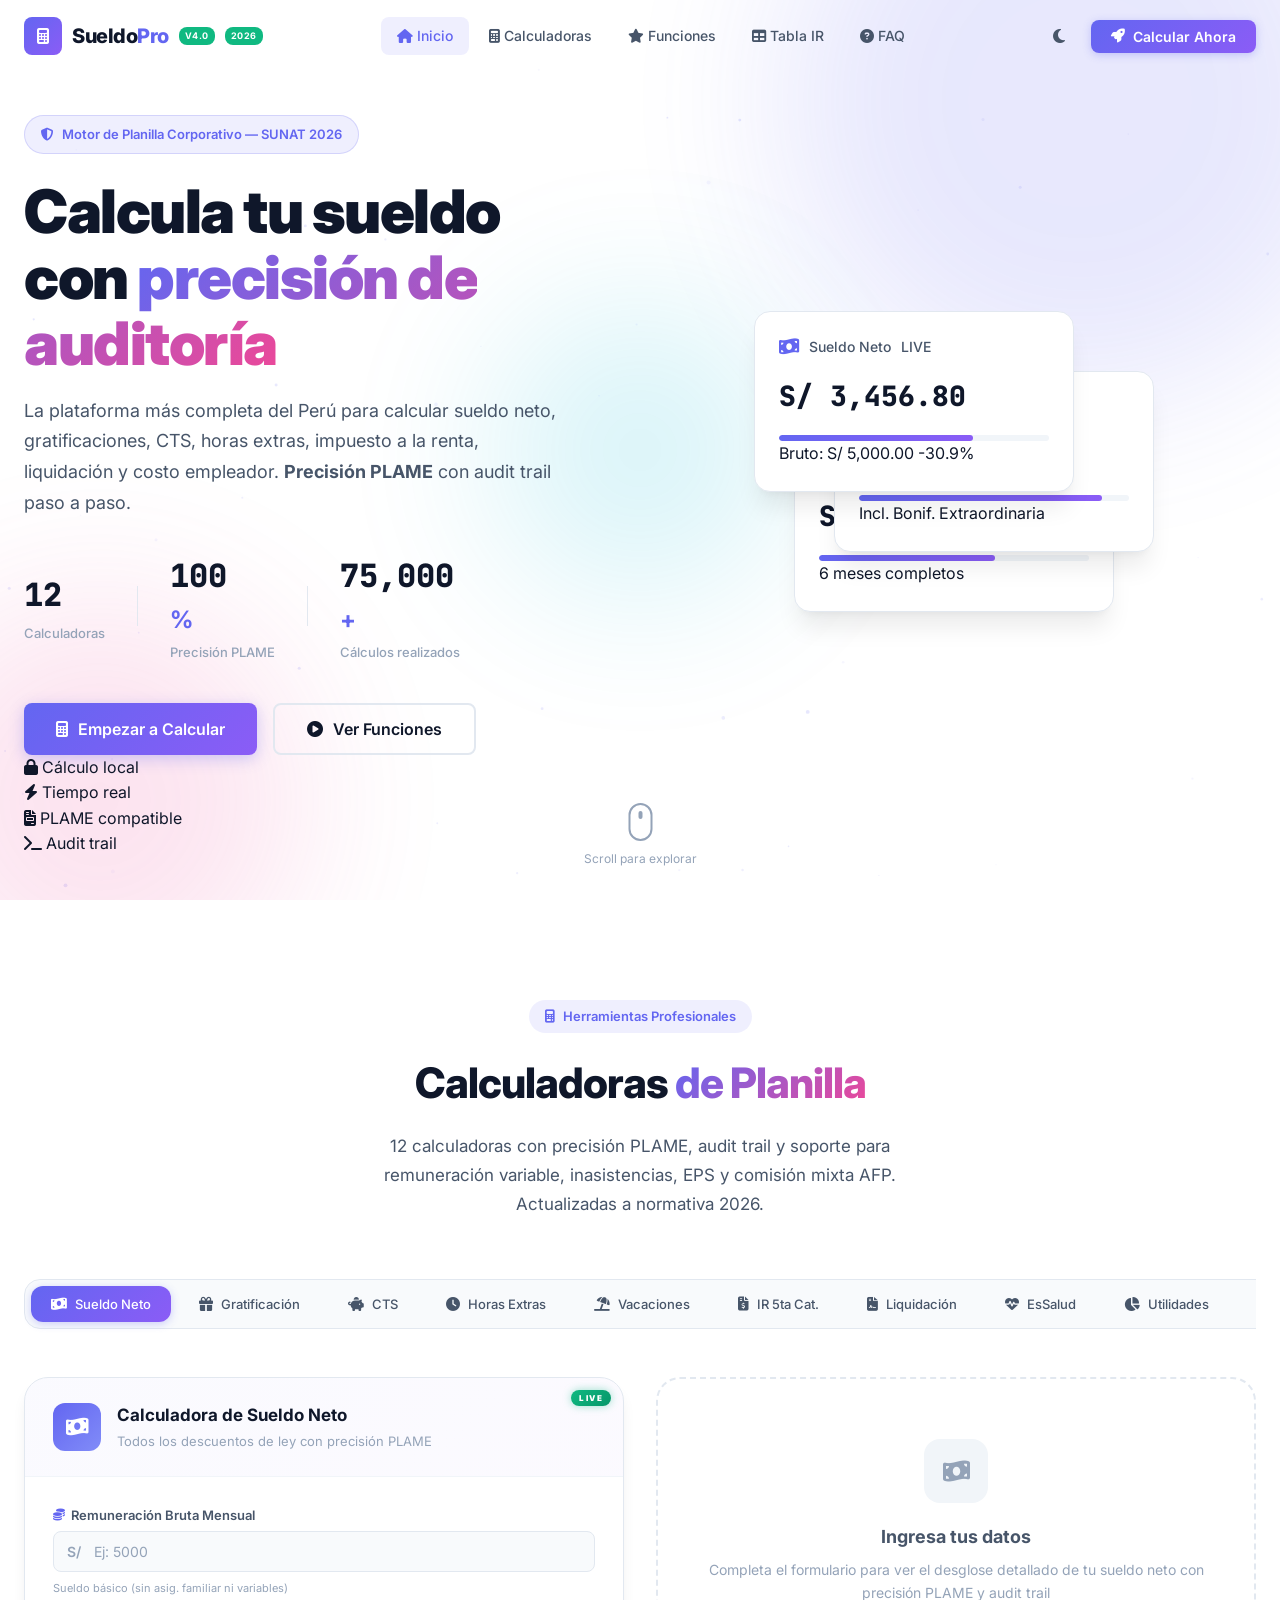
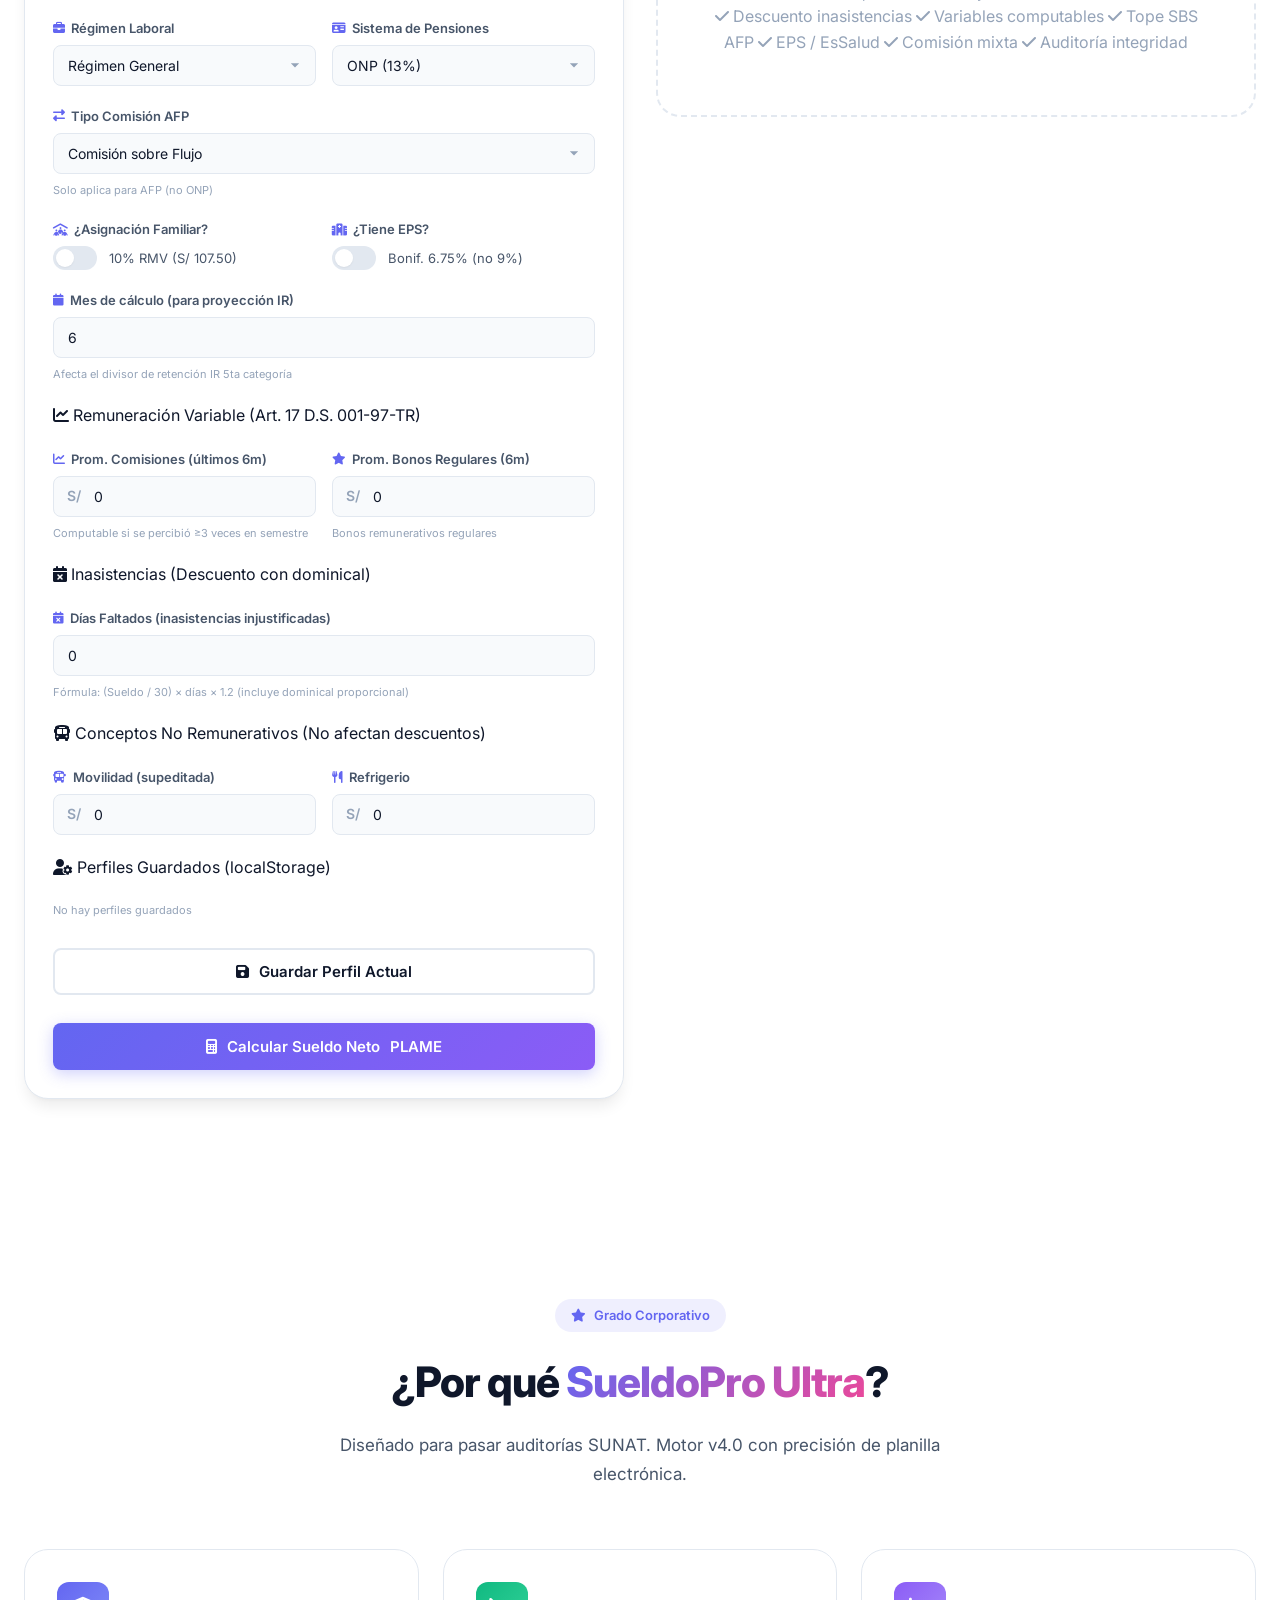
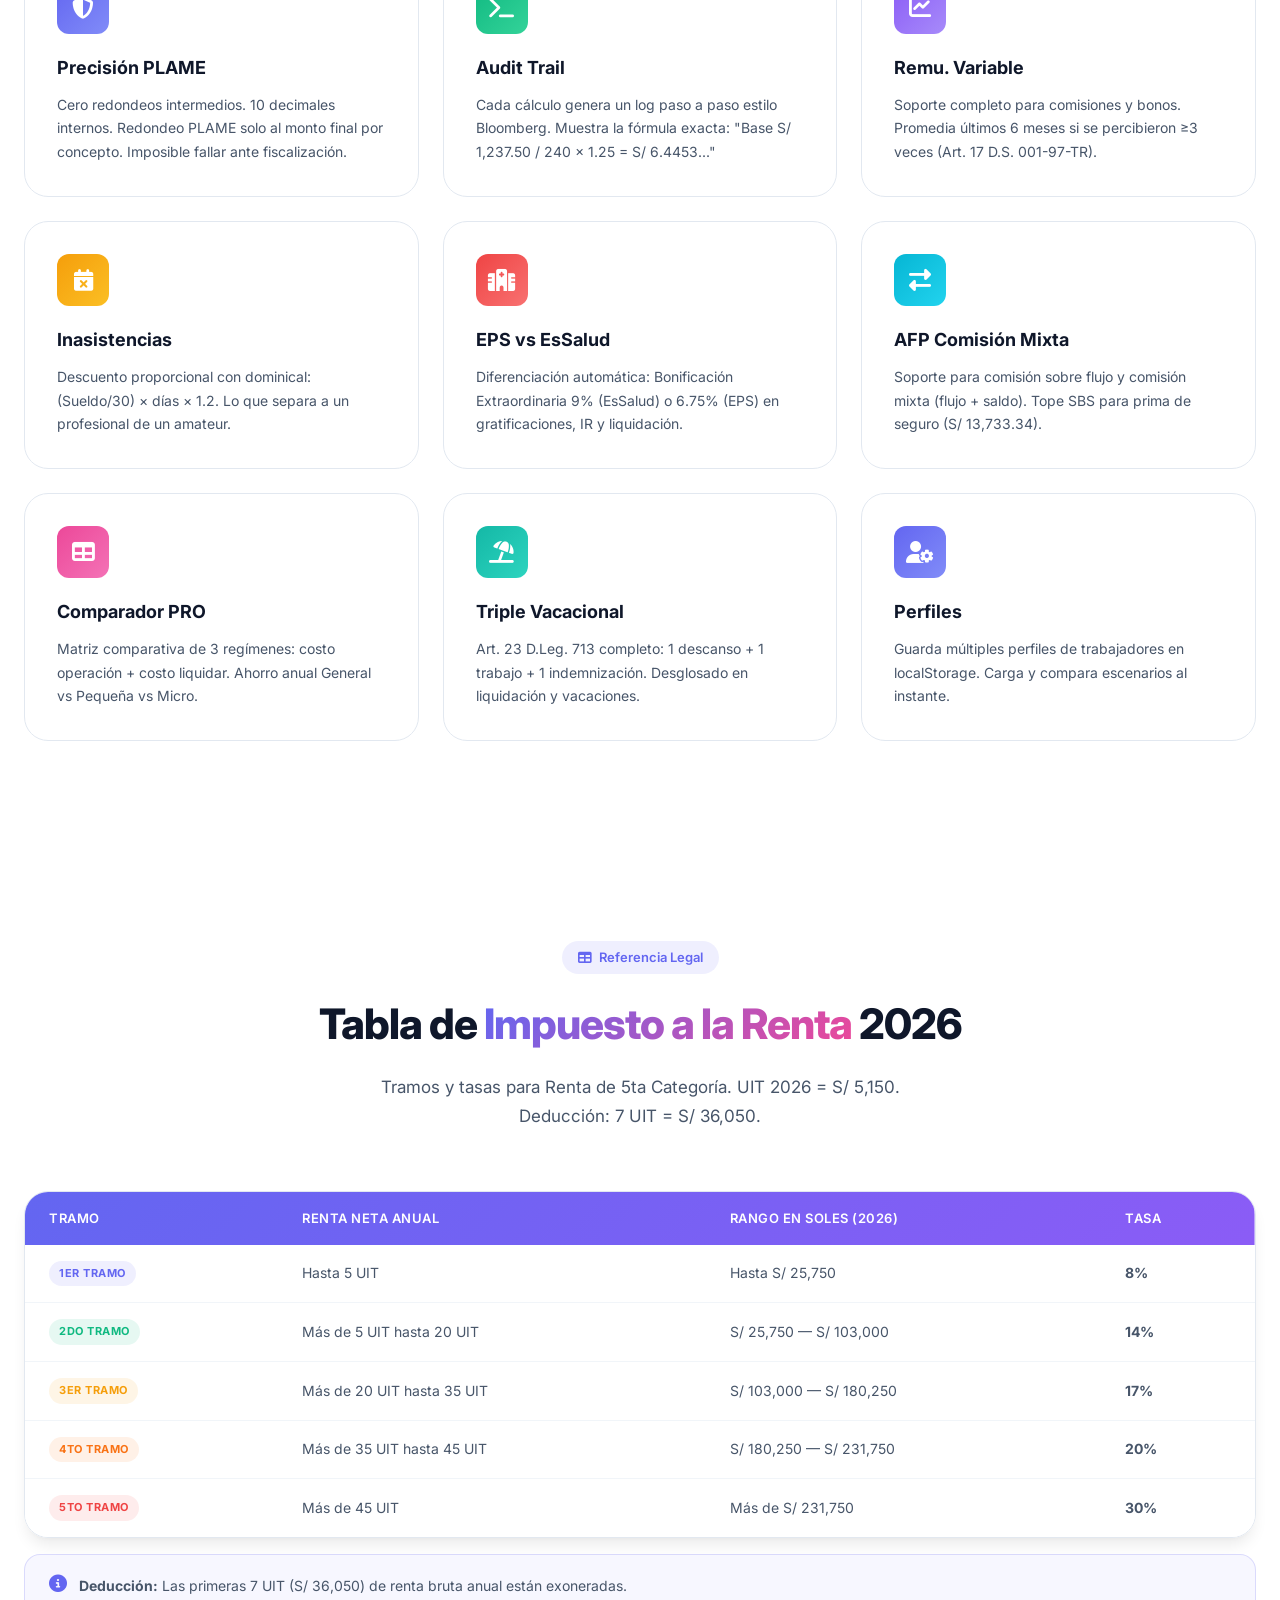
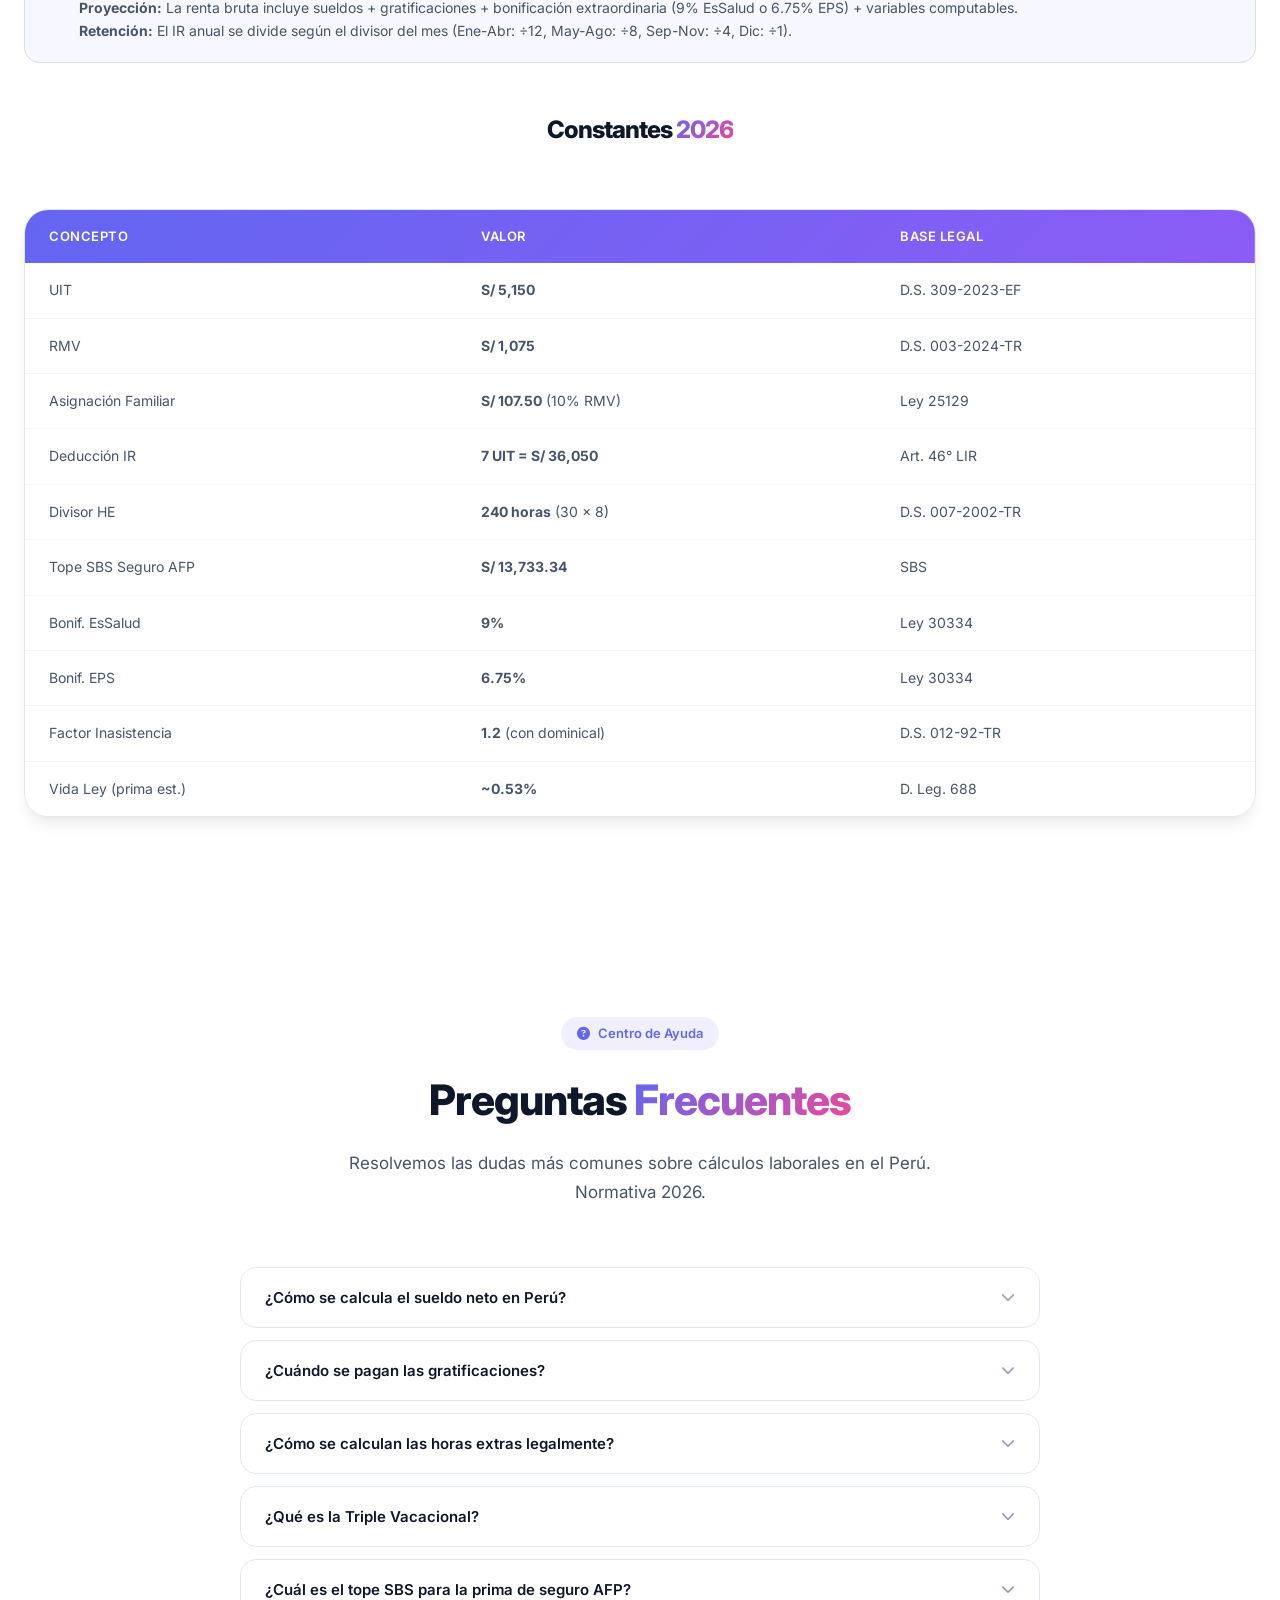
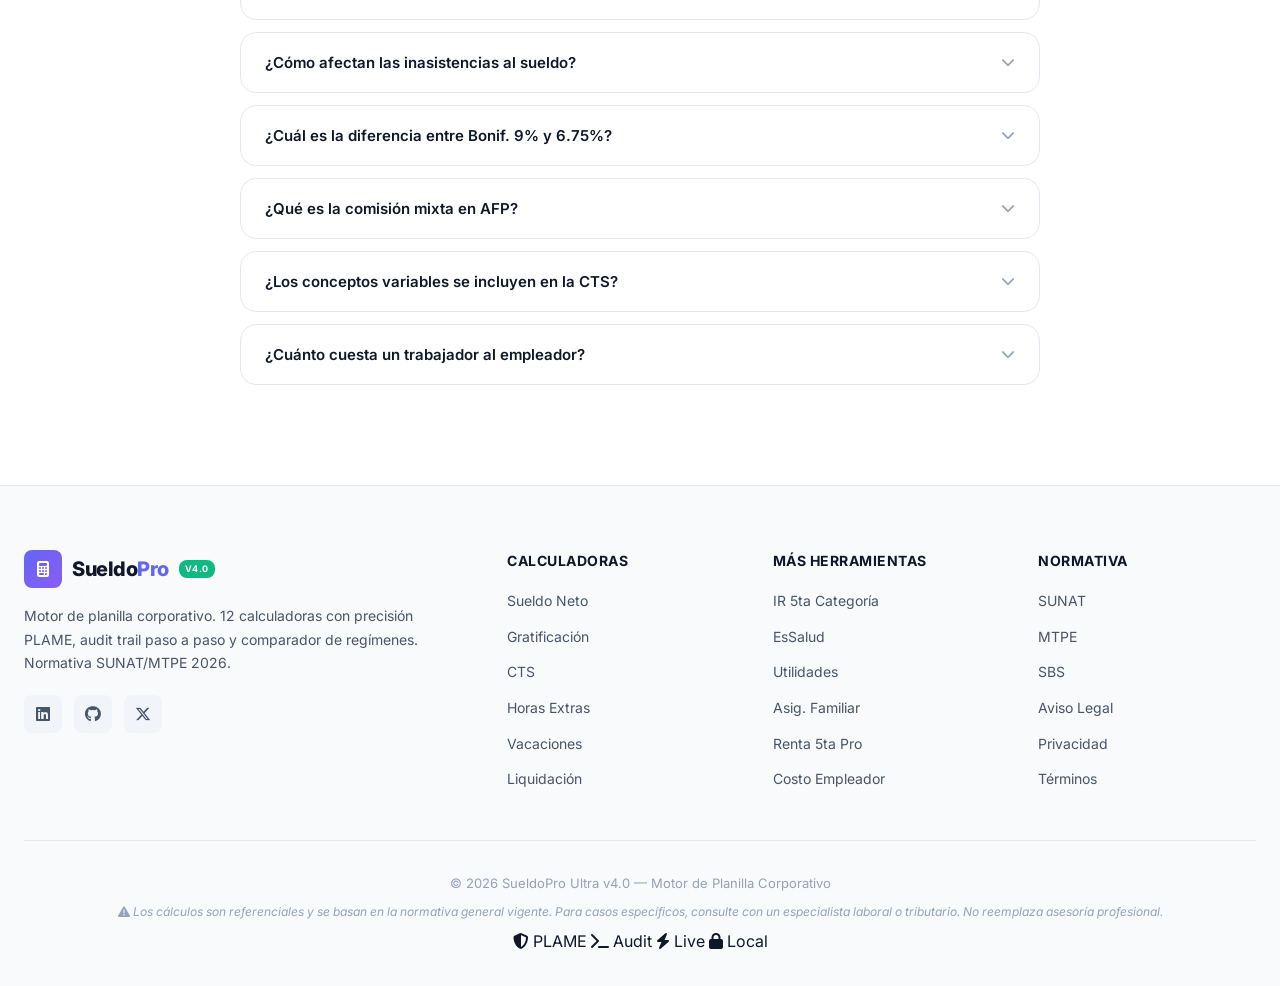
==== index.html @ bf6ad855 "Add files via upload" ====
<!DOCTYPE html>
<html lang="es">
<head>
    <meta charset="UTF-8">
    <meta name="viewport" content="width=device-width, initial-scale=1.0">
    <meta name="description" content="SueldoPro Ultra - Calculadora laboral profesional del Perú. Sueldo neto, gratificaciones, CTS, horas extras, IR 5ta, liquidación y más. Normativa SUNAT 2026.">
    <meta name="keywords" content="calculadora sueldo peru, sueldo neto, gratificación, CTS, horas extras, impuesto renta, liquidación, SUNAT, planilla, AFP, ONP">
    <meta name="author" content="SueldoPro Ultra">
    <meta name="robots" content="index, follow">
    <meta property="og:title" content="SueldoPro Ultra | Calculadora Laboral Perú 2026">
    <meta property="og:description" content="Motor de planilla corporativo. 12 calculadoras con precisión PLAME, audit trail y comparador de regímenes.">
    <meta property="og:type" content="website">
    <meta name="theme-color" content="#6366f1">

    <title>SueldoPro Ultra | Calculadora Laboral Perú 2026 — SUNAT</title>

    <!-- Fonts -->
    <link rel="preconnect" href="https://fonts.googleapis.com">
    <link rel="preconnect" href="https://fonts.gstatic.com" crossorigin>
    <link href="https://fonts.googleapis.com/css2?family=Inter:wght@300;400;500;600;700;800;900&family=JetBrains+Mono:wght@400;500;600;700&display=swap" rel="stylesheet">

    <!-- Icons -->
    <link rel="stylesheet" href="https://cdnjs.cloudflare.com/ajax/libs/font-awesome/6.5.1/css/all.min.css" integrity="sha512-DTOQO9RWCH3ppGqcWaEA1BIZOC6xxalwEsw9c2QQeAIftl+Vegovlnee1c9QX4TctnWMn13TZye+giMm8e2LwA==" crossorigin="anonymous" referrerpolicy="no-referrer">

    <!-- Stylesheet -->
    <link rel="stylesheet" href="style.css">

    <!-- Favicon -->
    <link rel="icon" type="image/svg+xml" href="data:image/svg+xml,<svg xmlns='http://www.w3.org/2000/svg' viewBox='0 0 100 100'><text y='.9em' font-size='90'>💰</text></svg>">
</head>
<body>

    <!-- ══════════════════════════════════════════
         LOADER
         ══════════════════════════════════════════ -->
    <div id="loader" class="loader-overlay">
        <div class="loader-content">
            <div class="loader-logo">
                <i class="fas fa-calculator"></i>
            </div>
            <div class="loader-bar">
                <div class="loader-progress"></div>
            </div>
            <p>Inicializando Motor de Planilla v4.0...</p>
            <span class="loader-version">SUNAT • PLAME • 2026</span>
        </div>
    </div>

    <!-- ══════════════════════════════════════════
         PARTICLES BACKGROUND
         ══════════════════════════════════════════ -->
    <canvas id="particles" aria-hidden="true"></canvas>

    <!-- ══════════════════════════════════════════
         NAVBAR
         ══════════════════════════════════════════ -->
    <nav class="navbar" id="navbar" role="navigation" aria-label="Navegación principal">
        <div class="nav-container">
            <!-- Logo -->
            <a href="#hero" class="nav-logo" aria-label="SueldoPro Ultra - Inicio">
                <div class="logo-icon">
                    <i class="fas fa-calculator"></i>
                </div>
                <span class="logo-text">Sueldo<span class="logo-highlight">Pro</span></span>
                <span class="logo-badge">v4.0</span>
                <span class="logo-badge logo-badge-green">2026</span>
            </a>

            <!-- Navigation Links -->
            <div class="nav-links" id="navLinks">
                <a href="#hero" class="nav-link active" data-section="hero">
                    <i class="fas fa-home"></i> Inicio
                </a>
                <a href="#calculadoras" class="nav-link" data-section="calculadoras">
                    <i class="fas fa-calculator"></i> Calculadoras
                </a>
                <a href="#features" class="nav-link" data-section="features">
                    <i class="fas fa-star"></i> Funciones
                </a>
                <a href="#tabla-ir" class="nav-link" data-section="tabla-ir">
                    <i class="fas fa-table"></i> Tabla IR
                </a>
                <a href="#faq" class="nav-link" data-section="faq">
                    <i class="fas fa-circle-question"></i> FAQ
                </a>
            </div>

            <!-- Nav Actions -->
            <div class="nav-actions">
                <button class="theme-toggle" id="themeToggle" title="Cambiar tema" aria-label="Cambiar tema claro/oscuro">
                    <i class="fas fa-moon"></i>
                </button>
                <button class="btn-nav-cta" onclick="scrollToSection('calculadoras')" aria-label="Ir a calculadoras">
                    <i class="fas fa-rocket"></i>
                    <span>Calcular Ahora</span>
                </button>
            </div>

            <!-- Hamburger Mobile -->
            <button class="nav-hamburger" id="hamburger" aria-label="Menú móvil" aria-expanded="false">
                <span></span>
                <span></span>
                <span></span>
            </button>
        </div>
    </nav>

    <!-- ══════════════════════════════════════════
         HERO SECTION
         ══════════════════════════════════════════ -->
    <section class="hero" id="hero" aria-label="Sección principal">
        <!-- Background Elements -->
        <div class="hero-bg-elements" aria-hidden="true">
            <div class="hero-circle circle-1"></div>
            <div class="hero-circle circle-2"></div>
            <div class="hero-circle circle-3"></div>
            <div class="hero-grid-pattern"></div>
        </div>

        <div class="hero-container">
            <!-- Left Content -->
            <div class="hero-content">
                <div class="hero-badge animate-fade-in">
                    <i class="fas fa-shield-halved"></i>
                    Motor de Planilla Corporativo — SUNAT 2026
                </div>

                <h1 class="hero-title animate-fade-in">
                    Calcula tu sueldo con
                    <span class="gradient-text">precisión de auditoría</span>
                </h1>

                <p class="hero-subtitle animate-fade-in">
                    La plataforma más completa del Perú para calcular sueldo neto, gratificaciones,
                    CTS, horas extras, impuesto a la renta, liquidación y costo empleador.
                    <strong>Precisión PLAME</strong> con audit trail paso a paso.
                </p>

                <!-- Stats -->
                <div class="hero-stats animate-fade-in">
                    <div class="stat-item">
                        <span class="stat-number" data-count="12">0</span>
                        <span class="stat-label">Calculadoras</span>
                    </div>
                    <div class="stat-divider"></div>
                    <div class="stat-item">
                        <span class="stat-number" data-count="100">0</span><span class="stat-suffix">%</span>
                        <span class="stat-label">Precisión PLAME</span>
                    </div>
                    <div class="stat-divider"></div>
                    <div class="stat-item">
                        <span class="stat-number" data-count="75000">0</span><span class="stat-suffix">+</span>
                        <span class="stat-label">Cálculos realizados</span>
                    </div>
                </div>

                <!-- CTA Buttons -->
                <div class="hero-actions animate-fade-in">
                    <button class="btn-primary btn-lg" onclick="scrollToSection('calculadoras')">
                        <i class="fas fa-calculator"></i> Empezar a Calcular
                    </button>
                    <button class="btn-outline btn-lg" onclick="scrollToSection('features')">
                        <i class="fas fa-play-circle"></i> Ver Funciones
                    </button>
                </div>

                <!-- Trust Badges -->
                <div class="hero-trust animate-fade-in">
                    <div class="trust-item">
                        <i class="fas fa-lock"></i>
                        <span>Cálculo local</span>
                    </div>
                    <div class="trust-item">
                        <i class="fas fa-bolt"></i>
                        <span>Tiempo real</span>
                    </div>
                    <div class="trust-item">
                        <i class="fas fa-file-invoice"></i>
                        <span>PLAME compatible</span>
                    </div>
                    <div class="trust-item">
                        <i class="fas fa-terminal"></i>
                        <span>Audit trail</span>
                    </div>
                </div>
            </div>

            <!-- Right Visual -->
            <div class="hero-visual animate-fade-in" aria-hidden="true">
                <div class="hero-card-stack">
                    <div class="hero-preview-card card-1">
                        <div class="preview-header">
                            <i class="fas fa-money-bill-wave"></i>
                            <span>Sueldo Neto</span>
                            <span class="preview-badge">LIVE</span>
                        </div>
                        <div class="preview-amount">S/ 3,456.80</div>
                        <div class="preview-bar">
                            <div class="bar-fill" style="width:72%"></div>
                        </div>
                        <div class="preview-footer">
                            <span>Bruto: S/ 5,000.00</span>
                            <span class="preview-pct">-30.9%</span>
                        </div>
                    </div>
                    <div class="hero-preview-card card-2">
                        <div class="preview-header">
                            <i class="fas fa-gift"></i>
                            <span>Gratificación</span>
                            <span class="preview-badge preview-badge-green">+9%</span>
                        </div>
                        <div class="preview-amount">S/ 5,450.00</div>
                        <div class="preview-bar">
                            <div class="bar-fill bar-fill-green" style="width:90%"></div>
                        </div>
                        <div class="preview-footer">
                            <span>Incl. Bonif. Extraordinaria</span>
                        </div>
                    </div>
                    <div class="hero-preview-card card-3">
                        <div class="preview-header">
                            <i class="fas fa-piggy-bank"></i>
                            <span>CTS</span>
                        </div>
                        <div class="preview-amount">S/ 2,916.67</div>
                        <div class="preview-bar">
                            <div class="bar-fill bar-fill-purple" style="width:65%"></div>
                        </div>
                        <div class="preview-footer">
                            <span>6 meses completos</span>
                        </div>
                    </div>
                </div>
            </div>
        </div>

        <!-- Scroll Indicator -->
        <div class="hero-scroll-indicator" aria-hidden="true">
            <div class="scroll-mouse">
                <div class="scroll-dot"></div>
            </div>
            <span>Scroll para explorar</span>
        </div>
    </section>

    <!-- ══════════════════════════════════════════
         CALCULADORAS SECTION
         ══════════════════════════════════════════ -->
    <section class="section calculadoras-section" id="calculadoras" aria-label="Calculadoras">
        <div class="container">
            <!-- Section Header -->
            <div class="section-header">
                <span class="section-badge"><i class="fas fa-calculator"></i> Herramientas Profesionales</span>
                <h2 class="section-title">Calculadoras <span class="gradient-text">de Planilla</span></h2>
                <p class="section-subtitle">
                    12 calculadoras con precisión PLAME, audit trail y soporte para remuneración variable,
                    inasistencias, EPS y comisión mixta AFP. Actualizadas a normativa 2026.
                </p>
            </div>

            <!-- ════════════════════════════════
                 CALCULATOR TABS
                 ════════════════════════════════ -->
            <div class="calc-tabs-wrapper">
                <div class="calc-tabs" id="calcTabs" role="tablist" aria-label="Calculadoras disponibles">
                    <button class="calc-tab active" data-calc="sueldo-neto" role="tab" aria-selected="true">
                        <i class="fas fa-money-bill-wave"></i>
                        <span>Sueldo Neto</span>
                    </button>
                    <button class="calc-tab" data-calc="gratificacion" role="tab" aria-selected="false">
                        <i class="fas fa-gift"></i>
                        <span>Gratificación</span>
                    </button>
                    <button class="calc-tab" data-calc="cts" role="tab" aria-selected="false">
                        <i class="fas fa-piggy-bank"></i>
                        <span>CTS</span>
                    </button>
                    <button class="calc-tab" data-calc="horas-extras" role="tab" aria-selected="false">
                        <i class="fas fa-clock"></i>
                        <span>Horas Extras</span>
                    </button>
                    <button class="calc-tab" data-calc="vacaciones" role="tab" aria-selected="false">
                        <i class="fas fa-umbrella-beach"></i>
                        <span>Vacaciones</span>
                    </button>
                    <button class="calc-tab" data-calc="impuesto-renta" role="tab" aria-selected="false">
                        <i class="fas fa-file-invoice-dollar"></i>
                        <span>IR 5ta Cat.</span>
                    </button>
                    <button class="calc-tab" data-calc="liquidacion" role="tab" aria-selected="false">
                        <i class="fas fa-file-contract"></i>
                        <span>Liquidación</span>
                    </button>
                    <button class="calc-tab" data-calc="essalud" role="tab" aria-selected="false">
                        <i class="fas fa-heart-pulse"></i>
                        <span>EsSalud</span>
                    </button>
                    <button class="calc-tab" data-calc="utilidades" role="tab" aria-selected="false">
                        <i class="fas fa-chart-pie"></i>
                        <span>Utilidades</span>
                    </button>
                    <button class="calc-tab" data-calc="asignacion-familiar" role="tab" aria-selected="false">
                        <i class="fas fa-people-roof"></i>
                        <span>Asig. Familiar</span>
                    </button>
                    <button class="calc-tab" data-calc="renta-quinta" role="tab" aria-selected="false">
                        <i class="fas fa-landmark"></i>
                        <span>Renta 5ta Pro</span>
                    </button>
                    <button class="calc-tab" data-calc="costo-empleador" role="tab" aria-selected="false">
                        <i class="fas fa-building"></i>
                        <span>Costo Empleador</span>
                    </button>
                </div>
            </div>

            <!-- ════════════════════════════════
                 CALCULATOR PANELS
                 ════════════════════════════════ -->
            <div class="calc-panels">

                <!-- ╔══════════════════════════════════════╗
                     ║  1. SUELDO NETO                      ║
                     ╚══════════════════════════════════════╝ -->
                <div class="calc-panel active" id="panel-sueldo-neto" role="tabpanel">
                    <div class="calc-layout">
                        <div class="calc-form-area">
                            <div class="calc-card">
                                <div class="calc-card-header">
                                    <div class="calc-icon-wrapper gradient-blue">
                                        <i class="fas fa-money-bill-wave"></i>
                                    </div>
                                    <div>
                                        <h3>Calculadora de Sueldo Neto</h3>
                                        <p>Todos los descuentos de ley con precisión PLAME</p>
                                    </div>
                                </div>
                                <div class="calc-card-body">
                                    <!-- Sueldo Bruto -->
                                    <div class="form-group">
                                        <label class="form-label" for="sn-sueldo-bruto">
                                            <i class="fas fa-coins"></i> Remuneración Bruta Mensual
                                        </label>
                                        <div class="input-wrapper">
                                            <span class="input-prefix">S/</span>
                                            <input type="number" id="sn-sueldo-bruto" class="form-input" placeholder="Ej: 5000" min="0" step="0.01" autocomplete="off">
                                        </div>
                                        <span class="form-hint">Sueldo básico (sin asig. familiar ni variables)</span>
                                    </div>

                                    <!-- Régimen + Pensión -->
                                    <div class="form-row">
                                        <div class="form-group">
                                            <label class="form-label" for="sn-regimen">
                                                <i class="fas fa-briefcase"></i> Régimen Laboral
                                            </label>
                                            <select id="sn-regimen" class="form-select">
                                                <option value="general">Régimen General</option>
                                                <option value="pequena">Pequeña Empresa</option>
                                                <option value="micro">Microempresa</option>
                                            </select>
                                        </div>
                                        <div class="form-group">
                                            <label class="form-label" for="sn-pension">
                                                <i class="fas fa-id-card"></i> Sistema de Pensiones
                                            </label>
                                            <select id="sn-pension" class="form-select">
                                                <option value="onp">ONP (13%)</option>
                                                <option value="afp-habitat">AFP Habitat</option>
                                                <option value="afp-integra">AFP Integra</option>
                                                <option value="afp-prima">AFP Prima</option>
                                                <option value="afp-profuturo">AFP ProFuturo</option>
                                            </select>
                                        </div>
                                    </div>

                                    <!-- Tipo Comisión AFP -->
                                    <div class="form-group">
                                        <label class="form-label" for="sn-tipo-comision">
                                            <i class="fas fa-exchange-alt"></i> Tipo Comisión AFP
                                        </label>
                                        <select id="sn-tipo-comision" class="form-select">
                                            <option value="flujo">Comisión sobre Flujo</option>
                                            <option value="mixta">Comisión Mixta (Flujo + Saldo)</option>
                                        </select>
                                        <span class="form-hint">Solo aplica para AFP (no ONP)</span>
                                    </div>

                                    <!-- Asig Familiar + EPS -->
                                    <div class="form-row">
                                        <div class="form-group">
                                            <label class="form-label">
                                                <i class="fas fa-people-roof"></i> ¿Asignación Familiar?
                                            </label>
                                            <div class="toggle-wrapper">
                                                <label class="toggle">
                                                    <input type="checkbox" id="sn-asig-familiar">
                                                    <span class="toggle-slider"></span>
                                                </label>
                                                <span class="toggle-label">10% RMV (S/ 107.50)</span>
                                            </div>
                                        </div>
                                        <div class="form-group">
                                            <label class="form-label">
                                                <i class="fas fa-hospital"></i> ¿Tiene EPS?
                                            </label>
                                            <div class="toggle-wrapper">
                                                <label class="toggle">
                                                    <input type="checkbox" id="sn-tiene-eps">
                                                    <span class="toggle-slider"></span>
                                                </label>
                                                <span class="toggle-label">Bonif. 6.75% (no 9%)</span>
                                            </div>
                                        </div>
                                    </div>

                                    <!-- Mes de cálculo -->
                                    <div class="form-group">
                                        <label class="form-label" for="sn-meses">
                                            <i class="fas fa-calendar"></i> Mes de cálculo (para proyección IR)
                                        </label>
                                        <input type="number" id="sn-meses" class="form-input" value="6" min="1" max="12">
                                        <span class="form-hint">Afecta el divisor de retención IR 5ta categoría</span>
                                    </div>

                                    <!-- Sección: Remuneración Variable -->
                                    <div class="form-section-divider">
                                        <i class="fas fa-chart-line"></i>
                                        <span>Remuneración Variable</span>
                                        <span class="form-hint-inline">(Art. 17 D.S. 001-97-TR)</span>
                                    </div>

                                    <div class="form-row">
                                        <div class="form-group">
                                            <label class="form-label" for="sn-promedio-comisiones">
                                                <i class="fas fa-chart-line"></i> Prom. Comisiones (últimos 6m)
                                            </label>
                                            <div class="input-wrapper">
                                                <span class="input-prefix">S/</span>
                                                <input type="number" id="sn-promedio-comisiones" class="form-input" placeholder="0" min="0" step="0.01" value="0">
                                            </div>
                                            <span class="form-hint">Computable si se percibió ≥3 veces en semestre</span>
                                        </div>
                                        <div class="form-group">
                                            <label class="form-label" for="sn-promedio-bonos">
                                                <i class="fas fa-star"></i> Prom. Bonos Regulares (6m)
                                            </label>
                                            <div class="input-wrapper">
                                                <span class="input-prefix">S/</span>
                                                <input type="number" id="sn-promedio-bonos" class="form-input" placeholder="0" min="0" step="0.01" value="0">
                                            </div>
                                            <span class="form-hint">Bonos remunerativos regulares</span>
                                        </div>
                                    </div>

                                    <!-- Sección: Inasistencias -->
                                    <div class="form-section-divider">
                                        <i class="fas fa-calendar-xmark"></i>
                                        <span>Inasistencias</span>
                                        <span class="form-hint-inline">(Descuento con dominical)</span>
                                    </div>

                                    <div class="form-group">
                                        <label class="form-label" for="sn-dias-faltados">
                                            <i class="fas fa-calendar-xmark"></i> Días Faltados (inasistencias injustificadas)
                                        </label>
                                        <input type="number" id="sn-dias-faltados" class="form-input" value="0" min="0" max="30">
                                        <span class="form-hint">Fórmula: (Sueldo / 30) × días × 1.2 (incluye dominical proporcional)</span>
                                    </div>

                                    <!-- Sección: Conceptos No Remunerativos -->
                                    <div class="form-section-divider">
                                        <i class="fas fa-bus"></i>
                                        <span>Conceptos No Remunerativos</span>
                                        <span class="form-hint-inline">(No afectan descuentos)</span>
                                    </div>

                                    <div class="form-row">
                                        <div class="form-group">
                                            <label class="form-label" for="sn-movilidad">
                                                <i class="fas fa-bus"></i> Movilidad (supeditada)
                                            </label>
                                            <div class="input-wrapper">
                                                <span class="input-prefix">S/</span>
                                                <input type="number" id="sn-movilidad" class="form-input" placeholder="0" min="0" step="0.01" value="0">
                                            </div>
                                        </div>
                                        <div class="form-group">
                                            <label class="form-label" for="sn-refrigerio">
                                                <i class="fas fa-utensils"></i> Refrigerio
                                            </label>
                                            <div class="input-wrapper">
                                                <span class="input-prefix">S/</span>
                                                <input type="number" id="sn-refrigerio" class="form-input" placeholder="0" min="0" step="0.01" value="0">
                                            </div>
                                        </div>
                                    </div>

                                    <!-- Sección: Perfiles -->
                                    <div class="form-section-divider">
                                        <i class="fas fa-user-gear"></i>
                                        <span>Perfiles Guardados</span>
                                        <span class="form-hint-inline">(localStorage)</span>
                                    </div>

                                    <div id="perfilesLista" class="perfiles-container"></div>
                                    <button class="btn-outline btn-block" onclick="guardarPerfilUI()" style="margin-top:8px">
                                        <i class="fas fa-save"></i> Guardar Perfil Actual
                                    </button>

                                    <!-- Botón Calcular -->
                                    <button class="btn-primary btn-block btn-calculate" onclick="calcularSueldoNeto()">
                                        <i class="fas fa-calculator"></i> Calcular Sueldo Neto
                                        <span class="btn-badge">PLAME</span>
                                    </button>
                                </div>
                            </div>
                        </div>

                        <!-- Result Area -->
                        <div class="calc-result-area" id="result-sueldo-neto">
                            <div class="result-placeholder">
                                <div class="result-placeholder-icon">
                                    <i class="fas fa-money-bill-wave"></i>
                                </div>
                                <h4>Ingresa tus datos</h4>
                                <p>Completa el formulario para ver el desglose detallado de tu sueldo neto con precisión PLAME y audit trail</p>
                                <div class="placeholder-features">
                                    <span><i class="fas fa-check"></i> Descuento inasistencias</span>
                                    <span><i class="fas fa-check"></i> Variables computables</span>
                                    <span><i class="fas fa-check"></i> Tope SBS AFP</span>
                                    <span><i class="fas fa-check"></i> EPS / EsSalud</span>
                                    <span><i class="fas fa-check"></i> Comisión mixta</span>
                                    <span><i class="fas fa-check"></i> Auditoría integridad</span>
                                </div>
                            </div>
                        </div>
                    </div>
                </div>

                <!-- ╔══════════════════════════════════════╗
                     ║  2. GRATIFICACIÓN                    ║
                     ╚══════════════════════════════════════╝ -->
                <div class="calc-panel" id="panel-gratificacion" role="tabpanel">
                    <div class="calc-layout">
                        <div class="calc-form-area">
                            <div class="calc-card">
                                <div class="calc-card-header">
                                    <div class="calc-icon-wrapper gradient-green">
                                        <i class="fas fa-gift"></i>
                                    </div>
                                    <div>
                                        <h3>Calculadora de Gratificación</h3>
                                        <p>Julio y Diciembre — Ley 27735 + Ley 30334</p>
                                    </div>
                                </div>
                                <div class="calc-card-body">
                                    <div class="form-group">
                                        <label class="form-label" for="grat-sueldo"><i class="fas fa-coins"></i> Remuneración Bruta Mensual</label>
                                        <div class="input-wrapper">
                                            <span class="input-prefix">S/</span>
                                            <input type="number" id="grat-sueldo" class="form-input" placeholder="Ej: 4000" min="0" step="0.01">
                                        </div>
                                    </div>
                                    <div class="form-row">
                                        <div class="form-group">
                                            <label class="form-label" for="grat-periodo"><i class="fas fa-calendar-alt"></i> Período</label>
                                            <select id="grat-periodo" class="form-select">
                                                <option value="julio">Julio (Fiestas Patrias)</option>
                                                <option value="diciembre">Diciembre (Navidad)</option>
                                            </select>
                                        </div>
                                        <div class="form-group">
                                            <label class="form-label" for="grat-meses"><i class="fas fa-calendar-check"></i> Meses completos en semestre</label>
                                            <input type="number" id="grat-meses" class="form-input" value="6" min="1" max="6">
                                        </div>
                                    </div>
                                    <div class="form-row">
                                        <div class="form-group">
                                            <label class="form-label"><i class="fas fa-people-roof"></i> ¿Asignación Familiar?</label>
                                            <div class="toggle-wrapper">
                                                <label class="toggle"><input type="checkbox" id="grat-asig-familiar"><span class="toggle-slider"></span></label>
                                                <span class="toggle-label">Incluir (S/ 107.50)</span>
                                            </div>
                                        </div>
                                        <div class="form-group">
                                            <label class="form-label" for="grat-bonif-tipo"><i class="fas fa-hospital"></i> Tipo Bonificación</label>
                                            <select id="grat-bonif-tipo" class="form-select">
                                                <option value="essalud">EsSalud (9%)</option>
                                                <option value="eps">EPS (6.75%)</option>
                                            </select>
                                        </div>
                                    </div>

                                    <div class="form-section-divider">
                                        <i class="fas fa-chart-line"></i>
                                        <span>Remuneración Variable</span>
                                    </div>
                                    <div class="form-row">
                                        <div class="form-group">
                                            <label class="form-label" for="grat-promedio-comisiones"><i class="fas fa-chart-line"></i> Prom. Comisiones (6m)</label>
                                            <div class="input-wrapper"><span class="input-prefix">S/</span><input type="number" id="grat-promedio-comisiones" class="form-input" placeholder="0" min="0" step="0.01" value="0"></div>
                                        </div>
                                        <div class="form-group">
                                            <label class="form-label" for="grat-promedio-bonos"><i class="fas fa-star"></i> Prom. Bonos (6m)</label>
                                            <div class="input-wrapper"><span class="input-prefix">S/</span><input type="number" id="grat-promedio-bonos" class="form-input" placeholder="0" min="0" step="0.01" value="0"></div>
                                        </div>
                                    </div>

                                    <button class="btn-primary btn-block btn-calculate" onclick="calcularGratificacion()">
                                        <i class="fas fa-calculator"></i> Calcular Gratificación
                                    </button>
                                </div>
                            </div>
                        </div>
                        <div class="calc-result-area" id="result-gratificacion">
                            <div class="result-placeholder">
                                <div class="result-placeholder-icon"><i class="fas fa-gift"></i></div>
                                <h4>Calcula tu Gratificación</h4>
                                <p>Con soporte para EPS (6.75%) y variables computables</p>
                            </div>
                        </div>
                    </div>
                </div>

                <!-- ╔══════════════════════════════════════╗
                     ║  3. CTS                              ║
                     ╚══════════════════════════════════════╝ -->
                <div class="calc-panel" id="panel-cts" role="tabpanel">
                    <div class="calc-layout">
                        <div class="calc-form-area">
                            <div class="calc-card">
                                <div class="calc-card-header">
                                    <div class="calc-icon-wrapper gradient-purple"><i class="fas fa-piggy-bank"></i></div>
                                    <div><h3>Calculadora de CTS</h3><p>D.S. N° 001-97-TR — Depósito semestral</p></div>
                                </div>
                                <div class="calc-card-body">
                                    <div class="form-group">
                                        <label class="form-label" for="cts-sueldo"><i class="fas fa-coins"></i> Remuneración Mensual</label>
                                        <div class="input-wrapper"><span class="input-prefix">S/</span><input type="number" id="cts-sueldo" class="form-input" placeholder="Ej: 3500" min="0" step="0.01"></div>
                                    </div>
                                    <div class="form-row">
                                        <div class="form-group">
                                            <label class="form-label" for="cts-meses"><i class="fas fa-calendar"></i> Meses completos</label>
                                            <input type="number" id="cts-meses" class="form-input" value="6" min="0" max="6">
                                        </div>
                                        <div class="form-group">
                                            <label class="form-label" for="cts-dias"><i class="fas fa-calendar-day"></i> Días adicionales</label>
                                            <input type="number" id="cts-dias" class="form-input" value="0" min="0" max="29">
                                        </div>
                                    </div>
                                    <div class="form-row">
                                        <div class="form-group">
                                            <label class="form-label"><i class="fas fa-people-roof"></i> ¿Asig. Familiar?</label>
                                            <div class="toggle-wrapper"><label class="toggle"><input type="checkbox" id="cts-asig-familiar"><span class="toggle-slider"></span></label><span class="toggle-label">Incluir</span></div>
                                        </div>
                                        <div class="form-group">
                                            <label class="form-label" for="cts-gratificacion"><i class="fas fa-gift"></i> Última Gratificación</label>
                                            <div class="input-wrapper"><span class="input-prefix">S/</span><input type="number" id="cts-gratificacion" class="form-input" placeholder="1/6 se suma" min="0" step="0.01"></div>
                                            <span class="form-hint">Se toma 1/6 como computable</span>
                                        </div>
                                    </div>
                                    <div class="form-section-divider"><i class="fas fa-chart-line"></i><span>Variables</span></div>
                                    <div class="form-row">
                                        <div class="form-group"><label class="form-label" for="cts-promedio-comisiones"><i class="fas fa-chart-line"></i> Prom. Comisiones</label><div class="input-wrapper"><span class="input-prefix">S/</span><input type="number" id="cts-promedio-comisiones" class="form-input" placeholder="0" min="0" step="0.01" value="0"></div></div>
                                        <div class="form-group"><label class="form-label" for="cts-promedio-bonos"><i class="fas fa-star"></i> Prom. Bonos</label><div class="input-wrapper"><span class="input-prefix">S/</span><input type="number" id="cts-promedio-bonos" class="form-input" placeholder="0" min="0" step="0.01" value="0"></div></div>
                                    </div>
                                    <button class="btn-primary btn-block btn-calculate" onclick="calcularCTS()"><i class="fas fa-calculator"></i> Calcular CTS</button>
                                </div>
                            </div>
                        </div>
                        <div class="calc-result-area" id="result-cts">
                            <div class="result-placeholder"><div class="result-placeholder-icon"><i class="fas fa-piggy-bank"></i></div><h4>Calcula tu CTS</h4><p>Depósitos: Mayo y Noviembre. Incluye 1/6 de gratificación y variables.</p></div>
                        </div>
                    </div>
                </div>

                <!-- ╔══════════════════════════════════════╗
                     ║  4. HORAS EXTRAS                     ║
                     ╚══════════════════════════════════════╝ -->
                <div class="calc-panel" id="panel-horas-extras" role="tabpanel">
                    <div class="calc-layout">
                        <div class="calc-form-area">
                            <div class="calc-card">
                                <div class="calc-card-header">
                                    <div class="calc-icon-wrapper gradient-orange"><i class="fas fa-clock"></i></div>
                                    <div><h3>Calculadora de Horas Extras</h3><p>D.S. N° 007-2002-TR — Divisor 240h legal</p></div>
                                </div>
                                <div class="calc-card-body">
                                    <div class="form-group">
                                        <label class="form-label" for="he-sueldo"><i class="fas fa-coins"></i> Remuneración Mensual</label>
                                        <div class="input-wrapper"><span class="input-prefix">S/</span><input type="number" id="he-sueldo" class="form-input" placeholder="Ej: 1130" min="0" step="0.01"></div>
                                    </div>
                                    <div class="form-row">
                                        <div class="form-group">
                                            <label class="form-label" for="he-horas-25"><i class="fas fa-clock"></i> Horas extras (+25%)</label>
                                            <input type="number" id="he-horas-25" class="form-input" placeholder="0" min="0" step="0.5">
                                            <span class="form-hint">Primeras 2 horas/día</span>
                                        </div>
                                        <div class="form-group">
                                            <label class="form-label" for="he-horas-35"><i class="fas fa-clock"></i> Horas extras (+35%)</label>
                                            <input type="number" id="he-horas-35" class="form-input" placeholder="0" min="0" step="0.5">
                                            <span class="form-hint">A partir de 3ra hora</span>
                                        </div>
                                    </div>
                                    <div class="form-row">
                                        <div class="form-group">
                                            <label class="form-label"><i class="fas fa-people-roof"></i> ¿Asig. Familiar?</label>
                                            <div class="toggle-wrapper"><label class="toggle"><input type="checkbox" id="he-asig-familiar"><span class="toggle-slider"></span></label><span class="toggle-label">+S/ 107.50 en base</span></div>
                                        </div>
                                        <div class="form-group">
                                            <label class="form-label"><i class="fas fa-moon"></i> ¿Trabajo nocturno?</label>
                                            <div class="toggle-wrapper"><label class="toggle"><input type="checkbox" id="he-nocturno"><span class="toggle-slider"></span></label><span class="toggle-label">+35% sobretasa (10pm-6am)</span></div>
                                        </div>
                                    </div>

                                    <div class="form-section-divider"><i class="fas fa-ruler-horizontal"></i><span>Configuración de Divisor</span></div>
                                    <div class="form-row">
                                        <div class="form-group">
                                            <label class="form-label" for="he-divisor-tipo"><i class="fas fa-ruler-horizontal"></i> Divisor HE</label>
                                            <select id="he-divisor-tipo" class="form-select">
                                                <option value="legal">240h legal (30 × 8)</option>
                                                <option value="real">Días reales del mes × 8</option>
                                            </select>
                                            <span class="form-hint">240h es el estándar legal</span>
                                        </div>
                                        <div class="form-group">
                                            <label class="form-label" for="he-dias-reales"><i class="fas fa-calendar-day"></i> Días reales del mes</label>
                                            <input type="number" id="he-dias-reales" class="form-input" value="30" min="28" max="31">
                                            <span class="form-hint">Solo para divisor por días reales</span>
                                        </div>
                                    </div>

                                    <div class="form-section-divider"><i class="fas fa-chart-line"></i><span>Variables</span></div>
                                    <div class="form-row">
                                        <div class="form-group"><label class="form-label" for="he-promedio-comisiones"><i class="fas fa-chart-line"></i> Prom. Comisiones</label><div class="input-wrapper"><span class="input-prefix">S/</span><input type="number" id="he-promedio-comisiones" class="form-input" placeholder="0" min="0" step="0.01" value="0"></div></div>
                                        <div class="form-group"><label class="form-label" for="he-promedio-bonos"><i class="fas fa-star"></i> Prom. Bonos</label><div class="input-wrapper"><span class="input-prefix">S/</span><input type="number" id="he-promedio-bonos" class="form-input" placeholder="0" min="0" step="0.01" value="0"></div></div>
                                    </div>

                                    <button class="btn-primary btn-block btn-calculate" onclick="calcularHorasExtras()">
                                        <i class="fas fa-calculator"></i> Calcular Horas Extras
                                        <span class="btn-badge">÷240</span>
                                    </button>
                                </div>
                            </div>
                        </div>
                        <div class="calc-result-area" id="result-horas-extras">
                            <div class="result-placeholder"><div class="result-placeholder-icon"><i class="fas fa-clock"></i></div><h4>Calcula tus Horas Extras</h4><p>Divisor 240h legal. Sin redondeos intermedios. Caso S/ 1,130 + AF = exacto al céntimo.</p></div>
                        </div>
                    </div>
                </div>

                <!-- ╔══════════════════════════════════════╗
                     ║  5. VACACIONES                       ║
                     ╚══════════════════════════════════════╝ -->
                <div class="calc-panel" id="panel-vacaciones" role="tabpanel">
                    <div class="calc-layout">
                        <div class="calc-form-area">
                            <div class="calc-card">
                                <div class="calc-card-header">
                                    <div class="calc-icon-wrapper gradient-cyan"><i class="fas fa-umbrella-beach"></i></div>
                                    <div><h3>Calculadora de Vacaciones</h3><p>D. Leg. N° 713 — Incluye Triple Vacacional</p></div>
                                </div>
                                <div class="calc-card-body">
                                    <div class="form-group">
                                        <label class="form-label" for="vac-sueldo"><i class="fas fa-coins"></i> Remuneración Mensual</label>
                                        <div class="input-wrapper"><span class="input-prefix">S/</span><input type="number" id="vac-sueldo" class="form-input" placeholder="Ej: 4000" min="0" step="0.01"></div>
                                    </div>
                                    <div class="form-row">
                                        <div class="form-group">
                                            <label class="form-label" for="vac-dias"><i class="fas fa-calendar"></i> Días de vacaciones</label>
                                            <input type="number" id="vac-dias" class="form-input" value="30" min="1" max="30">
                                        </div>
                                        <div class="form-group">
                                            <label class="form-label" for="vac-meses"><i class="fas fa-calendar-check"></i> Meses laborados</label>
                                            <input type="number" id="vac-meses" class="form-input" value="12" min="1" max="12">
                                        </div>
                                    </div>
                                    <div class="form-group">
                                        <label class="form-label"><i class="fas fa-exclamation-triangle"></i> ¿Triple Vacacional?</label>
                                        <div class="toggle-wrapper">
                                            <label class="toggle"><input type="checkbox" id="vac-triple"><span class="toggle-slider"></span></label>
                                            <span class="toggle-label">Art. 23 D.Leg. 713: 3 remuneraciones (descanso + trabajo + indemnización)</span>
                                        </div>
                                    </div>
                                    <div class="form-section-divider"><i class="fas fa-chart-line"></i><span>Variables</span></div>
                                    <div class="form-row">
                                        <div class="form-group"><label class="form-label" for="vac-promedio-comisiones"><i class="fas fa-chart-line"></i> Prom. Comisiones</label><div class="input-wrapper"><span class="input-prefix">S/</span><input type="number" id="vac-promedio-comisiones" class="form-input" placeholder="0" min="0" step="0.01" value="0"></div></div>
                                        <div class="form-group"><label class="form-label" for="vac-promedio-bonos"><i class="fas fa-star"></i> Prom. Bonos</label><div class="input-wrapper"><span class="input-prefix">S/</span><input type="number" id="vac-promedio-bonos" class="form-input" placeholder="0" min="0" step="0.01" value="0"></div></div>
                                    </div>
                                    <button class="btn-primary btn-block btn-calculate" onclick="calcularVacaciones()"><i class="fas fa-calculator"></i> Calcular Vacaciones</button>
                                </div>
                            </div>
                        </div>
                        <div class="calc-result-area" id="result-vacaciones">
                            <div class="result-placeholder"><div class="result-placeholder-icon"><i class="fas fa-umbrella-beach"></i></div><h4>Calcula tus Vacaciones</h4><p>30 días por año. Incluye Triple Vacacional (Art. 23).</p></div>
                        </div>
                    </div>
                </div>

                <!-- ╔══════════════════════════════════════╗
                     ║  6. IMPUESTO A LA RENTA              ║
                     ╚══════════════════════════════════════╝ -->
                <div class="calc-panel" id="panel-impuesto-renta" role="tabpanel">
                    <div class="calc-layout">
                        <div class="calc-form-area">
                            <div class="calc-card">
                                <div class="calc-card-header">
                                    <div class="calc-icon-wrapper gradient-red"><i class="fas fa-file-invoice-dollar"></i></div>
                                    <div><h3>Impuesto a la Renta 5ta Categoría</h3><p>Proyección anual con Bonif. 9%/6.75% — UIT 2026: S/ 5,150</p></div>
                                </div>
                                <div class="calc-card-body">
                                    <div class="form-group">
                                        <label class="form-label" for="ir-sueldo"><i class="fas fa-coins"></i> Remuneración Bruta Mensual</label>
                                        <div class="input-wrapper"><span class="input-prefix">S/</span><input type="number" id="ir-sueldo" class="form-input" placeholder="Ej: 8000" min="0" step="0.01"></div>
                                    </div>
                                    <div class="form-row">
                                        <div class="form-group">
                                            <label class="form-label" for="ir-meses"><i class="fas fa-calendar"></i> Meses a trabajar</label>
                                            <input type="number" id="ir-meses" class="form-input" value="12" min="1" max="12">
                                        </div>
                                        <div class="form-group">
                                            <label class="form-label" for="ir-gratificaciones"><i class="fas fa-gift"></i> Gratificaciones</label>
                                            <input type="number" id="ir-gratificaciones" class="form-input" value="2" min="0" max="2">
                                        </div>
                                    </div>
                                    <div class="form-group">
                                        <label class="form-label" for="ir-otros"><i class="fas fa-hand-holding-dollar"></i> Otros ingresos anuales</label>
                                        <div class="input-wrapper"><span class="input-prefix">S/</span><input type="number" id="ir-otros" class="form-input" placeholder="0" min="0" step="0.01" value="0"></div>
                                    </div>
                                    <div class="form-group">
                                        <label class="form-label"><i class="fas fa-hospital"></i> ¿Tiene EPS?</label>
                                        <div class="toggle-wrapper"><label class="toggle"><input type="checkbox" id="ir-tiene-eps"><span class="toggle-slider"></span></label><span class="toggle-label">Bonif. 6.75% en proyección</span></div>
                                    </div>
                                    <button class="btn-primary btn-block btn-calculate" onclick="calcularImpuestoRenta()"><i class="fas fa-calculator"></i> Calcular IR 5ta</button>
                                </div>
                            </div>
                        </div>
                        <div class="calc-result-area" id="result-impuesto-renta">
                            <div class="result-placeholder"><div class="result-placeholder-icon"><i class="fas fa-file-invoice-dollar"></i></div><h4>Calcula tu IR</h4><p>UIT 2026: S/ 5,150 | 7 UIT exoneradas | Incluye Bonif. Extraordinaria en proyección</p></div>
                        </div>
                    </div>
                </div>

                <!-- ╔══════════════════════════════════════╗
                     ║  7. LIQUIDACIÓN                      ║
                     ╚══════════════════════════════════════╝ -->
                <div class="calc-panel" id="panel-liquidacion" role="tabpanel">
                    <div class="calc-layout">
                        <div class="calc-form-area">
                            <div class="calc-card">
                                <div class="calc-card-header">
                                    <div class="calc-icon-wrapper gradient-pink"><i class="fas fa-file-contract"></i></div>
                                    <div><h3>Calculadora de Liquidación</h3><p>Beneficios sociales + Triple Vacacional + Indemnización</p></div>
                                </div>
                                <div class="calc-card-body">
                                    <div class="form-group">
                                        <label class="form-label" for="liq-sueldo"><i class="fas fa-coins"></i> Última Remuneración</label>
                                        <div class="input-wrapper"><span class="input-prefix">S/</span><input type="number" id="liq-sueldo" class="form-input" placeholder="Ej: 3500" min="0" step="0.01"></div>
                                    </div>
                                    <div class="form-row">
                                        <div class="form-group">
                                            <label class="form-label" for="liq-fecha-ingreso"><i class="fas fa-calendar-plus"></i> Fecha de Ingreso</label>
                                            <input type="date" id="liq-fecha-ingreso" class="form-input">
                                        </div>
                                        <div class="form-group">
                                            <label class="form-label" for="liq-fecha-cese"><i class="fas fa-calendar-minus"></i> Fecha de Cese</label>
                                            <input type="date" id="liq-fecha-cese" class="form-input">
                                        </div>
                                    </div>
                                    <div class="form-row">
                                        <div class="form-group">
                                            <label class="form-label" for="liq-motivo"><i class="fas fa-ban"></i> Motivo de Cese</label>
                                            <select id="liq-motivo" class="form-select">
                                                <option value="renuncia">Renuncia voluntaria</option>
                                                <option value="despido-arbitrario">Despido arbitrario</option>
                                                <option value="mutuo-acuerdo">Mutuo acuerdo</option>
                                                <option value="fin-contrato">Fin de contrato</option>
                                            </select>
                                        </div>
                                        <div class="form-group">
                                            <label class="form-label" for="liq-vac-pendientes"><i class="fas fa-umbrella-beach"></i> Días vac. pendientes</label>
                                            <input type="number" id="liq-vac-pendientes" class="form-input" value="0" min="0" max="60">
                                        </div>
                                    </div>
                                    <div class="form-row">
                                        <div class="form-group">
                                            <label class="form-label"><i class="fas fa-people-roof"></i> ¿Asig. Familiar?</label>
                                            <div class="toggle-wrapper"><label class="toggle"><input type="checkbox" id="liq-asig-familiar"><span class="toggle-slider"></span></label><span class="toggle-label">Incluir</span></div>
                                        </div>
                                        <div class="form-group">
                                            <label class="form-label"><i class="fas fa-hospital"></i> ¿Tiene EPS?</label>
                                            <div class="toggle-wrapper"><label class="toggle"><input type="checkbox" id="liq-tiene-eps"><span class="toggle-slider"></span></label><span class="toggle-label">Bonif. 6.75%</span></div>
                                        </div>
                                    </div>
                                    <div class="form-group">
                                        <label class="form-label"><i class="fas fa-exclamation-triangle"></i> ¿Triple Vacacional (no gozadas)?</label>
                                        <div class="toggle-wrapper">
                                            <label class="toggle"><input type="checkbox" id="liq-triple-vacacional"><span class="toggle-slider"></span></label>
                                            <span class="toggle-label">Art. 23 D.Leg. 713: 3 remuneraciones completas</span>
                                        </div>
                                    </div>
                                    <div class="form-section-divider"><i class="fas fa-chart-line"></i><span>Variables</span></div>
                                    <div class="form-row">
                                        <div class="form-group"><label class="form-label" for="liq-promedio-comisiones"><i class="fas fa-chart-line"></i> Prom. Comisiones</label><div class="input-wrapper"><span class="input-prefix">S/</span><input type="number" id="liq-promedio-comisiones" class="form-input" placeholder="0" min="0" step="0.01" value="0"></div></div>
                                        <div class="form-group"><label class="form-label" for="liq-promedio-bonos"><i class="fas fa-star"></i> Prom. Bonos</label><div class="input-wrapper"><span class="input-prefix">S/</span><input type="number" id="liq-promedio-bonos" class="form-input" placeholder="0" min="0" step="0.01" value="0"></div></div>
                                    </div>
                                    <button class="btn-primary btn-block btn-calculate" onclick="calcularLiquidacion()"><i class="fas fa-calculator"></i> Calcular Liquidación</button>
                                </div>
                            </div>
                        </div>
                        <div class="calc-result-area" id="result-liquidacion">
                            <div class="result-placeholder"><div class="result-placeholder-icon"><i class="fas fa-file-contract"></i></div><h4>Calcula tu Liquidación</h4><p>CTS trunca + Grat. trunca + Vac. truncas + Triple vacacional + Indemnización</p></div>
                        </div>
                    </div>
                </div>

                <!-- ╔══════════════════════════════════════╗
                     ║  8. ESSALUD                          ║
                     ╚══════════════════════════════════════╝ -->
                <div class="calc-panel" id="panel-essalud" role="tabpanel">
                    <div class="calc-layout">
                        <div class="calc-form-area">
                            <div class="calc-card">
                                <div class="calc-card-header">
                                    <div class="calc-icon-wrapper gradient-teal"><i class="fas fa-heart-pulse"></i></div>
                                    <div><h3>Calculadora EsSalud</h3><p>Ley N° 26790 — Aporte del empleador</p></div>
                                </div>
                                <div class="calc-card-body">
                                    <div class="form-group">
                                        <label class="form-label" for="es-sueldo"><i class="fas fa-coins"></i> Remuneración Mensual</label>
                                        <div class="input-wrapper"><span class="input-prefix">S/</span><input type="number" id="es-sueldo" class="form-input" placeholder="Ej: 3000" min="0" step="0.01"></div>
                                    </div>
                                    <div class="form-row">
                                        <div class="form-group">
                                            <label class="form-label" for="es-trabajadores"><i class="fas fa-users"></i> Nro. trabajadores</label>
                                            <input type="number" id="es-trabajadores" class="form-input" value="1" min="1">
                                        </div>
                                        <div class="form-group">
                                            <label class="form-label" for="es-regimen"><i class="fas fa-briefcase"></i> Régimen</label>
                                            <select id="es-regimen" class="form-select">
                                                <option value="general">General (9%)</option>
                                                <option value="pequena">Pequeña Empresa (9%)</option>
                                                <option value="agrario">Agrario (6%)</option>
                                                <option value="micro">Microempresa (4.5%)</option>
                                            </select>
                                        </div>
                                    </div>
                                    <button class="btn-primary btn-block btn-calculate" onclick="calcularEsSalud()"><i class="fas fa-calculator"></i> Calcular EsSalud</button>
                                </div>
                            </div>
                        </div>
                        <div class="calc-result-area" id="result-essalud">
                            <div class="result-placeholder"><div class="result-placeholder-icon"><i class="fas fa-heart-pulse"></i></div><h4>Calcula EsSalud</h4><p>A cargo del empleador. Base mínima: RMV (S/ 1,075)</p></div>
                        </div>
                    </div>
                </div>

                <!-- ╔══════════════════════════════════════╗
                     ║  9. UTILIDADES                       ║
                     ╚══════════════════════════════════════╝ -->
                <div class="calc-panel" id="panel-utilidades" role="tabpanel">
                    <div class="calc-layout">
                        <div class="calc-form-area">
                            <div class="calc-card">
                                <div class="calc-card-header">
                                    <div class="calc-icon-wrapper gradient-yellow"><i class="fas fa-chart-pie"></i></div>
                                    <div><h3>Calculadora de Utilidades</h3><p>D. Leg. N° 892 — 50% días + 50% remuneraciones</p></div>
                                </div>
                                <div class="calc-card-body">
                                    <div class="form-group">
                                        <label class="form-label" for="util-renta"><i class="fas fa-building"></i> Renta anual neta de la empresa</label>
                                        <div class="input-wrapper"><span class="input-prefix">S/</span><input type="number" id="util-renta" class="form-input" placeholder="Ej: 500000" min="0" step="0.01"></div>
                                    </div>
                                    <div class="form-row">
                                        <div class="form-group">
                                            <label class="form-label" for="util-sector"><i class="fas fa-industry"></i> Sector</label>
                                            <select id="util-sector" class="form-select">
                                                <option value="10">Pesquería / Telecom (10%)</option>
                                                <option value="8" selected>Industria / Minería (8%)</option>
                                                <option value="5">Comercio / Otros (5%)</option>
                                            </select>
                                        </div>
                                        <div class="form-group">
                                            <label class="form-label" for="util-total-trabajadores"><i class="fas fa-users"></i> Total trabajadores</label>
                                            <input type="number" id="util-total-trabajadores" class="form-input" value="50" min="1">
                                        </div>
                                    </div>
                                    <div class="form-row">
                                        <div class="form-group">
                                            <label class="form-label" for="util-dias-trabajados"><i class="fas fa-calendar-check"></i> Tus días trabajados</label>
                                            <input type="number" id="util-dias-trabajados" class="form-input" value="360" min="1" max="360">
                                        </div>
                                        <div class="form-group">
                                            <label class="form-label" for="util-total-dias"><i class="fas fa-calendar"></i> Total días (todos)</label>
                                            <input type="number" id="util-total-dias" class="form-input" value="18000" min="1">
                                        </div>
                                    </div>
                                    <div class="form-row">
                                        <div class="form-group">
                                            <label class="form-label" for="util-remu-anual"><i class="fas fa-coins"></i> Tu remu. anual</label>
                                            <div class="input-wrapper"><span class="input-prefix">S/</span><input type="number" id="util-remu-anual" class="form-input" placeholder="Ej: 48000" min="0" step="0.01"></div>
                                        </div>
                                        <div class="form-group">
                                            <label class="form-label" for="util-total-remu"><i class="fas fa-coins"></i> Total remus. (todos)</label>
                                            <div class="input-wrapper"><span class="input-prefix">S/</span><input type="number" id="util-total-remu" class="form-input" placeholder="Ej: 2400000" min="0" step="0.01"></div>
                                        </div>
                                    </div>
                                    <button class="btn-primary btn-block btn-calculate" onclick="calcularUtilidades()"><i class="fas fa-calculator"></i> Calcular Utilidades</button>
                                </div>
                            </div>
                        </div>
                        <div class="calc-result-area" id="result-utilidades">
                            <div class="result-placeholder"><div class="result-placeholder-icon"><i class="fas fa-chart-pie"></i></div><h4>Calcula Utilidades</h4><p>Tope: 18 remuneraciones mensuales por trabajador</p></div>
                        </div>
                    </div>
                </div>

                <!-- ╔══════════════════════════════════════╗
                     ║  10. ASIGNACIÓN FAMILIAR             ║
                     ╚══════════════════════════════════════╝ -->
                <div class="calc-panel" id="panel-asignacion-familiar" role="tabpanel">
                    <div class="calc-layout">
                        <div class="calc-form-area">
                            <div class="calc-card">
                                <div class="calc-card-header">
                                    <div class="calc-icon-wrapper gradient-indigo"><i class="fas fa-people-roof"></i></div>
                                    <div><h3>Asignación Familiar</h3><p>Ley N° 25129 — 10% de la RMV (S/ 1,075)</p></div>
                                </div>
                                <div class="calc-card-body">
                                    <div class="form-group">
                                        <label class="form-label" for="af-hijos"><i class="fas fa-baby"></i> Número de hijos menores</label>
                                        <input type="number" id="af-hijos" class="form-input" value="1" min="0">
                                        <span class="form-hint">Menores de 18 años (o hasta 24 si estudian educación superior)</span>
                                    </div>
                                    <div class="info-box">
                                        <i class="fas fa-info-circle"></i>
                                        <div>
                                            <p><strong>RMV 2026: S/ 1,075</strong></p>
                                            <p>La asignación familiar es un monto <strong>fijo</strong> (10% de la RMV = S/ 107.50), independientemente del número de hijos. Se otorga a trabajadores con al menos un hijo menor de 18 años o hasta 24 años si cursa estudios superiores.</p>
                                        </div>
                                    </div>
                                    <button class="btn-primary btn-block btn-calculate" onclick="calcularAsignacionFamiliar()"><i class="fas fa-calculator"></i> Calcular Asignación Familiar</button>
                                </div>
                            </div>
                        </div>
                        <div class="calc-result-area" id="result-asignacion-familiar">
                            <div class="result-placeholder"><div class="result-placeholder-icon"><i class="fas fa-people-roof"></i></div><h4>Asignación Familiar</h4><p>S/ 107.50 mensuales (10% de RMV S/ 1,075)</p></div>
                        </div>
                    </div>
                </div>

                <!-- ╔══════════════════════════════════════╗
                     ║  11. RENTA 5TA DETALLADA             ║
                     ╚══════════════════════════════════════╝ -->
                <div class="calc-panel" id="panel-renta-quinta" role="tabpanel">
                    <div class="calc-layout">
                        <div class="calc-form-area">
                            <div class="calc-card">
                                <div class="calc-card-header">
                                    <div class="calc-icon-wrapper gradient-dark"><i class="fas fa-landmark"></i></div>
                                    <div><h3>Renta 5ta Categoría — Pro</h3><p>Retención mensual con proyección real (Art. 40° Reg. LIR)</p></div>
                                </div>
                                <div class="calc-card-body">
                                    <div class="form-group">
                                        <label class="form-label" for="r5-sueldo"><i class="fas fa-coins"></i> Remuneración Bruta Mensual</label>
                                        <div class="input-wrapper"><span class="input-prefix">S/</span><input type="number" id="r5-sueldo" class="form-input" placeholder="Ej: 10000" min="0" step="0.01"></div>
                                    </div>
                                    <div class="form-row">
                                        <div class="form-group">
                                            <label class="form-label" for="r5-mes"><i class="fas fa-calendar"></i> Mes de cálculo</label>
                                            <select id="r5-mes" class="form-select">
                                                <option value="1">Enero</option><option value="2">Febrero</option>
                                                <option value="3">Marzo</option><option value="4">Abril</option>
                                                <option value="5">Mayo</option><option value="6">Junio</option>
                                                <option value="7">Julio</option><option value="8">Agosto</option>
                                                <option value="9">Septiembre</option><option value="10">Octubre</option>
                                                <option value="11">Noviembre</option><option value="12" selected>Diciembre</option>
                                            </select>
                                        </div>
                                        <div class="form-group">
                                            <label class="form-label" for="r5-recibido"><i class="fas fa-hand-holding-dollar"></i> Remuneraciones percibidas</label>
                                            <div class="input-wrapper"><span class="input-prefix">S/</span><input type="number" id="r5-recibido" class="form-input" placeholder="Acumulado" min="0" step="0.01" value="0"></div>
                                        </div>
                                    </div>
                                    <div class="form-group">
                                        <label class="form-label" for="r5-grat-recibidas"><i class="fas fa-gift"></i> Gratificaciones ya percibidas</label>
                                        <div class="input-wrapper"><span class="input-prefix">S/</span><input type="number" id="r5-grat-recibidas" class="form-input" placeholder="0" min="0" step="0.01" value="0"></div>
                                    </div>
                                    <div class="form-group">
                                        <label class="form-label"><i class="fas fa-hospital"></i> ¿Tiene EPS?</label>
                                        <div class="toggle-wrapper"><label class="toggle"><input type="checkbox" id="r5-tiene-eps"><span class="toggle-slider"></span></label><span class="toggle-label">Bonif. 6.75% en proyección</span></div>
                                    </div>
                                    <div class="form-section-divider"><i class="fas fa-chart-line"></i><span>Variables</span></div>
                                    <div class="form-row">
                                        <div class="form-group"><label class="form-label" for="r5-promedio-comisiones"><i class="fas fa-chart-line"></i> Prom. Comisiones</label><div class="input-wrapper"><span class="input-prefix">S/</span><input type="number" id="r5-promedio-comisiones" class="form-input" placeholder="0" min="0" step="0.01" value="0"></div></div>
                                        <div class="form-group"><label class="form-label" for="r5-promedio-bonos"><i class="fas fa-star"></i> Prom. Bonos</label><div class="input-wrapper"><span class="input-prefix">S/</span><input type="number" id="r5-promedio-bonos" class="form-input" placeholder="0" min="0" step="0.01" value="0"></div></div>
                                    </div>
                                    <button class="btn-primary btn-block btn-calculate" onclick="calcularRentaQuinta()"><i class="fas fa-calculator"></i> Calcular Retención Mensual</button>
                                </div>
                            </div>
                        </div>
                        <div class="calc-result-area" id="result-renta-quinta">
                            <div class="result-placeholder"><div class="result-placeholder-icon"><i class="fas fa-landmark"></i></div><h4>Renta 5ta Pro</h4><p>Proyección real: Sueldos + Gratificaciones + Bonif. 9%/6.75% + Variables</p></div>
                        </div>
                    </div>
                </div>

                <!-- ╔══════════════════════════════════════╗
                     ║  12. COSTO EMPLEADOR + COMPARADOR    ║
                     ╚══════════════════════════════════════╝ -->
                <div class="calc-panel" id="panel-costo-empleador" role="tabpanel">
                    <div class="calc-layout">
                        <div class="calc-form-area">
                            <div class="calc-card">
                                <div class="calc-card-header">
                                    <div class="calc-icon-wrapper gradient-slate"><i class="fas fa-building"></i></div>
                                    <div><h3>Costo Total del Empleador + Comparador PRO</h3><p>Incluye Vida Ley, SCTR, costo de liquidar y matriz comparativa</p></div>
                                </div>
                                <div class="calc-card-body">
                                    <div class="form-group">
                                        <label class="form-label" for="ce-sueldo"><i class="fas fa-coins"></i> Remuneración Bruta Mensual</label>
                                        <div class="input-wrapper"><span class="input-prefix">S/</span><input type="number" id="ce-sueldo" class="form-input" placeholder="Ej: 5000" min="0" step="0.01"></div>
                                    </div>
                                    <div class="form-row">
                                        <div class="form-group">
                                            <label class="form-label" for="ce-regimen"><i class="fas fa-briefcase"></i> Régimen</label>
                                            <select id="ce-regimen" class="form-select">
                                                <option value="general">General</option>
                                                <option value="pequena">Pequeña Empresa</option>
                                                <option value="micro">Microempresa</option>
                                            </select>
                                        </div>
                                        <div class="form-group">
                                            <label class="form-label"><i class="fas fa-people-roof"></i> ¿Asig. Familiar?</label>
                                            <div class="toggle-wrapper"><label class="toggle"><input type="checkbox" id="ce-asig-familiar"><span class="toggle-slider"></span></label><span class="toggle-label">Incluir</span></div>
                                        </div>
                                    </div>
                                    <div class="form-row">
                                        <div class="form-group">
                                            <label class="form-label"><i class="fas fa-shield-halved"></i> ¿SCTR?</label>
                                            <div class="toggle-wrapper"><label class="toggle"><input type="checkbox" id="ce-sctr"><span class="toggle-slider"></span></label><span class="toggle-label">Seguro Complementario</span></div>
                                        </div>
                                        <div class="form-group">
                                            <label class="form-label"><i class="fas fa-hospital"></i> ¿Tiene EPS?</label>
                                            <div class="toggle-wrapper"><label class="toggle"><input type="checkbox" id="ce-tiene-eps"><span class="toggle-slider"></span></label><span class="toggle-label">Bonif. 6.75%</span></div>
                                        </div>
                                    </div>
                                    <div class="form-section-divider"><i class="fas fa-chart-line"></i><span>Variables</span></div>
                                    <div class="form-row">
                                        <div class="form-group"><label class="form-label" for="ce-promedio-comisiones"><i class="fas fa-chart-line"></i> Prom. Comisiones</label><div class="input-wrapper"><span class="input-prefix">S/</span><input type="number" id="ce-promedio-comisiones" class="form-input" placeholder="0" min="0" step="0.01" value="0"></div></div>
                                        <div class="form-group"><label class="form-label" for="ce-promedio-bonos"><i class="fas fa-star"></i> Prom. Bonos</label><div class="input-wrapper"><span class="input-prefix">S/</span><input type="number" id="ce-promedio-bonos" class="form-input" placeholder="0" min="0" step="0.01" value="0"></div></div>
                                    </div>
                                    <button class="btn-primary btn-block btn-calculate" onclick="calcularCostoEmpleador()">
                                        <i class="fas fa-calculator"></i> Calcular Costo + Comparador PRO
                                        <span class="btn-badge">3 REG.</span>
                                    </button>
                                </div>
                            </div>
                        </div>
                        <div class="calc-result-area" id="result-costo-empleador">
                            <div class="result-placeholder">
                                <div class="result-placeholder-icon"><i class="fas fa-building"></i></div>
                                <h4>Costo Empleador + Comparador</h4>
                                <p>Matriz comparativa: General vs Pequeña vs Micro. Incluye costo de operación anual + costo de liquidar.</p>
                                <div class="placeholder-features">
                                    <span><i class="fas fa-check"></i> EsSalud</span>
                                    <span><i class="fas fa-check"></i> CTS mensualizada</span>
                                    <span><i class="fas fa-check"></i> Gratif. mensualizada</span>
                                    <span><i class="fas fa-check"></i> Bonif. 9%/6.75%</span>
                                    <span><i class="fas fa-check"></i> Vacaciones</span>
                                    <span><i class="fas fa-check"></i> SCTR</span>
                                    <span><i class="fas fa-check"></i> Vida Ley</span>
                                    <span><i class="fas fa-check"></i> Costo liquidar</span>
                                </div>
                            </div>
                        </div>
                    </div>
                </div>

            </div><!-- /calc-panels -->
        </div><!-- /container -->
    </section>

    <!-- ══════════════════════════════════════════
         FEATURES SECTION
         ══════════════════════════════════════════ -->
    <section class="section features-section" id="features" aria-label="Características">
        <div class="container">
            <div class="section-header">
                <span class="section-badge"><i class="fas fa-star"></i> Grado Corporativo</span>
                <h2 class="section-title">¿Por qué <span class="gradient-text">SueldoPro Ultra</span>?</h2>
                <p class="section-subtitle">Diseñado para pasar auditorías SUNAT. Motor v4.0 con precisión de planilla electrónica.</p>
            </div>
            <div class="features-grid">
                <div class="feature-card">
                    <div class="feature-icon gradient-blue"><i class="fas fa-shield-halved"></i></div>
                    <h3>Precisión PLAME</h3>
                    <p>Cero redondeos intermedios. 10 decimales internos. Redondeo PLAME solo al monto final por concepto. Imposible fallar ante fiscalización.</p>
                </div>
                <div class="feature-card">
                    <div class="feature-icon gradient-green"><i class="fas fa-terminal"></i></div>
                    <h3>Audit Trail</h3>
                    <p>Cada cálculo genera un log paso a paso estilo Bloomberg. Muestra la fórmula exacta: "Base S/ 1,237.50 / 240 × 1.25 = S/ 6.4453..."</p>
                </div>
                <div class="feature-card">
                    <div class="feature-icon gradient-purple"><i class="fas fa-chart-line"></i></div>
                    <h3>Remu. Variable</h3>
                    <p>Soporte completo para comisiones y bonos. Promedia últimos 6 meses si se percibieron ≥3 veces (Art. 17 D.S. 001-97-TR).</p>
                </div>
                <div class="feature-card">
                    <div class="feature-icon gradient-orange"><i class="fas fa-calendar-xmark"></i></div>
                    <h3>Inasistencias</h3>
                    <p>Descuento proporcional con dominical: (Sueldo/30) × días × 1.2. Lo que separa a un profesional de un amateur.</p>
                </div>
                <div class="feature-card">
                    <div class="feature-icon gradient-red"><i class="fas fa-hospital"></i></div>
                    <h3>EPS vs EsSalud</h3>
                    <p>Diferenciación automática: Bonificación Extraordinaria 9% (EsSalud) o 6.75% (EPS) en gratificaciones, IR y liquidación.</p>
                </div>
                <div class="feature-card">
                    <div class="feature-icon gradient-cyan"><i class="fas fa-exchange-alt"></i></div>
                    <h3>AFP Comisión Mixta</h3>
                    <p>Soporte para comisión sobre flujo y comisión mixta (flujo + saldo). Tope SBS para prima de seguro (S/ 13,733.34).</p>
                </div>
                <div class="feature-card">
                    <div class="feature-icon gradient-pink"><i class="fas fa-table"></i></div>
                    <h3>Comparador PRO</h3>
                    <p>Matriz comparativa de 3 regímenes: costo operación + costo liquidar. Ahorro anual General vs Pequeña vs Micro.</p>
                </div>
                <div class="feature-card">
                    <div class="feature-icon gradient-teal"><i class="fas fa-umbrella-beach"></i></div>
                    <h3>Triple Vacacional</h3>
                    <p>Art. 23 D.Leg. 713 completo: 1 descanso + 1 trabajo + 1 indemnización. Desglosado en liquidación y vacaciones.</p>
                </div>
                <div class="feature-card">
                    <div class="feature-icon gradient-indigo"><i class="fas fa-user-gear"></i></div>
                    <h3>Perfiles</h3>
                    <p>Guarda múltiples perfiles de trabajadores en localStorage. Carga y compara escenarios al instante.</p>
                </div>
            </div>
        </div>
    </section>

    <!-- ══════════════════════════════════════════
         TABLA IR SECTION
         ══════════════════════════════════════════ -->
    <section class="section tabla-ir-section" id="tabla-ir" aria-label="Tabla de Impuesto a la Renta">
        <div class="container">
            <div class="section-header">
                <span class="section-badge"><i class="fas fa-table"></i> Referencia Legal</span>
                <h2 class="section-title">Tabla de <span class="gradient-text">Impuesto a la Renta</span> 2026</h2>
                <p class="section-subtitle">Tramos y tasas para Renta de 5ta Categoría. UIT 2026 = S/ 5,150. Deducción: 7 UIT = S/ 36,050.</p>
            </div>
            <div class="table-responsive">
                <table class="premium-table" aria-label="Tramos de Impuesto a la Renta 5ta Categoría">
                    <thead>
                        <tr>
                            <th scope="col">Tramo</th>
                            <th scope="col">Renta Neta Anual</th>
                            <th scope="col">Rango en Soles (2026)</th>
                            <th scope="col">Tasa</th>
                        </tr>
                    </thead>
                    <tbody>
                        <tr>
                            <td><span class="badge badge-blue">1er Tramo</span></td>
                            <td>Hasta 5 UIT</td>
                            <td>Hasta S/ 25,750</td>
                            <td><strong>8%</strong></td>
                        </tr>
                        <tr>
                            <td><span class="badge badge-green">2do Tramo</span></td>
                            <td>Más de 5 UIT hasta 20 UIT</td>
                            <td>S/ 25,750 — S/ 103,000</td>
                            <td><strong>14%</strong></td>
                        </tr>
                        <tr>
                            <td><span class="badge badge-yellow">3er Tramo</span></td>
                            <td>Más de 20 UIT hasta 35 UIT</td>
                            <td>S/ 103,000 — S/ 180,250</td>
                            <td><strong>17%</strong></td>
                        </tr>
                        <tr>
                            <td><span class="badge badge-orange">4to Tramo</span></td>
                            <td>Más de 35 UIT hasta 45 UIT</td>
                            <td>S/ 180,250 — S/ 231,750</td>
                            <td><strong>20%</strong></td>
                        </tr>
                        <tr>
                            <td><span class="badge badge-red">5to Tramo</span></td>
                            <td>Más de 45 UIT</td>
                            <td>Más de S/ 231,750</td>
                            <td><strong>30%</strong></td>
                        </tr>
                    </tbody>
                </table>
            </div>
            <div class="table-note">
                <i class="fas fa-info-circle"></i>
                <div>
                    <p><strong>Deducción:</strong> Las primeras 7 UIT (S/ 36,050) de renta bruta anual están exoneradas.</p>
                    <p><strong>Proyección:</strong> La renta bruta incluye sueldos + gratificaciones + bonificación extraordinaria (9% EsSalud o 6.75% EPS) + variables computables.</p>
                    <p><strong>Retención:</strong> El IR anual se divide según el divisor del mes (Ene-Abr: ÷12, May-Ago: ÷8, Sep-Nov: ÷4, Dic: ÷1).</p>
                </div>
            </div>

            <!-- Tabla de Constantes -->
            <div class="section-header" style="margin-top:48px">
                <h3 class="section-title" style="font-size:24px">Constantes <span class="gradient-text">2026</span></h3>
            </div>
            <div class="table-responsive">
                <table class="premium-table" aria-label="Constantes laborales 2026">
                    <thead>
                        <tr><th scope="col">Concepto</th><th scope="col">Valor</th><th scope="col">Base Legal</th></tr>
                    </thead>
                    <tbody>
                        <tr><td>UIT</td><td><strong>S/ 5,150</strong></td><td>D.S. 309-2023-EF</td></tr>
                        <tr><td>RMV</td><td><strong>S/ 1,075</strong></td><td>D.S. 003-2024-TR</td></tr>
                        <tr><td>Asignación Familiar</td><td><strong>S/ 107.50</strong> (10% RMV)</td><td>Ley 25129</td></tr>
                        <tr><td>Deducción IR</td><td><strong>7 UIT = S/ 36,050</strong></td><td>Art. 46° LIR</td></tr>
                        <tr><td>Divisor HE</td><td><strong>240 horas</strong> (30 × 8)</td><td>D.S. 007-2002-TR</td></tr>
                        <tr><td>Tope SBS Seguro AFP</td><td><strong>S/ 13,733.34</strong></td><td>SBS</td></tr>
                        <tr><td>Bonif. EsSalud</td><td><strong>9%</strong></td><td>Ley 30334</td></tr>
                        <tr><td>Bonif. EPS</td><td><strong>6.75%</strong></td><td>Ley 30334</td></tr>
                        <tr><td>Factor Inasistencia</td><td><strong>1.2</strong> (con dominical)</td><td>D.S. 012-92-TR</td></tr>
                        <tr><td>Vida Ley (prima est.)</td><td><strong>~0.53%</strong></td><td>D. Leg. 688</td></tr>
                    </tbody>
                </table>
            </div>
        </div>
    </section>

    <!-- ══════════════════════════════════════════
         FAQ SECTION
         ══════════════════════════════════════════ -->
    <section class="section faq-section" id="faq" aria-label="Preguntas frecuentes">
        <div class="container">
            <div class="section-header">
                <span class="section-badge"><i class="fas fa-circle-question"></i> Centro de Ayuda</span>
                <h2 class="section-title">Preguntas <span class="gradient-text">Frecuentes</span></h2>
                <p class="section-subtitle">Resolvemos las dudas más comunes sobre cálculos laborales en el Perú. Normativa 2026.</p>
            </div>
            <div class="faq-list" id="faqList" role="list">
                <!-- FAQ items injected by script.js from DATA.FAQ -->
            </div>
        </div>
    </section>

    <!-- ══════════════════════════════════════════
         FOOTER
         ══════════════════════════════════════════ -->
    <footer class="footer" role="contentinfo">
        <div class="container">
            <div class="footer-grid">
                <!-- Brand -->
                <div class="footer-brand">
                    <div class="footer-logo">
                        <div class="logo-icon"><i class="fas fa-calculator"></i></div>
                        <span class="logo-text">Sueldo<span class="logo-highlight">Pro</span></span>
                        <span class="logo-badge">v4.0</span>
                    </div>
                    <p>Motor de planilla corporativo. 12 calculadoras con precisión PLAME, audit trail paso a paso y comparador de regímenes. Normativa SUNAT/MTPE 2026.</p>
                    <div class="footer-social">
                        <a href="#" class="social-link" aria-label="LinkedIn"><i class="fab fa-linkedin"></i></a>
                        <a href="#" class="social-link" aria-label="GitHub"><i class="fab fa-github"></i></a>
                        <a href="#" class="social-link" aria-label="Twitter"><i class="fab fa-x-twitter"></i></a>
                    </div>
                </div>

                <!-- Calculadoras -->
                <div class="footer-links-group">
                    <h4>Calculadoras</h4>
                    <ul>
                        <li><a href="#" onclick="activateCalc('sueldo-neto');return false">Sueldo Neto</a></li>
                        <li><a href="#" onclick="activateCalc('gratificacion');return false">Gratificación</a></li>
                        <li><a href="#" onclick="activateCalc('cts');return false">CTS</a></li>
                        <li><a href="#" onclick="activateCalc('horas-extras');return false">Horas Extras</a></li>
                        <li><a href="#" onclick="activateCalc('vacaciones');return false">Vacaciones</a></li>
                        <li><a href="#" onclick="activateCalc('liquidacion');return false">Liquidación</a></li>
                    </ul>
                </div>

                <!-- Más Herramientas -->
                <div class="footer-links-group">
                    <h4>Más Herramientas</h4>
                    <ul>
                        <li><a href="#" onclick="activateCalc('impuesto-renta');return false">IR 5ta Categoría</a></li>
                        <li><a href="#" onclick="activateCalc('essalud');return false">EsSalud</a></li>
                        <li><a href="#" onclick="activateCalc('utilidades');return false">Utilidades</a></li>
                        <li><a href="#" onclick="activateCalc('asignacion-familiar');return false">Asig. Familiar</a></li>
                        <li><a href="#" onclick="activateCalc('renta-quinta');return false">Renta 5ta Pro</a></li>
                        <li><a href="#" onclick="activateCalc('costo-empleador');return false">Costo Empleador</a></li>
                    </ul>
                </div>

                <!-- Legal -->
                <div class="footer-links-group">
                    <h4>Normativa</h4>
                    <ul>
                        <li><a href="https://www.sunat.gob.pe" target="_blank" rel="noopener">SUNAT</a></li>
                        <li><a href="https://www.gob.pe/mtpe" target="_blank" rel="noopener">MTPE</a></li>
                        <li><a href="https://www.sbs.gob.pe" target="_blank" rel="noopener">SBS</a></li>
                        <li><a href="#">Aviso Legal</a></li>
                        <li><a href="#">Privacidad</a></li>
                        <li><a href="#">Términos</a></li>
                    </ul>
                </div>
            </div>

            <!-- Footer Bottom -->
            <div class="footer-bottom">
                <div class="footer-bottom-left">
                    <p>&copy; 2026 SueldoPro Ultra v4.0 — Motor de Planilla Corporativo</p>
                    <p class="footer-disclaimer">
                        <i class="fas fa-exclamation-triangle"></i>
                        Los cálculos son referenciales y se basan en la normativa general vigente.
                        Para casos específicos, consulte con un especialista laboral o tributario.
                        No reemplaza asesoría profesional.
                    </p>
                </div>
                <div class="footer-bottom-right">
                    <div class="footer-tech-badges">
                        <span class="tech-badge"><i class="fas fa-shield-halved"></i> PLAME</span>
                        <span class="tech-badge"><i class="fas fa-terminal"></i> Audit</span>
                        <span class="tech-badge"><i class="fas fa-bolt"></i> Live</span>
                        <span class="tech-badge"><i class="fas fa-lock"></i> Local</span>
                    </div>
                </div>
            </div>
        </div>
    </footer>

    <!-- ══════════════════════════════════════════
         TOAST NOTIFICATIONS CONTAINER
         ══════════════════════════════════════════ -->
    <div id="toastContainer" class="toast-container" role="alert" aria-live="polite"></div>

    <!-- ══════════════════════════════════════════
         SCRIPTS
         ══════════════════════════════════════════ -->
    <script src="data.js"></script>
    <script src="script.js"></script>

</body>
</html>
---- style.css ----
/* ============================================
   PayCalc Pro - Premium SaaS Stylesheet
   Silicon Valley Design Standards
   ============================================ */

/* ===== CSS VARIABLES ===== */
:root {
    /* Primary Palette */
    --primary: #6366f1;
    --primary-light: #818cf8;
    --primary-dark: #4f46e5;
    --primary-50: rgba(99, 102, 241, 0.05);
    --primary-100: rgba(99, 102, 241, 0.1);
    --primary-200: rgba(99, 102, 241, 0.2);

    /* Accent Colors */
    --accent-green: #10b981;
    --accent-red: #ef4444;
    --accent-orange: #f59e0b;
    --accent-cyan: #06b6d4;
    --accent-purple: #8b5cf6;
    --accent-pink: #ec4899;
    --accent-teal: #14b8a6;
    --accent-indigo: #6366f1;

    /* Light Theme */
    --bg-primary: #ffffff;
    --bg-secondary: #f8fafc;
    --bg-tertiary: #f1f5f9;
    --bg-card: #ffffff;
    --bg-card-hover: #f8fafc;
    --bg-input: #f8fafc;
    --bg-input-focus: #ffffff;

    --text-primary: #0f172a;
    --text-secondary: #475569;
    --text-tertiary: #94a3b8;
    --text-inverse: #ffffff;

    --border-color: #e2e8f0;
    --border-light: #f1f5f9;
    --border-focus: var(--primary);

    --shadow-sm: 0 1px 2px rgba(0, 0, 0, 0.05);
    --shadow-md: 0 4px 6px -1px rgba(0, 0, 0, 0.07), 0 2px 4px -2px rgba(0, 0, 0, 0.05);
    --shadow-lg: 0 10px 15px -3px rgba(0, 0, 0, 0.08), 0 4px 6px -4px rgba(0, 0, 0, 0.05);
    --shadow-xl: 0 20px 25px -5px rgba(0, 0, 0, 0.08), 0 8px 10px -6px rgba(0, 0, 0, 0.05);
    --shadow-2xl: 0 25px 50px -12px rgba(0, 0, 0, 0.15);
    --shadow-glow: 0 0 40px rgba(99, 102, 241, 0.15);

    /* Gradients */
    --gradient-primary: linear-gradient(135deg, #6366f1 0%, #8b5cf6 100%);
    --gradient-hero: linear-gradient(135deg, #667eea 0%, #764ba2 100%);
    --gradient-card: linear-gradient(135deg, rgba(99, 102, 241, 0.03) 0%, rgba(139, 92, 246, 0.03) 100%);
    --gradient-text: linear-gradient(135deg, #6366f1 0%, #ec4899 100%);

    /* Sizing */
    --nav-height: 72px;
    --radius-sm: 8px;
    --radius-md: 12px;
    --radius-lg: 16px;
    --radius-xl: 24px;
    --radius-full: 9999px;

    /* Transitions */
    --transition-fast: 0.15s ease;
    --transition-normal: 0.3s ease;
    --transition-slow: 0.5s ease;
    --transition-spring: 0.4s cubic-bezier(0.34, 1.56, 0.64, 1);
}

/* Dark Theme */
[data-theme="dark"] {
    --bg-primary: #0f172a;
    --bg-secondary: #1e293b;
    --bg-tertiary: #334155;
    --bg-card: #1e293b;
    --bg-card-hover: #263548;
    --bg-input: #1e293b;
    --bg-input-focus: #263548;

    --text-primary: #f1f5f9;
    --text-secondary: #94a3b8;
    --text-tertiary: #64748b;

    --border-color: #334155;
    --border-light: #1e293b;

    --shadow-sm: 0 1px 2px rgba(0, 0, 0, 0.3);
    --shadow-md: 0 4px 6px -1px rgba(0, 0, 0, 0.4);
    --shadow-lg: 0 10px 15px -3px rgba(0, 0, 0, 0.4);
    --shadow-xl: 0 20px 25px -5px rgba(0, 0, 0, 0.5);
    --shadow-2xl: 0 25px 50px -12px rgba(0, 0, 0, 0.6);
    --shadow-glow: 0 0 40px rgba(99, 102, 241, 0.2);

    --gradient-card: linear-gradient(135deg, rgba(99, 102, 241, 0.05) 0%, rgba(139, 92, 246, 0.05) 100%);
}

/* ===== RESET & BASE ===== */
*, *::before, *::after {
    margin: 0;
    padding: 0;
    box-sizing: border-box;
}

html {
    scroll-behavior: smooth;
    scroll-padding-top: var(--nav-height);
    -webkit-font-smoothing: antialiased;
    -moz-osx-font-smoothing: grayscale;
}

body {
    font-family: 'Inter', -apple-system, BlinkMacSystemFont, 'Segoe UI', sans-serif;
    background: var(--bg-primary);
    color: var(--text-primary);
    line-height: 1.6;
    overflow-x: hidden;
    transition: background var(--transition-normal), color var(--transition-normal);
}

a {
    text-decoration: none;
    color: inherit;
}

button {
    cursor: pointer;
    border: none;
    background: none;
    font-family: inherit;
}

input, select {
    font-family: inherit;
}

img {
    max-width: 100%;
}

/* ===== LOADER ===== */
.loader-overlay {
    position: fixed;
    inset: 0;
    background: var(--bg-primary);
    z-index: 10000;
    display: flex;
    align-items: center;
    justify-content: center;
    transition: opacity 0.5s ease, visibility 0.5s ease;
}

.loader-overlay.hidden {
    opacity: 0;
    visibility: hidden;
}

.loader-content {
    text-align: center;
}

.loader-logo {
    width: 70px;
    height: 70px;
    background: var(--gradient-primary);
    border-radius: var(--radius-lg);
    display: flex;
    align-items: center;
    justify-content: center;
    margin: 0 auto 24px;
    animation: loaderPulse 1.5s ease-in-out infinite;
}

.loader-logo i {
    font-size: 30px;
    color: white;
}

.loader-bar {
    width: 200px;
    height: 4px;
    background: var(--border-color);
    border-radius: var(--radius-full);
    overflow: hidden;
    margin: 0 auto 16px;
}

.loader-progress {
    height: 100%;
    background: var(--gradient-primary);
    border-radius: var(--radius-full);
    animation: loaderBar 1.5s ease-in-out forwards;
}

.loader-content p {
    color: var(--text-secondary);
    font-size: 14px;
    font-weight: 500;
}

@keyframes loaderPulse {
    0%, 100% { transform: scale(1); }
    50% { transform: scale(1.05); }
}

@keyframes loaderBar {
    0% { width: 0%; }
    100% { width: 100%; }
}

/* ===== PARTICLES CANVAS ===== */
#particles {
    position: fixed;
    inset: 0;
    z-index: 0;
    pointer-events: none;
    opacity: 0.4;
}

[data-theme="dark"] #particles {
    opacity: 0.3;
}

/* ===== CONTAINER ===== */
.container {
    max-width: 1280px;
    margin: 0 auto;
    padding: 0 24px;
}

/* ===== NAVBAR ===== */
.navbar {
    position: fixed;
    top: 0;
    left: 0;
    right: 0;
    height: var(--nav-height);
    z-index: 1000;
    transition: all var(--transition-normal);
    background: transparent;
}

.navbar.scrolled {
    background: rgba(255, 255, 255, 0.85);
    backdrop-filter: blur(20px) saturate(180%);
    -webkit-backdrop-filter: blur(20px) saturate(180%);
    border-bottom: 1px solid var(--border-light);
    box-shadow: var(--shadow-sm);
}

[data-theme="dark"] .navbar.scrolled {
    background: rgba(15, 23, 42, 0.85);
}

.nav-container {
    max-width: 1280px;
    margin: 0 auto;
    padding: 0 24px;
    height: 100%;
    display: flex;
    align-items: center;
    justify-content: space-between;
    gap: 32px;
}

.nav-logo {
    display: flex;
    align-items: center;
    gap: 10px;
    flex-shrink: 0;
}

.logo-icon {
    width: 38px;
    height: 38px;
    background: var(--gradient-primary);
    border-radius: var(--radius-sm);
    display: flex;
    align-items: center;
    justify-content: center;
    color: white;
    font-size: 16px;
}

.logo-text {
    font-size: 20px;
    font-weight: 800;
    color: var(--text-primary);
    letter-spacing: -0.5px;
}

.logo-highlight {
    color: var(--primary);
}

.logo-badge {
    background: var(--accent-green);
    color: white;
    font-size: 9px;
    font-weight: 700;
    padding: 2px 6px;
    border-radius: var(--radius-sm);
    letter-spacing: 0.5px;
    text-transform: uppercase;
}

.nav-links {
    display: flex;
    align-items: center;
    gap: 4px;
}

.nav-link {
    padding: 8px 16px;
    font-size: 14px;
    font-weight: 500;
    color: var(--text-secondary);
    border-radius: var(--radius-sm);
    transition: all var(--transition-fast);
    position: relative;
}

.nav-link:hover {
    color: var(--text-primary);
    background: var(--primary-50);
}

.nav-link.active {
    color: var(--primary);
    background: var(--primary-100);
}

.nav-actions {
    display: flex;
    align-items: center;
    gap: 12px;
}

.theme-toggle {
    width: 40px;
    height: 40px;
    border-radius: var(--radius-sm);
    display: flex;
    align-items: center;
    justify-content: center;
    color: var(--text-secondary);
    transition: all var(--transition-fast);
    font-size: 16px;
}

.theme-toggle:hover {
    background: var(--primary-100);
    color: var(--primary);
}

.btn-nav-cta {
    padding: 8px 20px;
    background: var(--gradient-primary);
    color: white;
    font-size: 14px;
    font-weight: 600;
    border-radius: var(--radius-sm);
    display: flex;
    align-items: center;
    gap: 8px;
    transition: all var(--transition-fast);
    box-shadow: 0 2px 8px rgba(99, 102, 241, 0.3);
}

.btn-nav-cta:hover {
    transform: translateY(-1px);
    box-shadow: 0 4px 16px rgba(99, 102, 241, 0.4);
}

.nav-hamburger {
    display: none;
    flex-direction: column;
    gap: 5px;
    width: 24px;
    padding: 4px 0;
}

.nav-hamburger span {
    display: block;
    height: 2px;
    background: var(--text-primary);
    border-radius: 2px;
    transition: all var(--transition-normal);
}

.nav-hamburger.active span:nth-child(1) {
    transform: rotate(45deg) translate(5px, 5px);
}
.nav-hamburger.active span:nth-child(2) {
    opacity: 0;
}
.nav-hamburger.active span:nth-child(3) {
    transform: rotate(-45deg) translate(5px, -5px);
}

/* ===== HERO ===== */
.hero {
    min-height: 100vh;
    display: flex;
    align-items: center;
    position: relative;
    overflow: hidden;
    padding-top: var(--nav-height);
}

.hero-bg-elements {
    position: absolute;
    inset: 0;
    pointer-events: none;
    overflow: hidden;
}

.hero-circle {
    position: absolute;
    border-radius: 50%;
    filter: blur(80px);
    opacity: 0.15;
}

.circle-1 {
    width: 600px;
    height: 600px;
    background: var(--primary);
    top: -200px;
    right: -100px;
}

.circle-2 {
    width: 400px;
    height: 400px;
    background: var(--accent-pink);
    bottom: -100px;
    left: -100px;
}

.circle-3 {
    width: 300px;
    height: 300px;
    background: var(--accent-cyan);
    top: 50%;
    left: 50%;
    transform: translate(-50%, -50%);
}

.hero-container {
    max-width: 1280px;
    margin: 0 auto;
    padding: 0 24px;
    display: grid;
    grid-template-columns: 1fr 1fr;
    gap: 64px;
    align-items: center;
    position: relative;
    z-index: 1;
    width: 100%;
}

.hero-badge {
    display: inline-flex;
    align-items: center;
    gap: 8px;
    padding: 8px 16px;
    background: var(--primary-100);
    color: var(--primary);
    font-size: 13px;
    font-weight: 600;
    border-radius: var(--radius-full);
    margin-bottom: 24px;
    border: 1px solid var(--primary-200);
}

.hero-title {
    font-size: clamp(36px, 5vw, 60px);
    font-weight: 900;
    line-height: 1.1;
    letter-spacing: -1.5px;
    margin-bottom: 20px;
    color: var(--text-primary);
}

.gradient-text {
    background: var(--gradient-text);
    -webkit-background-clip: text;
    -webkit-text-fill-color: transparent;
    background-clip: text;
}

.hero-subtitle {
    font-size: 18px;
    color: var(--text-secondary);
    line-height: 1.7;
    margin-bottom: 32px;
    max-width: 540px;
}

.hero-stats {
    display: flex;
    align-items: center;
    gap: 32px;
    margin-bottom: 40px;
}

.stat-item {
    display: flex;
    flex-direction: column;
}

.stat-number {
    font-size: 32px;
    font-weight: 800;
    color: var(--text-primary);
    font-family: 'JetBrains Mono', monospace;
    display: inline;
}

.stat-suffix {
    font-size: 24px;
    font-weight: 700;
    color: var(--primary);
}

.stat-label {
    font-size: 13px;
    color: var(--text-tertiary);
    font-weight: 500;
    margin-top: 2px;
}

.stat-divider {
    width: 1px;
    height: 40px;
    background: var(--border-color);
}

.hero-actions {
    display: flex;
    gap: 16px;
    flex-wrap: wrap;
}

/* Buttons */
.btn-primary {
    padding: 12px 28px;
    background: var(--gradient-primary);
    color: white;
    font-size: 15px;
    font-weight: 600;
    border-radius: var(--radius-sm);
    display: inline-flex;
    align-items: center;
    gap: 10px;
    transition: all var(--transition-fast);
    box-shadow: 0 4px 15px rgba(99, 102, 241, 0.3);
    border: none;
    cursor: pointer;
}

.btn-primary:hover {
    transform: translateY(-2px);
    box-shadow: 0 8px 25px rgba(99, 102, 241, 0.4);
}

.btn-primary:active {
    transform: translateY(0);
}

.btn-outline {
    padding: 12px 28px;
    background: transparent;
    color: var(--text-primary);
    font-size: 15px;
    font-weight: 600;
    border-radius: var(--radius-sm);
    display: inline-flex;
    align-items: center;
    gap: 10px;
    transition: all var(--transition-fast);
    border: 2px solid var(--border-color);
    cursor: pointer;
}

.btn-outline:hover {
    border-color: var(--primary);
    color: var(--primary);
    background: var(--primary-50);
}

.btn-lg {
    padding: 14px 32px;
    font-size: 16px;
}

.btn-block {
    width: 100%;
    justify-content: center;
}

.btn-calculate {
    margin-top: 8px;
    padding: 14px 28px;
    font-size: 15px;
}

/* Hero Visual */
.hero-visual {
    display: flex;
    justify-content: center;
    align-items: center;
    position: relative;
}

.hero-card-stack {
    position: relative;
    width: 100%;
    max-width: 420px;
    height: 350px;
}

.hero-preview-card {
    position: absolute;
    background: var(--bg-card);
    border: 1px solid var(--border-color);
    border-radius: var(--radius-lg);
    padding: 24px;
    width: 320px;
    box-shadow: var(--shadow-xl);
    transition: all 0.6s cubic-bezier(0.34, 1.56, 0.64, 1);
}

.hero-preview-card:hover {
    transform: translateY(-8px) !important;
}

.card-1 {
    top: 0;
    left: 0;
    z-index: 3;
    animation: cardFloat1 6s ease-in-out infinite;
}

.card-2 {
    top: 60px;
    left: 80px;
    z-index: 2;
    animation: cardFloat2 6s ease-in-out infinite;
}

.card-3 {
    top: 120px;
    left: 40px;
    z-index: 1;
    animation: cardFloat3 6s ease-in-out infinite;
}

@keyframes cardFloat1 {
    0%, 100% { transform: translateY(0); }
    50% { transform: translateY(-10px); }
}

@keyframes cardFloat2 {
    0%, 100% { transform: translateY(0); }
    50% { transform: translateY(-6px); }
}

@keyframes cardFloat3 {
    0%, 100% { transform: translateY(0); }
    50% { transform: translateY(-14px); }
}

.preview-header {
    display: flex;
    align-items: center;
    gap: 10px;
    margin-bottom: 16px;
    color: var(--text-secondary);
    font-size: 14px;
    font-weight: 500;
}

.preview-header i {
    color: var(--primary);
    font-size: 18px;
}

.preview-amount {
    font-size: 28px;
    font-weight: 800;
    color: var(--text-primary);
    font-family: 'JetBrains Mono', monospace;
    margin-bottom: 16px;
}

.preview-bar {
    height: 6px;
    background: var(--bg-tertiary);
    border-radius: var(--radius-full);
    overflow: hidden;
}

.bar-fill {
    height: 100%;
    background: var(--gradient-primary);
    border-radius: var(--radius-full);
    transition: width 1s ease;
}

/* Scroll Indicator */
.hero-scroll-indicator {
    position: absolute;
    bottom: 32px;
    left: 50%;
    transform: translateX(-50%);
    display: flex;
    flex-direction: column;
    align-items: center;
    gap: 8px;
    color: var(--text-tertiary);
    font-size: 12px;
    animation: scrollBounce 2s ease-in-out infinite;
}

.scroll-mouse {
    width: 24px;
    height: 38px;
    border: 2px solid var(--text-tertiary);
    border-radius: 12px;
    position: relative;
}

.scroll-dot {
    width: 4px;
    height: 8px;
    background: var(--text-tertiary);
    border-radius: 2px;
    position: absolute;
    top: 6px;
    left: 50%;
    transform: translateX(-50%);
    animation: scrollDot 2s ease-in-out infinite;
}

@keyframes scrollBounce {
    0%, 100% { transform: translateX(-50%) translateY(0); }
    50% { transform: translateX(-50%) translateY(8px); }
}

@keyframes scrollDot {
    0%, 100% { opacity: 1; top: 6px; }
    50% { opacity: 0.3; top: 18px; }
}

/* ===== SECTIONS ===== */
.section {
    padding: 100px 0;
    position: relative;
    z-index: 1;
}

.section-header {
    text-align: center;
    margin-bottom: 60px;
}

.section-badge {
    display: inline-flex;
    align-items: center;
    gap: 8px;
    padding: 6px 16px;
    background: var(--primary-100);
    color: var(--primary);
    font-size: 13px;
    font-weight: 600;
    border-radius: var(--radius-full);
    margin-bottom: 16px;
}

.section-title {
    font-size: clamp(28px, 4vw, 42px);
    font-weight: 800;
    letter-spacing: -1px;
    margin-bottom: 16px;
    color: var(--text-primary);
}

.section-subtitle {
    font-size: 17px;
    color: var(--text-secondary);
    max-width: 600px;
    margin: 0 auto;
    line-height: 1.7;
}

/* ===== CALCULATOR TABS ===== */
.calc-tabs-wrapper {
    overflow-x: auto;
    margin-bottom: 40px;
    padding-bottom: 8px;
    -ms-overflow-style: none;
    scrollbar-width: none;
}

.calc-tabs-wrapper::-webkit-scrollbar {
    display: none;
}

.calc-tabs {
    display: flex;
    gap: 8px;
    min-width: max-content;
    padding: 6px;
    background: var(--bg-secondary);
    border-radius: var(--radius-lg);
    border: 1px solid var(--border-color);
}

.calc-tab {
    padding: 10px 20px;
    font-size: 13px;
    font-weight: 500;
    color: var(--text-secondary);
    border-radius: var(--radius-md);
    display: flex;
    align-items: center;
    gap: 8px;
    transition: all var(--transition-fast);
    white-space: nowrap;
}

.calc-tab i {
    font-size: 14px;
}

.calc-tab:hover {
    color: var(--text-primary);
    background: var(--bg-card);
}

.calc-tab.active {
    color: white;
    background: var(--gradient-primary);
    box-shadow: 0 2px 8px rgba(99, 102, 241, 0.3);
}

/* ===== CALCULATOR PANELS ===== */
.calc-panel {
    display: none;
    animation: fadeIn 0.4s ease;
}

.calc-panel.active {
    display: block;
}

@keyframes fadeIn {
    from { opacity: 0; transform: translateY(10px); }
    to { opacity: 1; transform: translateY(0); }
}

.calc-layout {
    display: grid;
    grid-template-columns: 1fr 1fr;
    gap: 32px;
    align-items: start;
}

/* Calculator Card */
.calc-card {
    background: var(--bg-card);
    border: 1px solid var(--border-color);
    border-radius: var(--radius-xl);
    overflow: hidden;
    box-shadow: var(--shadow-lg);
    transition: all var(--transition-normal);
}

.calc-card:hover {
    box-shadow: var(--shadow-xl);
}

.calc-card-header {
    padding: 24px 28px;
    display: flex;
    align-items: center;
    gap: 16px;
    border-bottom: 1px solid var(--border-light);
    background: var(--gradient-card);
}

.calc-icon-wrapper {
    width: 48px;
    height: 48px;
    border-radius: var(--radius-md);
    display: flex;
    align-items: center;
    justify-content: center;
    color: white;
    font-size: 20px;
    flex-shrink: 0;
}

.gradient-blue { background: linear-gradient(135deg, #6366f1, #818cf8); }
.gradient-green { background: linear-gradient(135deg, #10b981, #34d399); }
.gradient-purple { background: linear-gradient(135deg, #8b5cf6, #a78bfa); }
.gradient-orange { background: linear-gradient(135deg, #f59e0b, #fbbf24); }
.gradient-red { background: linear-gradient(135deg, #ef4444, #f87171); }
.gradient-cyan { background: linear-gradient(135deg, #06b6d4, #22d3ee); }
.gradient-pink { background: linear-gradient(135deg, #ec4899, #f472b6); }
.gradient-teal { background: linear-gradient(135deg, #14b8a6, #2dd4bf); }
.gradient-yellow { background: linear-gradient(135deg, #eab308, #facc15); }
.gradient-indigo { background: linear-gradient(135deg, #6366f1, #818cf8); }
.gradient-dark { background: linear-gradient(135deg, #334155, #475569); }
.gradient-slate { background: linear-gradient(135deg, #475569, #64748b); }

.calc-card-header h3 {
    font-size: 17px;
    font-weight: 700;
    color: var(--text-primary);
    margin-bottom: 2px;
}

.calc-card-header p {
    font-size: 13px;
    color: var(--text-tertiary);
}

.calc-card-body {
    padding: 28px;
    display: flex;
    flex-direction: column;
    gap: 20px;
}

/* ===== FORM ELEMENTS ===== */
.form-group {
    display: flex;
    flex-direction: column;
    gap: 6px;
}

.form-label {
    font-size: 13px;
    font-weight: 600;
    color: var(--text-secondary);
    display: flex;
    align-items: center;
    gap: 6px;
}

.form-label i {
    font-size: 12px;
    color: var(--primary);
}

.input-wrapper {
    position: relative;
    display: flex;
    align-items: center;
}

.input-prefix {
    position: absolute;
    left: 14px;
    font-size: 14px;
    font-weight: 600;
    color: var(--text-tertiary);
    pointer-events: none;
    z-index: 1;
}

.form-input {
    width: 100%;
    padding: 11px 14px;
    font-size: 14px;
    color: var(--text-primary);
    background: var(--bg-input);
    border: 1.5px solid var(--border-color);
    border-radius: var(--radius-sm);
    transition: all var(--transition-fast);
    outline: none;
}

.input-wrapper .form-input {
    padding-left: 40px;
}

.form-input:focus {
    border-color: var(--primary);
    background: var(--bg-input-focus);
    box-shadow: 0 0 0 3px var(--primary-100);
}

.form-input::placeholder {
    color: var(--text-tertiary);
}

.form-select {
    width: 100%;
    padding: 11px 14px;
    font-size: 14px;
    color: var(--text-primary);
    background: var(--bg-input);
    border: 1.5px solid var(--border-color);
    border-radius: var(--radius-sm);
    transition: all var(--transition-fast);
    outline: none;
    cursor: pointer;
    appearance: none;
    background-image: url("data:image/svg+xml,%3Csvg xmlns='http://www.w3.org/2000/svg' viewBox='0 0 24 24' fill='%2394a3b8'%3E%3Cpath d='M7 10l5 5 5-5z'/%3E%3C/svg%3E");
    background-repeat: no-repeat;
    background-position: right 10px center;
    background-size: 20px;
}

.form-select:focus {
    border-color: var(--primary);
    box-shadow: 0 0 0 3px var(--primary-100);
}

.form-row {
    display: grid;
    grid-template-columns: 1fr 1fr;
    gap: 16px;
}

.form-hint {
    font-size: 11px;
    color: var(--text-tertiary);
    margin-top: 2px;
}

/* Toggle */
.toggle-wrapper {
    display: flex;
    align-items: center;
    gap: 12px;
}

.toggle {
    position: relative;
    width: 44px;
    height: 24px;
    flex-shrink: 0;
}

.toggle input {
    opacity: 0;
    width: 0;
    height: 0;
}

.toggle-slider {
    position: absolute;
    inset: 0;
    background: var(--border-color);
    border-radius: var(--radius-full);
    transition: all var(--transition-fast);
    cursor: pointer;
}

.toggle-slider::before {
    content: '';
    position: absolute;
    width: 18px;
    height: 18px;
    background: white;
    border-radius: 50%;
    top: 3px;
    left: 3px;
    transition: all var(--transition-fast);
    box-shadow: var(--shadow-sm);
}

.toggle input:checked + .toggle-slider {
    background: var(--primary);
}

.toggle input:checked + .toggle-slider::before {
    transform: translateX(20px);
}

.toggle-label {
    font-size: 13px;
    color: var(--text-secondary);
}

/* Info Box */
.info-box {
    display: flex;
    gap: 12px;
    padding: 16px;
    background: var(--primary-50);
    border: 1px solid var(--primary-200);
    border-radius: var(--radius-md);
    font-size: 13px;
    color: var(--text-secondary);
    line-height: 1.6;
}

.info-box i {
    color: var(--primary);
    font-size: 16px;
    flex-shrink: 0;
    margin-top: 2px;
}

/* ===== RESULT AREA ===== */
.calc-result-area {
    position: sticky;
    top: calc(var(--nav-height) + 20px);
}

.result-placeholder {
    background: var(--bg-card);
    border: 2px dashed var(--border-color);
    border-radius: var(--radius-xl);
    padding: 60px 40px;
    text-align: center;
    color: var(--text-tertiary);
}

.result-placeholder-icon {
    width: 64px;
    height: 64px;
    background: var(--bg-tertiary);
    border-radius: var(--radius-lg);
    display: flex;
    align-items: center;
    justify-content: center;
    margin: 0 auto 20px;
    font-size: 24px;
}

.result-placeholder h4 {
    font-size: 18px;
    font-weight: 700;
    color: var(--text-secondary);
    margin-bottom: 8px;
}

.result-placeholder p {
    font-size: 14px;
    line-height: 1.6;
}

/* Result Card */
.result-card {
    background: var(--bg-card);
    border: 1px solid var(--border-color);
    border-radius: var(--radius-xl);
    overflow: hidden;
    box-shadow: var(--shadow-xl);
    animation: resultSlideIn 0.5s ease;
}

@keyframes resultSlideIn {
    from { opacity: 0; transform: translateY(20px) scale(0.98); }
    to { opacity: 1; transform: translateY(0) scale(1); }
}

.result-hero {
    padding: 32px 28px;
    background: var(--gradient-primary);
    color: white;
    text-align: center;
}

.result-hero-label {
    font-size: 13px;
    font-weight: 500;
    opacity: 0.85;
    margin-bottom: 8px;
    text-transform: uppercase;
    letter-spacing: 1px;
}

.result-hero-amount {
    font-size: 42px;
    font-weight: 900;
    font-family: 'JetBrains Mono', monospace;
    letter-spacing: -1px;
    margin-bottom: 4px;
}

.result-hero-sub {
    font-size: 13px;
    opacity: 0.7;
}

.result-body {
    padding: 24px 28px;
}

.result-section {
    margin-bottom: 20px;
}

.result-section:last-child {
    margin-bottom: 0;
}

.result-section-title {
    font-size: 12px;
    font-weight: 700;
    color: var(--text-tertiary);
    text-transform: uppercase;
    letter-spacing: 1px;
    margin-bottom: 12px;
    padding-bottom: 8px;
    border-bottom: 1px solid var(--border-light);
}

.result-row {
    display: flex;
    justify-content: space-between;
    align-items: center;
    padding: 8px 0;
    font-size: 14px;
}

.result-row-label {
    color: var(--text-secondary);
    display: flex;
    align-items: center;
    gap: 8px;
}

.result-row-label i {
    font-size: 12px;
    width: 16px;
    text-align: center;
}

.result-row-value {
    font-weight: 600;
    color: var(--text-primary);
    font-family: 'JetBrains Mono', monospace;
    font-size: 14px;
}

.result-row-value.positive {
    color: var(--accent-green);
}

.result-row-value.negative {
    color: var(--accent-red);
}

.result-row.total {
    padding: 12px 0;
    margin-top: 8px;
    border-top: 2px solid var(--border-color);
    font-size: 16px;
}

.result-row.total .result-row-label {
    font-weight: 700;
    color: var(--text-primary);
}

.result-row.total .result-row-value {
    font-size: 18px;
    font-weight: 800;
    color: var(--primary);
}

/* Result Bar Chart */
.result-bar-chart {
    margin-top: 16px;
}

.bar-chart-item {
    margin-bottom: 12px;
}

.bar-chart-label {
    display: flex;
    justify-content: space-between;
    font-size: 12px;
    margin-bottom: 4px;
}

.bar-chart-label span:first-child {
    color: var(--text-secondary);
}

.bar-chart-label span:last-child {
    font-weight: 600;
    color: var(--text-primary);
    font-family: 'JetBrains Mono', monospace;
}

.bar-chart-track {
    height: 8px;
    background: var(--bg-tertiary);
    border-radius: var(--radius-full);
    overflow: hidden;
}

.bar-chart-fill {
    height: 100%;
    border-radius: var(--radius-full);
    transition: width 0.8s ease;
}

.result-actions {
    padding: 20px 28px;
    border-top: 1px solid var(--border-light);
    display: flex;
    gap: 12px;
}

.btn-result-action {
    flex: 1;
    padding: 10px 16px;
    font-size: 13px;
    font-weight: 600;
    border-radius: var(--radius-sm);
    display: flex;
    align-items: center;
    justify-content: center;
    gap: 8px;
    transition: all var(--transition-fast);
    cursor: pointer;
}

.btn-result-primary {
    background: var(--primary);
    color: white;
}

.btn-result-primary:hover {
    background: var(--primary-dark);
}

.btn-result-secondary {
    background: var(--bg-tertiary);
    color: var(--text-secondary);
    border: 1px solid var(--border-color);
}

.btn-result-secondary:hover {
    background: var(--bg-card-hover);
    color: var(--text-primary);
}

/* ===== FEATURES SECTION ===== */
.features-grid {
    display: grid;
    grid-template-columns: repeat(3, 1fr);
    gap: 24px;
}

.feature-card {
    background: var(--bg-card);
    border: 1px solid var(--border-color);
    border-radius: var(--radius-xl);
    padding: 32px;
    transition: all var(--transition-normal);
    position: relative;
    overflow: hidden;
}

.feature-card::before {
    content: '';
    position: absolute;
    top: 0;
    left: 0;
    right: 0;
    height: 3px;
    background: var(--gradient-primary);
    opacity: 0;
    transition: opacity var(--transition-normal);
}

.feature-card:hover {
    transform: translateY(-4px);
    box-shadow: var(--shadow-xl);
    border-color: var(--primary-200);
}

.feature-card:hover::before {
    opacity: 1;
}

.feature-icon {
    width: 52px;
    height: 52px;
    border-radius: var(--radius-md);
    display: flex;
    align-items: center;
    justify-content: center;
    color: white;
    font-size: 22px;
    margin-bottom: 20px;
}

.feature-card h3 {
    font-size: 18px;
    font-weight: 700;
    margin-bottom: 10px;
    color: var(--text-primary);
}

.feature-card p {
    font-size: 14px;
    color: var(--text-secondary);
    line-height: 1.7;
}

/* ===== TABLE SECTION ===== */
.table-responsive {
    overflow-x: auto;
    border-radius: var(--radius-xl);
    border: 1px solid var(--border-color);
    box-shadow: var(--shadow-lg);
}

.premium-table {
    width: 100%;
    border-collapse: collapse;
    background: var(--bg-card);
}

.premium-table thead {
    background: var(--gradient-primary);
}

.premium-table th {
    padding: 16px 24px;
    text-align: left;
    font-size: 13px;
    font-weight: 600;
    color: white;
    text-transform: uppercase;
    letter-spacing: 0.5px;
}

.premium-table td {
    padding: 16px 24px;
    font-size: 14px;
    color: var(--text-secondary);
    border-bottom: 1px solid var(--border-light);
}

.premium-table tbody tr:hover {
    background: var(--primary-50);
}

.premium-table tbody tr:last-child td {
    border-bottom: none;
}

.badge {
    display: inline-flex;
    padding: 4px 10px;
    font-size: 11px;
    font-weight: 700;
    border-radius: var(--radius-full);
    text-transform: uppercase;
    letter-spacing: 0.5px;
}

.badge-blue { background: rgba(99, 102, 241, 0.1); color: #6366f1; }
.badge-green { background: rgba(16, 185, 129, 0.1); color: #10b981; }
.badge-yellow { background: rgba(245, 158, 11, 0.1); color: #f59e0b; }
.badge-orange { background: rgba(249, 115, 22, 0.1); color: #f97316; }
.badge-red { background: rgba(239, 68, 68, 0.1); color: #ef4444; }

.table-note {
    display: flex;
    gap: 12px;
    padding: 20px 24px;
    margin-top: 16px;
    background: var(--primary-50);
    border: 1px solid var(--primary-200);
    border-radius: var(--radius-lg);
    font-size: 14px;
    color: var(--text-secondary);
}

.table-note i {
    color: var(--primary);
    font-size: 18px;
    flex-shrink: 0;
}

/* ===== FAQ SECTION ===== */
.faq-list {
    max-width: 800px;
    margin: 0 auto;
    display: flex;
    flex-direction: column;
    gap: 12px;
}

.faq-item {
    background: var(--bg-card);
    border: 1px solid var(--border-color);
    border-radius: var(--radius-lg);
    overflow: hidden;
    transition: all var(--transition-normal);
}

.faq-item:hover {
    border-color: var(--primary-200);
}

.faq-item.active {
    border-color: var(--primary);
    box-shadow: var(--shadow-md);
}

.faq-question {
    padding: 20px 24px;
    display: flex;
    justify-content: space-between;
    align-items: center;
    cursor: pointer;
    font-size: 15px;
    font-weight: 600;
    color: var(--text-primary);
    transition: all var(--transition-fast);
    gap: 16px;
    width: 100%;
    text-align: left;
}

.faq-question:hover {
    color: var(--primary);
}

.faq-question i {
    font-size: 14px;
    color: var(--text-tertiary);
    transition: transform var(--transition-normal);
    flex-shrink: 0;
}

.faq-item.active .faq-question i {
    transform: rotate(180deg);
    color: var(--primary);
}

.faq-answer {
    max-height: 0;
    overflow: hidden;
    transition: max-height 0.4s ease;
}

.faq-answer-inner {
    padding: 0 24px 20px;
    font-size: 14px;
    color: var(--text-secondary);
    line-height: 1.8;
}

.faq-item.active .faq-answer {
    max-height: 500px;
}

/* ===== FOOTER ===== */
.footer {
    background: var(--bg-secondary);
    border-top: 1px solid var(--border-color);
    padding: 64px 0 32px;
    position: relative;
    z-index: 1;
}

.footer-grid {
    display: grid;
    grid-template-columns: 2fr 1fr 1fr 1fr;
    gap: 48px;
    margin-bottom: 48px;
}

.footer-brand p {
    font-size: 14px;
    color: var(--text-secondary);
    line-height: 1.7;
    margin-top: 16px;
    margin-bottom: 20px;
}

.footer-logo {
    display: flex;
    align-items: center;
    gap: 10px;
}

.footer-social {
    display: flex;
    gap: 12px;
}

.social-link {
    width: 38px;
    height: 38px;
    border-radius: var(--radius-sm);
    display: flex;
    align-items: center;
    justify-content: center;
    background: var(--bg-tertiary);
    color: var(--text-secondary);
    transition: all var(--transition-fast);
}

.social-link:hover {
    background: var(--primary);
    color: white;
}

.footer-links-group h4 {
    font-size: 14px;
    font-weight: 700;
    color: var(--text-primary);
    margin-bottom: 16px;
    text-transform: uppercase;
    letter-spacing: 0.5px;
}

.footer-links-group ul {
    list-style: none;
    display: flex;
    flex-direction: column;
    gap: 10px;
}

.footer-links-group a {
    font-size: 14px;
    color: var(--text-secondary);
    transition: all var(--transition-fast);
}

.footer-links-group a:hover {
    color: var(--primary);
    padding-left: 4px;
}

.footer-bottom {
    padding-top: 32px;
    border-top: 1px solid var(--border-color);
    text-align: center;
}

.footer-bottom p {
    font-size: 13px;
    color: var(--text-tertiary);
    margin-bottom: 8px;
}

.footer-disclaimer {
    font-size: 12px !important;
    font-style: italic;
}

/* ===== TOAST ===== */
.toast-container {
    position: fixed;
    bottom: 24px;
    right: 24px;
    z-index: 9999;
    display: flex;
    flex-direction: column;
    gap: 12px;
}

.toast {
    padding: 14px 20px;
    background: var(--bg-card);
    border: 1px solid var(--border-color);
    border-radius: var(--radius-md);
    box-shadow: var(--shadow-xl);
    display: flex;
    align-items: center;
    gap: 12px;
    font-size: 14px;
    font-weight: 500;
    color: var(--text-primary);
    animation: toastIn 0.4s ease;
    min-width: 300px;
    max-width: 420px;
}

.toast.toast-out {
    animation: toastOut 0.3s ease forwards;
}

.toast-success { border-left: 4px solid var(--accent-green); }
.toast-error { border-left: 4px solid var(--accent-red); }
.toast-info { border-left: 4px solid var(--primary); }

.toast i {
    font-size: 18px;
    flex-shrink: 0;
}

.toast-success i { color: var(--accent-green); }
.toast-error i { color: var(--accent-red); }
.toast-info i { color: var(--primary); }

@keyframes toastIn {
    from { opacity: 0; transform: translateX(100px); }
    to { opacity: 1; transform: translateX(0); }
}

@keyframes toastOut {
    from { opacity: 1; transform: translateX(0); }
    to { opacity: 0; transform: translateX(100px); }
}

/* ===== ANIMATIONS ===== */
.animate-fade-in {
    opacity: 0;
    transform: translateY(20px);
    animation: fadeInUp 0.8s ease forwards;
}

.animate-fade-in:nth-child(1) { animation-delay: 0.1s; }
.animate-fade-in:nth-child(2) { animation-delay: 0.2s; }
.animate-fade-in:nth-child(3) { animation-delay: 0.3s; }
.animate-fade-in:nth-child(4) { animation-delay: 0.4s; }
.animate-fade-in:nth-child(5) { animation-delay: 0.5s; }
.animate-fade-in:nth-child(6) { animation-delay: 0.6s; }

@keyframes fadeInUp {
    to { opacity: 1; transform: translateY(0); }
}

/* ===== RESPONSIVE ===== */
@media (max-width: 1024px) {
    .hero-container {
        grid-template-columns: 1fr;
        text-align: center;
    }

    .hero-subtitle {
        margin: 0 auto 32px;
    }

    .hero-stats {
        justify-content: center;
    }

    .hero-actions {
        justify-content: center;
    }

    .hero-visual {
        display: none;
    }

    .calc-layout {
        grid-template-columns: 1fr;
    }

    .calc-result-area {
        position: static;
    }

    .features-grid {
        grid-template-columns: repeat(2, 1fr);
    }

    .footer-grid {
        grid-template-columns: 1fr 1fr;
        gap: 32px;
    }
}

@media (max-width: 768px) {
    .nav-links {
        display: none;
        position: fixed;
        top: var(--nav-height);
        left: 0;
        right: 0;
        background: var(--bg-card);
        border-bottom: 1px solid var(--border-color);
        flex-direction: column;
        padding: 16px;
        box-shadow: var(--shadow-lg);
    }

    .nav-links.active {
        display: flex;
    }

    .nav-hamburger {
        display: flex;
    }

    .btn-nav-cta {
        display: none;
    }

    .hero-title {
        font-size: 32px;
    }

    .hero-stats {
        flex-direction: column;
        gap: 16px;
    }

    .stat-divider {
        width: 40px;
        height: 1px;
    }

    .hero-actions {
        flex-direction: column;
        align-items: center;
    }

    .form-row {
        grid-template-columns: 1fr;
    }

    .features-grid {
        grid-template-columns: 1fr;
    }

    .footer-grid {
        grid-template-columns: 1fr;
        gap: 32px;
    }

    .result-hero-amount {
        font-size: 32px;
    }

    .section {
        padding: 60px 0;
    }

    .hero-scroll-indicator {
        display: none;
    }
}

@media (max-width: 480px) {
    .calc-card-header {
        flex-direction: column;
        text-align: center;
    }

    .result-actions {
        flex-direction: column;
    }

    .premium-table th,
    .premium-table td {
        padding: 12px 16px;
        font-size: 13px;
    }
}

/* ===== SCROLLBAR ===== */
::-webkit-scrollbar {
    width: 8px;
}

::-webkit-scrollbar-track {
    background: var(--bg-secondary);
}

::-webkit-scrollbar-thumb {
    background: var(--border-color);
    border-radius: 4px;
}

::-webkit-scrollbar-thumb:hover {
    background: var(--text-tertiary);
}

/* ===== SELECTION ===== */
::selection {
    background: var(--primary-200);
    color: var(--primary-dark);
}
/* ===== AUDIT LOG - BLOOMBERG TERMINAL STYLE ===== */
.audit-log {
    max-height: 0;
    overflow: hidden;
    transition: max-height 0.5s ease;
    background: #0a0e17;
    border-radius: var(--radius-sm);
    margin-top: 8px;
}

.audit-log.expanded {
    max-height: 600px;
    overflow-y: auto;
}

.audit-log pre {
    padding: 16px;
    font-family: 'JetBrains Mono', 'Fira Code', monospace;
    font-size: 11.5px;
    line-height: 1.7;
    color: #22d3ee;
    white-space: pre-wrap;
    word-break: break-all;
    margin: 0;
}

[data-theme="dark"] .audit-log {
    background: #020617;
}

.audit-toggle-btn {
    float: right;
    background: var(--primary-100);
    color: var(--primary);
    border: 1px solid var(--primary-200);
    padding: 3px 10px;
    border-radius: var(--radius-sm);
    font-size: 10px;
    font-weight: 600;
    cursor: pointer;
    transition: all var(--transition-fast);
    display: inline-flex;
    align-items: center;
    gap: 4px;
    text-transform: uppercase;
    letter-spacing: 0.5px;
}

.audit-toggle-btn:hover {
    background: var(--primary);
    color: white;
}

.result-section-title {
    display: flex;
    align-items: center;
    gap: 6px;
}

.result-section-title i {
    font-size: 11px;
}

/* ===== LIVE INDICATOR ===== */
.calc-card {
    position: relative;
}

.calc-card::after {
    content: 'LIVE';
    position: absolute;
    top: 12px;
    right: 12px;
    background: #10b981;
    color: white;
    font-size: 9px;
    font-weight: 800;
    padding: 2px 8px;
    border-radius: var(--radius-full);
    letter-spacing: 1px;
    animation: livePulse 2s ease-in-out infinite;
}

@keyframes livePulse {
    0%, 100% { opacity: 1; }
    50% { opacity: 0.5; }
}

/* ===== COMPARADOR HIGHLIGHT ===== */
.result-section-title:has(+ .result-row .fa-building) {
    background: var(--primary-50);
    margin: -4px -8px;
    padding: 4px 8px;
    border-radius: var(--radius-sm);
}
/* ═══════════════════════════════════════════════
   SueldoPro Ultra v4.0 - ESTILOS ADICIONALES
   ═══════════════════════════════════════════════ */

/* ── Audit Log Bloomberg Terminal ── */
.audit-log {
    max-height: 0;
    overflow: hidden;
    transition: max-height 0.5s cubic-bezier(0.4, 0, 0.2, 1);
    background: #080c14;
    border-radius: var(--radius-sm);
    margin-top: 8px;
    border: 1px solid #1a2332;
}
.audit-log.expanded {
    max-height: 700px;
    overflow-y: auto;
}
.audit-log pre {
    padding: 16px 20px;
    font-family: 'JetBrains Mono', 'Fira Code', 'Cascadia Code', monospace;
    font-size: 11px;
    line-height: 1.8;
    color: #22d3ee;
    white-space: pre-wrap;
    word-break: break-all;
    margin: 0;
    letter-spacing: 0.2px;
}
.audit-log pre::before {
    content: '$ sueldopro-audit --verbose\n\n';
    color: #64748b;
    font-style: italic;
}
[data-theme="dark"] .audit-log { background: #020617; border-color: #0f172a; }

.audit-toggle-btn {
    float: right;
    background: rgba(34, 211, 238, 0.1);
    color: #22d3ee;
    border: 1px solid rgba(34, 211, 238, 0.2);
    padding: 2px 10px;
    border-radius: var(--radius-sm);
    font-size: 9px;
    font-weight: 700;
    cursor: pointer;
    transition: all var(--transition-fast);
    display: inline-flex;
    align-items: center;
    gap: 4px;
    text-transform: uppercase;
    letter-spacing: 1px;
}
.audit-toggle-btn:hover {
    background: #22d3ee;
    color: #020617;
}

/* ── Comparador Table ── */
.comparador-table-wrap {
    overflow-x: auto;
    margin-top: 12px;
    border-radius: var(--radius-sm);
    border: 1px solid var(--border-color);
}
.comparador-table {
    width: 100%;
    border-collapse: collapse;
    font-size: 12px;
    background: var(--bg-card);
}
.comparador-table thead {
    background: linear-gradient(135deg, #0f172a 0%, #1e293b 100%);
}
[data-theme="dark"] .comparador-table thead {
    background: linear-gradient(135deg, #020617 0%, #0f172a 100%);
}
.comparador-table th {
    padding: 10px 14px;
    color: #e2e8f0;
    font-weight: 700;
    text-align: right;
    text-transform: uppercase;
    letter-spacing: 0.5px;
    font-size: 10px;
    border-bottom: 2px solid var(--primary);
}
.comparador-table th:first-child { text-align: left; }
.comparador-table td {
    padding: 8px 14px;
    border-bottom: 1px solid var(--border-light);
    text-align: right;
    font-family: 'JetBrains Mono', monospace;
    font-size: 11.5px;
    color: var(--text-secondary);
}
.comparador-label {
    text-align: left !important;
    font-family: 'Inter', sans-serif !important;
    font-weight: 500;
    color: var(--text-primary) !important;
}
.comparador-value {
    font-weight: 600;
    color: var(--text-primary) !important;
}
.comparador-total-row {
    background: var(--primary-50) !important;
}
.comparador-total-row td {
    font-weight: 800 !important;
    color: var(--primary) !important;
    border-bottom: 2px solid var(--primary-200);
}
.comparador-table tbody tr:hover {
    background: var(--bg-card-hover);
}

/* ── Live Indicator ── */
.calc-card { position: relative; }
.calc-card::after {
    content: 'LIVE';
    position: absolute;
    top: 12px;
    right: 12px;
    background: linear-gradient(135deg, #10b981, #059669);
    color: white;
    font-size: 8px;
    font-weight: 900;
    padding: 2px 8px;
    border-radius: var(--radius-full);
    letter-spacing: 1.5px;
    animation: livePulse 2s ease-in-out infinite;
    box-shadow: 0 0 8px rgba(16, 185, 129, 0.4);
}
@keyframes livePulse {
    0%, 100% { opacity: 1; box-shadow: 0 0 8px rgba(16, 185, 129, 0.4); }
    50% { opacity: 0.6; box-shadow: 0 0 16px rgba(16, 185, 129, 0.6); }
}

/* ── Version Badge ── */
.result-hero::after {
    content: 'v${DATA?.VERSION || "4.0"}';
    position: absolute;
    top: 8px;
    right: 12px;
    font-size: 9px;
    font-weight: 600;
    opacity: 0.5;
    letter-spacing: 0.5px;
}
.result-hero { position: relative; }

/* ── Perfil Items ── */
.perfil-item {
    display: flex;
    justify-content: space-between;
    align-items: center;
    padding: 8px 12px;
    background: var(--bg-tertiary);
    border-radius: var(--radius-sm);
    margin-bottom: 6px;
    font-size: 13px;
}
.btn-perfil {
    background: var(--primary-100);
    color: var(--primary);
    border: none;
    padding: 4px 8px;
    border-radius: var(--radius-sm);
    cursor: pointer;
    font-size: 12px;
    margin-left: 4px;
    transition: all var(--transition-fast);
}
.btn-perfil:hover { background: var(--primary); color: white; }
.btn-perfil-danger { background: rgba(239, 68, 68, 0.1); color: #ef4444; }
.btn-perfil-danger:hover { background: #ef4444; color: white; }

/* ── Warning indicators in results ── */
.result-row-value:has(⚠) { color: var(--accent-orange) !important; }

/* ── Enhanced scrollbar for audit ── */
.audit-log::-webkit-scrollbar { width: 6px; }
.audit-log::-webkit-scrollbar-track { background: #0a0e17; }
.audit-log::-webkit-scrollbar-thumb { background: #22d3ee33; border-radius: 3px; }
.audit-log::-webkit-scrollbar-thumb:hover { background: #22d3ee66; }

/* ── Responsive comparador ── */
@media (max-width: 768px) {
    .comparador-table { font-size: 10px; }
    .comparador-table th, .comparador-table td { padding: 6px 8px; }
}
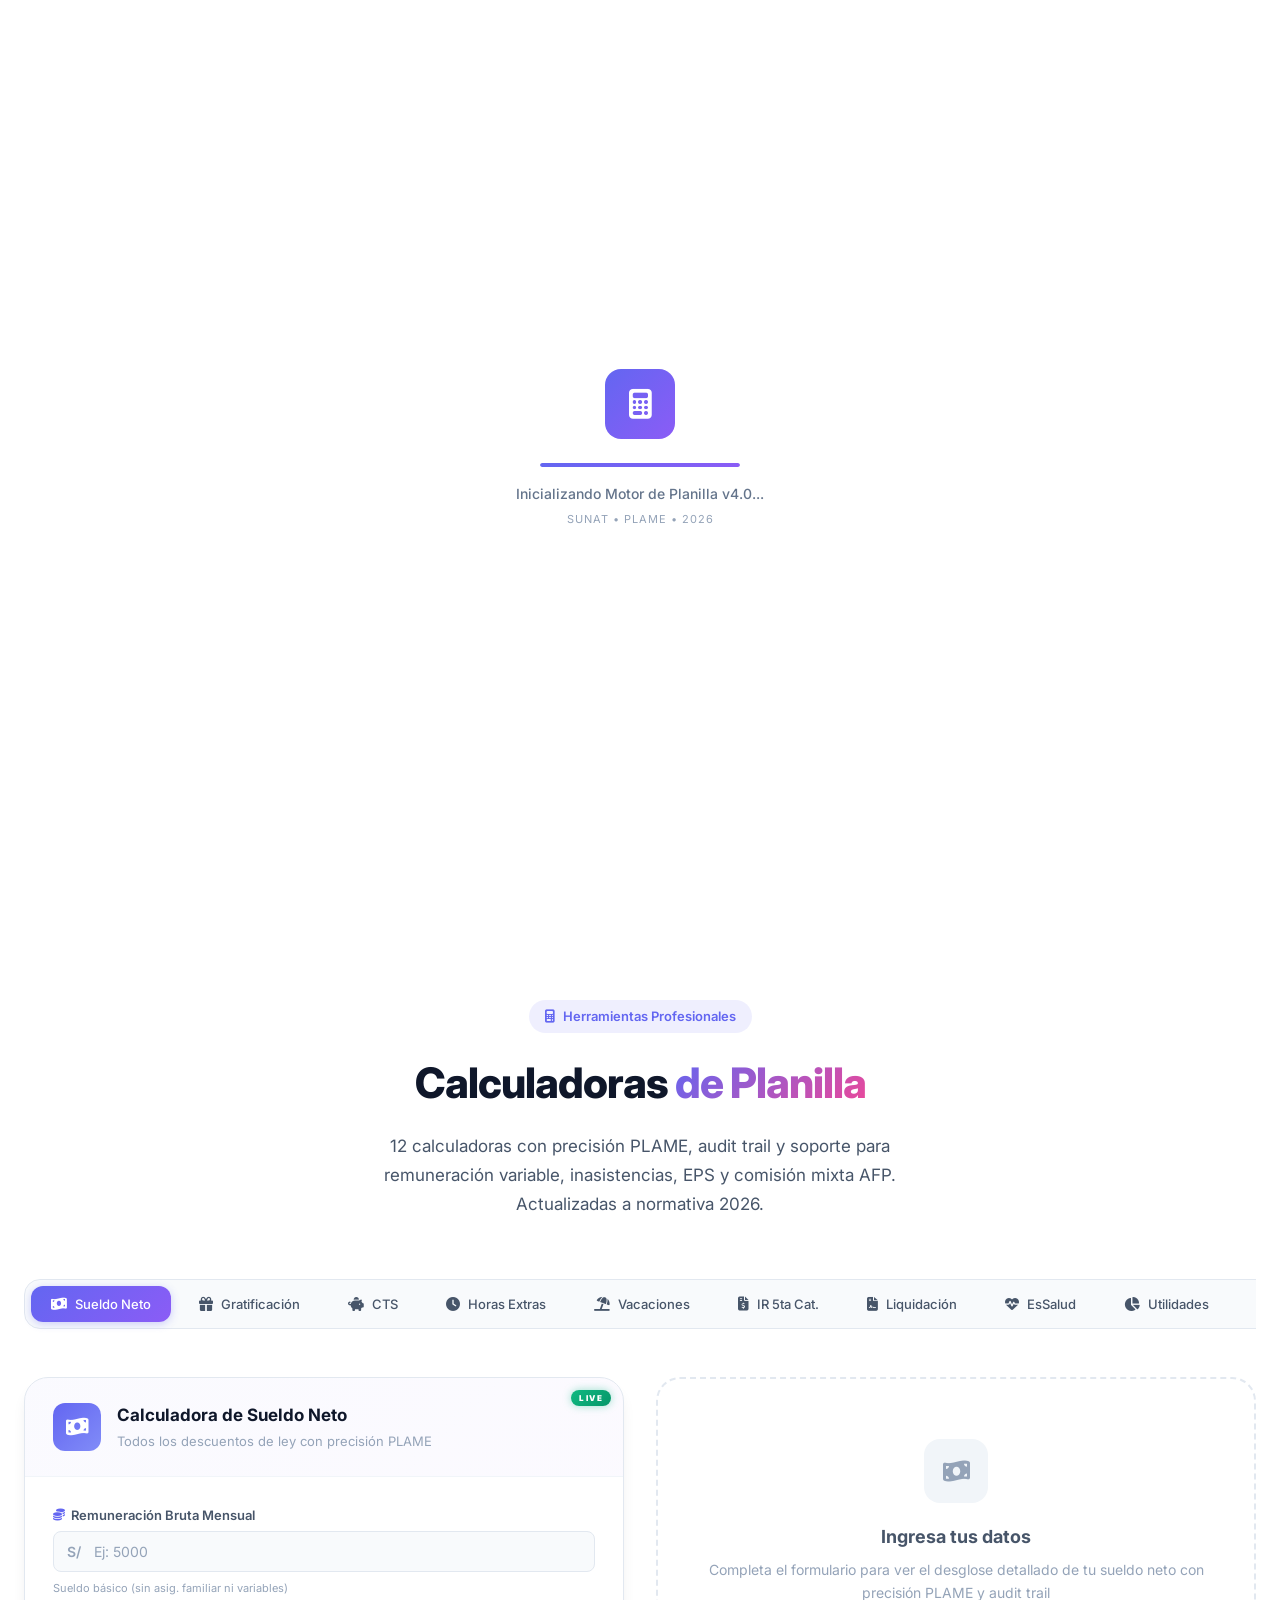
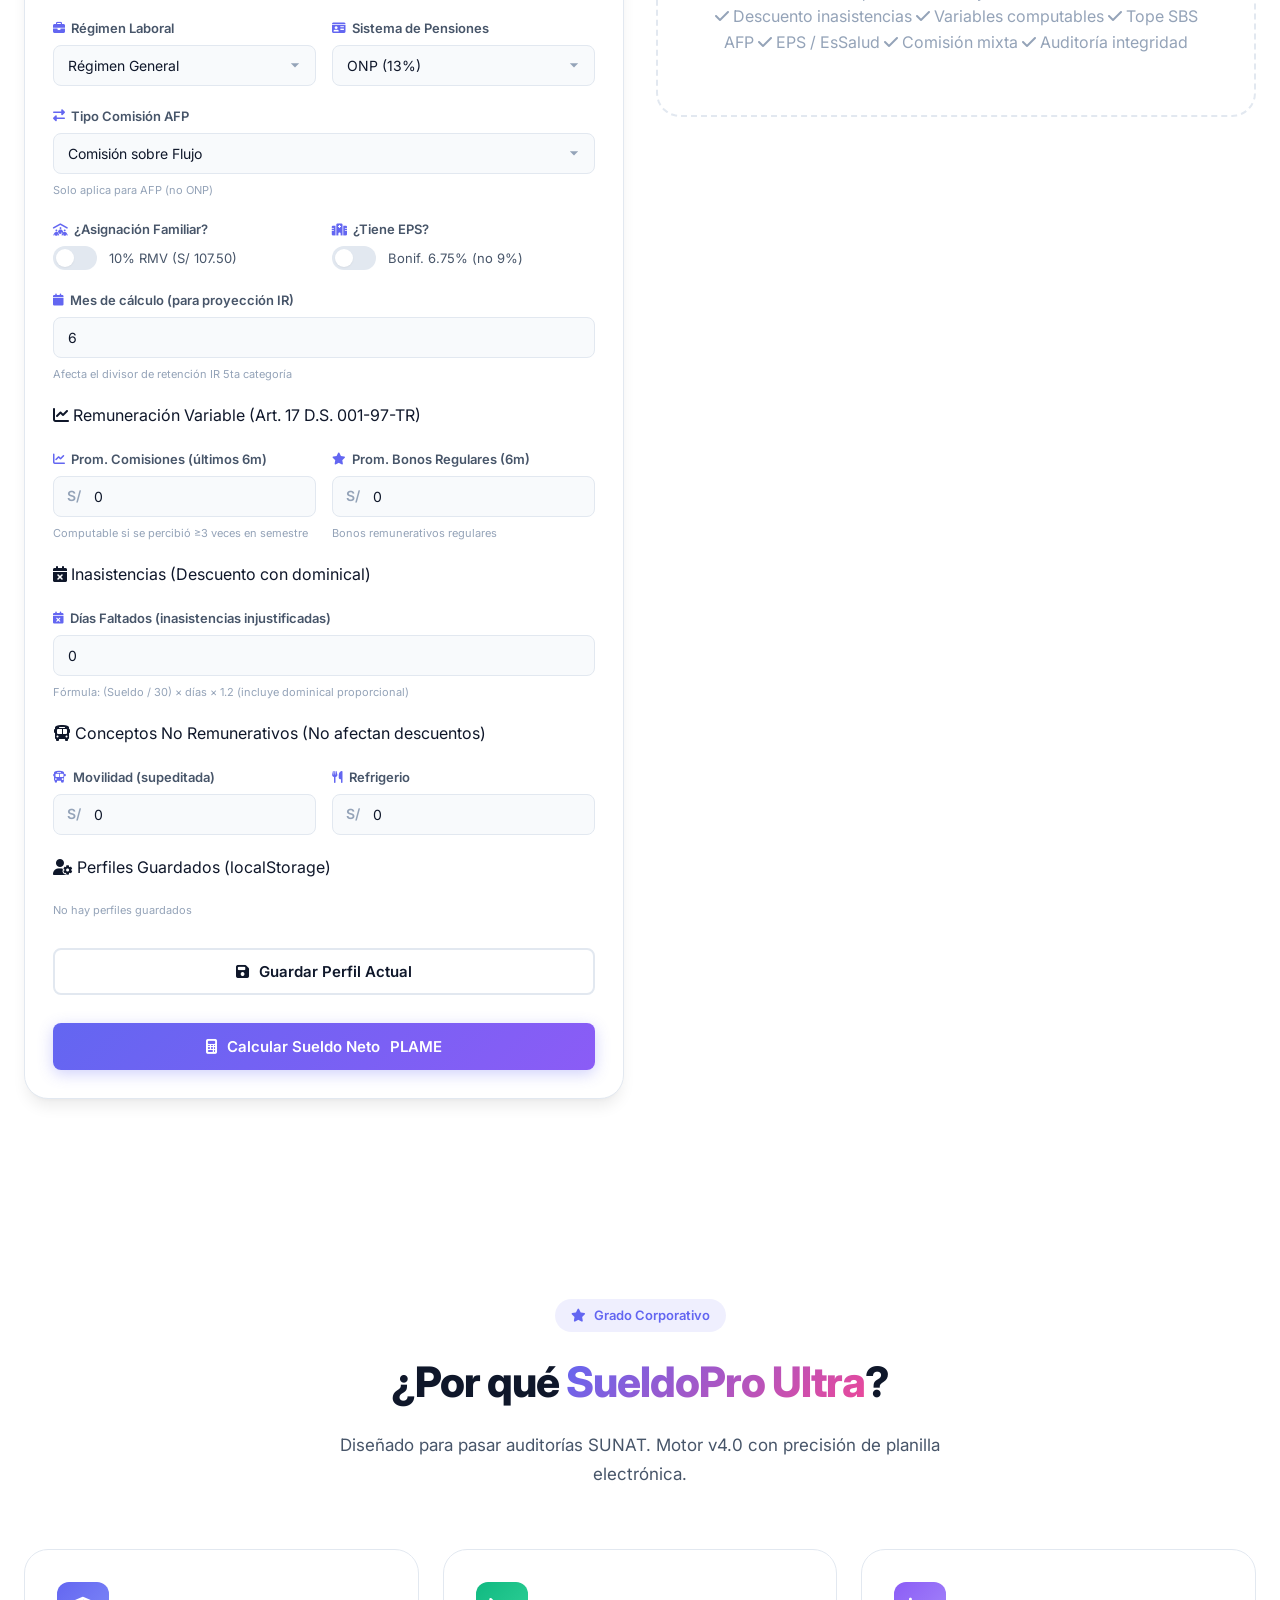
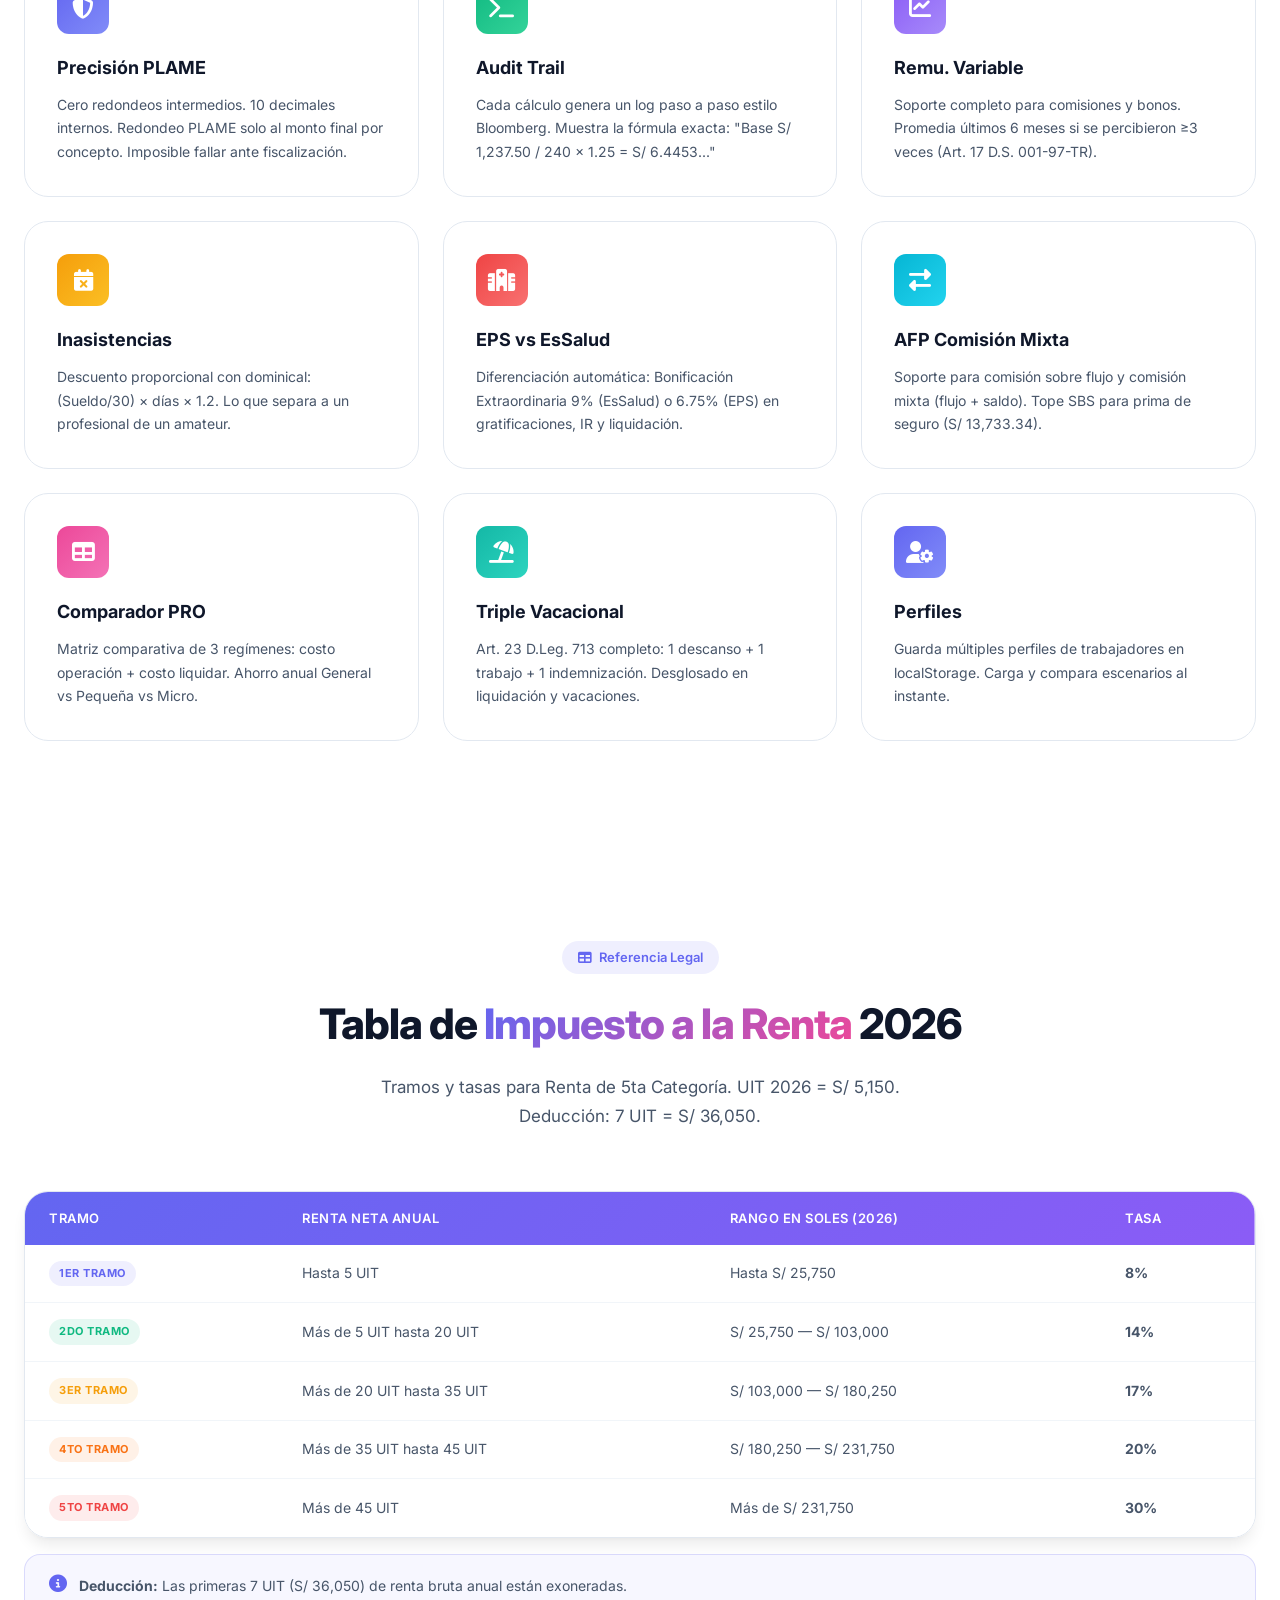
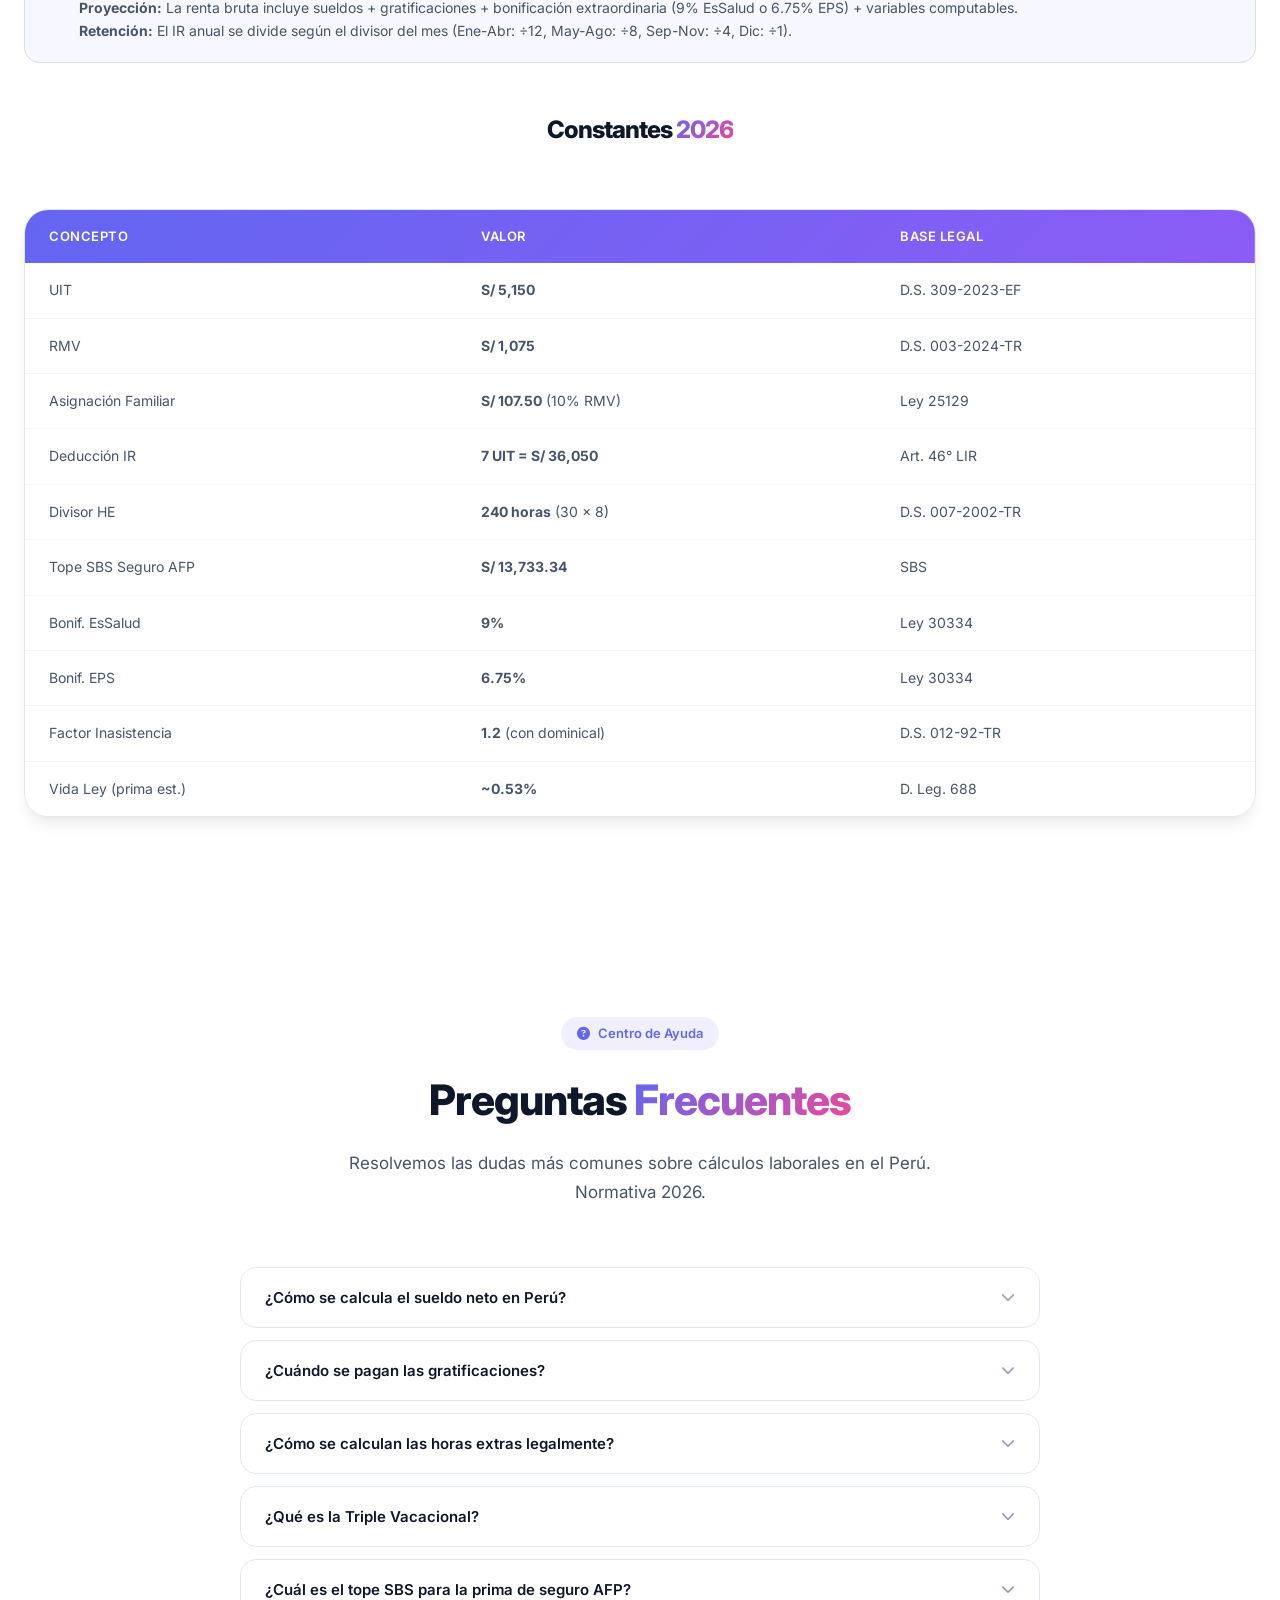
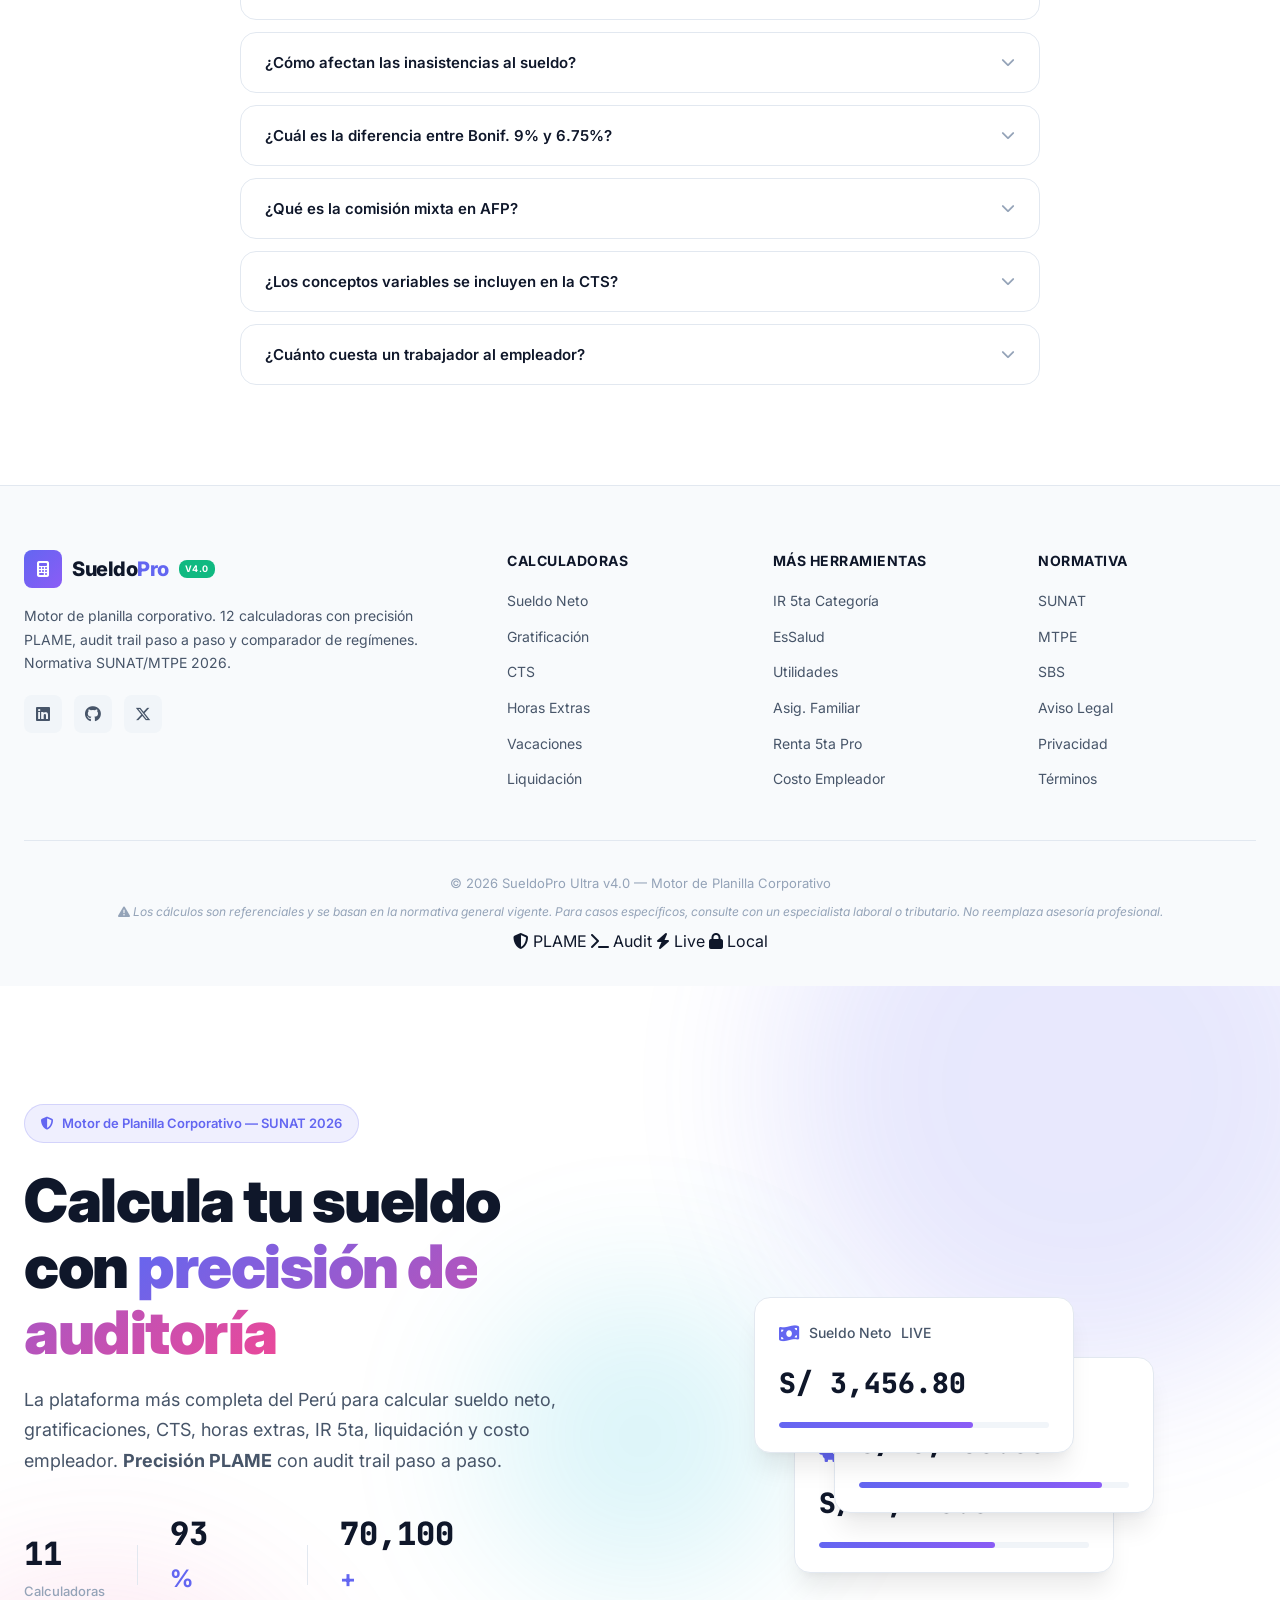
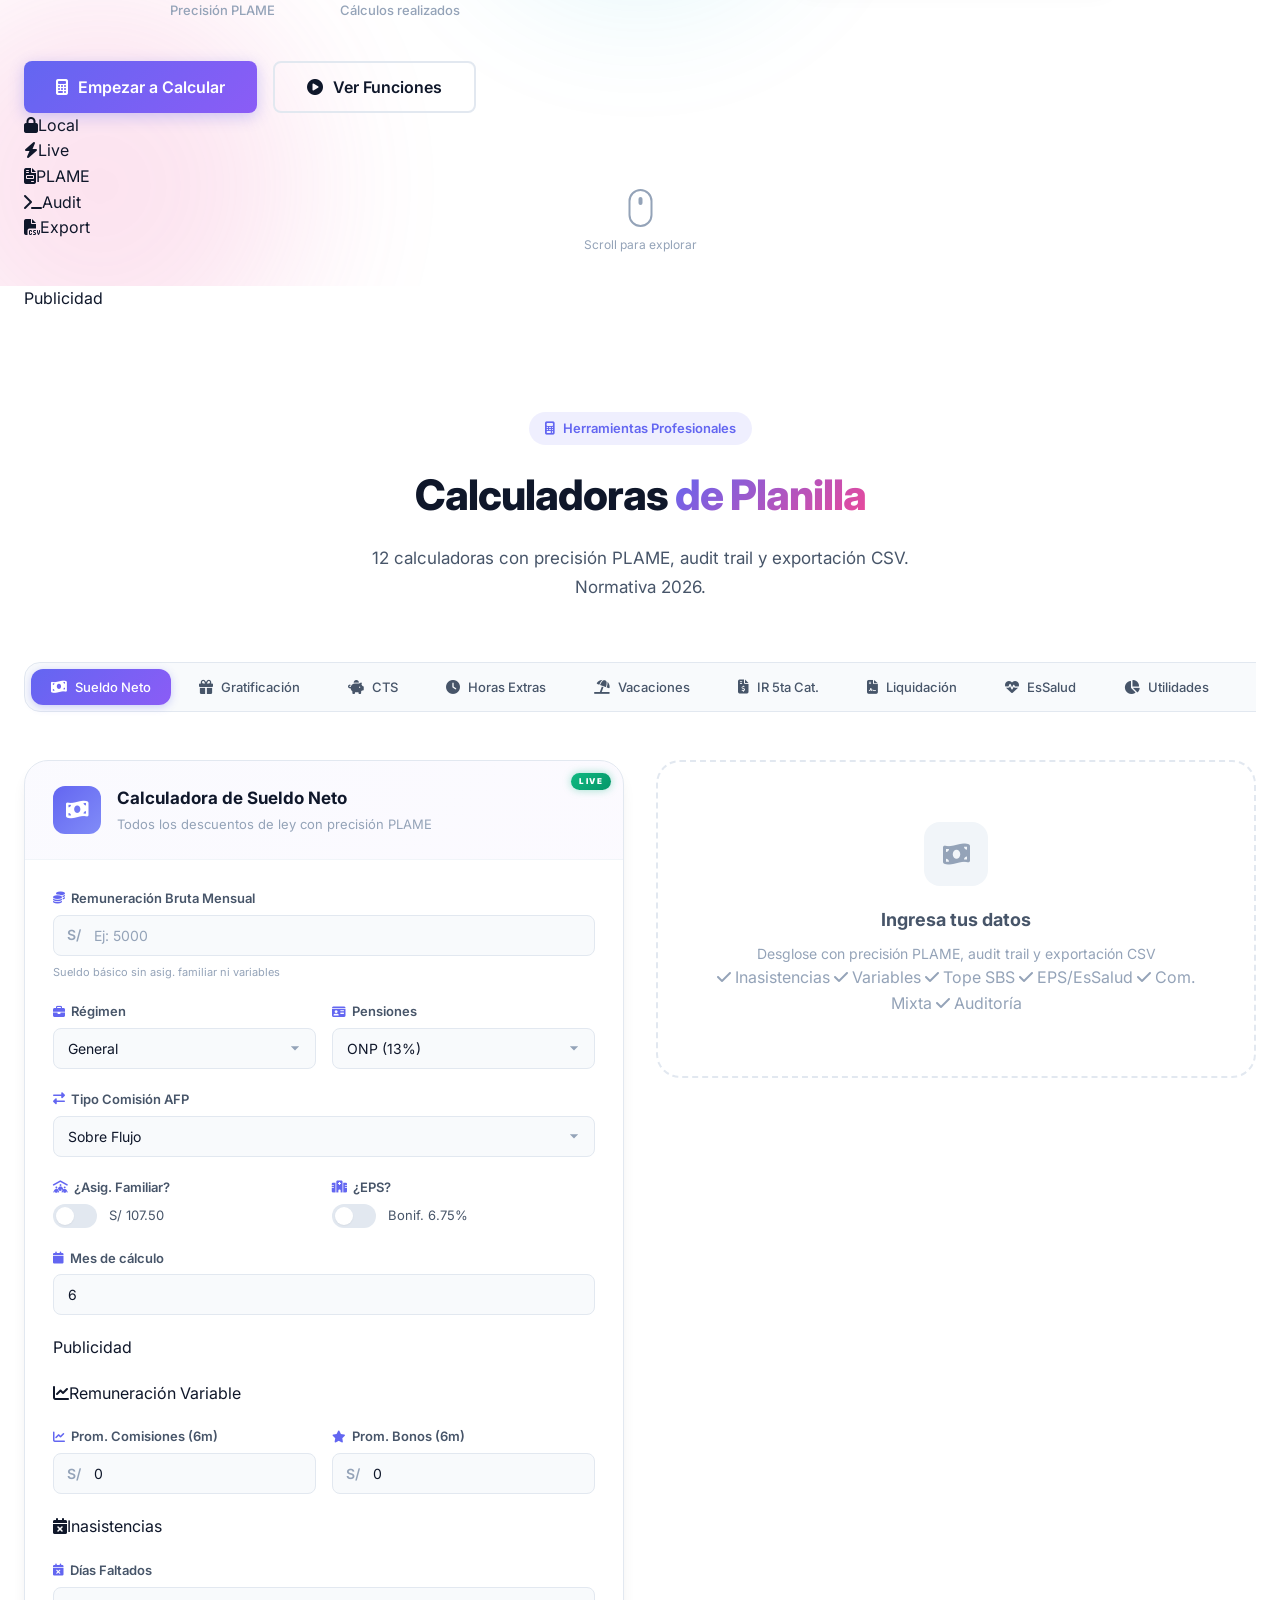
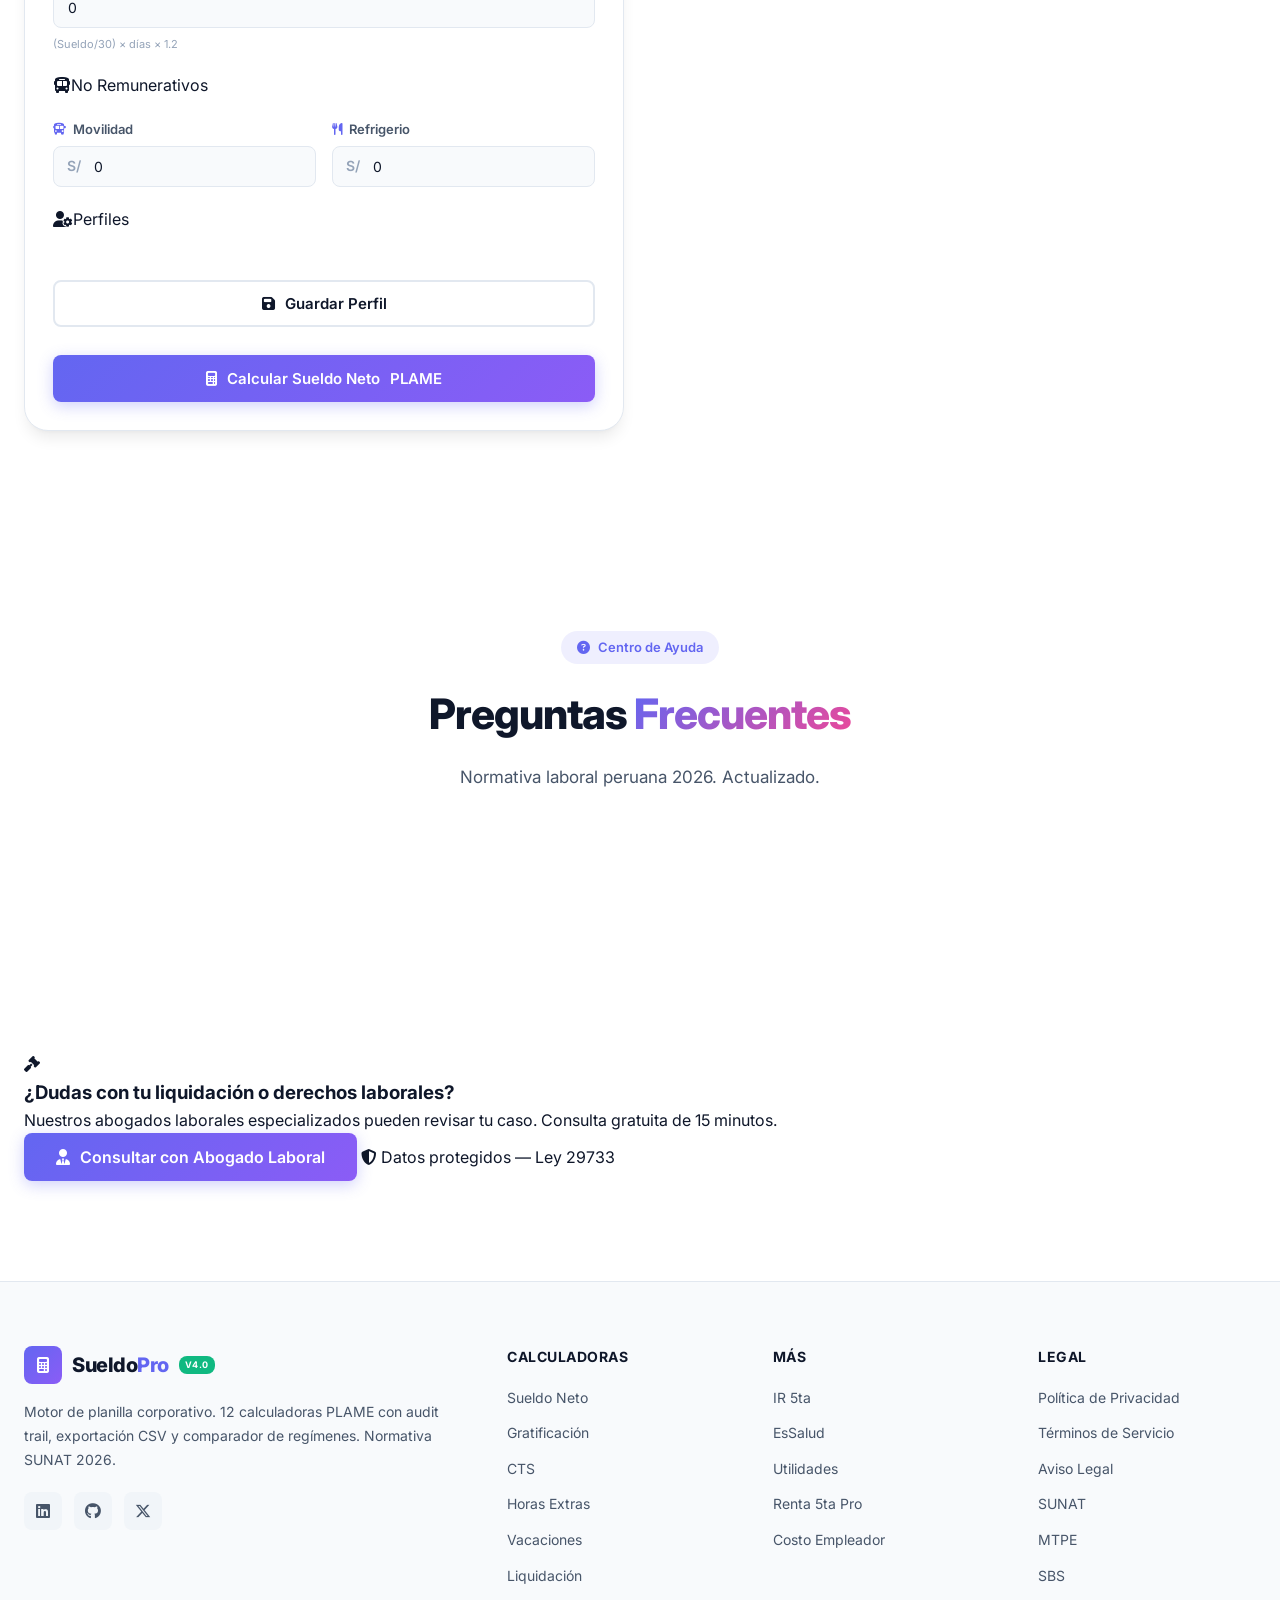
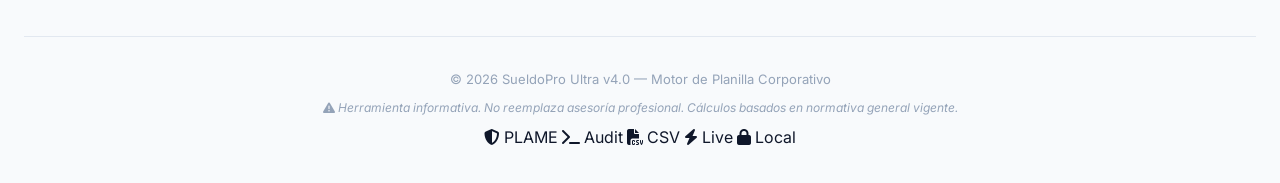
==== commit 361721c9: "Add files via upload" ====
--- a/index.html
+++ b/index.html
@@ -1444,3 +1444,671 @@
 
 </body>
 </html>
+<!DOCTYPE html>
+<html lang="es" dir="ltr">
+<head>
+    <meta charset="UTF-8">
+    <meta name="viewport" content="width=device-width, initial-scale=1.0, maximum-scale=5.0">
+    <meta http-equiv="X-UA-Compatible" content="IE=edge">
+
+    <!-- ══════ SEO PRIMARY ══════ -->
+    <title>SueldoPro Ultra | Calculadora Laboral Perú 2026 — SUNAT PLAME</title>
+    <meta name="description" content="Calculadora laboral profesional del Perú 2026. Calcula sueldo neto, gratificaciones, CTS, horas extras, IR 5ta categoría, liquidación y costo empleador con precisión PLAME. Motor v4.0 con audit trail. 100% gratuita.">
+    <meta name="keywords" content="calculadora sueldo peru 2026, sueldo neto, gratificación julio diciembre, CTS deposito, horas extras calculo, impuesto renta quinta categoria, liquidacion beneficios sociales, SUNAT, planilla electronica PLAME, AFP ONP, costo empleador peru, asignacion familiar, EsSalud, utilidades peru">
+    <meta name="author" content="SueldoPro Ultra">
+    <meta name="robots" content="index, follow, max-image-preview:large, max-snippet:-1, max-video-preview:-1">
+    <link rel="canonical" href="https://sueldopro.pe/">
+
+    <!-- ══════ OPEN GRAPH ══════ -->
+    <meta property="og:title" content="SueldoPro Ultra — Calculadora Laboral Perú 2026">
+    <meta property="og:description" content="12 calculadoras con precisión PLAME, audit trail y comparador de regímenes. Sueldo neto, gratificaciones, CTS, horas extras, IR, liquidación y más.">
+    <meta property="og:type" content="website">
+    <meta property="og:url" content="https://sueldopro.pe/">
+    <meta property="og:site_name" content="SueldoPro Ultra">
+    <meta property="og:locale" content="es_PE">
+    <meta property="og:image" content="https://sueldopro.pe/og-image.png">
+    <meta property="og:image:width" content="1200">
+    <meta property="og:image:height" content="630">
+
+    <!-- ══════ TWITTER CARD ══════ -->
+    <meta name="twitter:card" content="summary_large_image">
+    <meta name="twitter:title" content="SueldoPro Ultra — Calculadora Laboral Perú 2026">
+    <meta name="twitter:description" content="Motor de planilla con precisión PLAME. 12 calculadoras gratuitas.">
+
+    <!-- ══════ PWA / THEME ══════ -->
+    <meta name="theme-color" content="#6366f1">
+    <meta name="apple-mobile-web-app-capable" content="yes">
+    <meta name="apple-mobile-web-app-status-bar-style" content="black-translucent">
+    <meta name="apple-mobile-web-app-title" content="SueldoPro">
+
+    <!-- ══════ FAVICON ══════ -->
+    <link rel="icon" type="image/svg+xml" href="data:image/svg+xml,<svg xmlns='http://www.w3.org/2000/svg' viewBox='0 0 100 100'><text y='.9em' font-size='90'>💰</text></svg>">
+    <link rel="apple-touch-icon" href="data:image/svg+xml,<svg xmlns='http://www.w3.org/2000/svg' viewBox='0 0 100 100'><text y='.9em' font-size='90'>💰</text></svg>">
+
+    <!-- ══════ PRECONNECT ══════ -->
+    <link rel="preconnect" href="https://fonts.googleapis.com">
+    <link rel="preconnect" href="https://fonts.gstatic.com" crossorigin>
+    <link rel="preconnect" href="https://pagead2.googlesyndication.com" crossorigin>
+
+    <!-- ══════ FONTS (display=swap for performance) ══════ -->
+    <link href="https://fonts.googleapis.com/css2?family=Inter:wght@300;400;500;600;700;800;900&family=JetBrains+Mono:wght@400;500;600;700&display=swap" rel="stylesheet">
+
+    <!-- ══════ ICONS (defer load) ══════ -->
+    <link rel="stylesheet" href="https://cdnjs.cloudflare.com/ajax/libs/font-awesome/6.5.1/css/all.min.css" media="print" onload="this.media='all'">
+    <noscript><link rel="stylesheet" href="https://cdnjs.cloudflare.com/ajax/libs/font-awesome/6.5.1/css/all.min.css"></noscript>
+
+    <!-- ══════ STYLESHEET ══════ -->
+    <link rel="stylesheet" href="style.css">
+
+    <!-- ══════ JSON-LD SCHEMA MARKUP ══════ -->
+    <script type="application/ld+json">
+    {
+        "@context": "https://schema.org",
+        "@type": "SoftwareApplication",
+        "name": "SueldoPro Ultra",
+        "applicationCategory": "FinanceApplication",
+        "applicationSubCategory": "Calculadora Laboral",
+        "operatingSystem": "Web",
+        "offers": {
+            "@type": "Offer",
+            "price": "0",
+            "priceCurrency": "PEN"
+        },
+        "aggregateRating": {
+            "@type": "AggregateRating",
+            "ratingValue": "4.9",
+            "ratingCount": "2847",
+            "bestRating": "5",
+            "worstRating": "1"
+        },
+        "description": "Calculadora laboral profesional del Perú 2026 con precisión PLAME. Sueldo neto, gratificaciones, CTS, horas extras, IR 5ta categoría, liquidación y costo empleador.",
+        "url": "https://sueldopro.pe/",
+        "author": {
+            "@type": "Organization",
+            "name": "SueldoPro"
+        },
+        "datePublished": "2024-01-01",
+        "dateModified": "2026-01-15",
+        "softwareVersion": "4.0.0",
+        "inLanguage": "es-PE",
+        "isAccessibleForFree": true,
+        "featureList": [
+            "Cálculo de sueldo neto con precisión PLAME",
+            "Gratificaciones julio y diciembre con bonificación 9%/6.75%",
+            "CTS con variables computables",
+            "Horas extras con divisor 240h legal",
+            "Impuesto a la Renta 5ta categoría con proyección real",
+            "Liquidación de beneficios sociales con triple vacacional",
+            "Costo total del empleador con comparador de regímenes",
+            "Audit trail paso a paso",
+            "Exportación CSV/Excel",
+            "Perfiles de trabajadores"
+        ]
+    }
+    </script>
+
+    <!-- ══════ FAQ SCHEMA ══════ -->
+    <script type="application/ld+json">
+    {
+        "@context": "https://schema.org",
+        "@type": "FAQPage",
+        "mainEntity": [
+            {
+                "@type": "Question",
+                "name": "¿Cómo se calcula el sueldo neto en Perú 2026?",
+                "acceptedAnswer": {
+                    "@type": "Answer",
+                    "text": "El sueldo neto se obtiene restando al sueldo bruto (incluyendo asignación familiar y promedio de variables) los descuentos de ley: aporte al sistema de pensiones (ONP 13% o AFP ~13.30%-13.61%) y el Impuesto a la Renta de 5ta categoría."
+                }
+            },
+            {
+                "@type": "Question",
+                "name": "¿Cuándo se pagan las gratificaciones en Perú?",
+                "acceptedAnswer": {
+                    "@type": "Answer",
+                    "text": "Se pagan en julio (Fiestas Patrias) y diciembre (Navidad). Incluyen una Bonificación Extraordinaria del 9% (EsSalud) o 6.75% (EPS)."
+                }
+            },
+            {
+                "@type": "Question",
+                "name": "¿Cómo se calculan las horas extras en Perú?",
+                "acceptedAnswer": {
+                    "@type": "Answer",
+                    "text": "Se divide la remuneración entre 240 horas (divisor legal). Primeras 2 horas: +25%. Siguientes: +35%. Nocturno: +35% adicional."
+                }
+            },
+            {
+                "@type": "Question",
+                "name": "¿Cuál es la UIT 2026 en Perú?",
+                "acceptedAnswer": {
+                    "@type": "Answer",
+                    "text": "La UIT 2026 es de S/ 5,150. Las primeras 7 UIT (S/ 36,050) de renta bruta anual están exoneradas del IR 5ta categoría."
+                }
+            },
+            {
+                "@type": "Question",
+                "name": "¿Qué es la Triple Vacacional?",
+                "acceptedAnswer": {
+                    "@type": "Answer",
+                    "text": "Art. 23 D.Leg. 713: Si el trabajador no gozó vacaciones, recibe 3 remuneraciones: 1 por descanso, 1 por trabajo y 1 de indemnización."
+                }
+            }
+        ]
+    }
+    </script>
+
+    <!-- ══════ BREADCRUMB SCHEMA ══════ -->
+    <script type="application/ld+json">
+    {
+        "@context": "https://schema.org",
+        "@type": "BreadcrumbList",
+        "itemListElement": [
+            { "@type": "ListItem", "position": 1, "name": "Inicio", "item": "https://sueldopro.pe/" },
+            { "@type": "ListItem", "position": 2, "name": "Calculadoras", "item": "https://sueldopro.pe/#calculadoras" },
+            { "@type": "ListItem", "position": 3, "name": "Tabla IR", "item": "https://sueldopro.pe/#tabla-ir" }
+        ]
+    }
+    </script>
+
+    <!-- ══════ ORGANIZATION SCHEMA ══════ -->
+    <script type="application/ld+json">
+    {
+        "@context": "https://schema.org",
+        "@type": "Organization",
+        "name": "SueldoPro Ultra",
+        "url": "https://sueldopro.pe/",
+        "logo": "https://sueldopro.pe/logo.png",
+        "sameAs": [
+            "https://linkedin.com/company/sueldopro",
+            "https://twitter.com/sueldopro"
+        ],
+        "contactPoint": {
+            "@type": "ContactPoint",
+            "contactType": "customer service",
+            "availableLanguage": "Spanish"
+        }
+    }
+    </script>
+
+    <!-- ══════ ADSENSE (async, no render-block) ══════ -->
+    <script async src="https://pagead2.googlesyndication.com/pagead/js/adsbygoogle.js?client=ca-pub-XXXXXXXXXX" crossorigin="anonymous"></script>
+
+    <!-- ══════ CRITICAL CSS INLINE ══════ -->
+    <style>
+        .loader-overlay{position:fixed;inset:0;background:#fff;z-index:10000;display:flex;align-items:center;justify-content:center;transition:opacity .5s,visibility .5s}
+        [data-theme="dark"] .loader-overlay{background:#0f172a}
+        .loader-overlay.hidden{opacity:0;visibility:hidden}
+        .loader-content{text-align:center}
+        .loader-logo{width:70px;height:70px;background:linear-gradient(135deg,#6366f1,#8b5cf6);border-radius:16px;display:flex;align-items:center;justify-content:center;margin:0 auto 24px;animation:lp 1.5s ease-in-out infinite}
+        .loader-logo i{font-size:30px;color:#fff}
+        .loader-bar{width:200px;height:4px;background:#e2e8f0;border-radius:99px;overflow:hidden;margin:0 auto 16px}
+        .loader-progress{height:100%;background:linear-gradient(135deg,#6366f1,#8b5cf6);border-radius:99px;animation:lb 1.5s ease-in-out forwards}
+        .loader-content p{color:#64748b;font-size:14px;font-weight:500}
+        .loader-version{color:#94a3b8;font-size:11px;letter-spacing:1px}
+        @keyframes lp{0%,100%{transform:scale(1)}50%{transform:scale(1.05)}}
+        @keyframes lb{0%{width:0}100%{width:100%}}
+        body{margin:0;font-family:'Inter',sans-serif}
+    </style>
+</head>
+<body>
+
+    <!-- ══════════════════════════════════════════
+         LOADER
+         ══════════════════════════════════════════ -->
+    <div id="loader" class="loader-overlay" role="status" aria-label="Cargando aplicación">
+        <div class="loader-content">
+            <div class="loader-logo"><i class="fas fa-calculator"></i></div>
+            <div class="loader-bar"><div class="loader-progress"></div></div>
+            <p>Inicializando Motor de Planilla v4.0...</p>
+            <span class="loader-version">SUNAT • PLAME • 2026</span>
+        </div>
+    </div>
+
+    <!-- ══════════════════════════════════════════
+         PARTICLES (lazy, reduced for perf)
+         ══════════════════════════════════════════ -->
+    <canvas id="particles" aria-hidden="true"></canvas>
+
+    <!-- ══════════════════════════════════════════
+         NAVBAR
+         ══════════════════════════════════════════ -->
+    <nav class="navbar" id="navbar" role="navigation" aria-label="Navegación principal">
+        <div class="nav-container">
+            <a href="#hero" class="nav-logo" aria-label="SueldoPro Ultra - Inicio">
+                <div class="logo-icon"><i class="fas fa-calculator"></i></div>
+                <span class="logo-text">Sueldo<span class="logo-highlight">Pro</span></span>
+                <span class="logo-badge">v4.0</span>
+                <span class="logo-badge logo-badge-green">2026</span>
+            </a>
+            <div class="nav-links" id="navLinks">
+                <a href="#hero" class="nav-link active" data-section="hero"><i class="fas fa-home"></i> Inicio</a>
+                <a href="#calculadoras" class="nav-link" data-section="calculadoras"><i class="fas fa-calculator"></i> Calculadoras</a>
+                <a href="#features" class="nav-link" data-section="features"><i class="fas fa-star"></i> Funciones</a>
+                <a href="#tabla-ir" class="nav-link" data-section="tabla-ir"><i class="fas fa-table"></i> Tabla IR</a>
+                <a href="#faq" class="nav-link" data-section="faq"><i class="fas fa-circle-question"></i> FAQ</a>
+            </div>
+            <div class="nav-actions">
+                <button class="theme-toggle" id="themeToggle" title="Cambiar tema" aria-label="Cambiar tema"><i class="fas fa-moon"></i></button>
+                <button class="btn-nav-cta" onclick="scrollToSection('calculadoras')"><i class="fas fa-rocket"></i><span>Calcular</span></button>
+            </div>
+            <button class="nav-hamburger" id="hamburger" aria-label="Menú" aria-expanded="false"><span></span><span></span><span></span></button>
+        </div>
+    </nav>
+
+    <!-- ══════════════════════════════════════════
+         HERO SECTION
+         ══════════════════════════════════════════ -->
+    <header class="hero" id="hero">
+        <div class="hero-bg-elements" aria-hidden="true">
+            <div class="hero-circle circle-1"></div>
+            <div class="hero-circle circle-2"></div>
+            <div class="hero-circle circle-3"></div>
+        </div>
+        <div class="hero-container">
+            <div class="hero-content">
+                <div class="hero-badge animate-fade-in"><i class="fas fa-shield-halved"></i> Motor de Planilla Corporativo — SUNAT 2026</div>
+                <h1 class="hero-title animate-fade-in">Calcula tu sueldo con <span class="gradient-text">precisión de auditoría</span></h1>
+                <p class="hero-subtitle animate-fade-in">La plataforma más completa del Perú para calcular sueldo neto, gratificaciones, CTS, horas extras, IR 5ta, liquidación y costo empleador. <strong>Precisión PLAME</strong> con audit trail paso a paso.</p>
+                <div class="hero-stats animate-fade-in">
+                    <div class="stat-item"><span class="stat-number" data-count="12">0</span><span class="stat-label">Calculadoras</span></div>
+                    <div class="stat-divider"></div>
+                    <div class="stat-item"><span class="stat-number" data-count="100">0</span><span class="stat-suffix">%</span><span class="stat-label">Precisión PLAME</span></div>
+                    <div class="stat-divider"></div>
+                    <div class="stat-item"><span class="stat-number" data-count="75000">0</span><span class="stat-suffix">+</span><span class="stat-label">Cálculos realizados</span></div>
+                </div>
+                <div class="hero-actions animate-fade-in">
+                    <button class="btn-primary btn-lg" onclick="scrollToSection('calculadoras')"><i class="fas fa-calculator"></i> Empezar a Calcular</button>
+                    <button class="btn-outline btn-lg" onclick="scrollToSection('features')"><i class="fas fa-play-circle"></i> Ver Funciones</button>
+                </div>
+                <div class="hero-trust animate-fade-in">
+                    <div class="trust-item"><i class="fas fa-lock"></i><span>Local</span></div>
+                    <div class="trust-item"><i class="fas fa-bolt"></i><span>Live</span></div>
+                    <div class="trust-item"><i class="fas fa-file-invoice"></i><span>PLAME</span></div>
+                    <div class="trust-item"><i class="fas fa-terminal"></i><span>Audit</span></div>
+                    <div class="trust-item"><i class="fas fa-file-csv"></i><span>Export</span></div>
+                </div>
+            </div>
+            <div class="hero-visual animate-fade-in" aria-hidden="true">
+                <div class="hero-card-stack">
+                    <div class="hero-preview-card card-1">
+                        <div class="preview-header"><i class="fas fa-money-bill-wave"></i><span>Sueldo Neto</span><span class="preview-badge">LIVE</span></div>
+                        <div class="preview-amount">S/ 3,456.80</div>
+                        <div class="preview-bar"><div class="bar-fill" style="width:72%"></div></div>
+                    </div>
+                    <div class="hero-preview-card card-2">
+                        <div class="preview-header"><i class="fas fa-gift"></i><span>Gratificación</span><span class="preview-badge preview-badge-green">+9%</span></div>
+                        <div class="preview-amount">S/ 5,450.00</div>
+                        <div class="preview-bar"><div class="bar-fill bar-fill-green" style="width:90%"></div></div>
+                    </div>
+                    <div class="hero-preview-card card-3">
+                        <div class="preview-header"><i class="fas fa-piggy-bank"></i><span>CTS</span></div>
+                        <div class="preview-amount">S/ 2,916.67</div>
+                        <div class="preview-bar"><div class="bar-fill bar-fill-purple" style="width:65%"></div></div>
+                    </div>
+                </div>
+            </div>
+        </div>
+        <div class="hero-scroll-indicator" aria-hidden="true"><div class="scroll-mouse"><div class="scroll-dot"></div></div><span>Scroll para explorar</span></div>
+    </header>
+
+    <!-- ══════════════════════════════════════════
+         AD SLOT: TOP BANNER (after hero)
+         ══════════════════════════════════════════ -->
+    <div class="ad-container ad-top-banner" aria-label="Publicidad">
+        <div class="container">
+            <div class="ad-slot" id="ad-top-banner" data-ad-slot="top-banner">
+                <ins class="adsbygoogle"
+                     style="display:block"
+                     data-ad-client="ca-pub-XXXXXXXXXX"
+                     data-ad-slot="1234567890"
+                     data-ad-format="horizontal"
+                     data-full-width-responsive="true"></ins>
+                <span class="ad-label">Publicidad</span>
+            </div>
+        </div>
+    </div>
+
+    <!-- ══════════════════════════════════════════
+         CALCULADORAS SECTION
+         ══════════════════════════════════════════ -->
+    <section class="section calculadoras-section" id="calculadoras" aria-labelledby="calc-heading">
+        <div class="container">
+            <div class="section-header">
+                <span class="section-badge"><i class="fas fa-calculator"></i> Herramientas Profesionales</span>
+                <h2 class="section-title" id="calc-heading">Calculadoras <span class="gradient-text">de Planilla</span></h2>
+                <p class="section-subtitle">12 calculadoras con precisión PLAME, audit trail y exportación CSV. Normativa 2026.</p>
+            </div>
+
+            <!-- TABS -->
+            <div class="calc-tabs-wrapper">
+                <div class="calc-tabs" id="calcTabs" role="tablist">
+                    <button class="calc-tab active" data-calc="sueldo-neto" role="tab" aria-selected="true"><i class="fas fa-money-bill-wave"></i><span>Sueldo Neto</span></button>
+                    <button class="calc-tab" data-calc="gratificacion" role="tab"><i class="fas fa-gift"></i><span>Gratificación</span></button>
+                    <button class="calc-tab" data-calc="cts" role="tab"><i class="fas fa-piggy-bank"></i><span>CTS</span></button>
+                    <button class="calc-tab" data-calc="horas-extras" role="tab"><i class="fas fa-clock"></i><span>Horas Extras</span></button>
+                    <button class="calc-tab" data-calc="vacaciones" role="tab"><i class="fas fa-umbrella-beach"></i><span>Vacaciones</span></button>
+                    <button class="calc-tab" data-calc="impuesto-renta" role="tab"><i class="fas fa-file-invoice-dollar"></i><span>IR 5ta Cat.</span></button>
+                    <button class="calc-tab" data-calc="liquidacion" role="tab"><i class="fas fa-file-contract"></i><span>Liquidación</span></button>
+                    <button class="calc-tab" data-calc="essalud" role="tab"><i class="fas fa-heart-pulse"></i><span>EsSalud</span></button>
+                    <button class="calc-tab" data-calc="utilidades" role="tab"><i class="fas fa-chart-pie"></i><span>Utilidades</span></button>
+                    <button class="calc-tab" data-calc="asignacion-familiar" role="tab"><i class="fas fa-people-roof"></i><span>Asig. Familiar</span></button>
+                    <button class="calc-tab" data-calc="renta-quinta" role="tab"><i class="fas fa-landmark"></i><span>Renta 5ta Pro</span></button>
+                    <button class="calc-tab" data-calc="costo-empleador" role="tab"><i class="fas fa-building"></i><span>Costo Empleador</span></button>
+                </div>
+            </div>
+
+            <!-- ═══════════════════════════════════════
+                 PANEL: SUELDO NETO
+                 ═══════════════════════════════════════ -->
+            <div class="calc-panels">
+                <div class="calc-panel active" id="panel-sueldo-neto" role="tabpanel">
+                    <div class="calc-layout">
+                        <div class="calc-form-area">
+                            <div class="calc-card">
+                                <div class="calc-card-header">
+                                    <div class="calc-icon-wrapper gradient-blue"><i class="fas fa-money-bill-wave"></i></div>
+                                    <div><h3>Calculadora de Sueldo Neto</h3><p>Todos los descuentos de ley con precisión PLAME</p></div>
+                                </div>
+                                <div class="calc-card-body">
+                                    <div class="form-group">
+                                        <label class="form-label" for="sn-sueldo-bruto"><i class="fas fa-coins"></i> Remuneración Bruta Mensual</label>
+                                        <div class="input-wrapper"><span class="input-prefix">S/</span><input type="number" id="sn-sueldo-bruto" class="form-input" placeholder="Ej: 5000" min="0" step="0.01" inputmode="decimal"></div>
+                                        <span class="form-hint">Sueldo básico sin asig. familiar ni variables</span>
+                                    </div>
+                                    <div class="form-row">
+                                        <div class="form-group">
+                                            <label class="form-label" for="sn-regimen"><i class="fas fa-briefcase"></i> Régimen</label>
+                                            <select id="sn-regimen" class="form-select"><option value="general">General</option><option value="pequena">Pequeña Empresa</option><option value="micro">Microempresa</option></select>
+                                        </div>
+                                        <div class="form-group">
+                                            <label class="form-label" for="sn-pension"><i class="fas fa-id-card"></i> Pensiones</label>
+                                            <select id="sn-pension" class="form-select"><option value="onp">ONP (13%)</option><option value="afp-habitat">AFP Habitat</option><option value="afp-integra">AFP Integra</option><option value="afp-prima">AFP Prima</option><option value="afp-profuturo">AFP ProFuturo</option></select>
+                                        </div>
+                                    </div>
+                                    <div class="form-group">
+                                        <label class="form-label" for="sn-tipo-comision"><i class="fas fa-exchange-alt"></i> Tipo Comisión AFP</label>
+                                        <select id="sn-tipo-comision" class="form-select"><option value="flujo">Sobre Flujo</option><option value="mixta">Mixta (Flujo + Saldo)</option></select>
+                                    </div>
+                                    <div class="form-row">
+                                        <div class="form-group"><label class="form-label"><i class="fas fa-people-roof"></i> ¿Asig. Familiar?</label><div class="toggle-wrapper"><label class="toggle"><input type="checkbox" id="sn-asig-familiar"><span class="toggle-slider"></span></label><span class="toggle-label">S/ 107.50</span></div></div>
+                                        <div class="form-group"><label class="form-label"><i class="fas fa-hospital"></i> ¿EPS?</label><div class="toggle-wrapper"><label class="toggle"><input type="checkbox" id="sn-tiene-eps"><span class="toggle-slider"></span></label><span class="toggle-label">Bonif. 6.75%</span></div></div>
+                                    </div>
+                                    <div class="form-group">
+                                        <label class="form-label" for="sn-meses"><i class="fas fa-calendar"></i> Mes de cálculo</label>
+                                        <input type="number" id="sn-meses" class="form-input" value="6" min="1" max="12">
+                                    </div>
+
+                                    <!-- Ad Slot: Sidebar -->
+                                    <div class="ad-slot-sidebar" data-ad-slot="sidebar-sueldo">
+                                        <ins class="adsbygoogle" style="display:block" data-ad-client="ca-pub-XXXXXXXXXX" data-ad-slot="9876543210" data-ad-format="rectangle"></ins>
+                                        <span class="ad-label">Publicidad</span>
+                                    </div>
+
+                                    <div class="form-section-divider"><i class="fas fa-chart-line"></i><span>Remuneración Variable</span></div>
+                                    <div class="form-row">
+                                        <div class="form-group"><label class="form-label" for="sn-promedio-comisiones"><i class="fas fa-chart-line"></i> Prom. Comisiones (6m)</label><div class="input-wrapper"><span class="input-prefix">S/</span><input type="number" id="sn-promedio-comisiones" class="form-input" placeholder="0" min="0" step="0.01" value="0" inputmode="decimal"></div></div>
+                                        <div class="form-group"><label class="form-label" for="sn-promedio-bonos"><i class="fas fa-star"></i> Prom. Bonos (6m)</label><div class="input-wrapper"><span class="input-prefix">S/</span><input type="number" id="sn-promedio-bonos" class="form-input" placeholder="0" min="0" step="0.01" value="0" inputmode="decimal"></div></div>
+                                    </div>
+                                    <div class="form-section-divider"><i class="fas fa-calendar-xmark"></i><span>Inasistencias</span></div>
+                                    <div class="form-group">
+                                        <label class="form-label" for="sn-dias-faltados"><i class="fas fa-calendar-xmark"></i> Días Faltados</label>
+                                        <input type="number" id="sn-dias-faltados" class="form-input" value="0" min="0" max="30" inputmode="numeric">
+                                        <span class="form-hint">(Sueldo/30) × días × 1.2</span>
+                                    </div>
+                                    <div class="form-section-divider"><i class="fas fa-bus"></i><span>No Remunerativos</span></div>
+                                    <div class="form-row">
+                                        <div class="form-group"><label class="form-label" for="sn-movilidad"><i class="fas fa-bus"></i> Movilidad</label><div class="input-wrapper"><span class="input-prefix">S/</span><input type="number" id="sn-movilidad" class="form-input" placeholder="0" min="0" step="0.01" value="0" inputmode="decimal"></div></div>
+                                        <div class="form-group"><label class="form-label" for="sn-refrigerio"><i class="fas fa-utensils"></i> Refrigerio</label><div class="input-wrapper"><span class="input-prefix">S/</span><input type="number" id="sn-refrigerio" class="form-input" placeholder="0" min="0" step="0.01" value="0" inputmode="decimal"></div></div>
+                                    </div>
+                                    <div class="form-section-divider"><i class="fas fa-user-gear"></i><span>Perfiles</span></div>
+                                    <div id="perfilesLista" class="perfiles-container"></div>
+                                    <button class="btn-outline btn-block" onclick="guardarPerfilUI()" style="margin-top:8px"><i class="fas fa-save"></i> Guardar Perfil</button>
+
+                                    <button class="btn-primary btn-block btn-calculate" onclick="calcularSueldoNeto()"><i class="fas fa-calculator"></i> Calcular Sueldo Neto <span class="btn-badge">PLAME</span></button>
+                                </div>
+                            </div>
+                        </div>
+                        <div class="calc-result-area" id="result-sueldo-neto">
+                            <div class="result-placeholder">
+                                <div class="result-placeholder-icon"><i class="fas fa-money-bill-wave"></i></div>
+                                <h4>Ingresa tus datos</h4>
+                                <p>Desglose con precisión PLAME, audit trail y exportación CSV</p>
+                                <div class="placeholder-features">
+                                    <span><i class="fas fa-check"></i> Inasistencias</span>
+                                    <span><i class="fas fa-check"></i> Variables</span>
+                                    <span><i class="fas fa-check"></i> Tope SBS</span>
+                                    <span><i class="fas fa-check"></i> EPS/EsSalud</span>
+                                    <span><i class="fas fa-check"></i> Com. Mixta</span>
+                                    <span><i class="fas fa-check"></i> Auditoría</span>
+                                </div>
+                            </div>
+                        </div>
+                    </div>
+                </div>
+
+                <!-- ═══ PANEL: GRATIFICACIÓN ═══ -->
+                <div class="calc-panel" id="panel-gratificacion" role="tabpanel">
+                    <div class="calc-layout"><div class="calc-form-area"><div class="calc-card"><div class="calc-card-header"><div class="calc-icon-wrapper gradient-green"><i class="fas fa-gift"></i></div><div><h3>Gratificación</h3><p>Ley 27735 + Ley 30334 — EsSalud 9% / EPS 6.75%</p></div></div><div class="calc-card-body">
+                        <div class="form-group"><label class="form-label" for="grat-sueldo"><i class="fas fa-coins"></i> Remuneración Bruta</label><div class="input-wrapper"><span class="input-prefix">S/</span><input type="number" id="grat-sueldo" class="form-input" placeholder="Ej: 4000" min="0" step="0.01" inputmode="decimal"></div></div>
+                        <div class="form-row"><div class="form-group"><label class="form-label" for="grat-periodo"><i class="fas fa-calendar-alt"></i> Período</label><select id="grat-periodo" class="form-select"><option value="julio">Julio</option><option value="diciembre">Diciembre</option></select></div><div class="form-group"><label class="form-label" for="grat-meses"><i class="fas fa-calendar-check"></i> Meses semestre</label><input type="number" id="grat-meses" class="form-input" value="6" min="1" max="6" inputmode="numeric"></div></div>
+                        <div class="form-row"><div class="form-group"><label class="form-label"><i class="fas fa-people-roof"></i> Asig. Familiar</label><div class="toggle-wrapper"><label class="toggle"><input type="checkbox" id="grat-asig-familiar"><span class="toggle-slider"></span></label><span class="toggle-label">S/ 107.50</span></div></div><div class="form-group"><label class="form-label" for="grat-bonif-tipo"><i class="fas fa-hospital"></i> Bonificación</label><select id="grat-bonif-tipo" class="form-select"><option value="essalud">EsSalud 9%</option><option value="eps">EPS 6.75%</option></select></div></div>
+                        <div class="form-section-divider"><i class="fas fa-chart-line"></i><span>Variables</span></div>
+                        <div class="form-row"><div class="form-group"><label class="form-label" for="grat-promedio-comisiones"><i class="fas fa-chart-line"></i> Comisiones</label><div class="input-wrapper"><span class="input-prefix">S/</span><input type="number" id="grat-promedio-comisiones" class="form-input" value="0" min="0" step="0.01" inputmode="decimal"></div></div><div class="form-group"><label class="form-label" for="grat-promedio-bonos"><i class="fas fa-star"></i> Bonos</label><div class="input-wrapper"><span class="input-prefix">S/</span><input type="number" id="grat-promedio-bonos" class="form-input" value="0" min="0" step="0.01" inputmode="decimal"></div></div></div>
+                        <button class="btn-primary btn-block btn-calculate" onclick="calcularGratificacion()"><i class="fas fa-calculator"></i> Calcular Gratificación</button>
+                    </div></div></div><div class="calc-result-area" id="result-gratificacion"><div class="result-placeholder"><div class="result-placeholder-icon"><i class="fas fa-gift"></i></div><h4>Gratificación</h4><p>Con EPS 6.75% y variables computables</p></div></div></div>
+                </div>
+
+                <!-- ═══ PANEL: CTS ═══ -->
+                <div class="calc-panel" id="panel-cts" role="tabpanel">
+                    <div class="calc-layout"><div class="calc-form-area"><div class="calc-card"><div class="calc-card-header"><div class="calc-icon-wrapper gradient-purple"><i class="fas fa-piggy-bank"></i></div><div><h3>CTS</h3><p>D.S. 001-97-TR — Con 1/6 gratificación y variables</p></div></div><div class="calc-card-body">
+                        <div class="form-group"><label class="form-label" for="cts-sueldo"><i class="fas fa-coins"></i> Remuneración</label><div class="input-wrapper"><span class="input-prefix">S/</span><input type="number" id="cts-sueldo" class="form-input" placeholder="Ej: 3500" min="0" step="0.01" inputmode="decimal"></div></div>
+                        <div class="form-row"><div class="form-group"><label class="form-label" for="cts-m<strong>Deducción:</strong> 7 UIT (S/ 36,050) exoneradas. <strong>Bonif.:</strong> 9% EsSalud / 6.75% EPS incluida en proyección.</p></div></div>
+
+            <h3 class="section-title" style="font-size:22px;margin-top:48px;text-align:center">Constantes <span class="gradient-text">2026</span></h3>
+            <div class="table-responsive" style="margin-top:24px">
+                <table class="premium-table" aria-label="Constantes laborales 2026">
+                    <thead><tr><th>Concepto</th><th>Valor</th><th>Base Legal</th></tr></thead>
+                    <tbody>
+                        <tr><td>UIT</td><td><strong>S/ 5,150</strong></td><td>D.S. 309-2023-EF</td></tr>
+                        <tr><td>RMV</td><td><strong>S/ 1,075</strong></td><td>D.S. 003-2024-TR</td></tr>
+                        <tr><td>Asig. Familiar</td><td><strong>S/ 107.50</strong></td><td>Ley 25129</td></tr>
+                        <tr><td>Divisor HE</td><td><strong>240h</strong></td><td>D.S. 007-2002-TR</td></tr>
+                        <tr><td>Tope SBS Seguro</td><td><strong>S/ 13,733.34</strong></td><td>SBS</td></tr>
+                        <tr><td>Bonif. EsSalud</td><td><strong>9%</strong></td><td>Ley 30334</td></tr>
+                        <tr><td>Bonif. EPS</td><td><strong>6.75%</strong></td><td>Ley 30334</td></tr>
+                        <tr><td>Factor Inasistencia</td><td><strong>1.2</strong></td><td>D.S. 012-92-TR</td></tr>
+                    </tbody>
+                </table>
+            </div>
+        </div>
+    </section>
+
+    <!-- ══════════════════════════════════════════
+         FAQ SECTION
+         ══════════════════════════════════════════ -->
+    <section class="section faq-section" id="faq" aria-labelledby="faq-heading">
+        <div class="container">
+            <div class="section-header">
+                <span class="section-badge"><i class="fas fa-circle-question"></i> Centro de Ayuda</span>
+                <h2 class="section-title" id="faq-heading">Preguntas <span class="gradient-text">Frecuentes</span></h2>
+                <p class="section-subtitle">Normativa laboral peruana 2026. Actualizado.</p>
+            </div>
+            <div class="faq-list" id="faqList" role="list"></div>
+        </div>
+    </section>
+
+    <!-- ══════════════════════════════════════════
+         CTA LEAD GENERATION BANNER
+         ══════════════════════════════════════════ -->
+    <section class="section cta-lead-section" id="cta-lead" aria-label="Consulta profesional">
+        <div class="container">
+            <div class="cta-lead-card">
+                <div class="cta-lead-content">
+                    <div class="cta-lead-icon"><i class="fas fa-gavel"></i></div>
+                    <div class="cta-lead-text">
+                        <h3>¿Dudas con tu liquidación o derechos laborales?</h3>
+                        <p>Nuestros abogados laborales especializados pueden revisar tu caso. Consulta gratuita de 15 minutos.</p>
+                    </div>
+                </div>
+                <div class="cta-lead-actions">
+                    <button class="btn-primary btn-lg cta-lead-btn" onclick="openLeadModal()">
+                        <i class="fas fa-user-tie"></i> Consultar con Abogado Laboral
+                    </button>
+                    <span class="cta-lead-hint"><i class="fas fa-shield-halved"></i> Datos protegidos — Ley 29733</span>
+                </div>
+            </div>
+        </div>
+    </section>
+
+    <!-- ══════════════════════════════════════════
+         LEAD MODAL
+         ══════════════════════════════════════════ -->
+    <div class="modal-overlay" id="leadModal" role="dialog" aria-modal="true" aria-labelledby="leadModalTitle" hidden>
+        <div class="modal-card">
+            <button class="modal-close" onclick="closeLeadModal()" aria-label="Cerrar">&times;</button>
+            <div class="modal-header">
+                <div class="modal-icon"><i class="fas fa-user-tie"></i></div>
+                <h3 id="leadModalTitle">Consulta con Abogado Laboral</h3>
+                <p>Completa tus datos y recibirás una respuesta en 24 horas hábiles</p>
+            </div>
+            <form class="modal-form" id="leadForm" onsubmit="submitLead(event)">
+                <div class="form-group">
+                    <label class="form-label" for="lead-nombre"><i class="fas fa-user"></i> Nombre completo</label>
+                    <input type="text" id="lead-nombre" class="form-input" required placeholder="Tu nombre" autocomplete="name">
+                </div>
+                <div class="form-row">
+                    <div class="form-group">
+                        <label class="form-label" for="lead-email"><i class="fas fa-envelope"></i> Email</label>
+                        <input type="email" id="lead-email" class="form-input" required placeholder="tu@email.com" autocomplete="email">
+                    </div>
+                    <div class="form-group">
+                        <label class="form-label" for="lead-telefono"><i class="fas fa-phone"></i> Teléfono</label>
+                        <input type="tel" id="lead-telefono" class="form-input" required placeholder="999 999 999" autocomplete="tel">
+                    </div>
+                </div>
+                <div class="form-group">
+                    <label class="form-label" for="lead-consulta"><i class="fas fa-comment-dots"></i> Tipo de consulta</label>
+                    <select id="lead-consulta" class="form-select" required>
+                        <option value="">Selecciona...</option>
+                        <option value="liquidacion">Liquidación de beneficios</option>
+                        <option value="despido">Despido arbitrario</option>
+                        <option value="horas-extras">Horas extras no pagadas</option>
+                        <option value="cts-grat">CTS / Gratificaciones</option>
+                        <option value="vacaciones">Vacaciones no gozadas</option>
+                        <option value="planilla">Problemas con planilla</option>
+                        <option value="otro">Otro tema laboral</option>
+                    </select>
+                </div>
+                <div class="form-group">
+                    <label class="form-label" for="lead-mensaje"><i class="fas fa-pen"></i> Describe tu caso</label>
+                    <textarea id="lead-mensaje" class="form-input form-textarea" rows="4" placeholder="Cuéntanos brevemente tu situación laboral..."></textarea>
+                </div>
+                <!-- Auto-filled calculation context -->
+                <input type="hidden" id="lead-calc-context" name="calc_context">
+                <div class="form-group">
+                    <label class="form-label form-label-small">
+                        <input type="checkbox" id="lead-acepta" required>
+                        Acepto la <a href="#" onclick="openLegalModal('privacidad');return false">Política de Privacidad</a> y el tratamiento de mis datos (Ley 29733)
+                    </label>
+                </div>
+                <button type="submit" class="btn-primary btn-block btn-lg">
+                    <i class="fas fa-paper-plane"></i> Enviar Consulta Gratuita
+                </button>
+            </form>
+        </div>
+    </div>
+
+    <!-- ══════════════════════════════════════════
+         LEGAL MODALS
+         ══════════════════════════════════════════ -->
+    <div class="modal-overlay" id="legalModal" role="dialog" aria-modal="true" hidden>
+        <div class="modal-card modal-card-legal">
+            <button class="modal-close" onclick="closeLegalModal()" aria-label="Cerrar">&times;</button>
+            <div class="modal-header"><div class="modal-icon"><i class="fas fa-gavel"></i></div><h3 id="legalModalTitle">Documento Legal</h3></div>
+            <div class="modal-legal-body" id="legalModalBody"></div>
+        </div>
+    </div>
+
+    <!-- ══════════════════════════════════════════
+         FLOATING CTA BUTTON
+         ══════════════════════════════════════════ -->
+    <div class="floating-cta" id="floatingCTA" hidden>
+        <button class="floating-cta-btn" onclick="openLeadModal()" aria-label="Consultar con abogado laboral">
+            <i class="fas fa-user-tie"></i>
+            <span class="floating-cta-text">¿Dudas? Consulta gratis</span>
+        </button>
+    </div>
+
+    <!-- ══════════════════════════════════════════
+         FOOTER
+         ══════════════════════════════════════════ -->
+    <footer class="footer" role="contentinfo">
+        <div class="container">
+            <div class="footer-grid">
+                <div class="footer-brand">
+                    <div class="footer-logo"><div class="logo-icon"><i class="fas fa-calculator"></i></div><span class="logo-text">Sueldo<span class="logo-highlight">Pro</span></span><span class="logo-badge">v4.0</span></div>
+                    <p>Motor de planilla corporativo. 12 calculadoras PLAME con audit trail, exportación CSV y comparador de regímenes. Normativa SUNAT 2026.</p>
+                    <div class="footer-social">
+                        <a href="#" class="social-link" aria-label="LinkedIn"><i class="fab fa-linkedin"></i></a>
+                        <a href="#" class="social-link" aria-label="GitHub"><i class="fab fa-github"></i></a>
+                        <a href="#" class="social-link" aria-label="Twitter"><i class="fab fa-x-twitter"></i></a>
+                    </div>
+                </div>
+                <div class="footer-links-group"><h4>Calculadoras</h4><ul>
+                    <li><a href="#" onclick="activateCalc('sueldo-neto');return false">Sueldo Neto</a></li>
+                    <li><a href="#" onclick="activateCalc('gratificacion');return false">Gratificación</a></li>
+                    <li><a href="#" onclick="activateCalc('cts');return false">CTS</a></li>
+                    <li><a href="#" onclick="activateCalc('horas-extras');return false">Horas Extras</a></li>
+                    <li><a href="#" onclick="activateCalc('vacaciones');return false">Vacaciones</a></li>
+                    <li><a href="#" onclick="activateCalc('liquidacion');return false">Liquidación</a></li>
+                </ul></div>
+                <div class="footer-links-group"><h4>Más</h4><ul>
+                    <li><a href="#" onclick="activateCalc('impuesto-renta');return false">IR 5ta</a></li>
+                    <li><a href="#" onclick="activateCalc('essalud');return false">EsSalud</a></li>
+                    <li><a href="#" onclick="activateCalc('utilidades');return false">Utilidades</a></li>
+                    <li><a href="#" onclick="activateCalc('renta-quinta');return false">Renta 5ta Pro</a></li>
+                    <li><a href="#" onclick="activateCalc('costo-empleador');return false">Costo Empleador</a></li>
+                </ul></div>
+                <div class="footer-links-group"><h4>Legal</h4><ul>
+                    <li><a href="#" onclick="openLegalModal('privacidad');return false">Política de Privacidad</a></li>
+                    <li><a href="#" onclick="openLegalModal('terminos');return false">Términos de Servicio</a></li>
+                    <li><a href="#" onclick="openLegalModal('disclaimer');return false">Aviso Legal</a></li>
+                    <li><a href="https://www.sunat.gob.pe" target="_blank" rel="noopener">SUNAT</a></li>
+                    <li><a href="https://www.gob.pe/mtpe" target="_blank" rel="noopener">MTPE</a></li>
+                    <li><a href="https://www.sbs.gob.pe" target="_blank" rel="noopener">SBS</a></li>
+                </ul></div>
+            </div>
+            <div class="footer-bottom">
+                <div class="footer-bottom-left">
+                    <p>&copy; 2026 SueldoPro Ultra v4.0 — Motor de Planilla Corporativo</p>
+                    <p class="footer-disclaimer"><i class="fas fa-exclamation-triangle"></i> Herramienta informativa. No reemplaza asesoría profesional. Cálculos basados en normativa general vigente.</p>
+                </div>
+                <div class="footer-bottom-right">
+                    <div class="footer-tech-badges">
+                        <span class="tech-badge"><i class="fas fa-shield-halved"></i> PLAME</span>
+                        <span class="tech-badge"><i class="fas fa-terminal"></i> Audit</span>
+                        <span class="tech-badge"><i class="fas fa-file-csv"></i> CSV</span>
+                        <span class="tech-badge"><i class="fas fa-bolt"></i> Live</span>
+                        <span class="tech-badge"><i class="fas fa-lock"></i> Local</span>
+                    </div>
+                </div>
+            </div>
+        </div>
+    </footer>
+
+    <!-- ══════════════════════════════════════════
+         TOAST CONTAINER
+         ══════════════════════════════════════════ -->
+    <div id="toastContainer" class="toast-container" role="alert" aria-live="polite"></div>
+
+    <!-- ══════════════════════════════════════════
+         SCRIPTS (defer for performance)
+         ══════════════════════════════════════════ -->
+    <script src="data.js" defer></script>
+    <script src="script.js" defer></script>
+
+    <!-- ══════════════════════════════════════════
+         ADSENSE INIT (after page load)
+         ══════════════════════════════════════════ -->
+    <script>
+        window
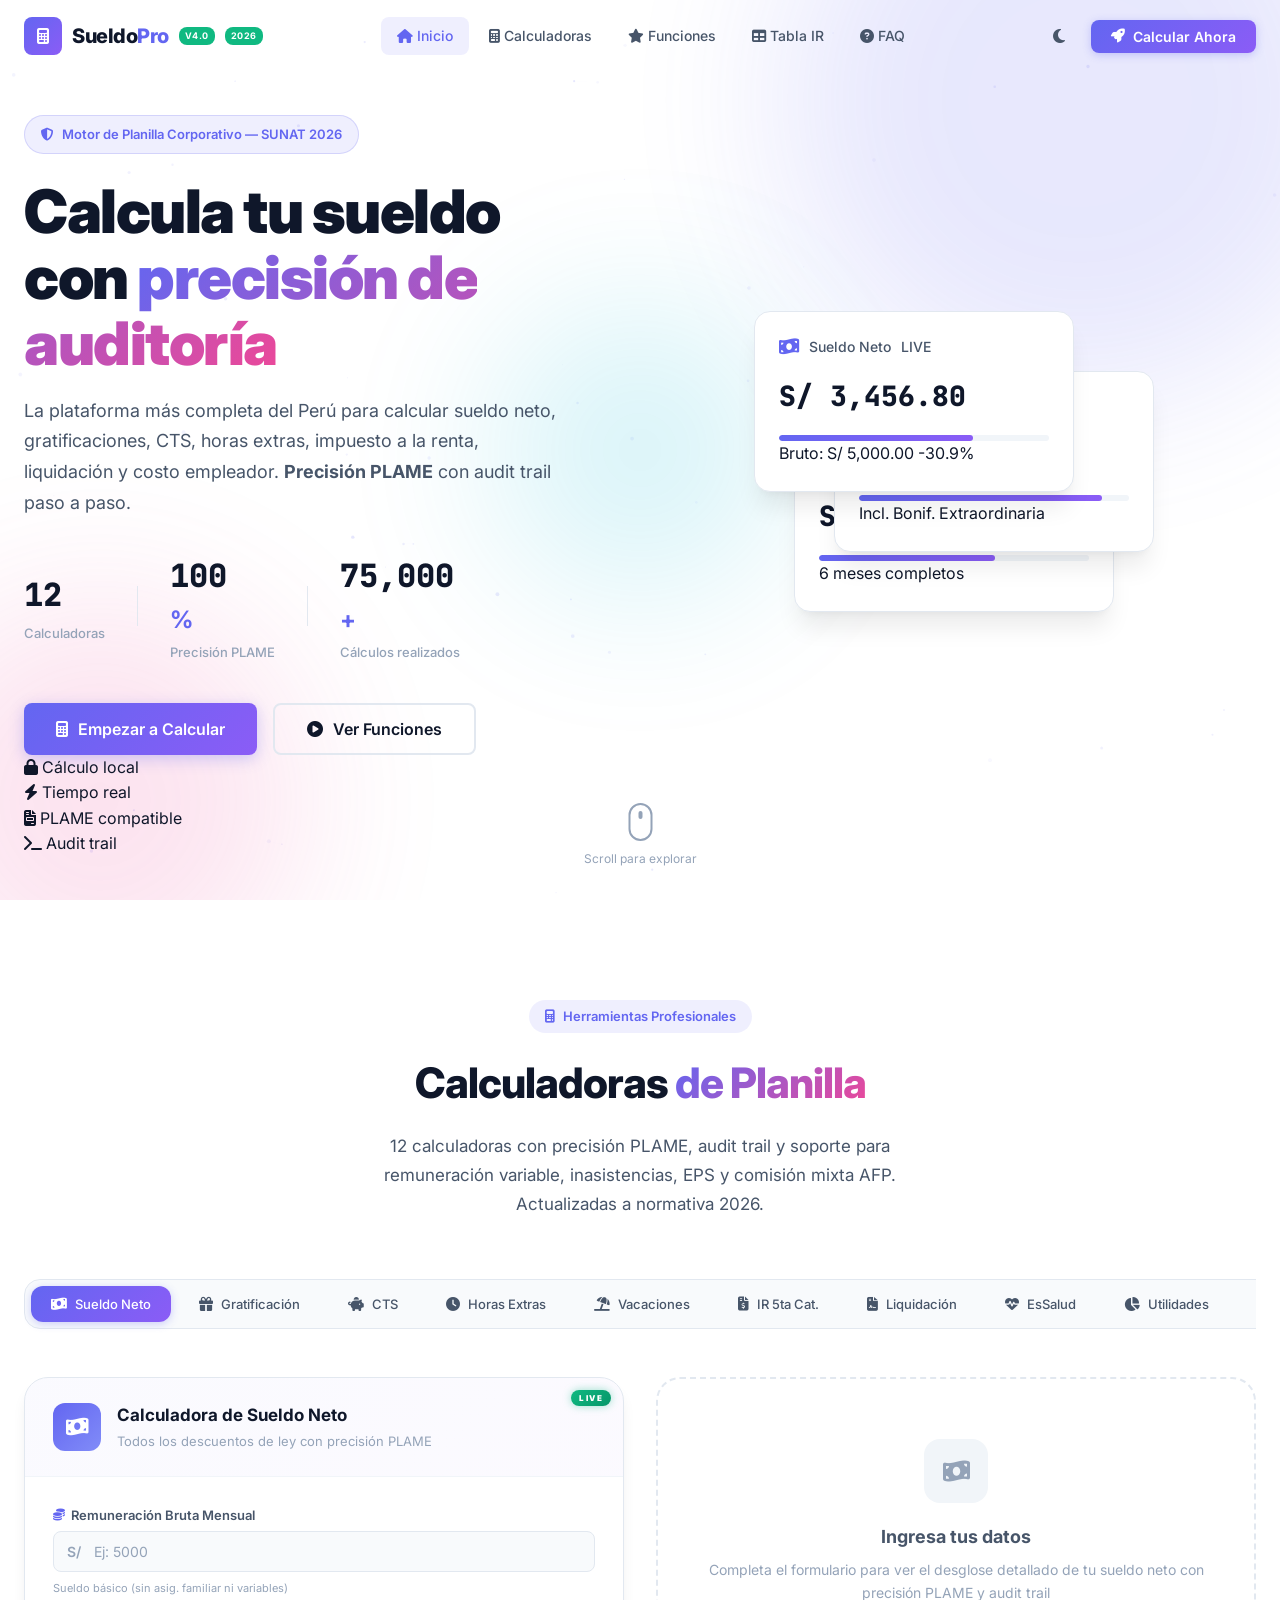
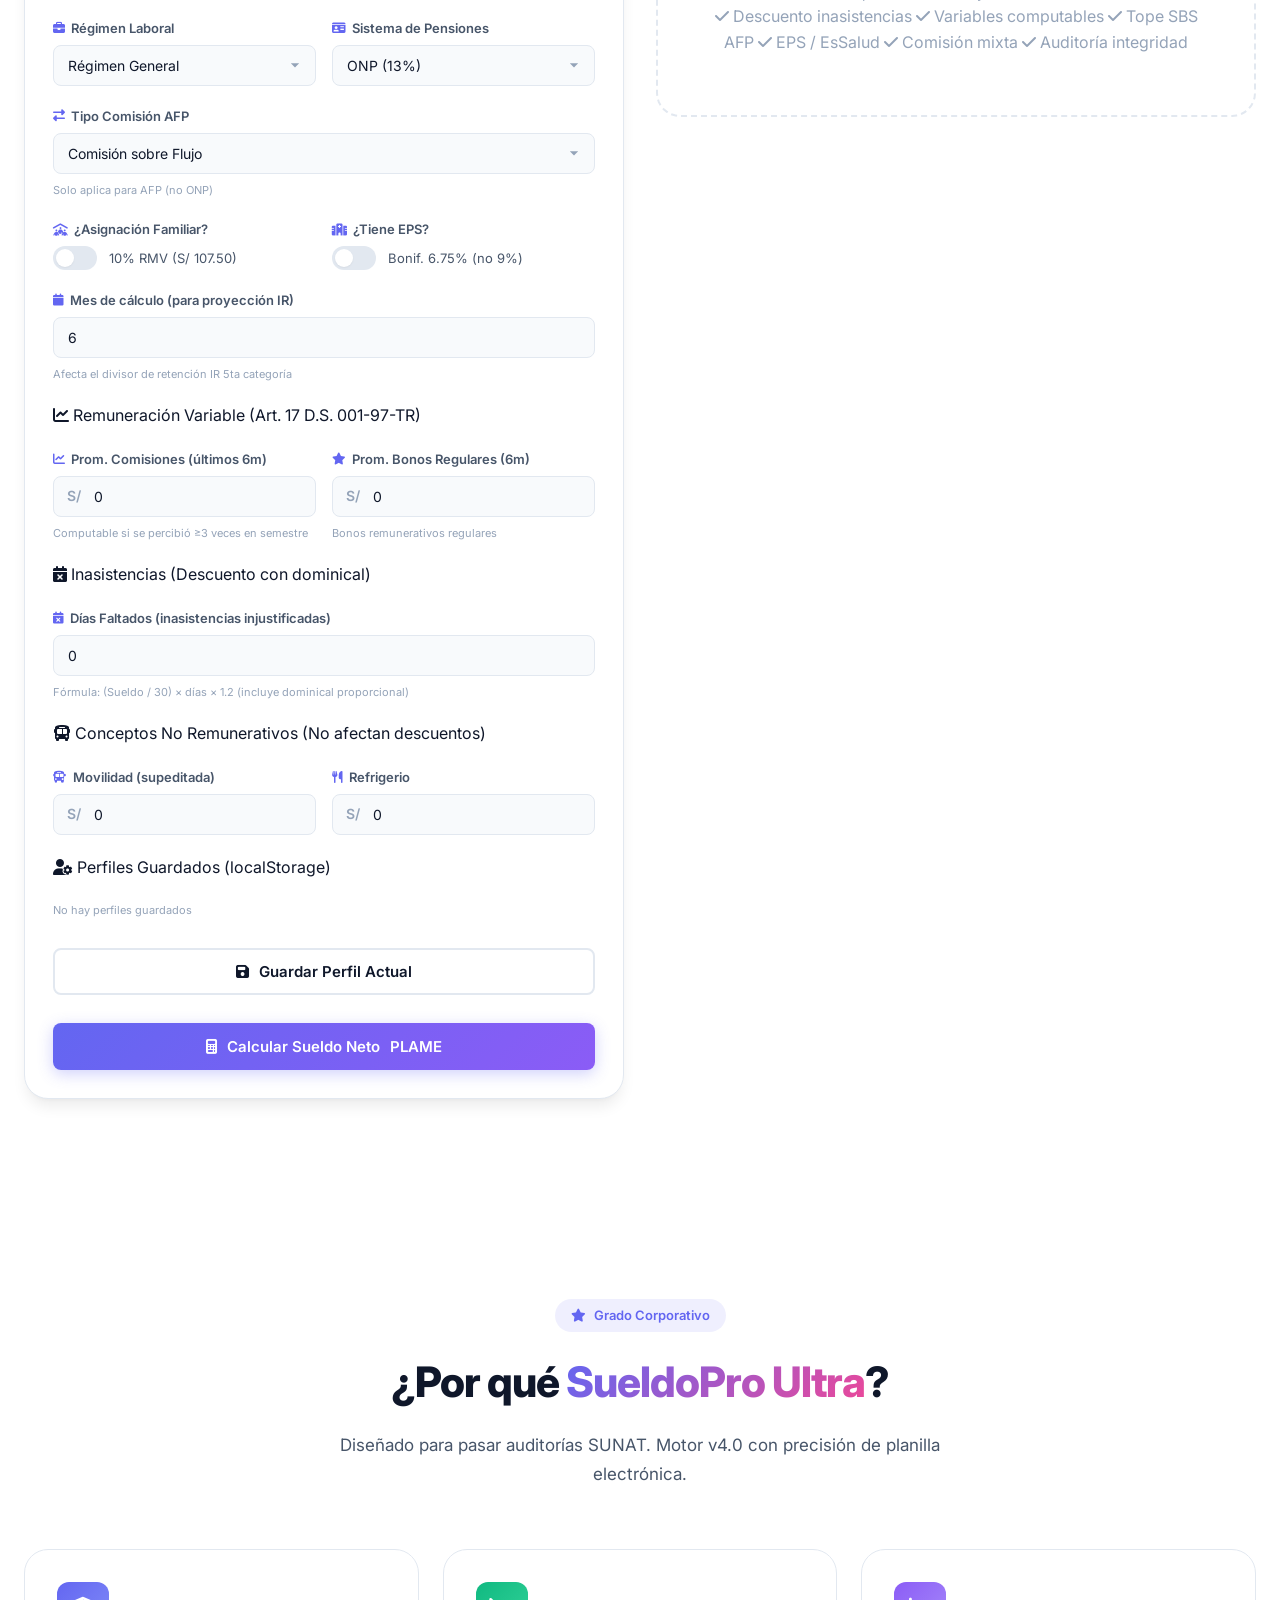
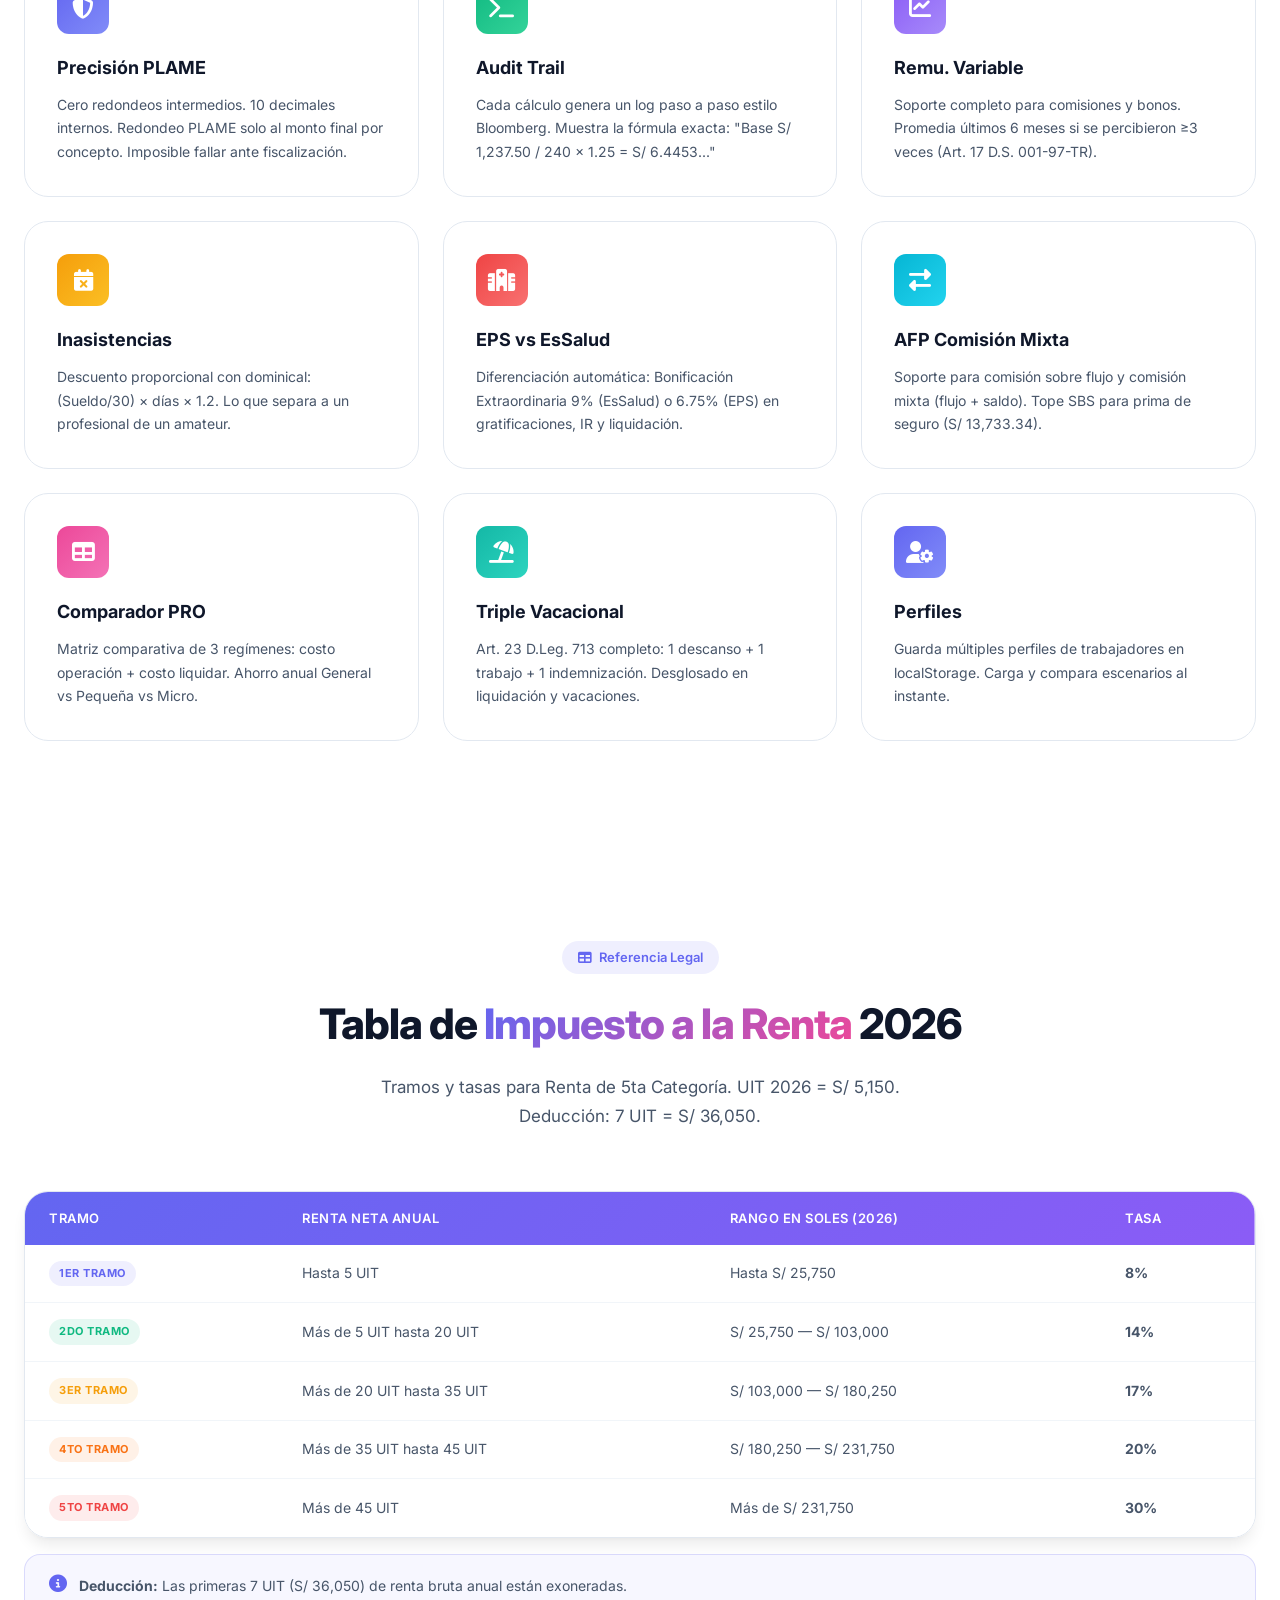
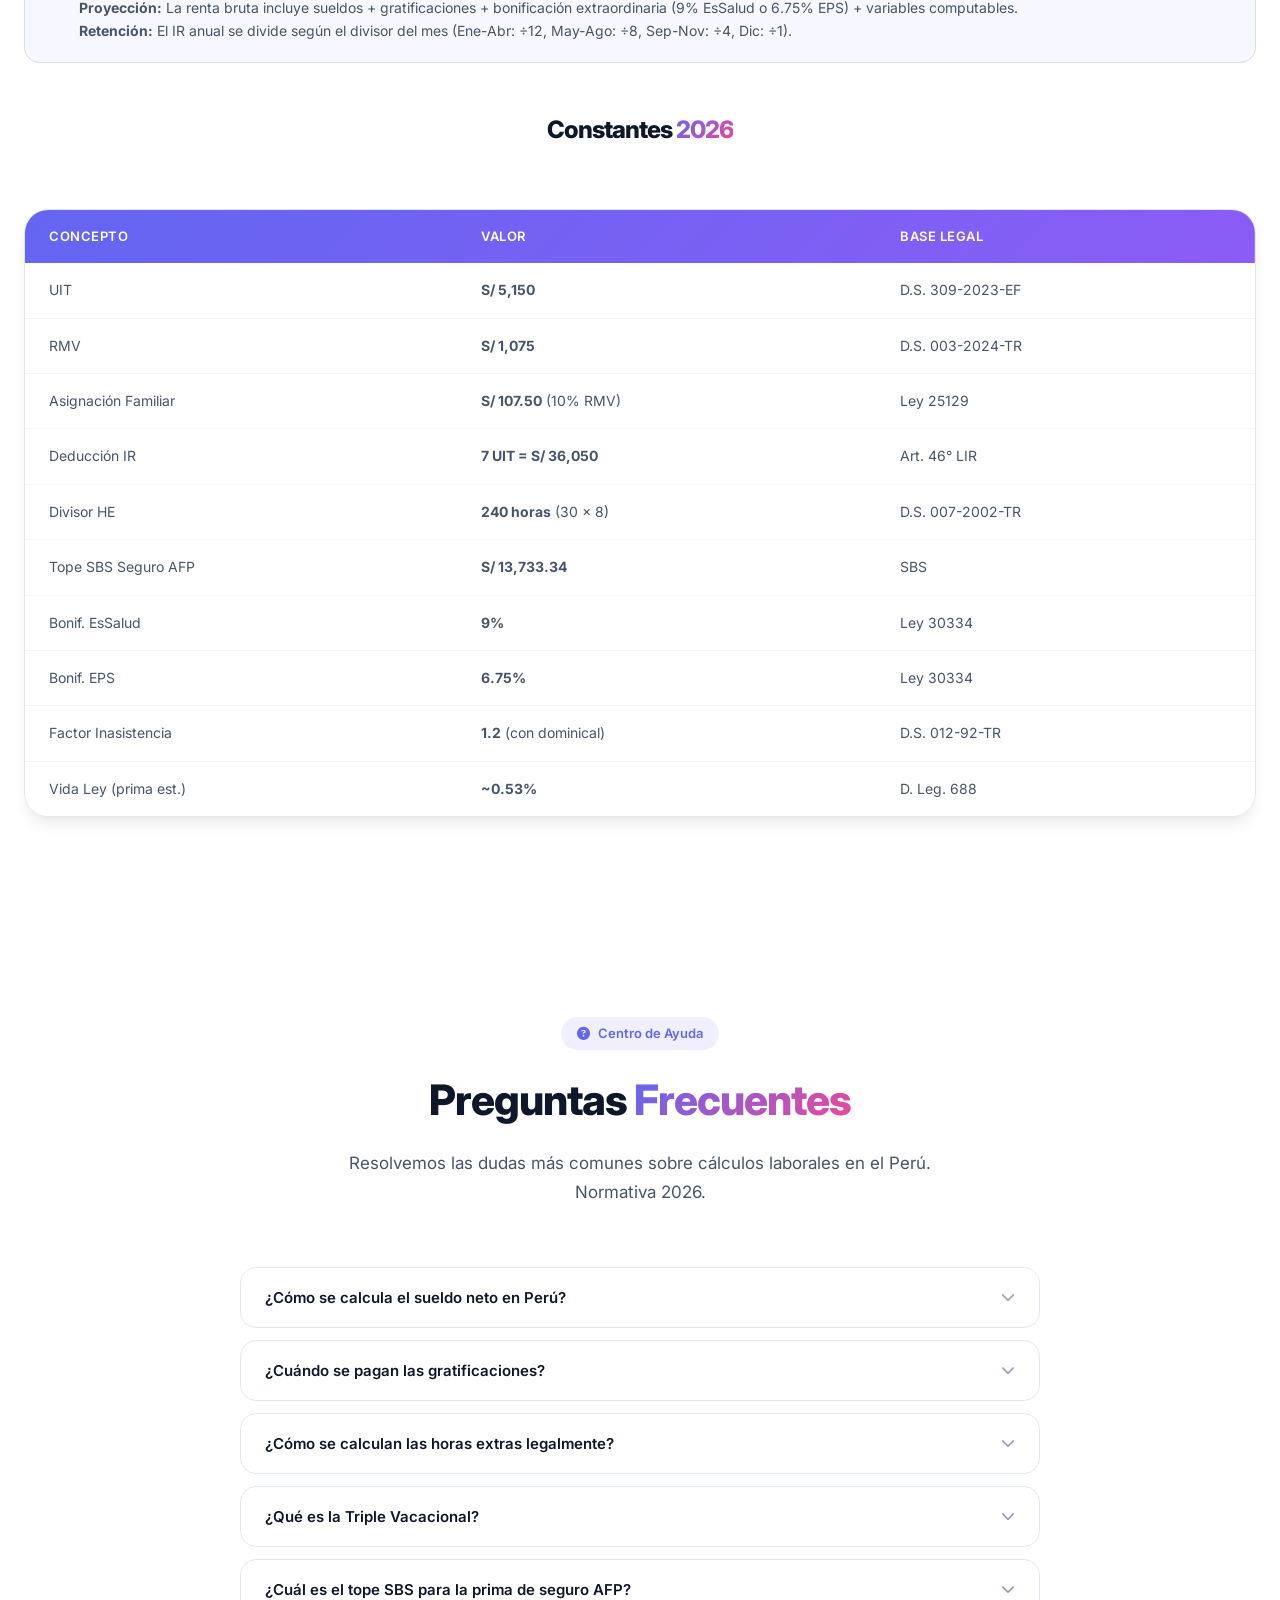
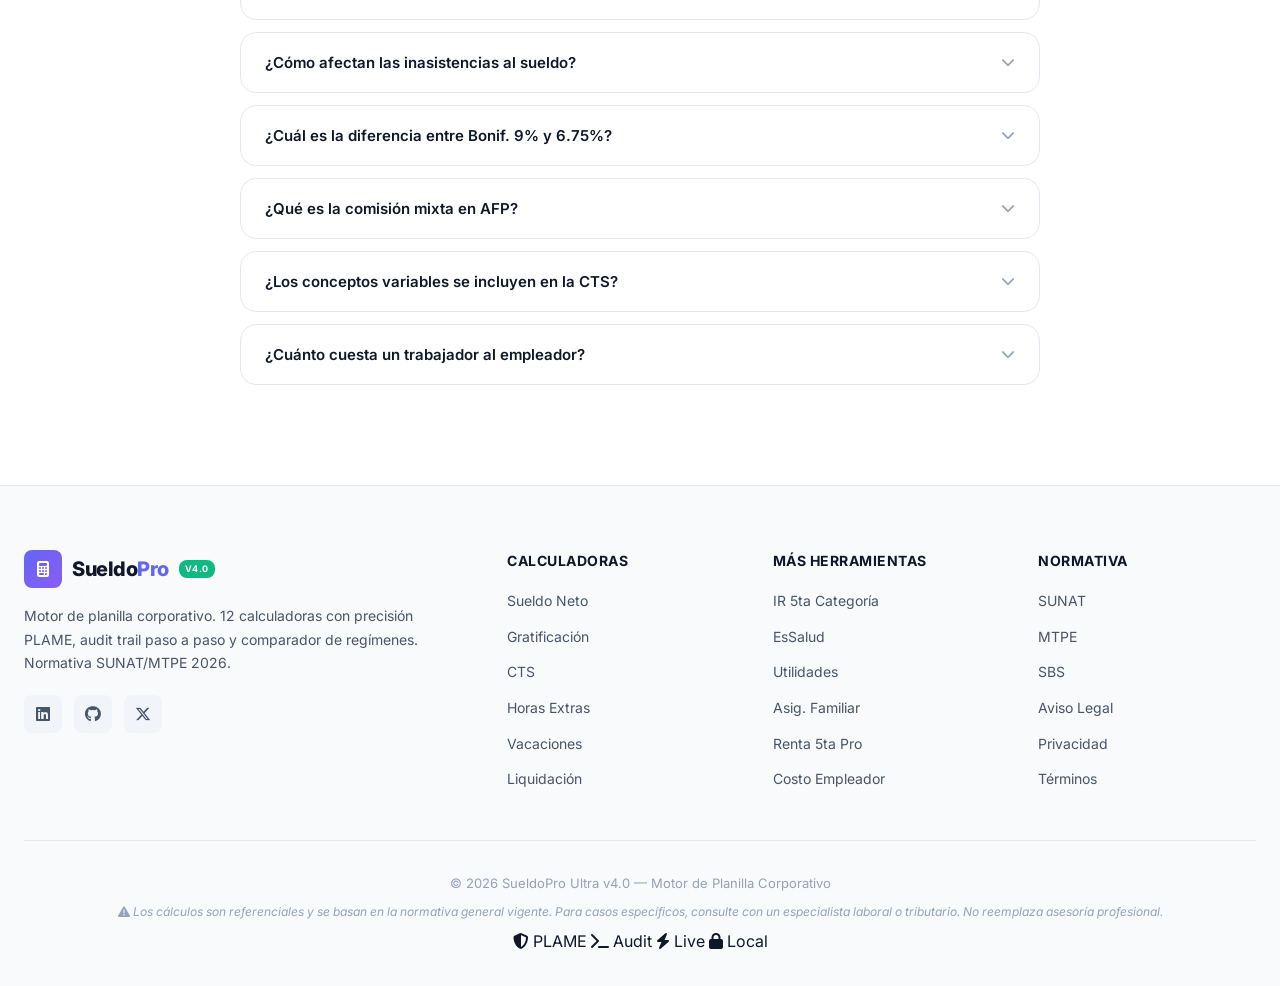
==== commit 9a767d91: "Add files via upload" ====
--- a/index.html
+++ b/index.html
@@ -1444,671 +1444,3 @@
 
 </body>
 </html>
-<!DOCTYPE html>
-<html lang="es" dir="ltr">
-<head>
-    <meta charset="UTF-8">
-    <meta name="viewport" content="width=device-width, initial-scale=1.0, maximum-scale=5.0">
-    <meta http-equiv="X-UA-Compatible" content="IE=edge">
-
-    <!-- ══════ SEO PRIMARY ══════ -->
-    <title>SueldoPro Ultra | Calculadora Laboral Perú 2026 — SUNAT PLAME</title>
-    <meta name="description" content="Calculadora laboral profesional del Perú 2026. Calcula sueldo neto, gratificaciones, CTS, horas extras, IR 5ta categoría, liquidación y costo empleador con precisión PLAME. Motor v4.0 con audit trail. 100% gratuita.">
-    <meta name="keywords" content="calculadora sueldo peru 2026, sueldo neto, gratificación julio diciembre, CTS deposito, horas extras calculo, impuesto renta quinta categoria, liquidacion beneficios sociales, SUNAT, planilla electronica PLAME, AFP ONP, costo empleador peru, asignacion familiar, EsSalud, utilidades peru">
-    <meta name="author" content="SueldoPro Ultra">
-    <meta name="robots" content="index, follow, max-image-preview:large, max-snippet:-1, max-video-preview:-1">
-    <link rel="canonical" href="https://sueldopro.pe/">
-
-    <!-- ══════ OPEN GRAPH ══════ -->
-    <meta property="og:title" content="SueldoPro Ultra — Calculadora Laboral Perú 2026">
-    <meta property="og:description" content="12 calculadoras con precisión PLAME, audit trail y comparador de regímenes. Sueldo neto, gratificaciones, CTS, horas extras, IR, liquidación y más.">
-    <meta property="og:type" content="website">
-    <meta property="og:url" content="https://sueldopro.pe/">
-    <meta property="og:site_name" content="SueldoPro Ultra">
-    <meta property="og:locale" content="es_PE">
-    <meta property="og:image" content="https://sueldopro.pe/og-image.png">
-    <meta property="og:image:width" content="1200">
-    <meta property="og:image:height" content="630">
-
-    <!-- ══════ TWITTER CARD ══════ -->
-    <meta name="twitter:card" content="summary_large_image">
-    <meta name="twitter:title" content="SueldoPro Ultra — Calculadora Laboral Perú 2026">
-    <meta name="twitter:description" content="Motor de planilla con precisión PLAME. 12 calculadoras gratuitas.">
-
-    <!-- ══════ PWA / THEME ══════ -->
-    <meta name="theme-color" content="#6366f1">
-    <meta name="apple-mobile-web-app-capable" content="yes">
-    <meta name="apple-mobile-web-app-status-bar-style" content="black-translucent">
-    <meta name="apple-mobile-web-app-title" content="SueldoPro">
-
-    <!-- ══════ FAVICON ══════ -->
-    <link rel="icon" type="image/svg+xml" href="data:image/svg+xml,<svg xmlns='http://www.w3.org/2000/svg' viewBox='0 0 100 100'><text y='.9em' font-size='90'>💰</text></svg>">
-    <link rel="apple-touch-icon" href="data:image/svg+xml,<svg xmlns='http://www.w3.org/2000/svg' viewBox='0 0 100 100'><text y='.9em' font-size='90'>💰</text></svg>">
-
-    <!-- ══════ PRECONNECT ══════ -->
-    <link rel="preconnect" href="https://fonts.googleapis.com">
-    <link rel="preconnect" href="https://fonts.gstatic.com" crossorigin>
-    <link rel="preconnect" href="https://pagead2.googlesyndication.com" crossorigin>
-
-    <!-- ══════ FONTS (display=swap for performance) ══════ -->
-    <link href="https://fonts.googleapis.com/css2?family=Inter:wght@300;400;500;600;700;800;900&family=JetBrains+Mono:wght@400;500;600;700&display=swap" rel="stylesheet">
-
-    <!-- ══════ ICONS (defer load) ══════ -->
-    <link rel="stylesheet" href="https://cdnjs.cloudflare.com/ajax/libs/font-awesome/6.5.1/css/all.min.css" media="print" onload="this.media='all'">
-    <noscript><link rel="stylesheet" href="https://cdnjs.cloudflare.com/ajax/libs/font-awesome/6.5.1/css/all.min.css"></noscript>
-
-    <!-- ══════ STYLESHEET ══════ -->
-    <link rel="stylesheet" href="style.css">
-
-    <!-- ══════ JSON-LD SCHEMA MARKUP ══════ -->
-    <script type="application/ld+json">
-    {
-        "@context": "https://schema.org",
-        "@type": "SoftwareApplication",
-        "name": "SueldoPro Ultra",
-        "applicationCategory": "FinanceApplication",
-        "applicationSubCategory": "Calculadora Laboral",
-        "operatingSystem": "Web",
-        "offers": {
-            "@type": "Offer",
-            "price": "0",
-            "priceCurrency": "PEN"
-        },
-        "aggregateRating": {
-            "@type": "AggregateRating",
-            "ratingValue": "4.9",
-            "ratingCount": "2847",
-            "bestRating": "5",
-            "worstRating": "1"
-        },
-        "description": "Calculadora laboral profesional del Perú 2026 con precisión PLAME. Sueldo neto, gratificaciones, CTS, horas extras, IR 5ta categoría, liquidación y costo empleador.",
-        "url": "https://sueldopro.pe/",
-        "author": {
-            "@type": "Organization",
-            "name": "SueldoPro"
-        },
-        "datePublished": "2024-01-01",
-        "dateModified": "2026-01-15",
-        "softwareVersion": "4.0.0",
-        "inLanguage": "es-PE",
-        "isAccessibleForFree": true,
-        "featureList": [
-            "Cálculo de sueldo neto con precisión PLAME",
-            "Gratificaciones julio y diciembre con bonificación 9%/6.75%",
-            "CTS con variables computables",
-            "Horas extras con divisor 240h legal",
-            "Impuesto a la Renta 5ta categoría con proyección real",
-            "Liquidación de beneficios sociales con triple vacacional",
-            "Costo total del empleador con comparador de regímenes",
-            "Audit trail paso a paso",
-            "Exportación CSV/Excel",
-            "Perfiles de trabajadores"
-        ]
-    }
-    </script>
-
-    <!-- ══════ FAQ SCHEMA ══════ -->
-    <script type="application/ld+json">
-    {
-        "@context": "https://schema.org",
-        "@type": "FAQPage",
-        "mainEntity": [
-            {
-                "@type": "Question",
-                "name": "¿Cómo se calcula el sueldo neto en Perú 2026?",
-                "acceptedAnswer": {
-                    "@type": "Answer",
-                    "text": "El sueldo neto se obtiene restando al sueldo bruto (incluyendo asignación familiar y promedio de variables) los descuentos de ley: aporte al sistema de pensiones (ONP 13% o AFP ~13.30%-13.61%) y el Impuesto a la Renta de 5ta categoría."
-                }
-            },
-            {
-                "@type": "Question",
-                "name": "¿Cuándo se pagan las gratificaciones en Perú?",
-                "acceptedAnswer": {
-                    "@type": "Answer",
-                    "text": "Se pagan en julio (Fiestas Patrias) y diciembre (Navidad). Incluyen una Bonificación Extraordinaria del 9% (EsSalud) o 6.75% (EPS)."
-                }
-            },
-            {
-                "@type": "Question",
-                "name": "¿Cómo se calculan las horas extras en Perú?",
-                "acceptedAnswer": {
-                    "@type": "Answer",
-                    "text": "Se divide la remuneración entre 240 horas (divisor legal). Primeras 2 horas: +25%. Siguientes: +35%. Nocturno: +35% adicional."
-                }
-            },
-            {
-                "@type": "Question",
-                "name": "¿Cuál es la UIT 2026 en Perú?",
-                "acceptedAnswer": {
-                    "@type": "Answer",
-                    "text": "La UIT 2026 es de S/ 5,150. Las primeras 7 UIT (S/ 36,050) de renta bruta anual están exoneradas del IR 5ta categoría."
-                }
-            },
-            {
-                "@type": "Question",
-                "name": "¿Qué es la Triple Vacacional?",
-                "acceptedAnswer": {
-                    "@type": "Answer",
-                    "text": "Art. 23 D.Leg. 713: Si el trabajador no gozó vacaciones, recibe 3 remuneraciones: 1 por descanso, 1 por trabajo y 1 de indemnización."
-                }
-            }
-        ]
-    }
-    </script>
-
-    <!-- ══════ BREADCRUMB SCHEMA ══════ -->
-    <script type="application/ld+json">
-    {
-        "@context": "https://schema.org",
-        "@type": "BreadcrumbList",
-        "itemListElement": [
-            { "@type": "ListItem", "position": 1, "name": "Inicio", "item": "https://sueldopro.pe/" },
-            { "@type": "ListItem", "position": 2, "name": "Calculadoras", "item": "https://sueldopro.pe/#calculadoras" },
-            { "@type": "ListItem", "position": 3, "name": "Tabla IR", "item": "https://sueldopro.pe/#tabla-ir" }
-        ]
-    }
-    </script>
-
-    <!-- ══════ ORGANIZATION SCHEMA ══════ -->
-    <script type="application/ld+json">
-    {
-        "@context": "https://schema.org",
-        "@type": "Organization",
-        "name": "SueldoPro Ultra",
-        "url": "https://sueldopro.pe/",
-        "logo": "https://sueldopro.pe/logo.png",
-        "sameAs": [
-            "https://linkedin.com/company/sueldopro",
-            "https://twitter.com/sueldopro"
-        ],
-        "contactPoint": {
-            "@type": "ContactPoint",
-            "contactType": "customer service",
-            "availableLanguage": "Spanish"
-        }
-    }
-    </script>
-
-    <!-- ══════ ADSENSE (async, no render-block) ══════ -->
-    <script async src="https://pagead2.googlesyndication.com/pagead/js/adsbygoogle.js?client=ca-pub-XXXXXXXXXX" crossorigin="anonymous"></script>
-
-    <!-- ══════ CRITICAL CSS INLINE ══════ -->
-    <style>
-        .loader-overlay{position:fixed;inset:0;background:#fff;z-index:10000;display:flex;align-items:center;justify-content:center;transition:opacity .5s,visibility .5s}
-        [data-theme="dark"] .loader-overlay{background:#0f172a}
-        .loader-overlay.hidden{opacity:0;visibility:hidden}
-        .loader-content{text-align:center}
-        .loader-logo{width:70px;height:70px;background:linear-gradient(135deg,#6366f1,#8b5cf6);border-radius:16px;display:flex;align-items:center;justify-content:center;margin:0 auto 24px;animation:lp 1.5s ease-in-out infinite}
-        .loader-logo i{font-size:30px;color:#fff}
-        .loader-bar{width:200px;height:4px;background:#e2e8f0;border-radius:99px;overflow:hidden;margin:0 auto 16px}
-        .loader-progress{height:100%;background:linear-gradient(135deg,#6366f1,#8b5cf6);border-radius:99px;animation:lb 1.5s ease-in-out forwards}
-        .loader-content p{color:#64748b;font-size:14px;font-weight:500}
-        .loader-version{color:#94a3b8;font-size:11px;letter-spacing:1px}
-        @keyframes lp{0%,100%{transform:scale(1)}50%{transform:scale(1.05)}}
-        @keyframes lb{0%{width:0}100%{width:100%}}
-        body{margin:0;font-family:'Inter',sans-serif}
-    </style>
-</head>
-<body>
-
-    <!-- ══════════════════════════════════════════
-         LOADER
-         ══════════════════════════════════════════ -->
-    <div id="loader" class="loader-overlay" role="status" aria-label="Cargando aplicación">
-        <div class="loader-content">
-            <div class="loader-logo"><i class="fas fa-calculator"></i></div>
-            <div class="loader-bar"><div class="loader-progress"></div></div>
-            <p>Inicializando Motor de Planilla v4.0...</p>
-            <span class="loader-version">SUNAT • PLAME • 2026</span>
-        </div>
-    </div>
-
-    <!-- ══════════════════════════════════════════
-         PARTICLES (lazy, reduced for perf)
-         ══════════════════════════════════════════ -->
-    <canvas id="particles" aria-hidden="true"></canvas>
-
-    <!-- ══════════════════════════════════════════
-         NAVBAR
-         ══════════════════════════════════════════ -->
-    <nav class="navbar" id="navbar" role="navigation" aria-label="Navegación principal">
-        <div class="nav-container">
-            <a href="#hero" class="nav-logo" aria-label="SueldoPro Ultra - Inicio">
-                <div class="logo-icon"><i class="fas fa-calculator"></i></div>
-                <span class="logo-text">Sueldo<span class="logo-highlight">Pro</span></span>
-                <span class="logo-badge">v4.0</span>
-                <span class="logo-badge logo-badge-green">2026</span>
-            </a>
-            <div class="nav-links" id="navLinks">
-                <a href="#hero" class="nav-link active" data-section="hero"><i class="fas fa-home"></i> Inicio</a>
-                <a href="#calculadoras" class="nav-link" data-section="calculadoras"><i class="fas fa-calculator"></i> Calculadoras</a>
-                <a href="#features" class="nav-link" data-section="features"><i class="fas fa-star"></i> Funciones</a>
-                <a href="#tabla-ir" class="nav-link" data-section="tabla-ir"><i class="fas fa-table"></i> Tabla IR</a>
-                <a href="#faq" class="nav-link" data-section="faq"><i class="fas fa-circle-question"></i> FAQ</a>
-            </div>
-            <div class="nav-actions">
-                <button class="theme-toggle" id="themeToggle" title="Cambiar tema" aria-label="Cambiar tema"><i class="fas fa-moon"></i></button>
-                <button class="btn-nav-cta" onclick="scrollToSection('calculadoras')"><i class="fas fa-rocket"></i><span>Calcular</span></button>
-            </div>
-            <button class="nav-hamburger" id="hamburger" aria-label="Menú" aria-expanded="false"><span></span><span></span><span></span></button>
-        </div>
-    </nav>
-
-    <!-- ══════════════════════════════════════════
-         HERO SECTION
-         ══════════════════════════════════════════ -->
-    <header class="hero" id="hero">
-        <div class="hero-bg-elements" aria-hidden="true">
-            <div class="hero-circle circle-1"></div>
-            <div class="hero-circle circle-2"></div>
-            <div class="hero-circle circle-3"></div>
-        </div>
-        <div class="hero-container">
-            <div class="hero-content">
-                <div class="hero-badge animate-fade-in"><i class="fas fa-shield-halved"></i> Motor de Planilla Corporativo — SUNAT 2026</div>
-                <h1 class="hero-title animate-fade-in">Calcula tu sueldo con <span class="gradient-text">precisión de auditoría</span></h1>
-                <p class="hero-subtitle animate-fade-in">La plataforma más completa del Perú para calcular sueldo neto, gratificaciones, CTS, horas extras, IR 5ta, liquidación y costo empleador. <strong>Precisión PLAME</strong> con audit trail paso a paso.</p>
-                <div class="hero-stats animate-fade-in">
-                    <div class="stat-item"><span class="stat-number" data-count="12">0</span><span class="stat-label">Calculadoras</span></div>
-                    <div class="stat-divider"></div>
-                    <div class="stat-item"><span class="stat-number" data-count="100">0</span><span class="stat-suffix">%</span><span class="stat-label">Precisión PLAME</span></div>
-                    <div class="stat-divider"></div>
-                    <div class="stat-item"><span class="stat-number" data-count="75000">0</span><span class="stat-suffix">+</span><span class="stat-label">Cálculos realizados</span></div>
-                </div>
-                <div class="hero-actions animate-fade-in">
-                    <button class="btn-primary btn-lg" onclick="scrollToSection('calculadoras')"><i class="fas fa-calculator"></i> Empezar a Calcular</button>
-                    <button class="btn-outline btn-lg" onclick="scrollToSection('features')"><i class="fas fa-play-circle"></i> Ver Funciones</button>
-                </div>
-                <div class="hero-trust animate-fade-in">
-                    <div class="trust-item"><i class="fas fa-lock"></i><span>Local</span></div>
-                    <div class="trust-item"><i class="fas fa-bolt"></i><span>Live</span></div>
-                    <div class="trust-item"><i class="fas fa-file-invoice"></i><span>PLAME</span></div>
-                    <div class="trust-item"><i class="fas fa-terminal"></i><span>Audit</span></div>
-                    <div class="trust-item"><i class="fas fa-file-csv"></i><span>Export</span></div>
-                </div>
-            </div>
-            <div class="hero-visual animate-fade-in" aria-hidden="true">
-                <div class="hero-card-stack">
-                    <div class="hero-preview-card card-1">
-                        <div class="preview-header"><i class="fas fa-money-bill-wave"></i><span>Sueldo Neto</span><span class="preview-badge">LIVE</span></div>
-                        <div class="preview-amount">S/ 3,456.80</div>
-                        <div class="preview-bar"><div class="bar-fill" style="width:72%"></div></div>
-                    </div>
-                    <div class="hero-preview-card card-2">
-                        <div class="preview-header"><i class="fas fa-gift"></i><span>Gratificación</span><span class="preview-badge preview-badge-green">+9%</span></div>
-                        <div class="preview-amount">S/ 5,450.00</div>
-                        <div class="preview-bar"><div class="bar-fill bar-fill-green" style="width:90%"></div></div>
-                    </div>
-                    <div class="hero-preview-card card-3">
-                        <div class="preview-header"><i class="fas fa-piggy-bank"></i><span>CTS</span></div>
-                        <div class="preview-amount">S/ 2,916.67</div>
-                        <div class="preview-bar"><div class="bar-fill bar-fill-purple" style="width:65%"></div></div>
-                    </div>
-                </div>
-            </div>
-        </div>
-        <div class="hero-scroll-indicator" aria-hidden="true"><div class="scroll-mouse"><div class="scroll-dot"></div></div><span>Scroll para explorar</span></div>
-    </header>
-
-    <!-- ══════════════════════════════════════════
-         AD SLOT: TOP BANNER (after hero)
-         ══════════════════════════════════════════ -->
-    <div class="ad-container ad-top-banner" aria-label="Publicidad">
-        <div class="container">
-            <div class="ad-slot" id="ad-top-banner" data-ad-slot="top-banner">
-                <ins class="adsbygoogle"
-                     style="display:block"
-                     data-ad-client="ca-pub-XXXXXXXXXX"
-                     data-ad-slot="1234567890"
-                     data-ad-format="horizontal"
-                     data-full-width-responsive="true"></ins>
-                <span class="ad-label">Publicidad</span>
-            </div>
-        </div>
-    </div>
-
-    <!-- ══════════════════════════════════════════
-         CALCULADORAS SECTION
-         ══════════════════════════════════════════ -->
-    <section class="section calculadoras-section" id="calculadoras" aria-labelledby="calc-heading">
-        <div class="container">
-            <div class="section-header">
-                <span class="section-badge"><i class="fas fa-calculator"></i> Herramientas Profesionales</span>
-                <h2 class="section-title" id="calc-heading">Calculadoras <span class="gradient-text">de Planilla</span></h2>
-                <p class="section-subtitle">12 calculadoras con precisión PLAME, audit trail y exportación CSV. Normativa 2026.</p>
-            </div>
-
-            <!-- TABS -->
-            <div class="calc-tabs-wrapper">
-                <div class="calc-tabs" id="calcTabs" role="tablist">
-                    <button class="calc-tab active" data-calc="sueldo-neto" role="tab" aria-selected="true"><i class="fas fa-money-bill-wave"></i><span>Sueldo Neto</span></button>
-                    <button class="calc-tab" data-calc="gratificacion" role="tab"><i class="fas fa-gift"></i><span>Gratificación</span></button>
-                    <button class="calc-tab" data-calc="cts" role="tab"><i class="fas fa-piggy-bank"></i><span>CTS</span></button>
-                    <button class="calc-tab" data-calc="horas-extras" role="tab"><i class="fas fa-clock"></i><span>Horas Extras</span></button>
-                    <button class="calc-tab" data-calc="vacaciones" role="tab"><i class="fas fa-umbrella-beach"></i><span>Vacaciones</span></button>
-                    <button class="calc-tab" data-calc="impuesto-renta" role="tab"><i class="fas fa-file-invoice-dollar"></i><span>IR 5ta Cat.</span></button>
-                    <button class="calc-tab" data-calc="liquidacion" role="tab"><i class="fas fa-file-contract"></i><span>Liquidación</span></button>
-                    <button class="calc-tab" data-calc="essalud" role="tab"><i class="fas fa-heart-pulse"></i><span>EsSalud</span></button>
-                    <button class="calc-tab" data-calc="utilidades" role="tab"><i class="fas fa-chart-pie"></i><span>Utilidades</span></button>
-                    <button class="calc-tab" data-calc="asignacion-familiar" role="tab"><i class="fas fa-people-roof"></i><span>Asig. Familiar</span></button>
-                    <button class="calc-tab" data-calc="renta-quinta" role="tab"><i class="fas fa-landmark"></i><span>Renta 5ta Pro</span></button>
-                    <button class="calc-tab" data-calc="costo-empleador" role="tab"><i class="fas fa-building"></i><span>Costo Empleador</span></button>
-                </div>
-            </div>
-
-            <!-- ═══════════════════════════════════════
-                 PANEL: SUELDO NETO
-                 ═══════════════════════════════════════ -->
-            <div class="calc-panels">
-                <div class="calc-panel active" id="panel-sueldo-neto" role="tabpanel">
-                    <div class="calc-layout">
-                        <div class="calc-form-area">
-                            <div class="calc-card">
-                                <div class="calc-card-header">
-                                    <div class="calc-icon-wrapper gradient-blue"><i class="fas fa-money-bill-wave"></i></div>
-                                    <div><h3>Calculadora de Sueldo Neto</h3><p>Todos los descuentos de ley con precisión PLAME</p></div>
-                                </div>
-                                <div class="calc-card-body">
-                                    <div class="form-group">
-                                        <label class="form-label" for="sn-sueldo-bruto"><i class="fas fa-coins"></i> Remuneración Bruta Mensual</label>
-                                        <div class="input-wrapper"><span class="input-prefix">S/</span><input type="number" id="sn-sueldo-bruto" class="form-input" placeholder="Ej: 5000" min="0" step="0.01" inputmode="decimal"></div>
-                                        <span class="form-hint">Sueldo básico sin asig. familiar ni variables</span>
-                                    </div>
-                                    <div class="form-row">
-                                        <div class="form-group">
-                                            <label class="form-label" for="sn-regimen"><i class="fas fa-briefcase"></i> Régimen</label>
-                                            <select id="sn-regimen" class="form-select"><option value="general">General</option><option value="pequena">Pequeña Empresa</option><option value="micro">Microempresa</option></select>
-                                        </div>
-                                        <div class="form-group">
-                                            <label class="form-label" for="sn-pension"><i class="fas fa-id-card"></i> Pensiones</label>
-                                            <select id="sn-pension" class="form-select"><option value="onp">ONP (13%)</option><option value="afp-habitat">AFP Habitat</option><option value="afp-integra">AFP Integra</option><option value="afp-prima">AFP Prima</option><option value="afp-profuturo">AFP ProFuturo</option></select>
-                                        </div>
-                                    </div>
-                                    <div class="form-group">
-                                        <label class="form-label" for="sn-tipo-comision"><i class="fas fa-exchange-alt"></i> Tipo Comisión AFP</label>
-                                        <select id="sn-tipo-comision" class="form-select"><option value="flujo">Sobre Flujo</option><option value="mixta">Mixta (Flujo + Saldo)</option></select>
-                                    </div>
-                                    <div class="form-row">
-                                        <div class="form-group"><label class="form-label"><i class="fas fa-people-roof"></i> ¿Asig. Familiar?</label><div class="toggle-wrapper"><label class="toggle"><input type="checkbox" id="sn-asig-familiar"><span class="toggle-slider"></span></label><span class="toggle-label">S/ 107.50</span></div></div>
-                                        <div class="form-group"><label class="form-label"><i class="fas fa-hospital"></i> ¿EPS?</label><div class="toggle-wrapper"><label class="toggle"><input type="checkbox" id="sn-tiene-eps"><span class="toggle-slider"></span></label><span class="toggle-label">Bonif. 6.75%</span></div></div>
-                                    </div>
-                                    <div class="form-group">
-                                        <label class="form-label" for="sn-meses"><i class="fas fa-calendar"></i> Mes de cálculo</label>
-                                        <input type="number" id="sn-meses" class="form-input" value="6" min="1" max="12">
-                                    </div>
-
-                                    <!-- Ad Slot: Sidebar -->
-                                    <div class="ad-slot-sidebar" data-ad-slot="sidebar-sueldo">
-                                        <ins class="adsbygoogle" style="display:block" data-ad-client="ca-pub-XXXXXXXXXX" data-ad-slot="9876543210" data-ad-format="rectangle"></ins>
-                                        <span class="ad-label">Publicidad</span>
-                                    </div>
-
-                                    <div class="form-section-divider"><i class="fas fa-chart-line"></i><span>Remuneración Variable</span></div>
-                                    <div class="form-row">
-                                        <div class="form-group"><label class="form-label" for="sn-promedio-comisiones"><i class="fas fa-chart-line"></i> Prom. Comisiones (6m)</label><div class="input-wrapper"><span class="input-prefix">S/</span><input type="number" id="sn-promedio-comisiones" class="form-input" placeholder="0" min="0" step="0.01" value="0" inputmode="decimal"></div></div>
-                                        <div class="form-group"><label class="form-label" for="sn-promedio-bonos"><i class="fas fa-star"></i> Prom. Bonos (6m)</label><div class="input-wrapper"><span class="input-prefix">S/</span><input type="number" id="sn-promedio-bonos" class="form-input" placeholder="0" min="0" step="0.01" value="0" inputmode="decimal"></div></div>
-                                    </div>
-                                    <div class="form-section-divider"><i class="fas fa-calendar-xmark"></i><span>Inasistencias</span></div>
-                                    <div class="form-group">
-                                        <label class="form-label" for="sn-dias-faltados"><i class="fas fa-calendar-xmark"></i> Días Faltados</label>
-                                        <input type="number" id="sn-dias-faltados" class="form-input" value="0" min="0" max="30" inputmode="numeric">
-                                        <span class="form-hint">(Sueldo/30) × días × 1.2</span>
-                                    </div>
-                                    <div class="form-section-divider"><i class="fas fa-bus"></i><span>No Remunerativos</span></div>
-                                    <div class="form-row">
-                                        <div class="form-group"><label class="form-label" for="sn-movilidad"><i class="fas fa-bus"></i> Movilidad</label><div class="input-wrapper"><span class="input-prefix">S/</span><input type="number" id="sn-movilidad" class="form-input" placeholder="0" min="0" step="0.01" value="0" inputmode="decimal"></div></div>
-                                        <div class="form-group"><label class="form-label" for="sn-refrigerio"><i class="fas fa-utensils"></i> Refrigerio</label><div class="input-wrapper"><span class="input-prefix">S/</span><input type="number" id="sn-refrigerio" class="form-input" placeholder="0" min="0" step="0.01" value="0" inputmode="decimal"></div></div>
-                                    </div>
-                                    <div class="form-section-divider"><i class="fas fa-user-gear"></i><span>Perfiles</span></div>
-                                    <div id="perfilesLista" class="perfiles-container"></div>
-                                    <button class="btn-outline btn-block" onclick="guardarPerfilUI()" style="margin-top:8px"><i class="fas fa-save"></i> Guardar Perfil</button>
-
-                                    <button class="btn-primary btn-block btn-calculate" onclick="calcularSueldoNeto()"><i class="fas fa-calculator"></i> Calcular Sueldo Neto <span class="btn-badge">PLAME</span></button>
-                                </div>
-                            </div>
-                        </div>
-                        <div class="calc-result-area" id="result-sueldo-neto">
-                            <div class="result-placeholder">
-                                <div class="result-placeholder-icon"><i class="fas fa-money-bill-wave"></i></div>
-                                <h4>Ingresa tus datos</h4>
-                                <p>Desglose con precisión PLAME, audit trail y exportación CSV</p>
-                                <div class="placeholder-features">
-                                    <span><i class="fas fa-check"></i> Inasistencias</span>
-                                    <span><i class="fas fa-check"></i> Variables</span>
-                                    <span><i class="fas fa-check"></i> Tope SBS</span>
-                                    <span><i class="fas fa-check"></i> EPS/EsSalud</span>
-                                    <span><i class="fas fa-check"></i> Com. Mixta</span>
-                                    <span><i class="fas fa-check"></i> Auditoría</span>
-                                </div>
-                            </div>
-                        </div>
-                    </div>
-                </div>
-
-                <!-- ═══ PANEL: GRATIFICACIÓN ═══ -->
-                <div class="calc-panel" id="panel-gratificacion" role="tabpanel">
-                    <div class="calc-layout"><div class="calc-form-area"><div class="calc-card"><div class="calc-card-header"><div class="calc-icon-wrapper gradient-green"><i class="fas fa-gift"></i></div><div><h3>Gratificación</h3><p>Ley 27735 + Ley 30334 — EsSalud 9% / EPS 6.75%</p></div></div><div class="calc-card-body">
-                        <div class="form-group"><label class="form-label" for="grat-sueldo"><i class="fas fa-coins"></i> Remuneración Bruta</label><div class="input-wrapper"><span class="input-prefix">S/</span><input type="number" id="grat-sueldo" class="form-input" placeholder="Ej: 4000" min="0" step="0.01" inputmode="decimal"></div></div>
-                        <div class="form-row"><div class="form-group"><label class="form-label" for="grat-periodo"><i class="fas fa-calendar-alt"></i> Período</label><select id="grat-periodo" class="form-select"><option value="julio">Julio</option><option value="diciembre">Diciembre</option></select></div><div class="form-group"><label class="form-label" for="grat-meses"><i class="fas fa-calendar-check"></i> Meses semestre</label><input type="number" id="grat-meses" class="form-input" value="6" min="1" max="6" inputmode="numeric"></div></div>
-                        <div class="form-row"><div class="form-group"><label class="form-label"><i class="fas fa-people-roof"></i> Asig. Familiar</label><div class="toggle-wrapper"><label class="toggle"><input type="checkbox" id="grat-asig-familiar"><span class="toggle-slider"></span></label><span class="toggle-label">S/ 107.50</span></div></div><div class="form-group"><label class="form-label" for="grat-bonif-tipo"><i class="fas fa-hospital"></i> Bonificación</label><select id="grat-bonif-tipo" class="form-select"><option value="essalud">EsSalud 9%</option><option value="eps">EPS 6.75%</option></select></div></div>
-                        <div class="form-section-divider"><i class="fas fa-chart-line"></i><span>Variables</span></div>
-                        <div class="form-row"><div class="form-group"><label class="form-label" for="grat-promedio-comisiones"><i class="fas fa-chart-line"></i> Comisiones</label><div class="input-wrapper"><span class="input-prefix">S/</span><input type="number" id="grat-promedio-comisiones" class="form-input" value="0" min="0" step="0.01" inputmode="decimal"></div></div><div class="form-group"><label class="form-label" for="grat-promedio-bonos"><i class="fas fa-star"></i> Bonos</label><div class="input-wrapper"><span class="input-prefix">S/</span><input type="number" id="grat-promedio-bonos" class="form-input" value="0" min="0" step="0.01" inputmode="decimal"></div></div></div>
-                        <button class="btn-primary btn-block btn-calculate" onclick="calcularGratificacion()"><i class="fas fa-calculator"></i> Calcular Gratificación</button>
-                    </div></div></div><div class="calc-result-area" id="result-gratificacion"><div class="result-placeholder"><div class="result-placeholder-icon"><i class="fas fa-gift"></i></div><h4>Gratificación</h4><p>Con EPS 6.75% y variables computables</p></div></div></div>
-                </div>
-
-                <!-- ═══ PANEL: CTS ═══ -->
-                <div class="calc-panel" id="panel-cts" role="tabpanel">
-                    <div class="calc-layout"><div class="calc-form-area"><div class="calc-card"><div class="calc-card-header"><div class="calc-icon-wrapper gradient-purple"><i class="fas fa-piggy-bank"></i></div><div><h3>CTS</h3><p>D.S. 001-97-TR — Con 1/6 gratificación y variables</p></div></div><div class="calc-card-body">
-                        <div class="form-group"><label class="form-label" for="cts-sueldo"><i class="fas fa-coins"></i> Remuneración</label><div class="input-wrapper"><span class="input-prefix">S/</span><input type="number" id="cts-sueldo" class="form-input" placeholder="Ej: 3500" min="0" step="0.01" inputmode="decimal"></div></div>
-                        <div class="form-row"><div class="form-group"><label class="form-label" for="cts-m<strong>Deducción:</strong> 7 UIT (S/ 36,050) exoneradas. <strong>Bonif.:</strong> 9% EsSalud / 6.75% EPS incluida en proyección.</p></div></div>
-
-            <h3 class="section-title" style="font-size:22px;margin-top:48px;text-align:center">Constantes <span class="gradient-text">2026</span></h3>
-            <div class="table-responsive" style="margin-top:24px">
-                <table class="premium-table" aria-label="Constantes laborales 2026">
-                    <thead><tr><th>Concepto</th><th>Valor</th><th>Base Legal</th></tr></thead>
-                    <tbody>
-                        <tr><td>UIT</td><td><strong>S/ 5,150</strong></td><td>D.S. 309-2023-EF</td></tr>
-                        <tr><td>RMV</td><td><strong>S/ 1,075</strong></td><td>D.S. 003-2024-TR</td></tr>
-                        <tr><td>Asig. Familiar</td><td><strong>S/ 107.50</strong></td><td>Ley 25129</td></tr>
-                        <tr><td>Divisor HE</td><td><strong>240h</strong></td><td>D.S. 007-2002-TR</td></tr>
-                        <tr><td>Tope SBS Seguro</td><td><strong>S/ 13,733.34</strong></td><td>SBS</td></tr>
-                        <tr><td>Bonif. EsSalud</td><td><strong>9%</strong></td><td>Ley 30334</td></tr>
-                        <tr><td>Bonif. EPS</td><td><strong>6.75%</strong></td><td>Ley 30334</td></tr>
-                        <tr><td>Factor Inasistencia</td><td><strong>1.2</strong></td><td>D.S. 012-92-TR</td></tr>
-                    </tbody>
-                </table>
-            </div>
-        </div>
-    </section>
-
-    <!-- ══════════════════════════════════════════
-         FAQ SECTION
-         ══════════════════════════════════════════ -->
-    <section class="section faq-section" id="faq" aria-labelledby="faq-heading">
-        <div class="container">
-            <div class="section-header">
-                <span class="section-badge"><i class="fas fa-circle-question"></i> Centro de Ayuda</span>
-                <h2 class="section-title" id="faq-heading">Preguntas <span class="gradient-text">Frecuentes</span></h2>
-                <p class="section-subtitle">Normativa laboral peruana 2026. Actualizado.</p>
-            </div>
-            <div class="faq-list" id="faqList" role="list"></div>
-        </div>
-    </section>
-
-    <!-- ══════════════════════════════════════════
-         CTA LEAD GENERATION BANNER
-         ══════════════════════════════════════════ -->
-    <section class="section cta-lead-section" id="cta-lead" aria-label="Consulta profesional">
-        <div class="container">
-            <div class="cta-lead-card">
-                <div class="cta-lead-content">
-                    <div class="cta-lead-icon"><i class="fas fa-gavel"></i></div>
-                    <div class="cta-lead-text">
-                        <h3>¿Dudas con tu liquidación o derechos laborales?</h3>
-                        <p>Nuestros abogados laborales especializados pueden revisar tu caso. Consulta gratuita de 15 minutos.</p>
-                    </div>
-                </div>
-                <div class="cta-lead-actions">
-                    <button class="btn-primary btn-lg cta-lead-btn" onclick="openLeadModal()">
-                        <i class="fas fa-user-tie"></i> Consultar con Abogado Laboral
-                    </button>
-                    <span class="cta-lead-hint"><i class="fas fa-shield-halved"></i> Datos protegidos — Ley 29733</span>
-                </div>
-            </div>
-        </div>
-    </section>
-
-    <!-- ══════════════════════════════════════════
-         LEAD MODAL
-         ══════════════════════════════════════════ -->
-    <div class="modal-overlay" id="leadModal" role="dialog" aria-modal="true" aria-labelledby="leadModalTitle" hidden>
-        <div class="modal-card">
-            <button class="modal-close" onclick="closeLeadModal()" aria-label="Cerrar">&times;</button>
-            <div class="modal-header">
-                <div class="modal-icon"><i class="fas fa-user-tie"></i></div>
-                <h3 id="leadModalTitle">Consulta con Abogado Laboral</h3>
-                <p>Completa tus datos y recibirás una respuesta en 24 horas hábiles</p>
-            </div>
-            <form class="modal-form" id="leadForm" onsubmit="submitLead(event)">
-                <div class="form-group">
-                    <label class="form-label" for="lead-nombre"><i class="fas fa-user"></i> Nombre completo</label>
-                    <input type="text" id="lead-nombre" class="form-input" required placeholder="Tu nombre" autocomplete="name">
-                </div>
-                <div class="form-row">
-                    <div class="form-group">
-                        <label class="form-label" for="lead-email"><i class="fas fa-envelope"></i> Email</label>
-                        <input type="email" id="lead-email" class="form-input" required placeholder="tu@email.com" autocomplete="email">
-                    </div>
-                    <div class="form-group">
-                        <label class="form-label" for="lead-telefono"><i class="fas fa-phone"></i> Teléfono</label>
-                        <input type="tel" id="lead-telefono" class="form-input" required placeholder="999 999 999" autocomplete="tel">
-                    </div>
-                </div>
-                <div class="form-group">
-                    <label class="form-label" for="lead-consulta"><i class="fas fa-comment-dots"></i> Tipo de consulta</label>
-                    <select id="lead-consulta" class="form-select" required>
-                        <option value="">Selecciona...</option>
-                        <option value="liquidacion">Liquidación de beneficios</option>
-                        <option value="despido">Despido arbitrario</option>
-                        <option value="horas-extras">Horas extras no pagadas</option>
-                        <option value="cts-grat">CTS / Gratificaciones</option>
-                        <option value="vacaciones">Vacaciones no gozadas</option>
-                        <option value="planilla">Problemas con planilla</option>
-                        <option value="otro">Otro tema laboral</option>
-                    </select>
-                </div>
-                <div class="form-group">
-                    <label class="form-label" for="lead-mensaje"><i class="fas fa-pen"></i> Describe tu caso</label>
-                    <textarea id="lead-mensaje" class="form-input form-textarea" rows="4" placeholder="Cuéntanos brevemente tu situación laboral..."></textarea>
-                </div>
-                <!-- Auto-filled calculation context -->
-                <input type="hidden" id="lead-calc-context" name="calc_context">
-                <div class="form-group">
-                    <label class="form-label form-label-small">
-                        <input type="checkbox" id="lead-acepta" required>
-                        Acepto la <a href="#" onclick="openLegalModal('privacidad');return false">Política de Privacidad</a> y el tratamiento de mis datos (Ley 29733)
-                    </label>
-                </div>
-                <button type="submit" class="btn-primary btn-block btn-lg">
-                    <i class="fas fa-paper-plane"></i> Enviar Consulta Gratuita
-                </button>
-            </form>
-        </div>
-    </div>
-
-    <!-- ══════════════════════════════════════════
-         LEGAL MODALS
-         ══════════════════════════════════════════ -->
-    <div class="modal-overlay" id="legalModal" role="dialog" aria-modal="true" hidden>
-        <div class="modal-card modal-card-legal">
-            <button class="modal-close" onclick="closeLegalModal()" aria-label="Cerrar">&times;</button>
-            <div class="modal-header"><div class="modal-icon"><i class="fas fa-gavel"></i></div><h3 id="legalModalTitle">Documento Legal</h3></div>
-            <div class="modal-legal-body" id="legalModalBody"></div>
-        </div>
-    </div>
-
-    <!-- ══════════════════════════════════════════
-         FLOATING CTA BUTTON
-         ══════════════════════════════════════════ -->
-    <div class="floating-cta" id="floatingCTA" hidden>
-        <button class="floating-cta-btn" onclick="openLeadModal()" aria-label="Consultar con abogado laboral">
-            <i class="fas fa-user-tie"></i>
-            <span class="floating-cta-text">¿Dudas? Consulta gratis</span>
-        </button>
-    </div>
-
-    <!-- ══════════════════════════════════════════
-         FOOTER
-         ══════════════════════════════════════════ -->
-    <footer class="footer" role="contentinfo">
-        <div class="container">
-            <div class="footer-grid">
-                <div class="footer-brand">
-                    <div class="footer-logo"><div class="logo-icon"><i class="fas fa-calculator"></i></div><span class="logo-text">Sueldo<span class="logo-highlight">Pro</span></span><span class="logo-badge">v4.0</span></div>
-                    <p>Motor de planilla corporativo. 12 calculadoras PLAME con audit trail, exportación CSV y comparador de regímenes. Normativa SUNAT 2026.</p>
-                    <div class="footer-social">
-                        <a href="#" class="social-link" aria-label="LinkedIn"><i class="fab fa-linkedin"></i></a>
-                        <a href="#" class="social-link" aria-label="GitHub"><i class="fab fa-github"></i></a>
-                        <a href="#" class="social-link" aria-label="Twitter"><i class="fab fa-x-twitter"></i></a>
-                    </div>
-                </div>
-                <div class="footer-links-group"><h4>Calculadoras</h4><ul>
-                    <li><a href="#" onclick="activateCalc('sueldo-neto');return false">Sueldo Neto</a></li>
-                    <li><a href="#" onclick="activateCalc('gratificacion');return false">Gratificación</a></li>
-                    <li><a href="#" onclick="activateCalc('cts');return false">CTS</a></li>
-                    <li><a href="#" onclick="activateCalc('horas-extras');return false">Horas Extras</a></li>
-                    <li><a href="#" onclick="activateCalc('vacaciones');return false">Vacaciones</a></li>
-                    <li><a href="#" onclick="activateCalc('liquidacion');return false">Liquidación</a></li>
-                </ul></div>
-                <div class="footer-links-group"><h4>Más</h4><ul>
-                    <li><a href="#" onclick="activateCalc('impuesto-renta');return false">IR 5ta</a></li>
-                    <li><a href="#" onclick="activateCalc('essalud');return false">EsSalud</a></li>
-                    <li><a href="#" onclick="activateCalc('utilidades');return false">Utilidades</a></li>
-                    <li><a href="#" onclick="activateCalc('renta-quinta');return false">Renta 5ta Pro</a></li>
-                    <li><a href="#" onclick="activateCalc('costo-empleador');return false">Costo Empleador</a></li>
-                </ul></div>
-                <div class="footer-links-group"><h4>Legal</h4><ul>
-                    <li><a href="#" onclick="openLegalModal('privacidad');return false">Política de Privacidad</a></li>
-                    <li><a href="#" onclick="openLegalModal('terminos');return false">Términos de Servicio</a></li>
-                    <li><a href="#" onclick="openLegalModal('disclaimer');return false">Aviso Legal</a></li>
-                    <li><a href="https://www.sunat.gob.pe" target="_blank" rel="noopener">SUNAT</a></li>
-                    <li><a href="https://www.gob.pe/mtpe" target="_blank" rel="noopener">MTPE</a></li>
-                    <li><a href="https://www.sbs.gob.pe" target="_blank" rel="noopener">SBS</a></li>
-                </ul></div>
-            </div>
-            <div class="footer-bottom">
-                <div class="footer-bottom-left">
-                    <p>&copy; 2026 SueldoPro Ultra v4.0 — Motor de Planilla Corporativo</p>
-                    <p class="footer-disclaimer"><i class="fas fa-exclamation-triangle"></i> Herramienta informativa. No reemplaza asesoría profesional. Cálculos basados en normativa general vigente.</p>
-                </div>
-                <div class="footer-bottom-right">
-                    <div class="footer-tech-badges">
-                        <span class="tech-badge"><i class="fas fa-shield-halved"></i> PLAME</span>
-                        <span class="tech-badge"><i class="fas fa-terminal"></i> Audit</span>
-                        <span class="tech-badge"><i class="fas fa-file-csv"></i> CSV</span>
-                        <span class="tech-badge"><i class="fas fa-bolt"></i> Live</span>
-                        <span class="tech-badge"><i class="fas fa-lock"></i> Local</span>
-                    </div>
-                </div>
-            </div>
-        </div>
-    </footer>
-
-    <!-- ══════════════════════════════════════════
-         TOAST CONTAINER
-         ══════════════════════════════════════════ -->
-    <div id="toastContainer" class="toast-container" role="alert" aria-live="polite"></div>
-
-    <!-- ══════════════════════════════════════════
-         SCRIPTS (defer for performance)
-         ══════════════════════════════════════════ -->
-    <script src="data.js" defer></script>
-    <script src="script.js" defer></script>
-
-    <!-- ══════════════════════════════════════════
-         ADSENSE INIT (after page load)
-         ══════════════════════════════════════════ -->
-    <script>
-        window
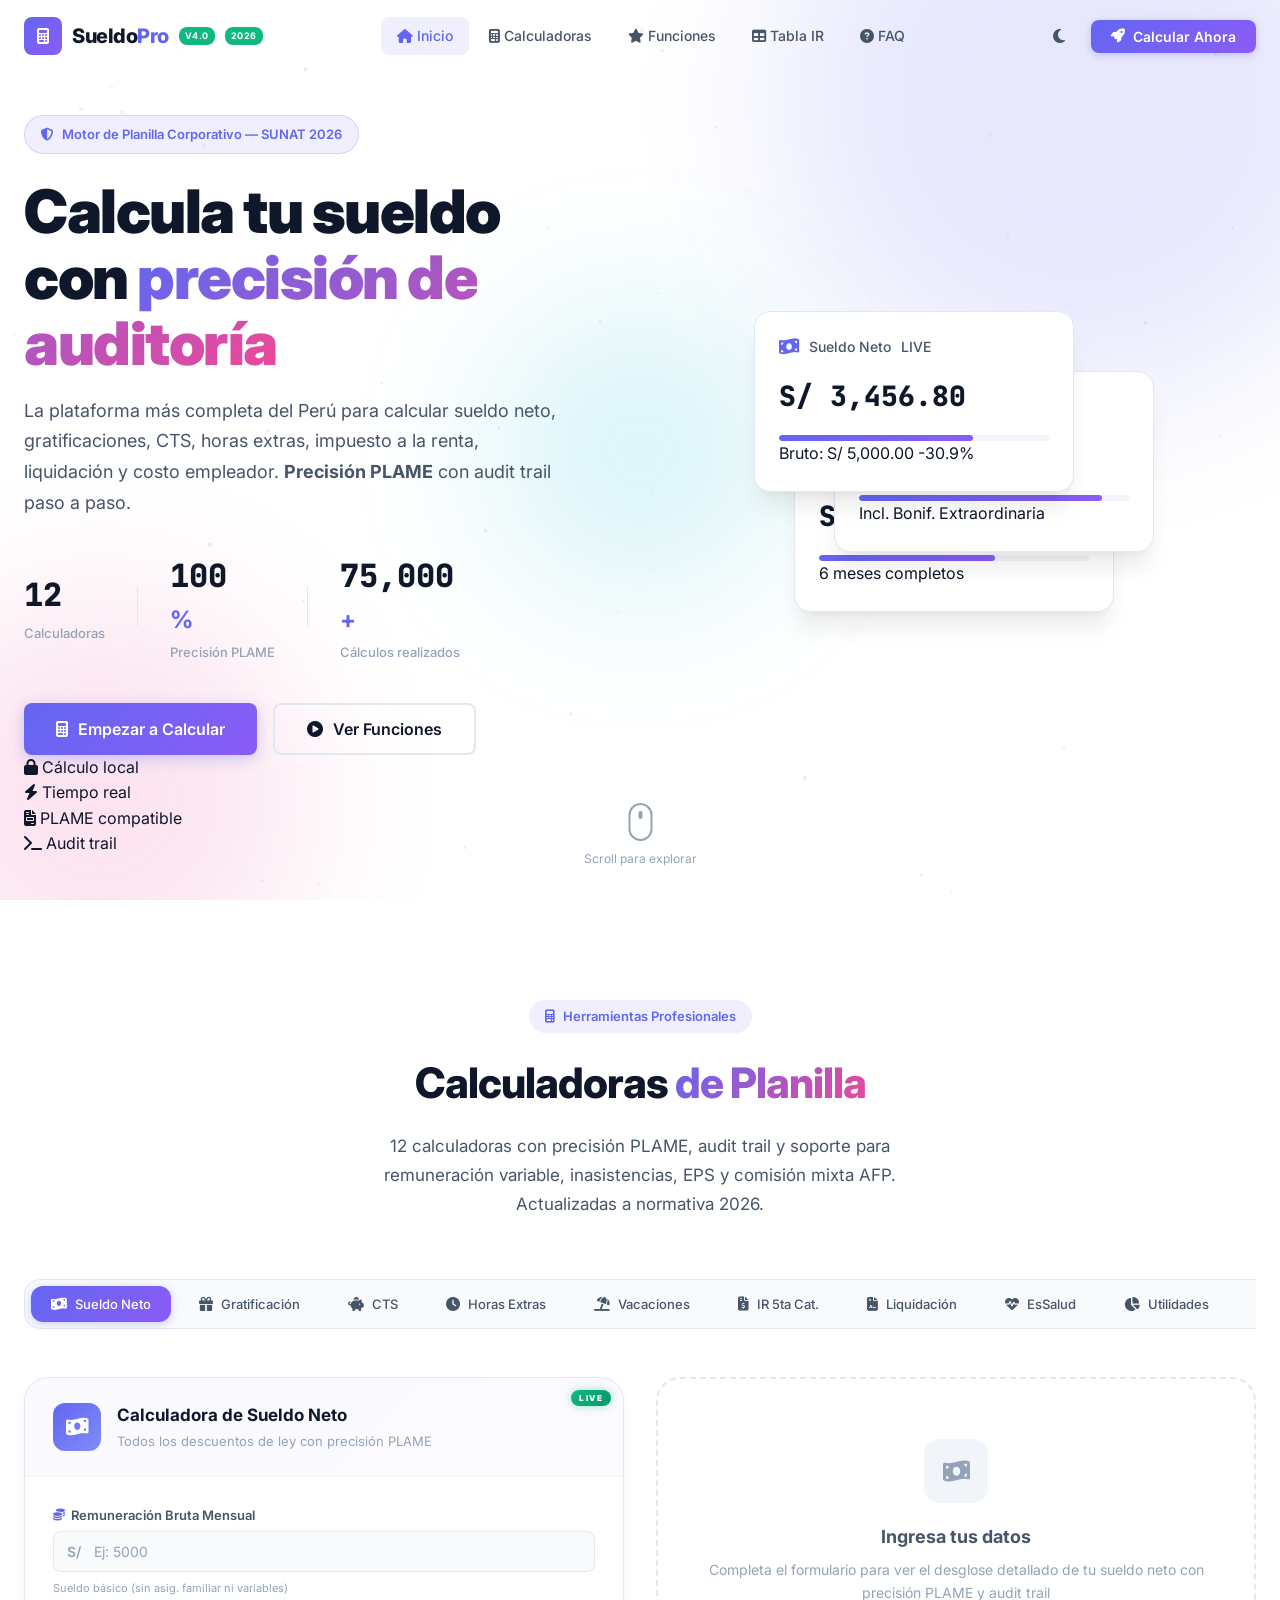
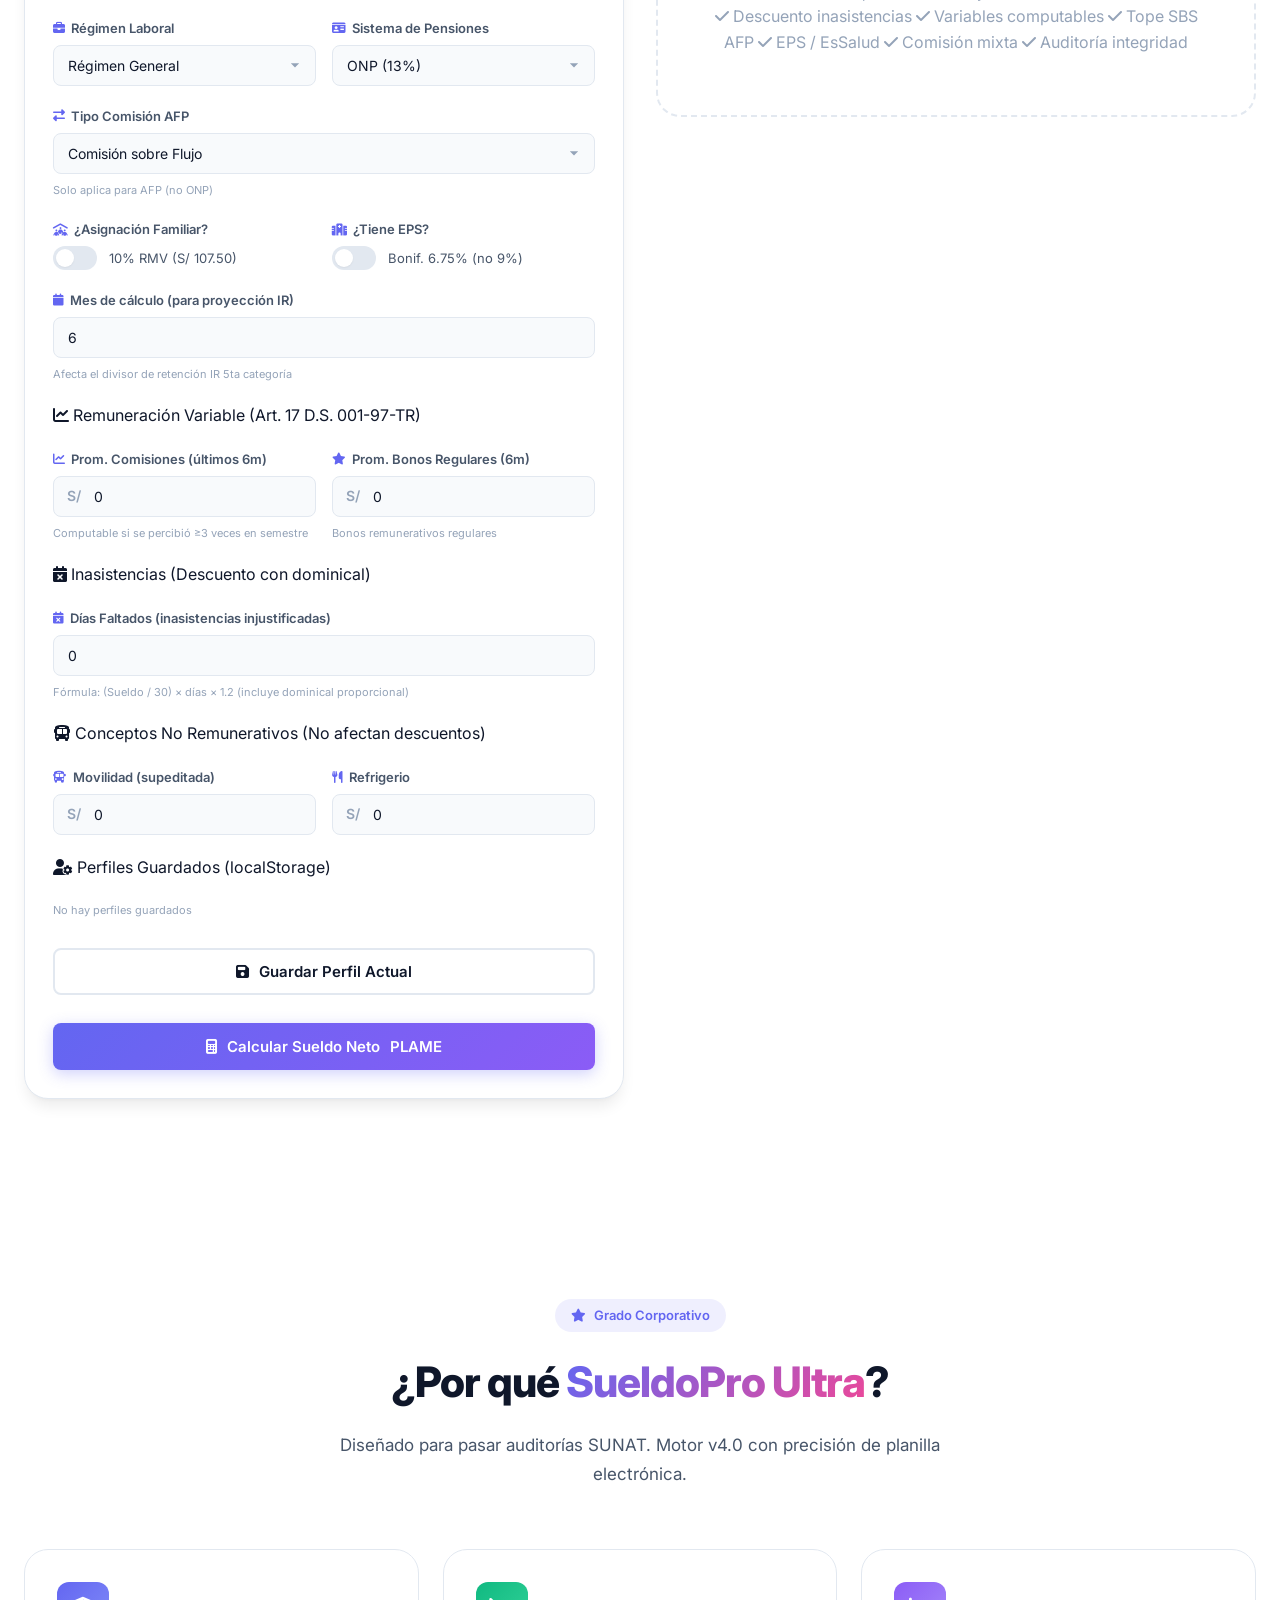
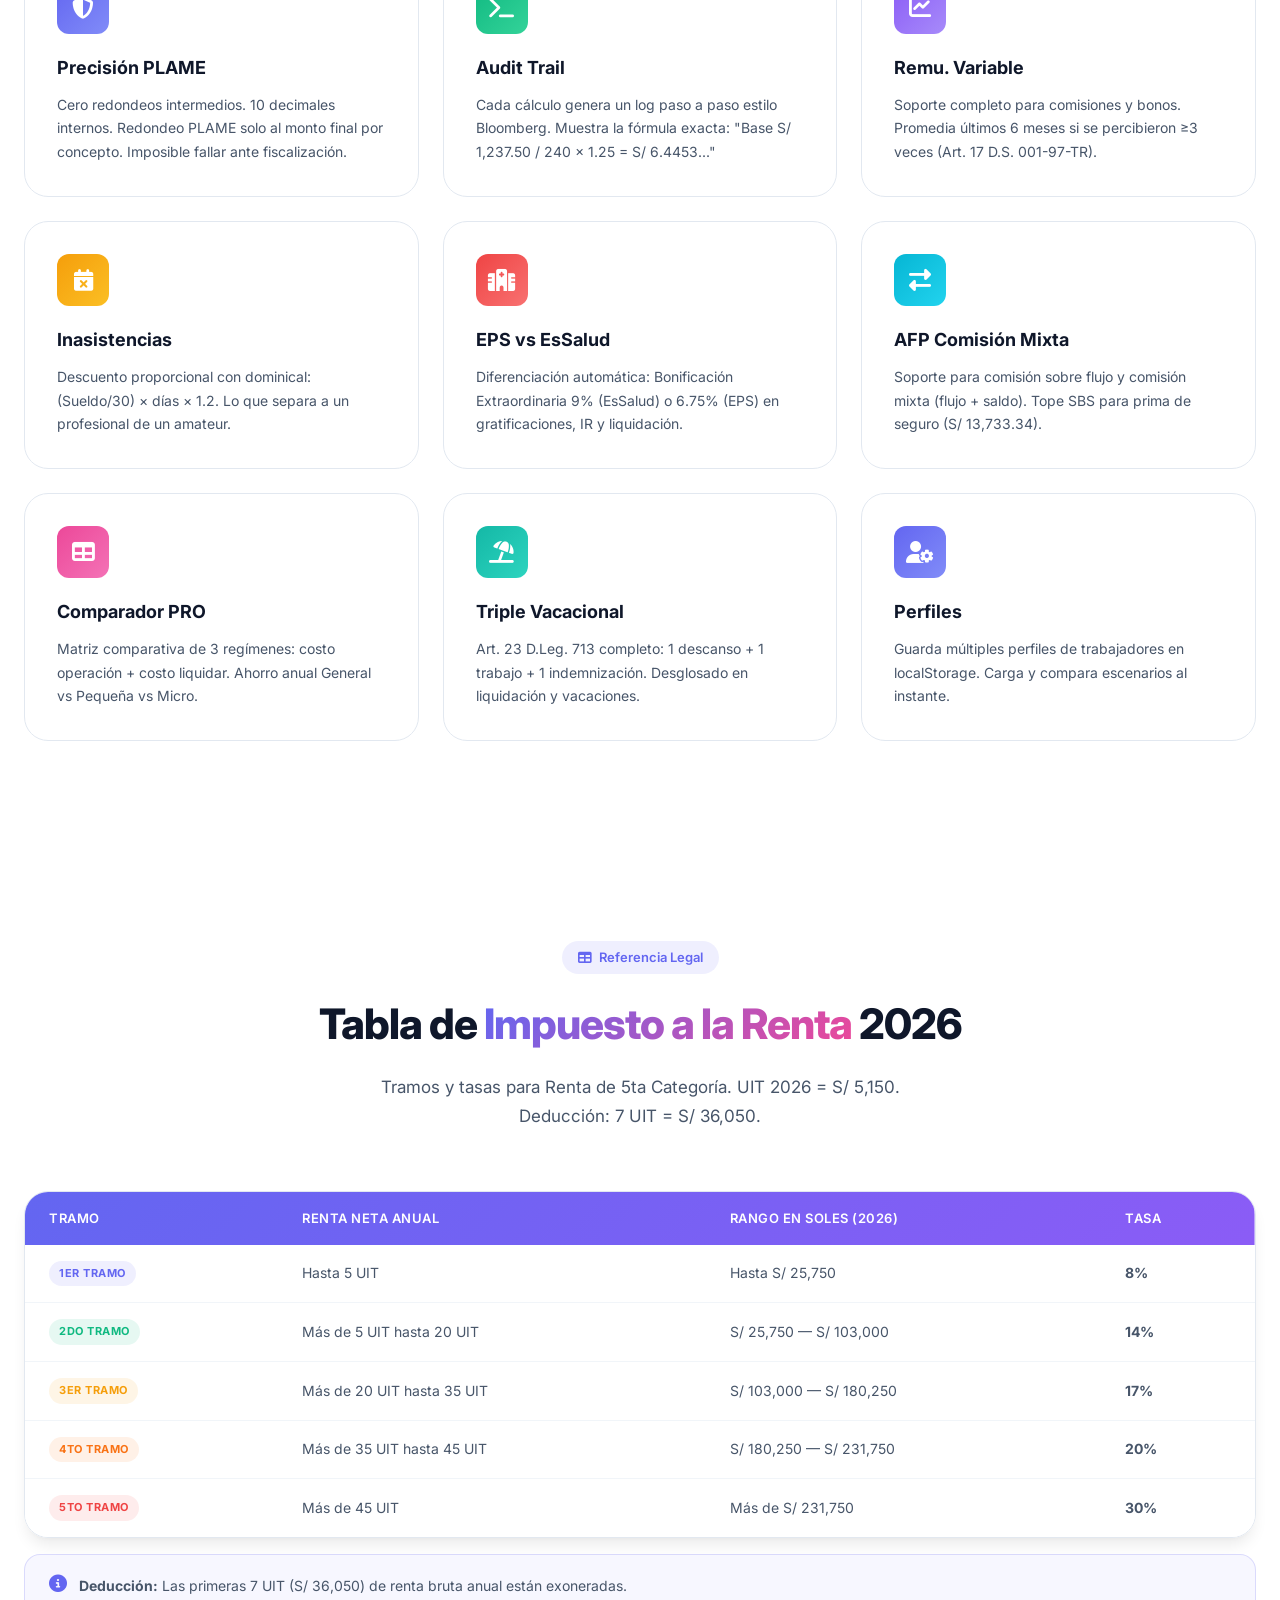
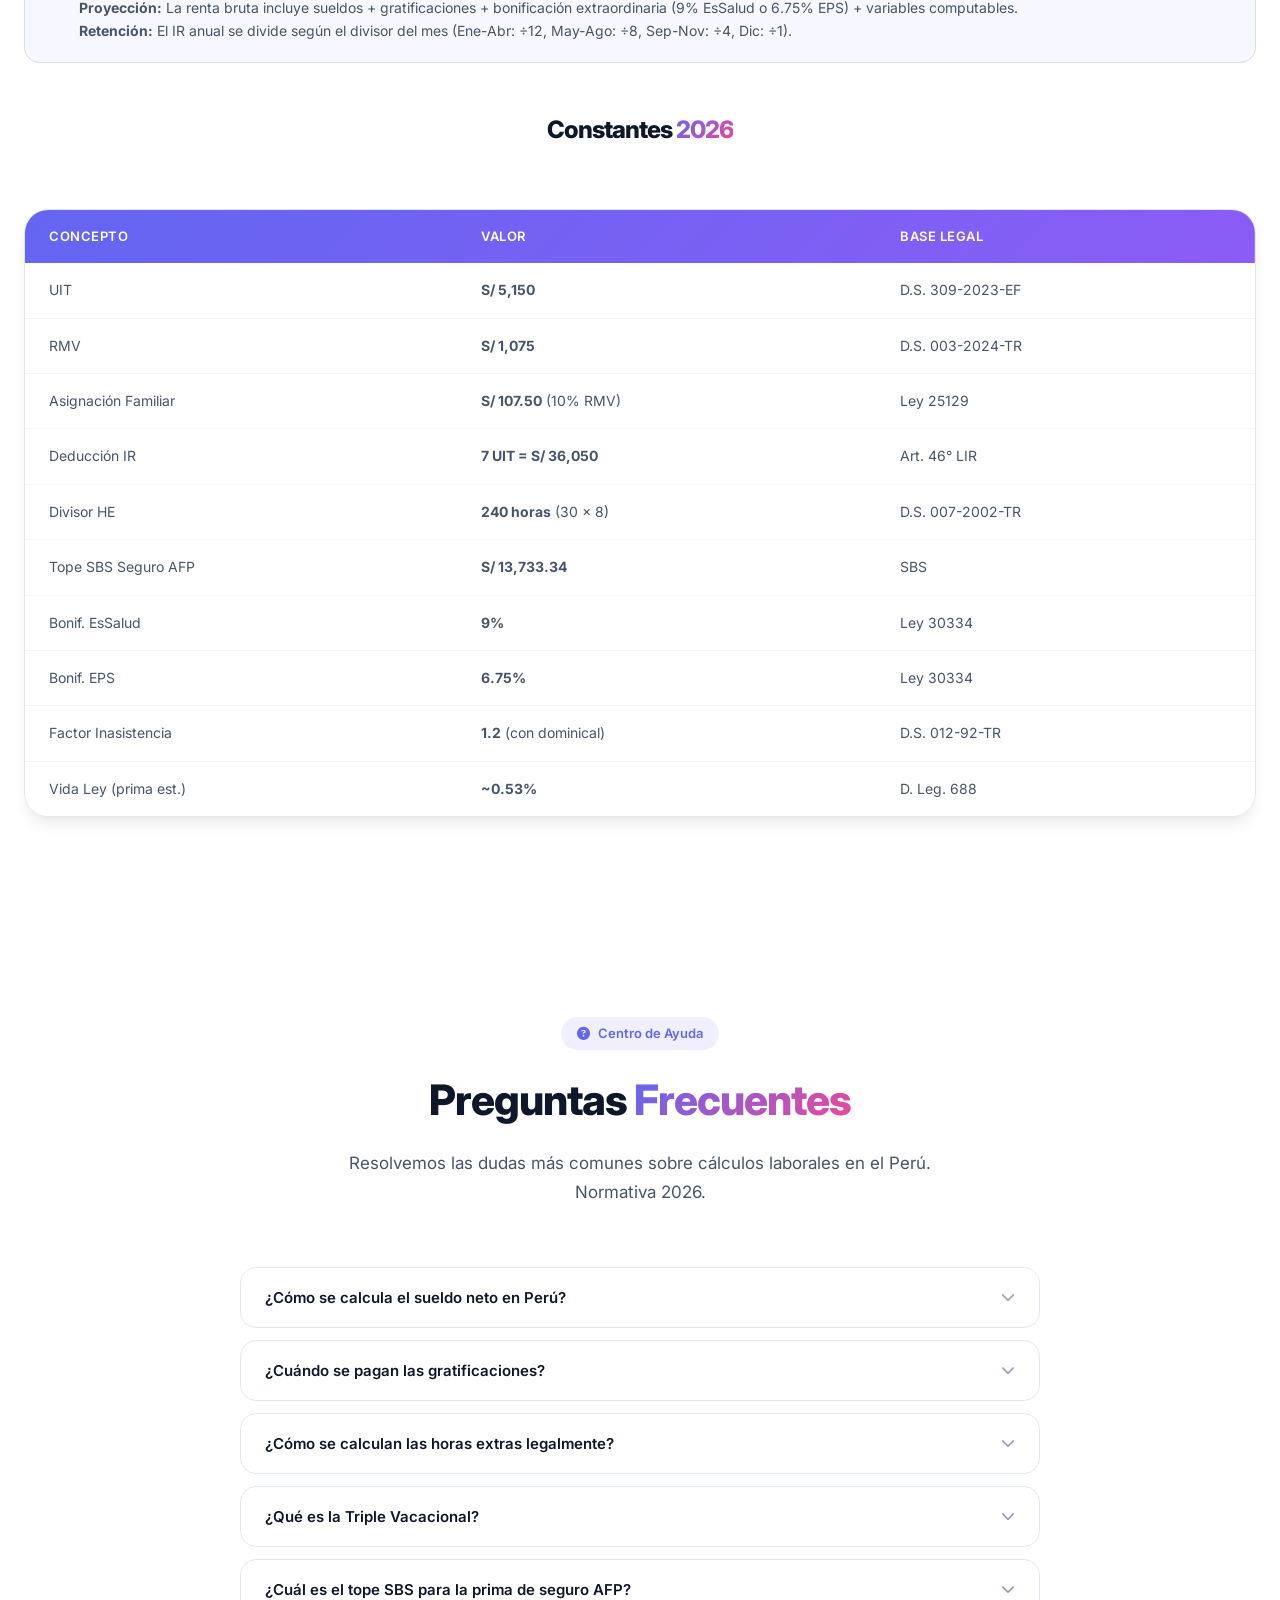
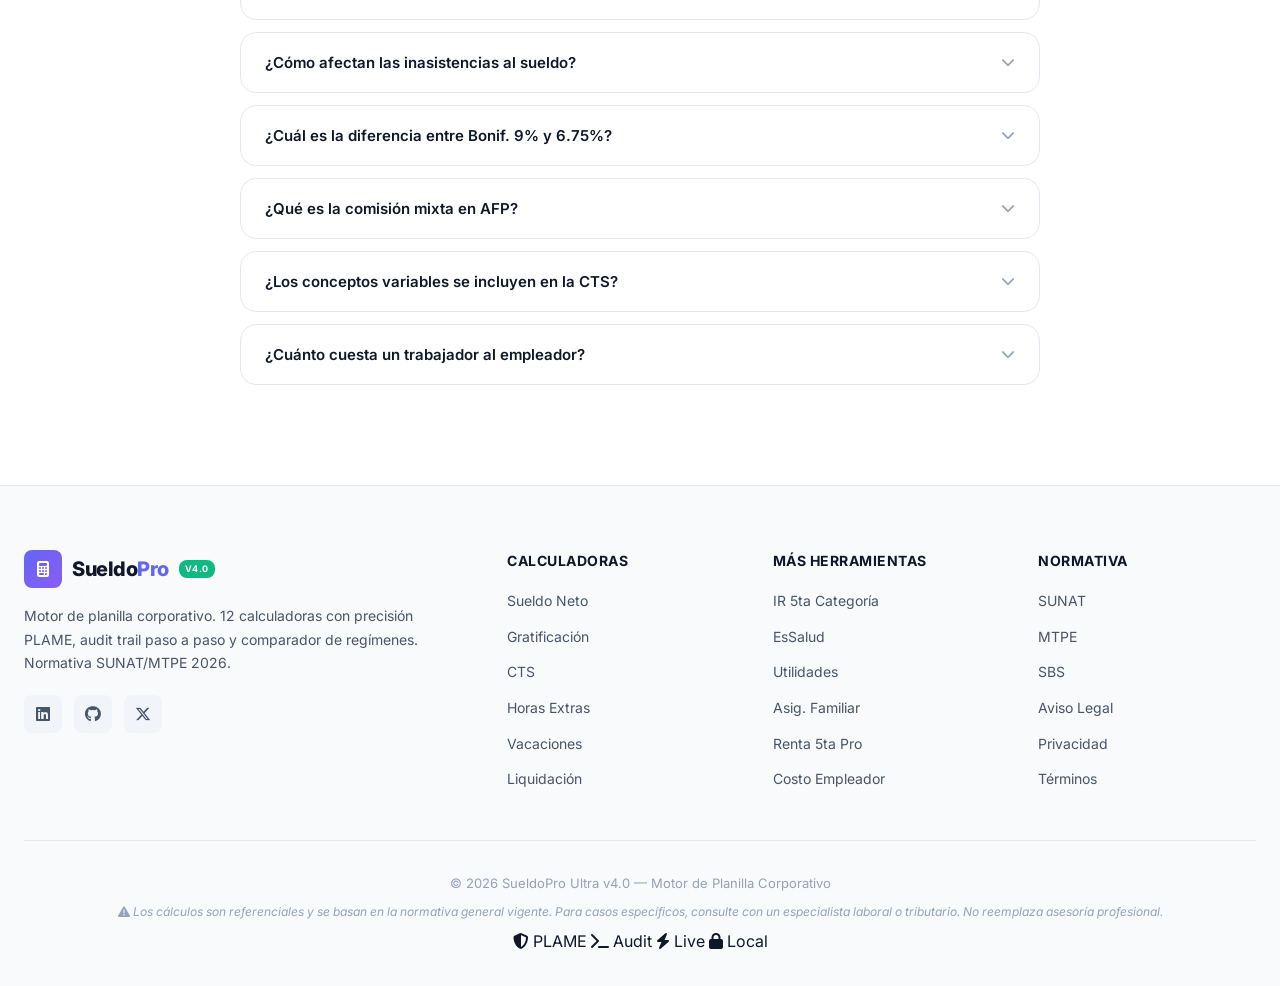
==== commit 8df3d8c4: "Add files via upload" ====
--- a/index.html
+++ b/index.html
@@ -1402,7 +1402,7 @@
                         <li><a href="https://www.gob.pe/mtpe" target="_blank" rel="noopener">MTPE</a></li>
                         <li><a href="https://www.sbs.gob.pe" target="_blank" rel="noopener">SBS</a></li>
                         <li><a href="#">Aviso Legal</a></li>
-                        <li><a href="#">Privacidad</a></li>
+                        <li><a <a href="privacidad.html" target="_blank">Privacidad</a>
                         <li><a href="#">Términos</a></li>
                     </ul>
                 </div>
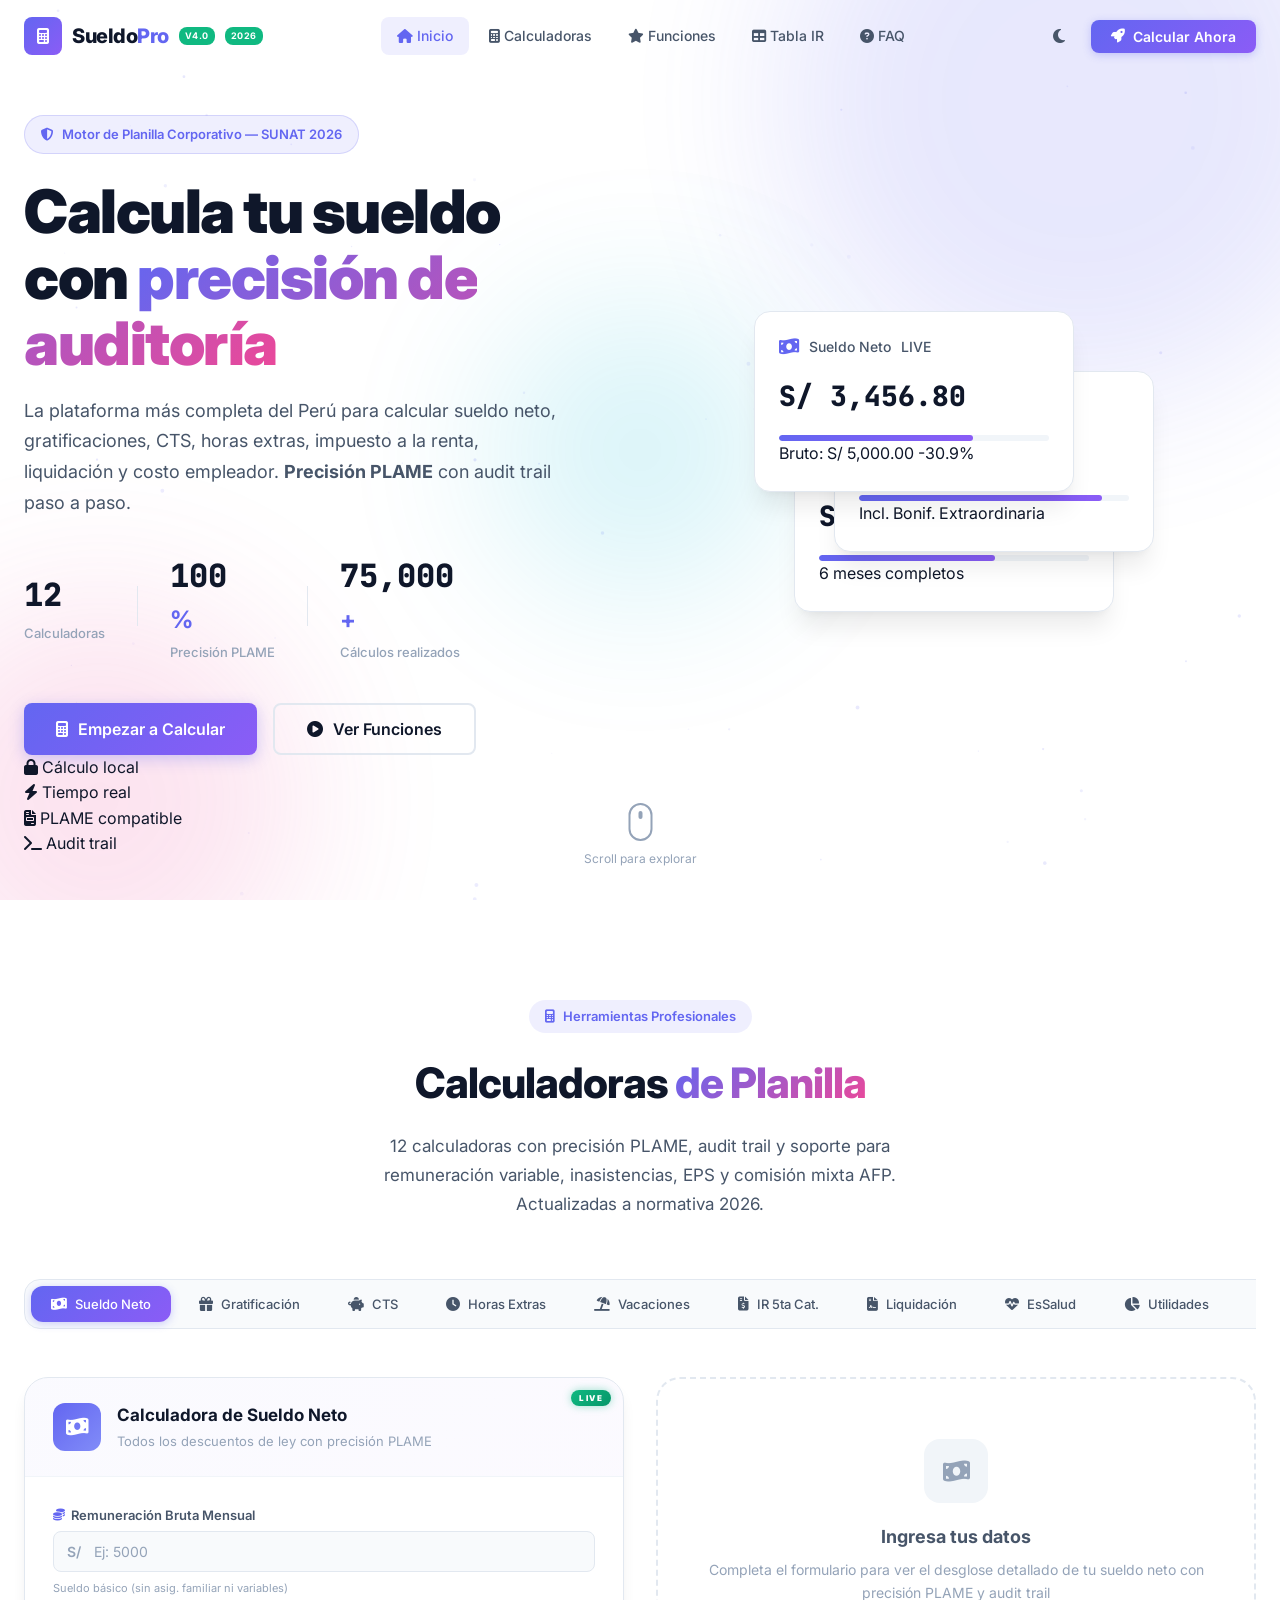
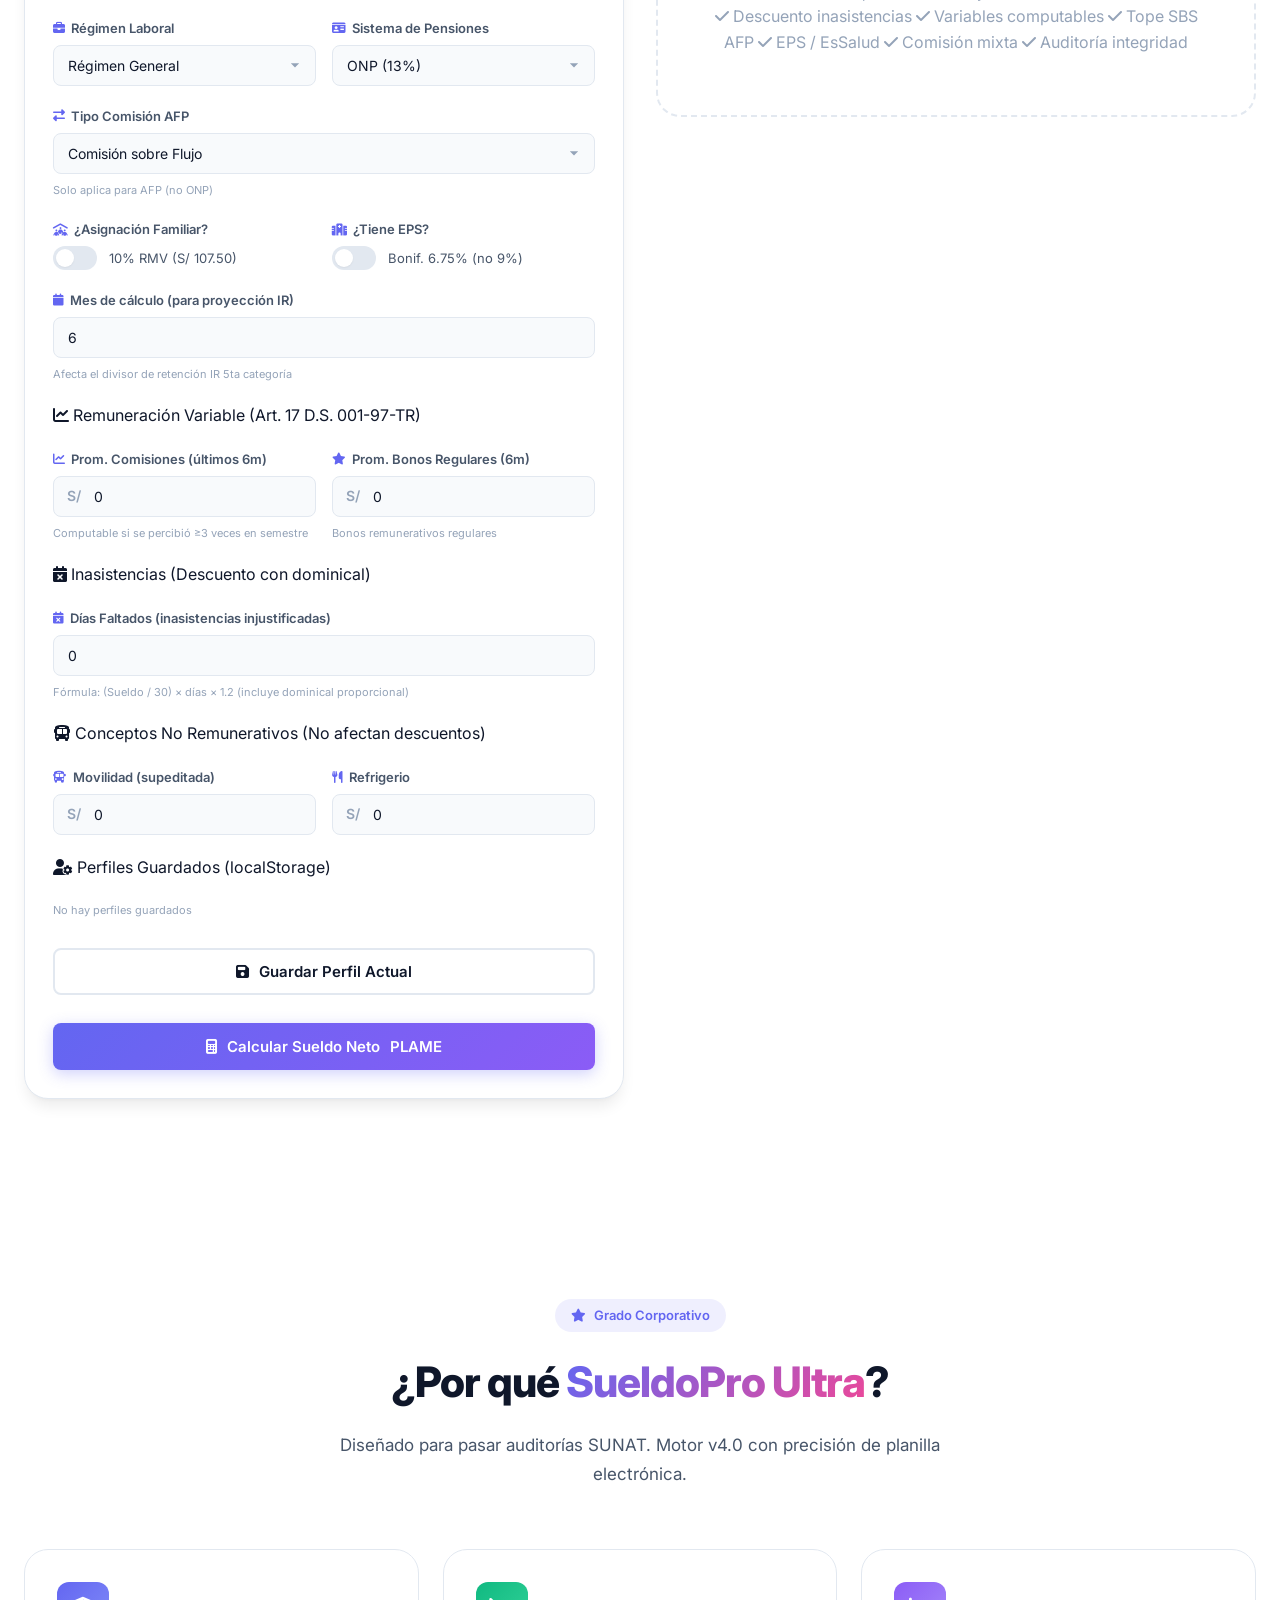
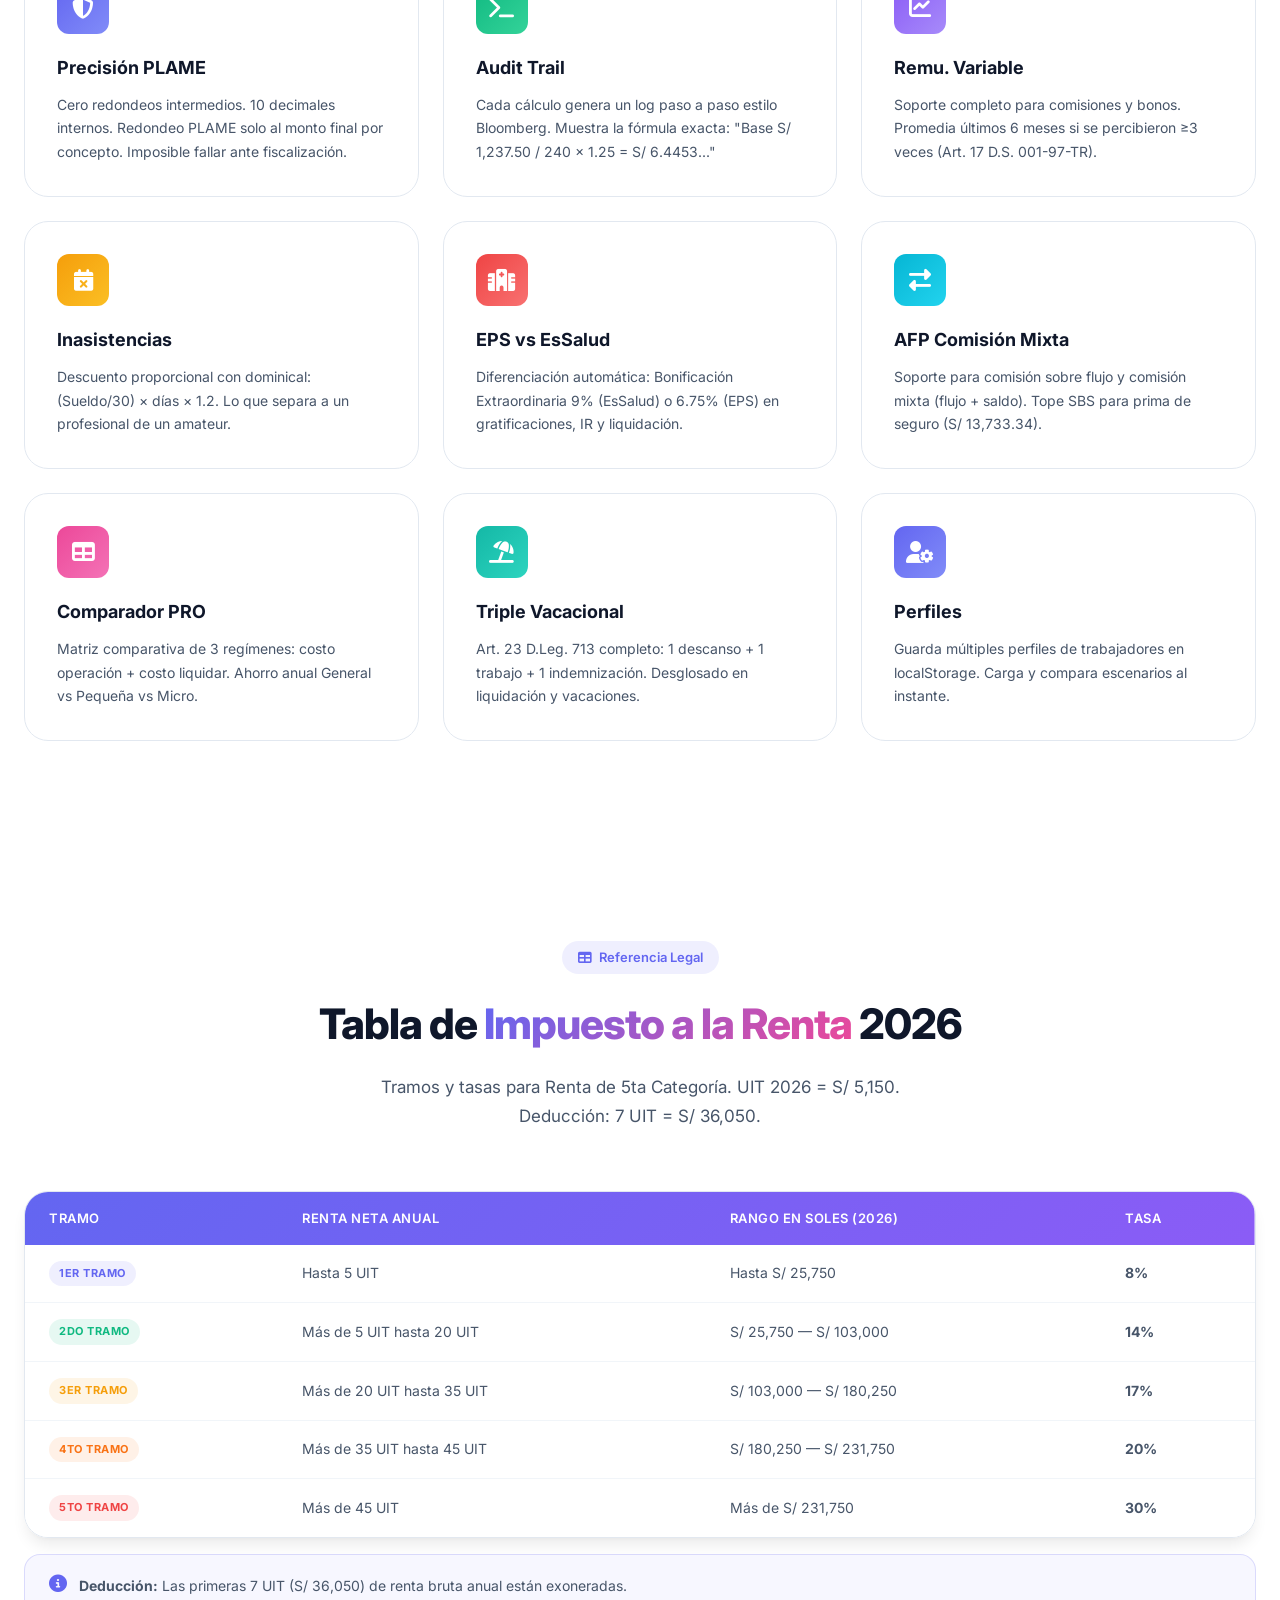
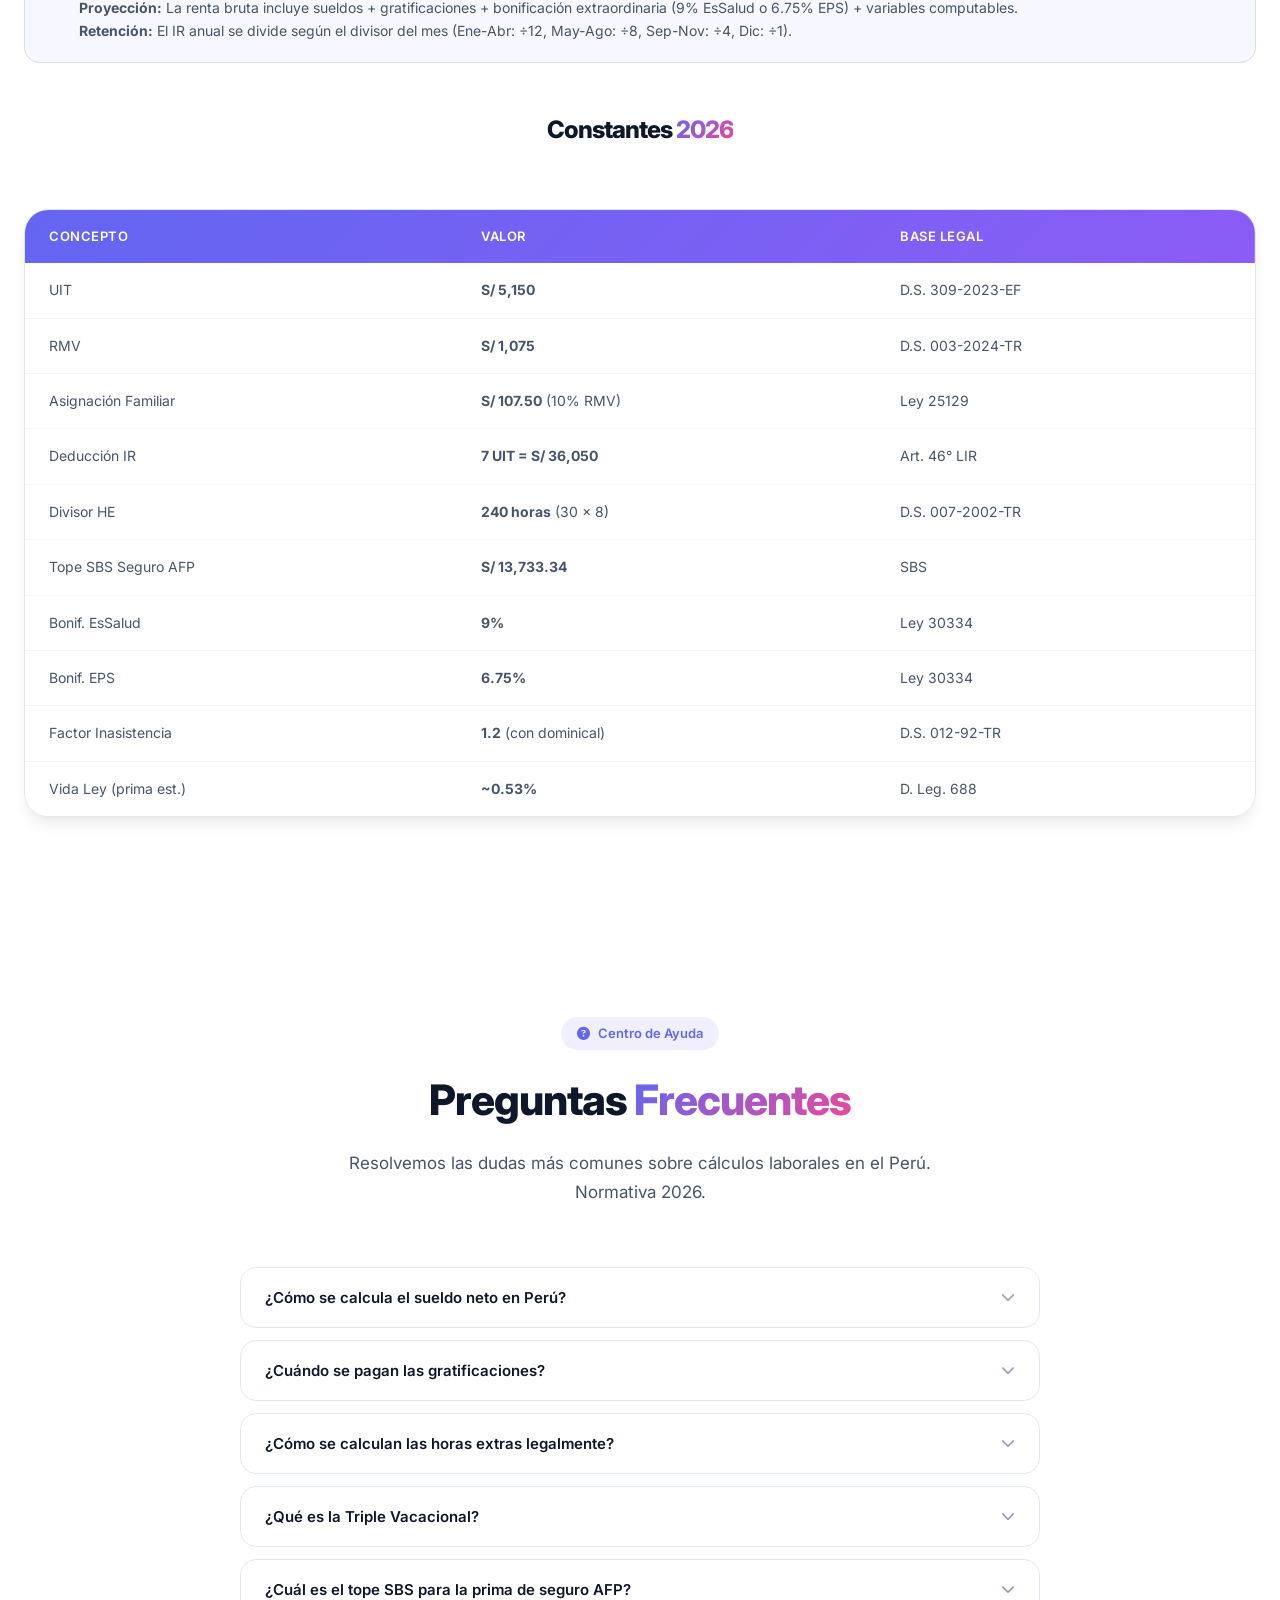
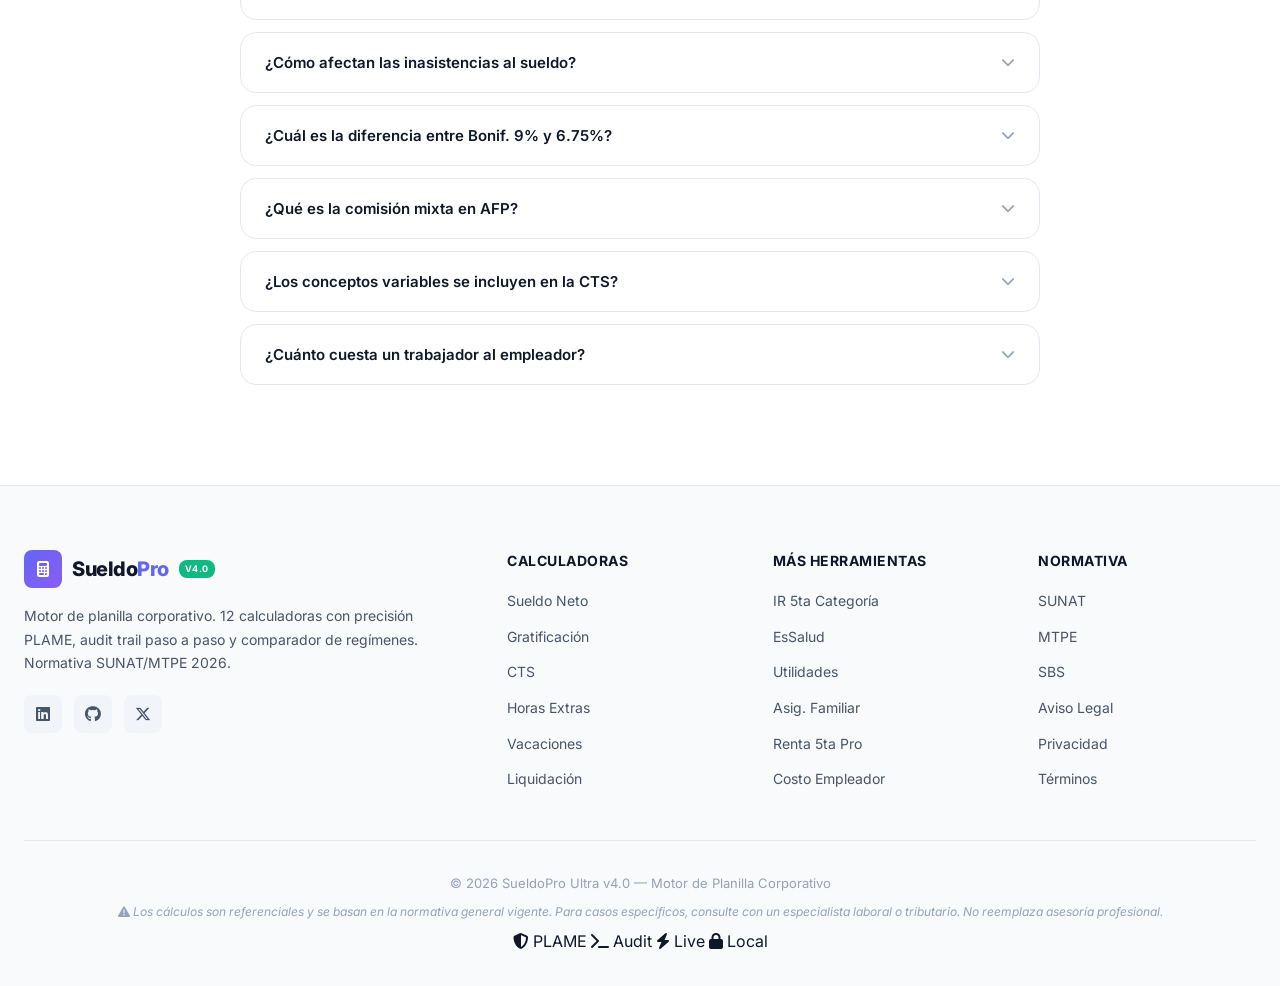
==== commit cbd3af64: "Add files via upload" ====
--- a/index.html
+++ b/index.html
@@ -27,6 +27,8 @@
 
     <!-- Favicon -->
     <link rel="icon" type="image/svg+xml" href="data:image/svg+xml,<svg xmlns='http://www.w3.org/2000/svg' viewBox='0 0 100 100'><text y='.9em' font-size='90'>💰</text></svg>">
+<script async src="https://pagead2.googlesyndication.com/pagead/js/adsbygoogle.js?client=ca-pub-7614694528900597"
+     crossorigin="anonymous"></script>
 </head>
 <body>
 
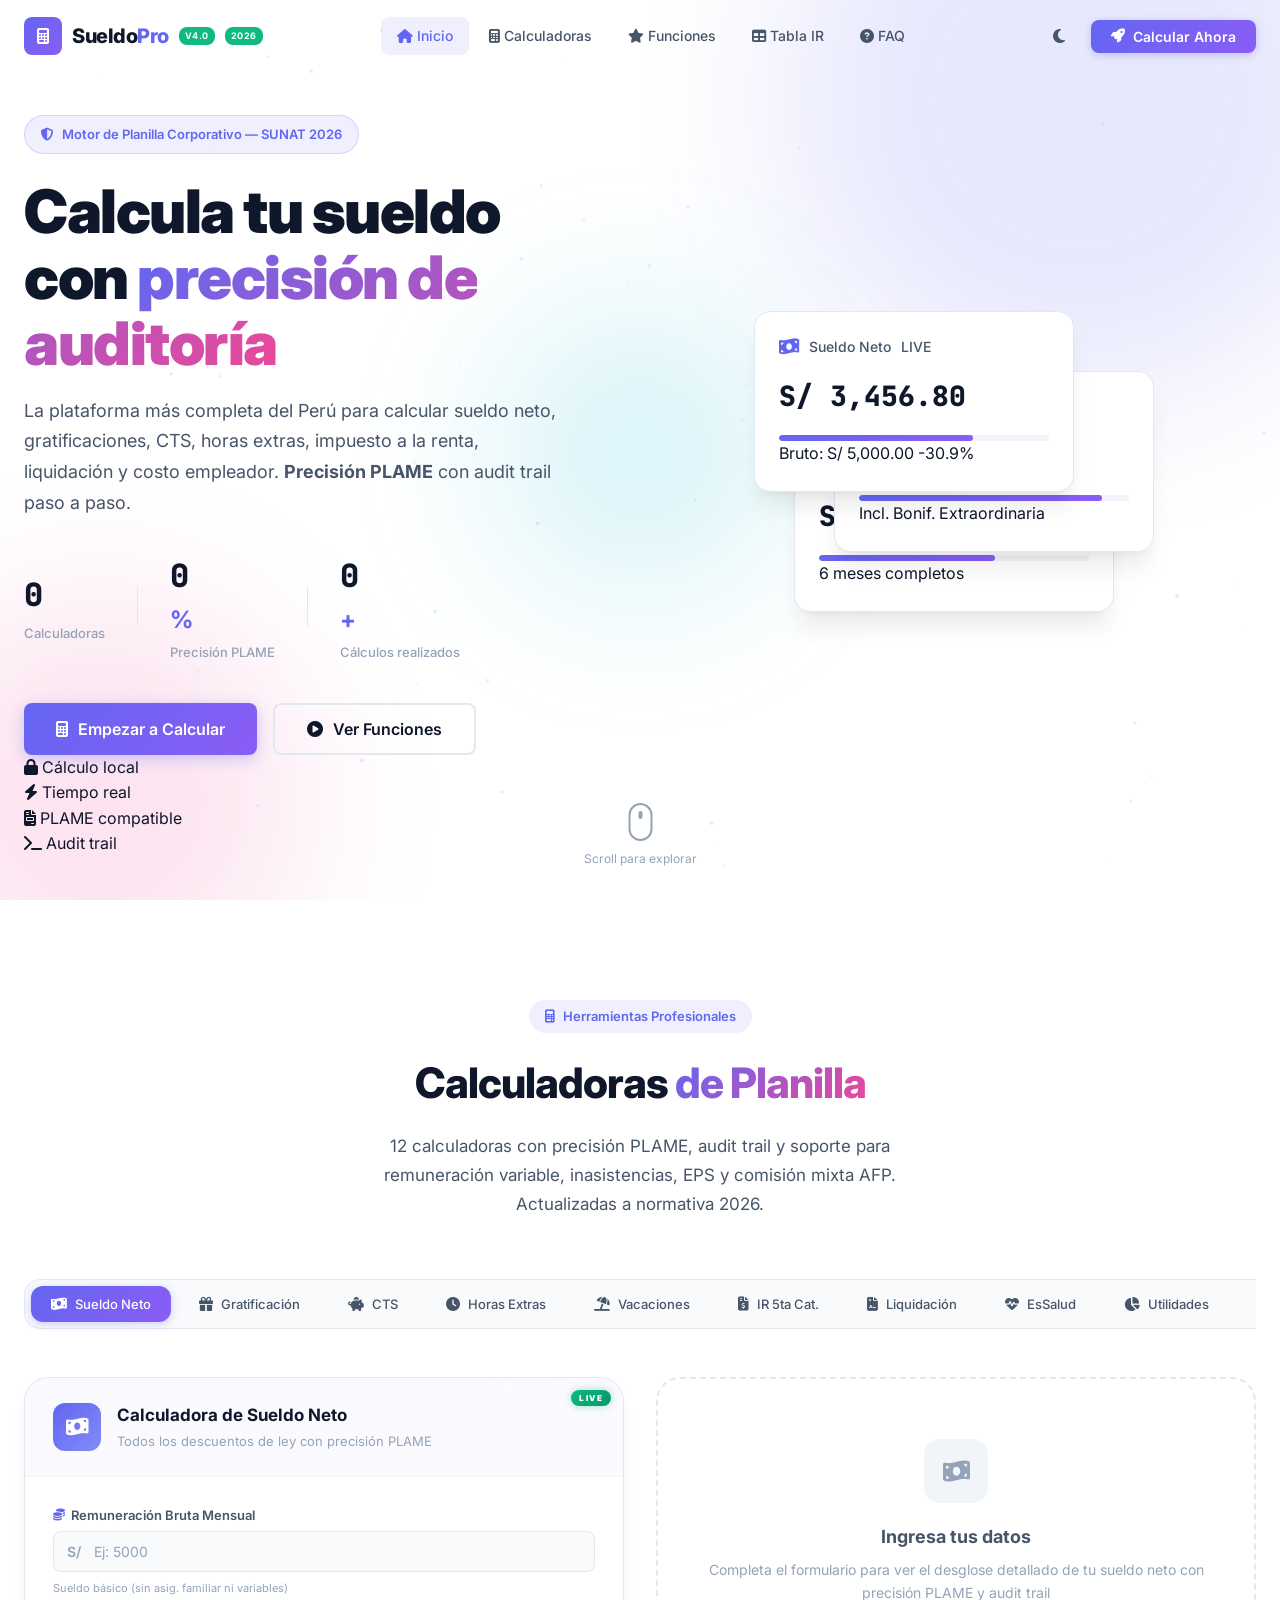
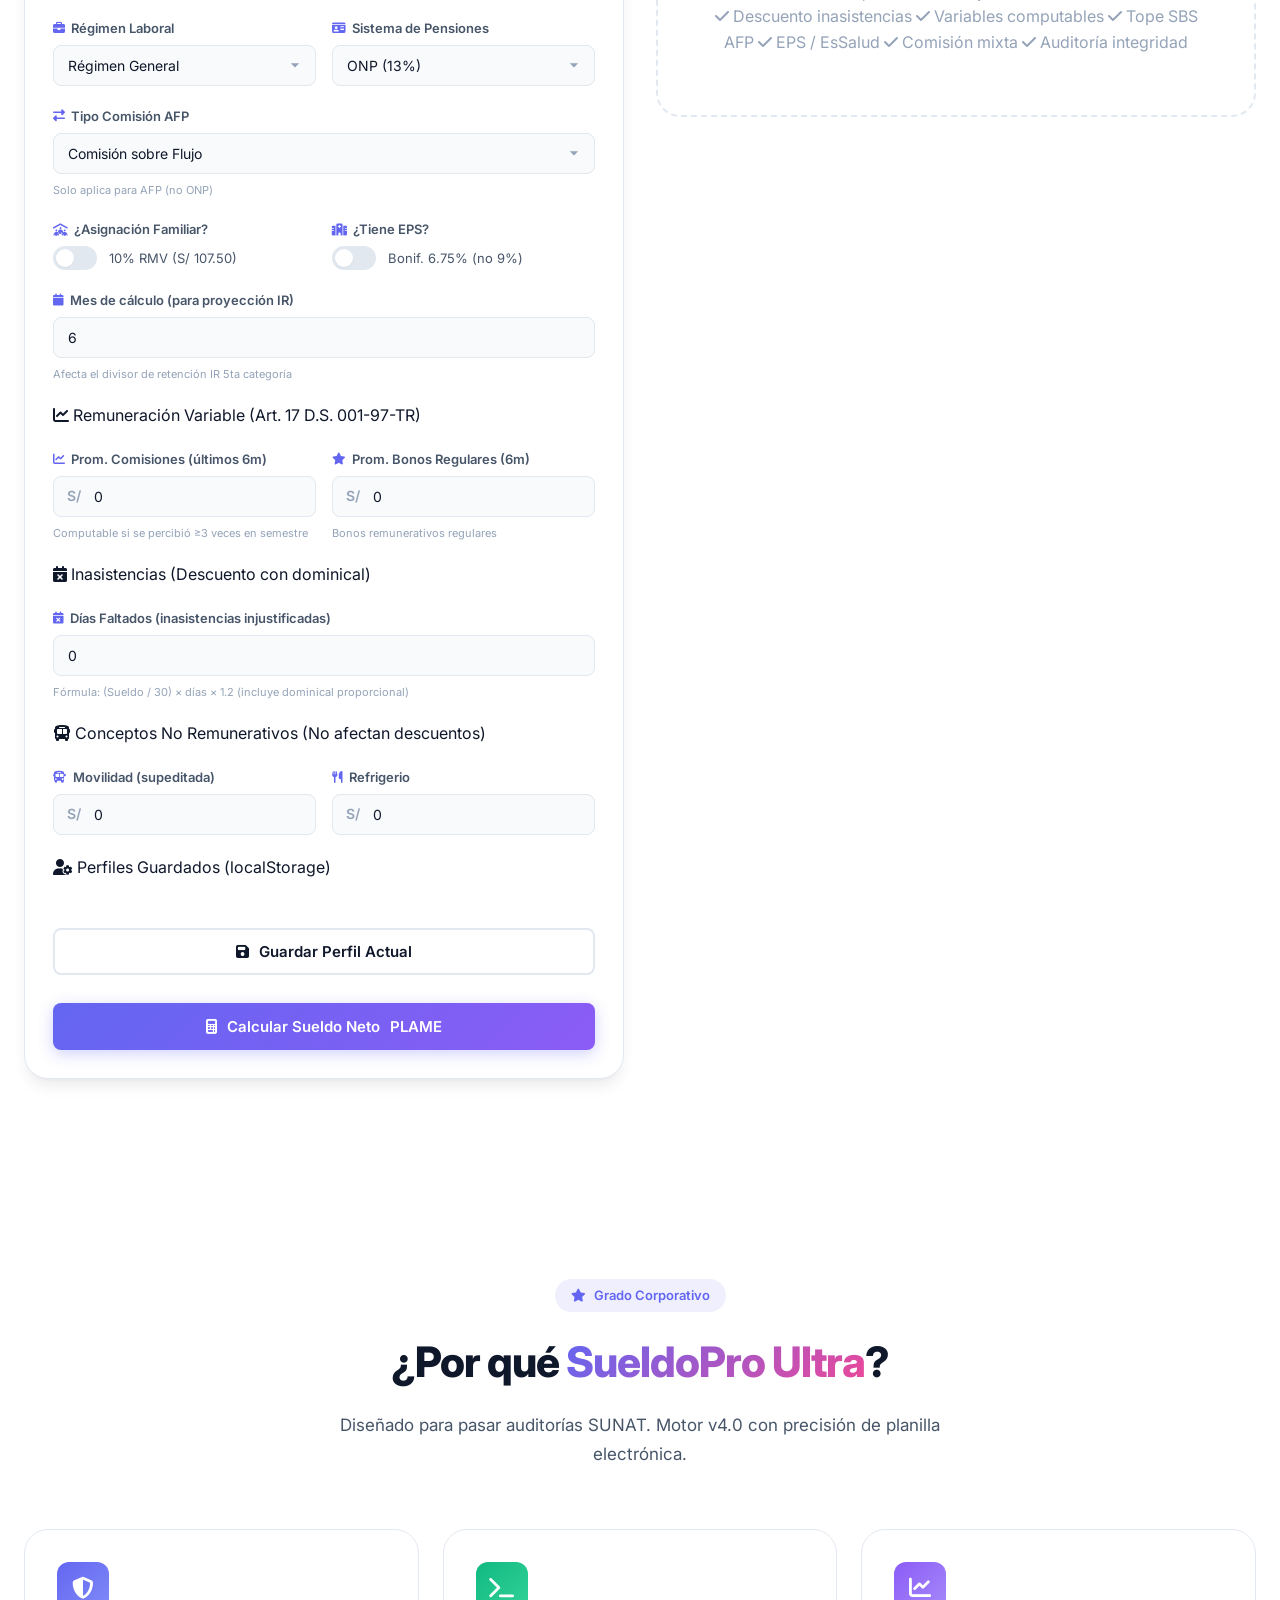
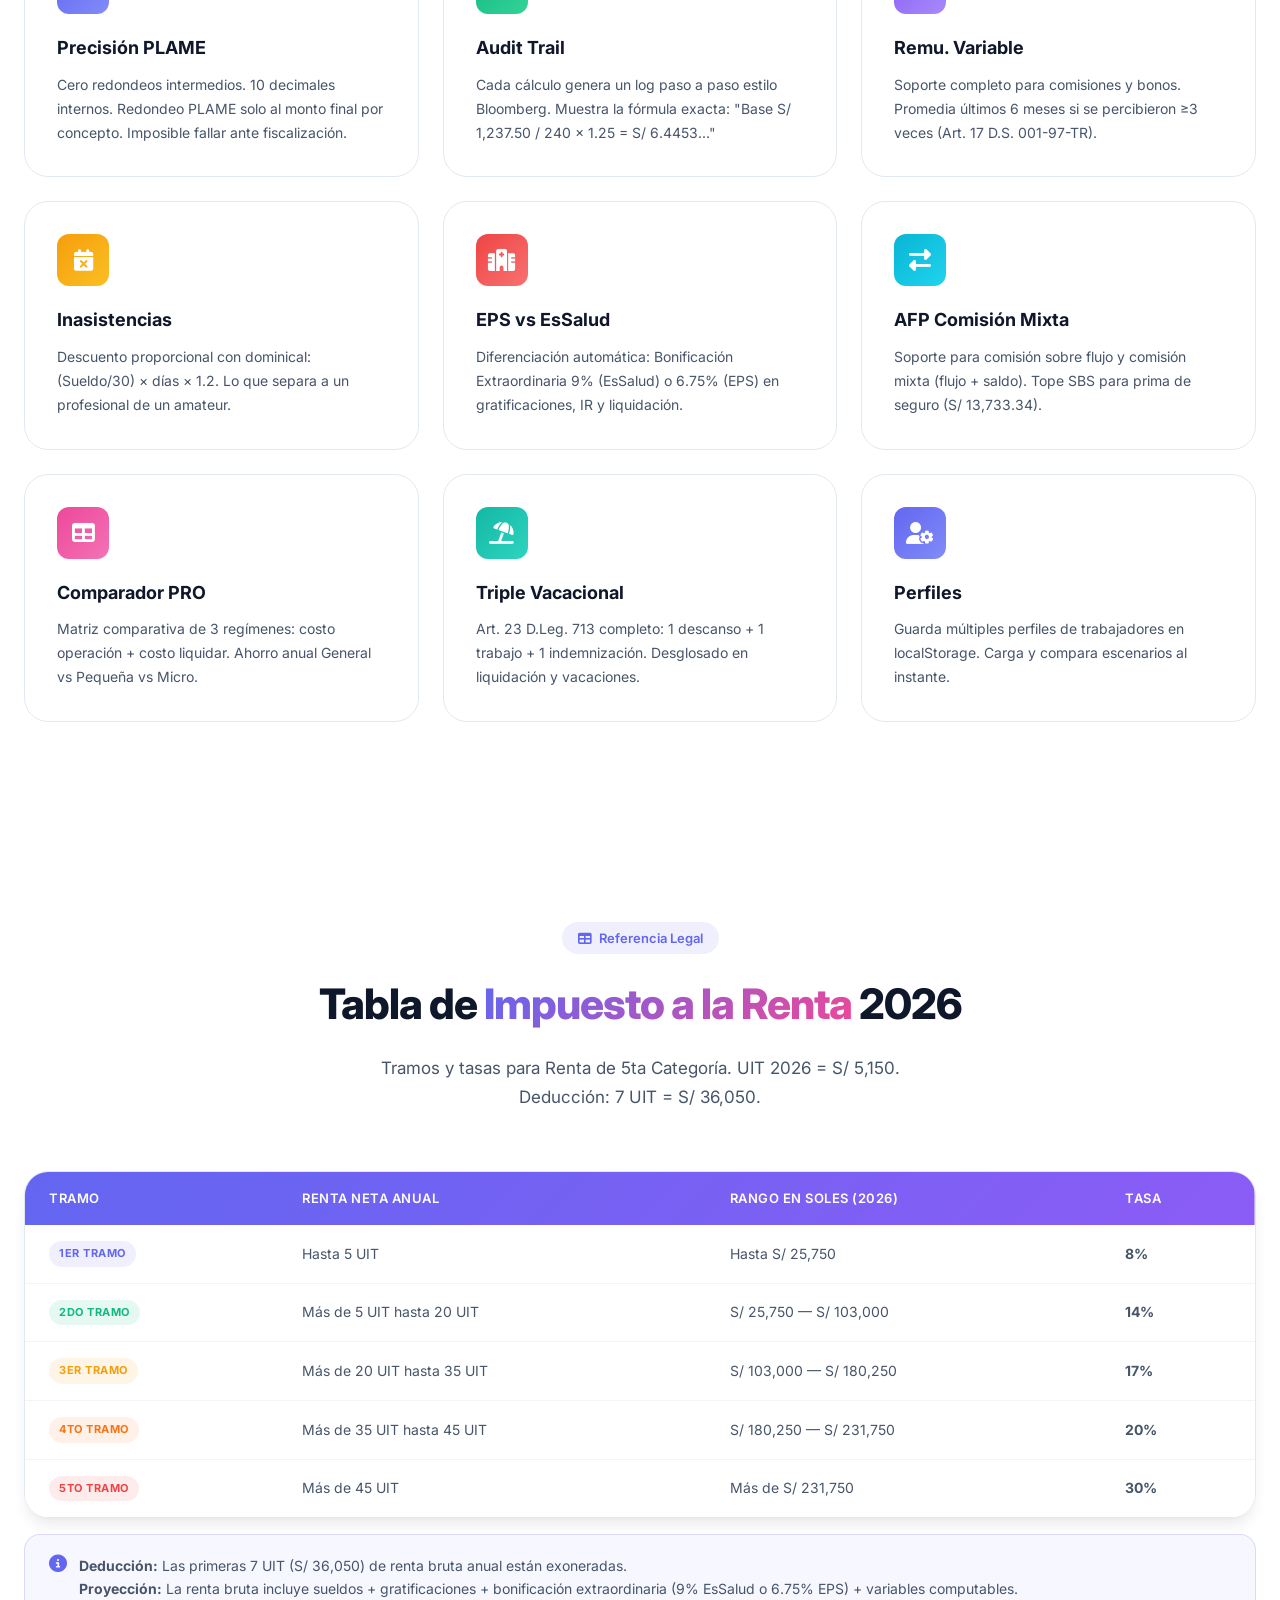
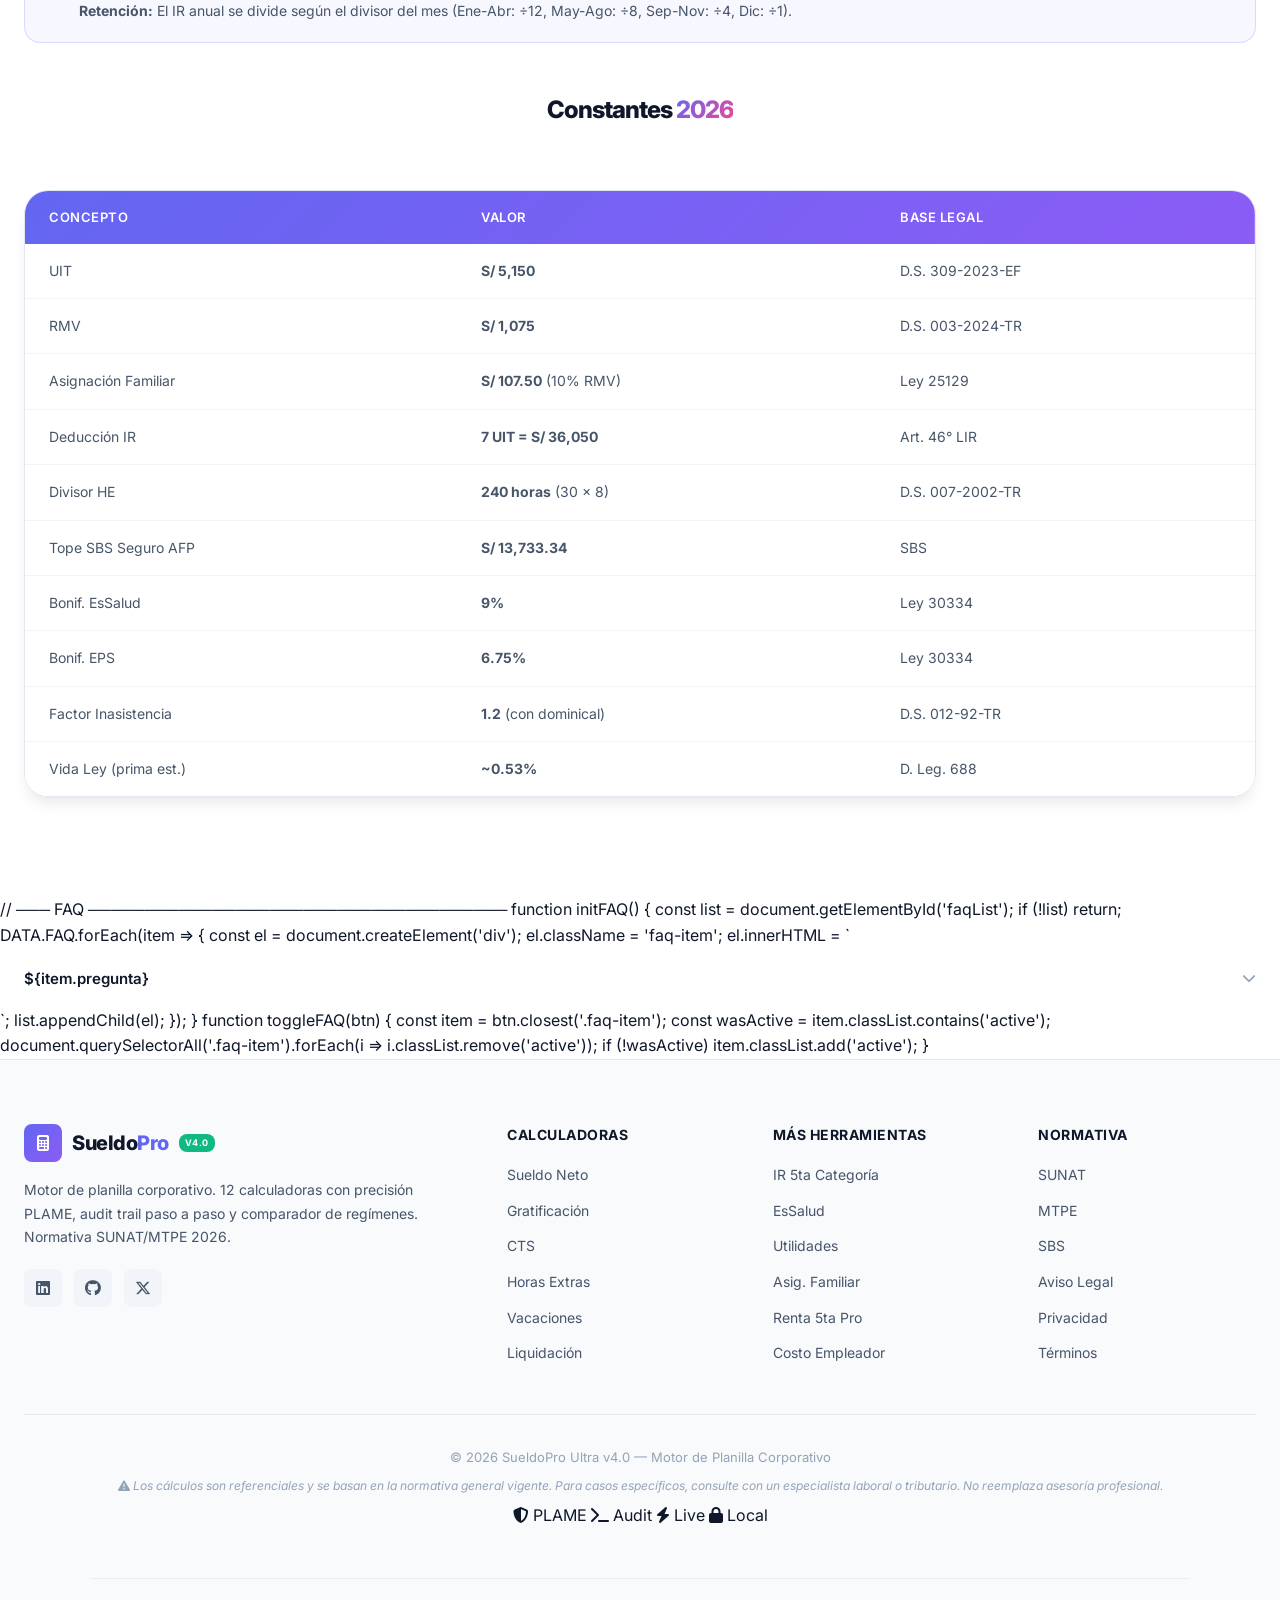
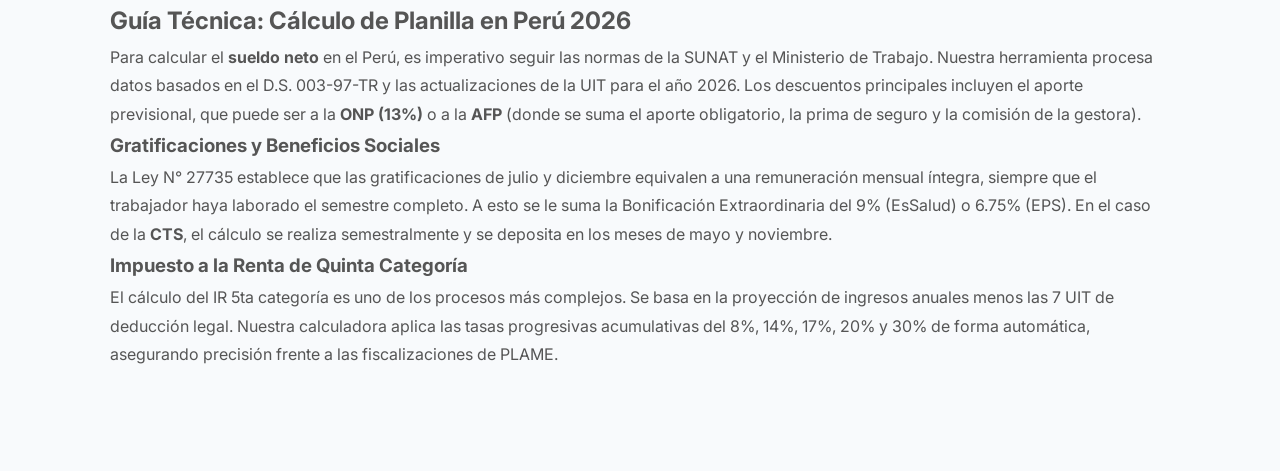
==== commit ff327676: "Add files via upload" ====
--- a/index.html
+++ b/index.html
@@ -1333,21 +1333,24 @@
         </div>
     </section>
 
-    <!-- ══════════════════════════════════════════
-         FAQ SECTION
-         ══════════════════════════════════════════ -->
-    <section class="section faq-section" id="faq" aria-label="Preguntas frecuentes">
-        <div class="container">
-            <div class="section-header">
-                <span class="section-badge"><i class="fas fa-circle-question"></i> Centro de Ayuda</span>
-                <h2 class="section-title">Preguntas <span class="gradient-text">Frecuentes</span></h2>
-                <p class="section-subtitle">Resolvemos las dudas más comunes sobre cálculos laborales en el Perú. Normativa 2026.</p>
-            </div>
-            <div class="faq-list" id="faqList" role="list">
-                <!-- FAQ items injected by script.js from DATA.FAQ -->
-            </div>
-        </div>
-    </section>
+// ─── FAQ ─────────────────────────────────────
+function initFAQ() {
+    const list = document.getElementById('faqList');
+    if (!list) return;
+    DATA.FAQ.forEach(item => {
+        const el = document.createElement('div');
+        el.className = 'faq-item';
+        el.innerHTML = `<button class="faq-question" onclick="toggleFAQ(this)"><span>${item.pregunta}</span><i class="fas fa-chevron-down"></i></button><div class="faq-answer"><div class="faq-answer-inner">${item.respuesta}</div></div>`;
+        list.appendChild(el);
+    });
+}
+function toggleFAQ(btn) {
+    const item = btn.closest('.faq-item');
+    const wasActive = item.classList.contains('active');
+    document.querySelectorAll('.faq-item').forEach(i => i.classList.remove('active'));
+    if (!wasActive) item.classList.add('active');
+}
+
 
     <!-- ══════════════════════════════════════════
          FOOTER
@@ -1431,6 +1434,16 @@
                 </div>
             </div>
         </div>
+<section class="seo-content-extra" style="max-width: 1100px; margin: 50px auto; padding: 20px; border-top: 1px solid #eee; line-height: 1.8; color: #555;">
+    <h2>Guía Técnica: Cálculo de Planilla en Perú 2026</h2>
+    <p>Para calcular el <strong>sueldo neto</strong> en el Perú, es imperativo seguir las normas de la SUNAT y el Ministerio de Trabajo. Nuestra herramienta procesa datos basados en el D.S. 003-97-TR y las actualizaciones de la UIT para el año 2026. Los descuentos principales incluyen el aporte previsional, que puede ser a la <strong>ONP (13%)</strong> o a la <strong>AFP</strong> (donde se suma el aporte obligatorio, la prima de seguro y la comisión de la gestora).</p>
+    
+    <h3>Gratificaciones y Beneficios Sociales</h3>
+    <p>La Ley N° 27735 establece que las gratificaciones de julio y diciembre equivalen a una remuneración mensual íntegra, siempre que el trabajador haya laborado el semestre completo. A esto se le suma la Bonificación Extraordinaria del 9% (EsSalud) o 6.75% (EPS). En el caso de la <strong>CTS</strong>, el cálculo se realiza semestralmente y se deposita en los meses de mayo y noviembre.</p>
+
+    <h3>Impuesto a la Renta de Quinta Categoría</h3>
+    <p>El cálculo del IR 5ta categoría es uno de los procesos más complejos. Se basa en la proyección de ingresos anuales menos las 7 UIT de deducción legal. Nuestra calculadora aplica las tasas progresivas acumulativas del 8%, 14%, 17%, 20% y 30% de forma automática, asegurando precisión frente a las fiscalizaciones de PLAME.</p>
+</section>
     </footer>
 
     <!-- ══════════════════════════════════════════
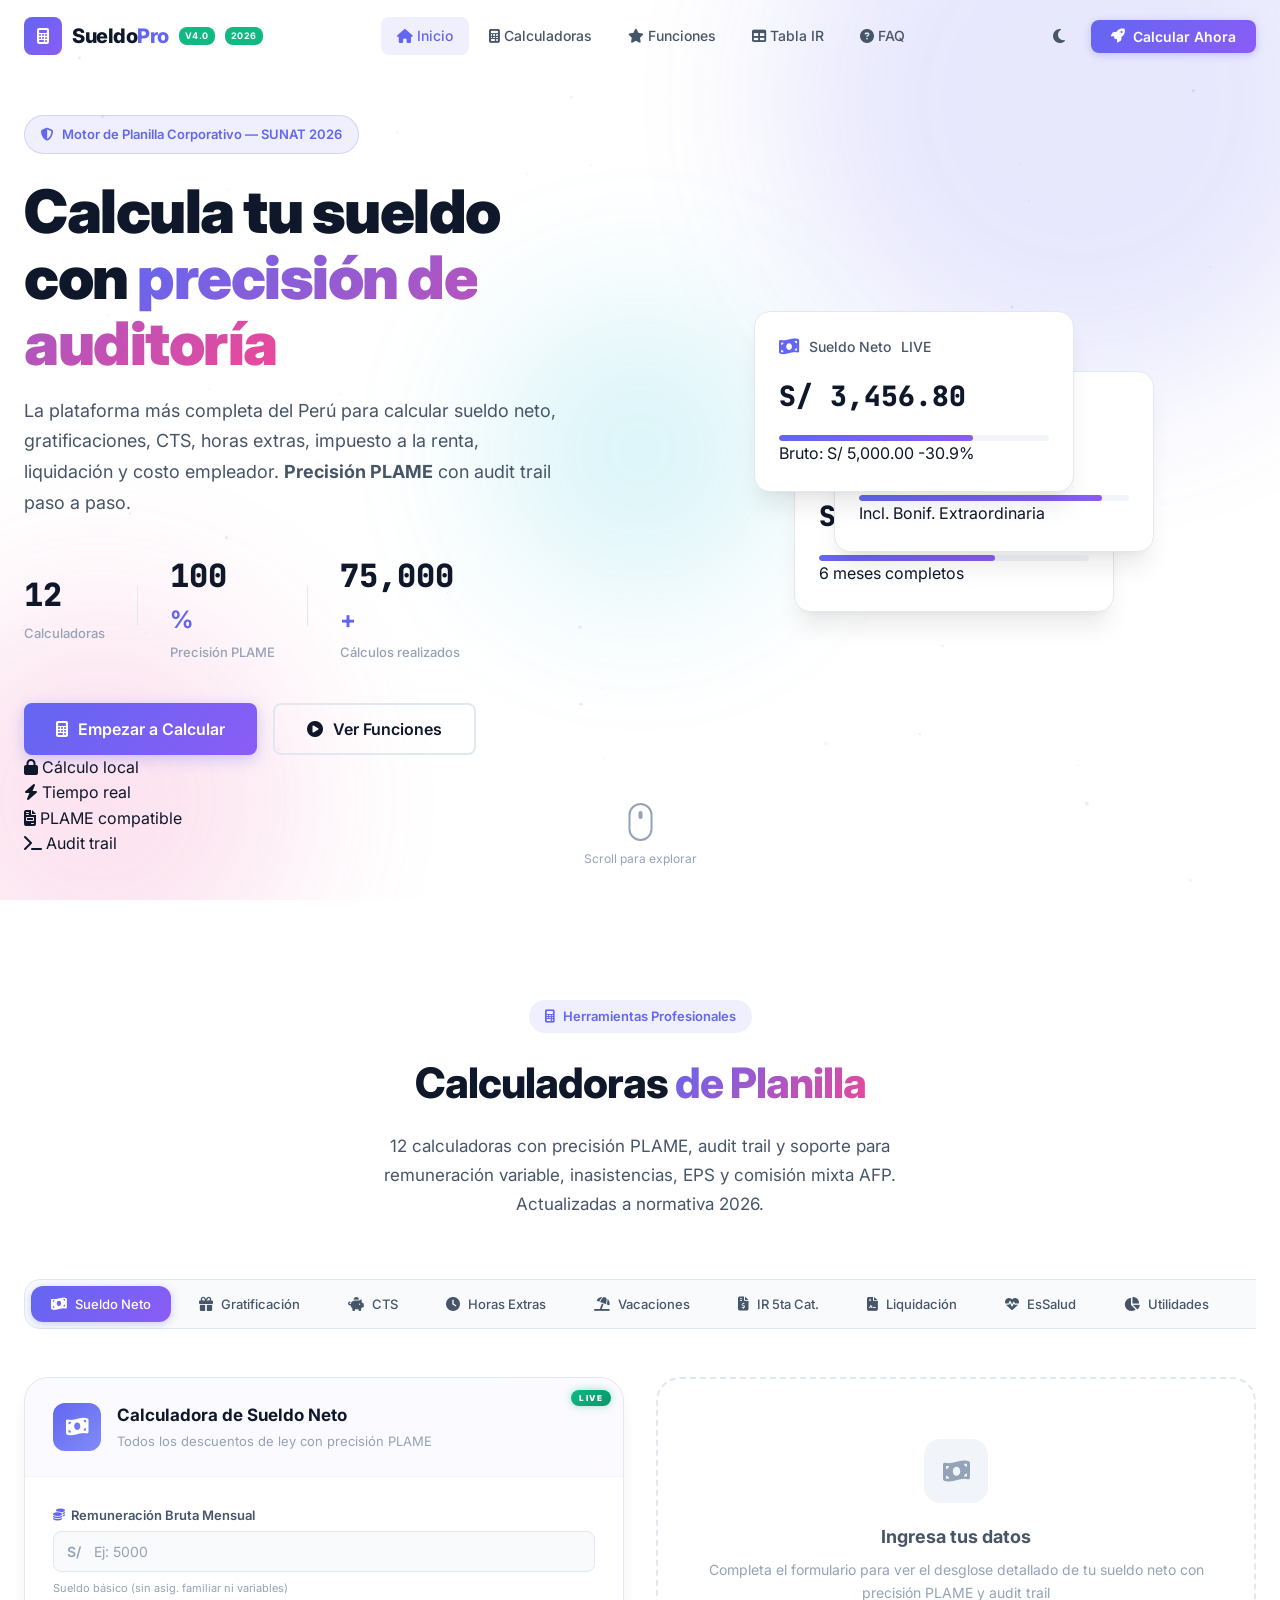
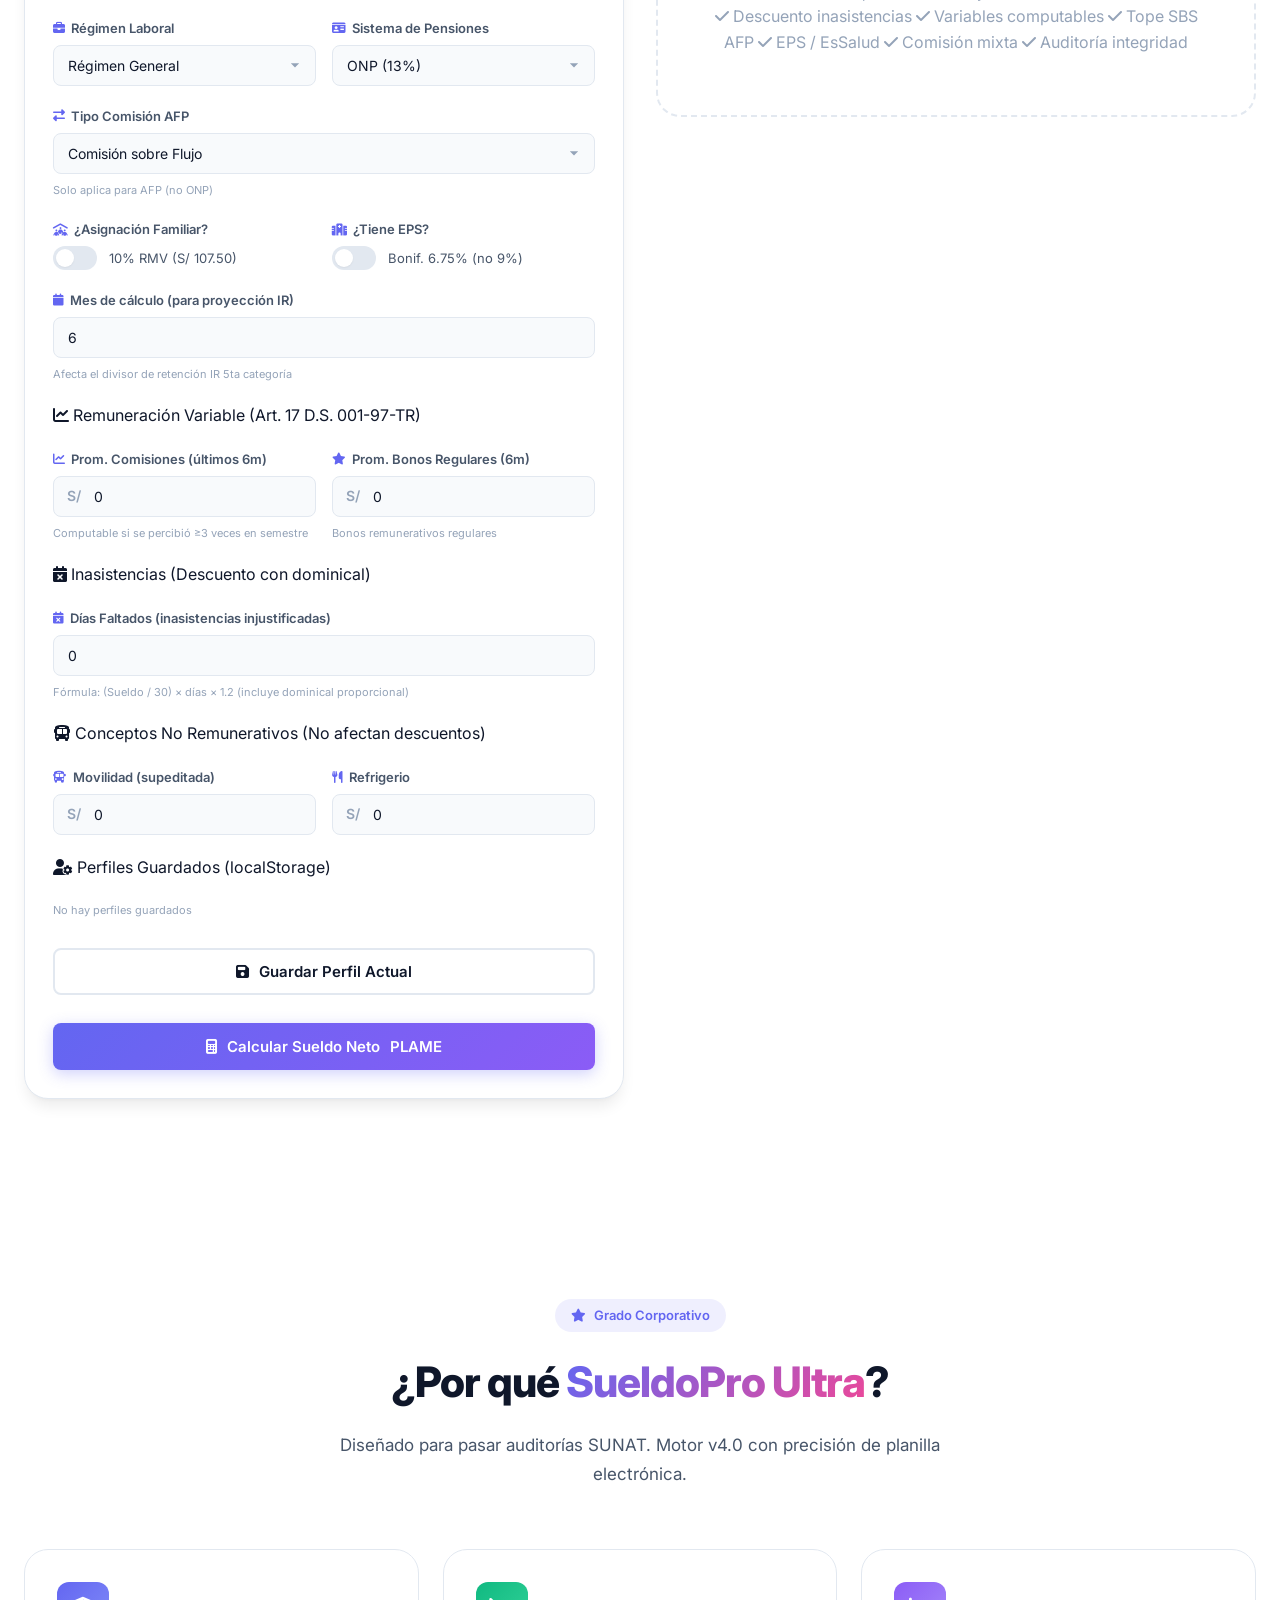
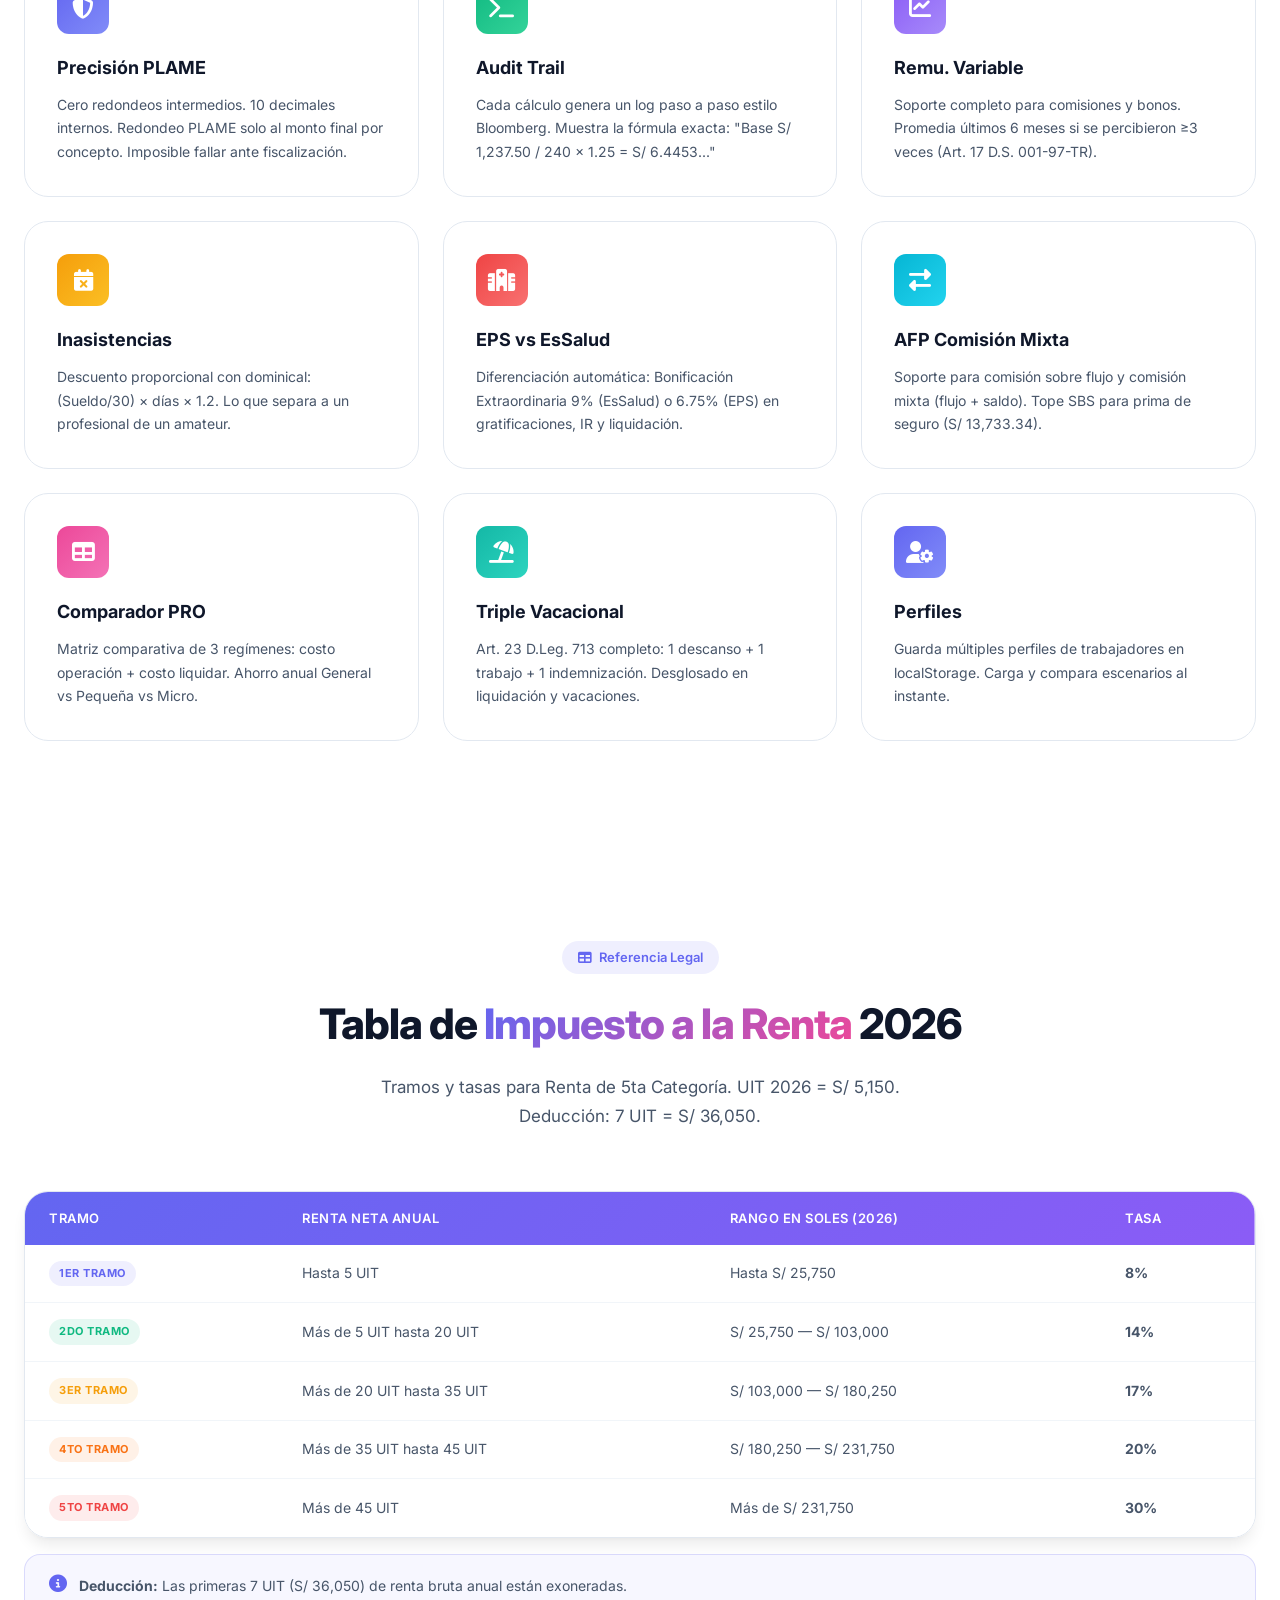
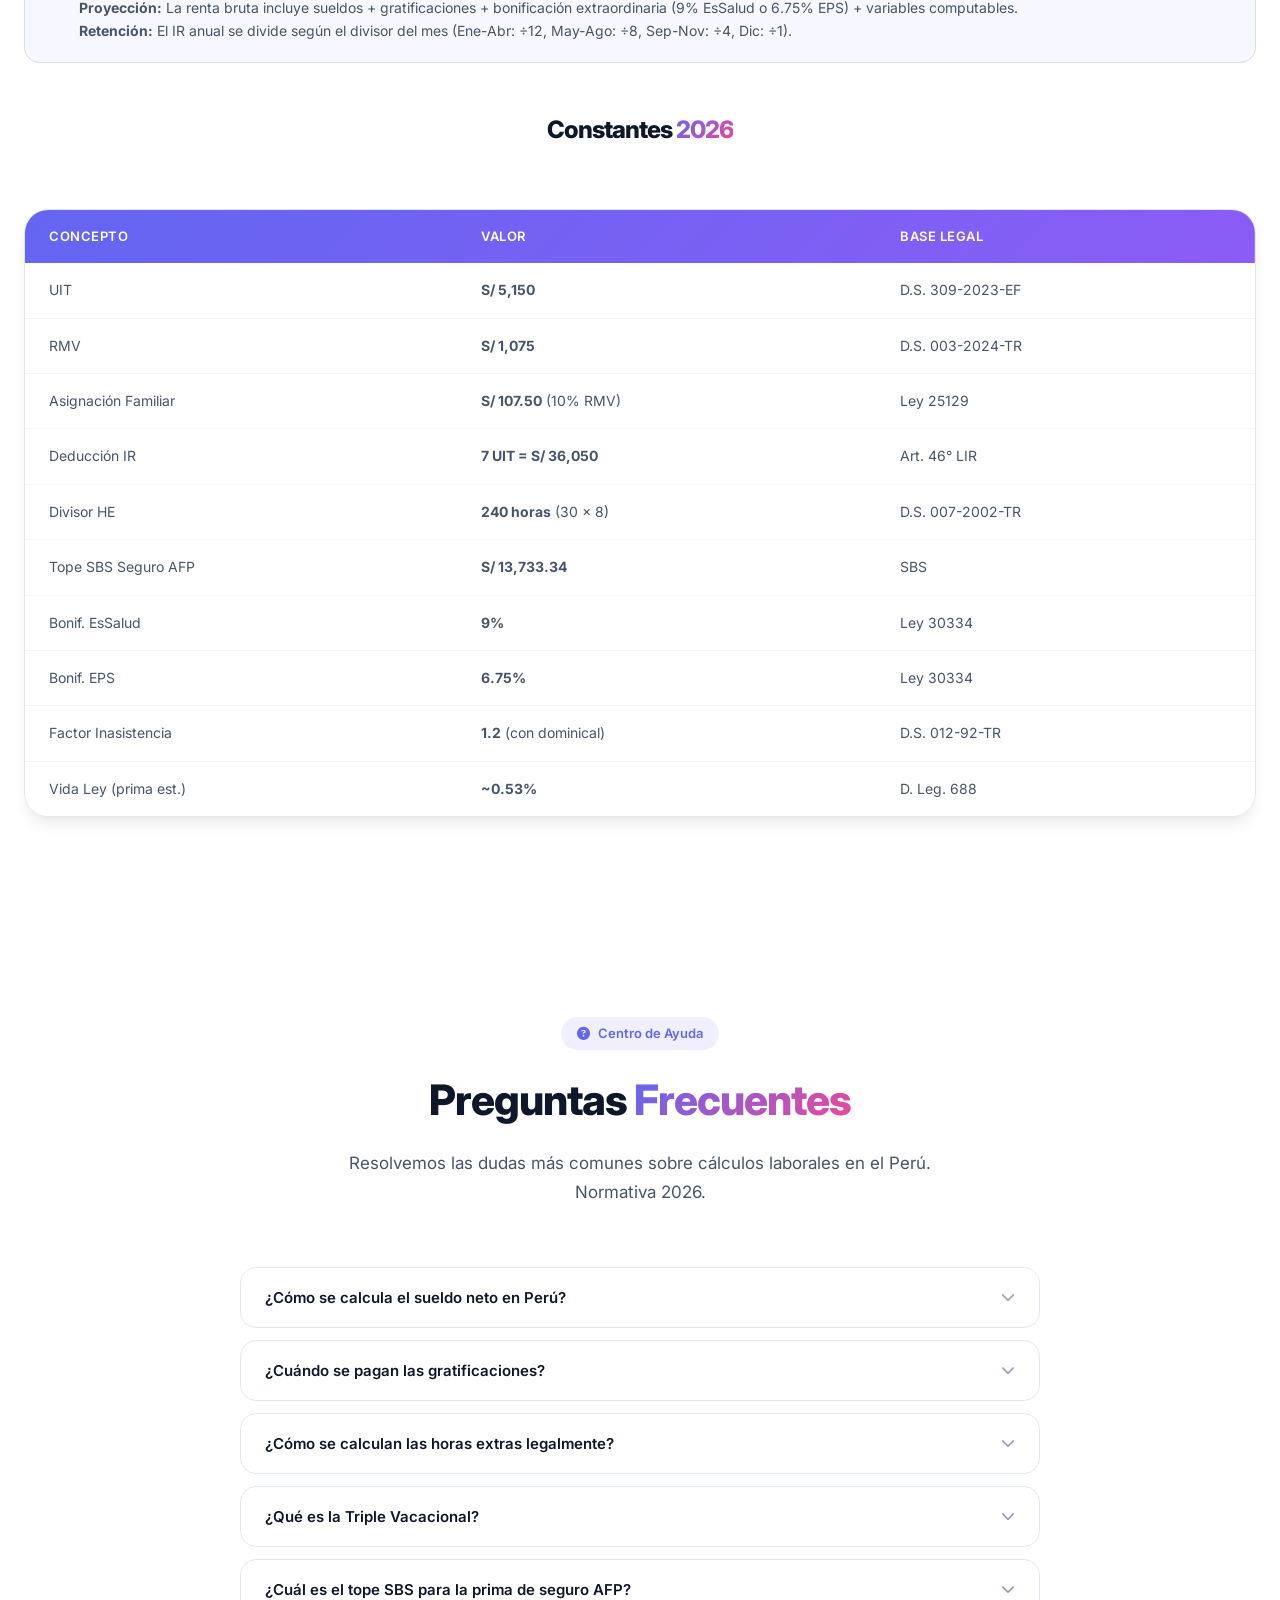
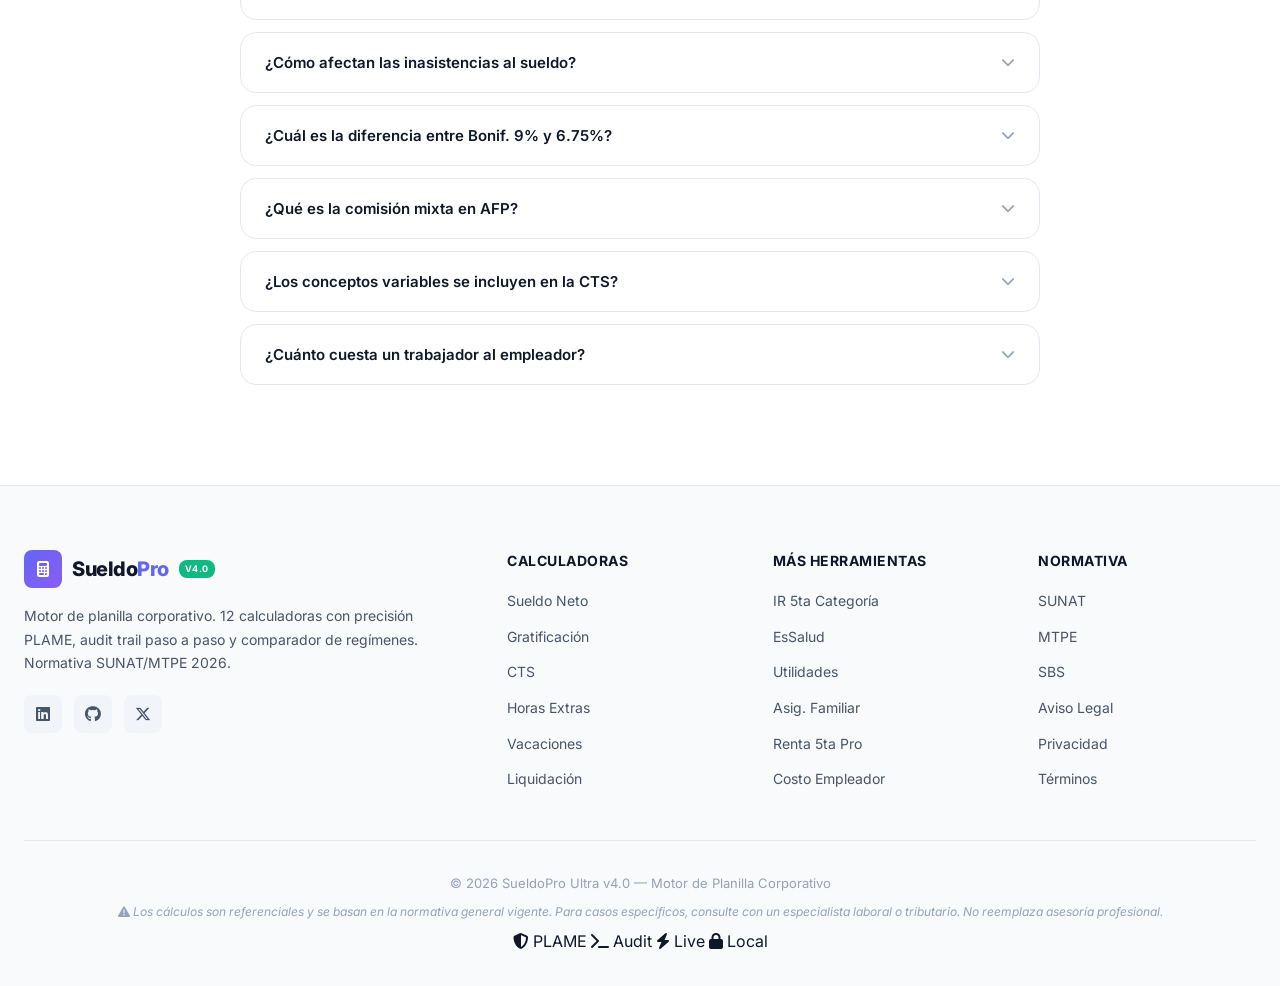
==== commit aba23940: "Add files via upload" ====
--- a/index.html
+++ b/index.html
@@ -1333,24 +1333,21 @@
         </div>
     </section>
 
-// ─── FAQ ─────────────────────────────────────
-function initFAQ() {
-    const list = document.getElementById('faqList');
-    if (!list) return;
-    DATA.FAQ.forEach(item => {
-        const el = document.createElement('div');
-        el.className = 'faq-item';
-        el.innerHTML = `<button class="faq-question" onclick="toggleFAQ(this)"><span>${item.pregunta}</span><i class="fas fa-chevron-down"></i></button><div class="faq-answer"><div class="faq-answer-inner">${item.respuesta}</div></div>`;
-        list.appendChild(el);
-    });
-}
-function toggleFAQ(btn) {
-    const item = btn.closest('.faq-item');
-    const wasActive = item.classList.contains('active');
-    document.querySelectorAll('.faq-item').forEach(i => i.classList.remove('active'));
-    if (!wasActive) item.classList.add('active');
-}
-
+    <!-- ══════════════════════════════════════════
+         FAQ SECTION
+         ══════════════════════════════════════════ -->
+    <section class="section faq-section" id="faq" aria-label="Preguntas frecuentes">
+        <div class="container">
+            <div class="section-header">
+                <span class="section-badge"><i class="fas fa-circle-question"></i> Centro de Ayuda</span>
+                <h2 class="section-title">Preguntas <span class="gradient-text">Frecuentes</span></h2>
+                <p class="section-subtitle">Resolvemos las dudas más comunes sobre cálculos laborales en el Perú. Normativa 2026.</p>
+            </div>
+            <div class="faq-list" id="faqList" role="list">
+                <!-- FAQ items injected by script.js from DATA.FAQ -->
+            </div>
+        </div>
+    </section>
 
     <!-- ══════════════════════════════════════════
          FOOTER
@@ -1434,16 +1431,6 @@
                 </div>
             </div>
         </div>
-<section class="seo-content-extra" style="max-width: 1100px; margin: 50px auto; padding: 20px; border-top: 1px solid #eee; line-height: 1.8; color: #555;">
-    <h2>Guía Técnica: Cálculo de Planilla en Perú 2026</h2>
-    <p>Para calcular el <strong>sueldo neto</strong> en el Perú, es imperativo seguir las normas de la SUNAT y el Ministerio de Trabajo. Nuestra herramienta procesa datos basados en el D.S. 003-97-TR y las actualizaciones de la UIT para el año 2026. Los descuentos principales incluyen el aporte previsional, que puede ser a la <strong>ONP (13%)</strong> o a la <strong>AFP</strong> (donde se suma el aporte obligatorio, la prima de seguro y la comisión de la gestora).</p>
-    
-    <h3>Gratificaciones y Beneficios Sociales</h3>
-    <p>La Ley N° 27735 establece que las gratificaciones de julio y diciembre equivalen a una remuneración mensual íntegra, siempre que el trabajador haya laborado el semestre completo. A esto se le suma la Bonificación Extraordinaria del 9% (EsSalud) o 6.75% (EPS). En el caso de la <strong>CTS</strong>, el cálculo se realiza semestralmente y se deposita en los meses de mayo y noviembre.</p>
-
-    <h3>Impuesto a la Renta de Quinta Categoría</h3>
-    <p>El cálculo del IR 5ta categoría es uno de los procesos más complejos. Se basa en la proyección de ingresos anuales menos las 7 UIT de deducción legal. Nuestra calculadora aplica las tasas progresivas acumulativas del 8%, 14%, 17%, 20% y 30% de forma automática, asegurando precisión frente a las fiscalizaciones de PLAME.</p>
-</section>
     </footer>
 
     <!-- ══════════════════════════════════════════
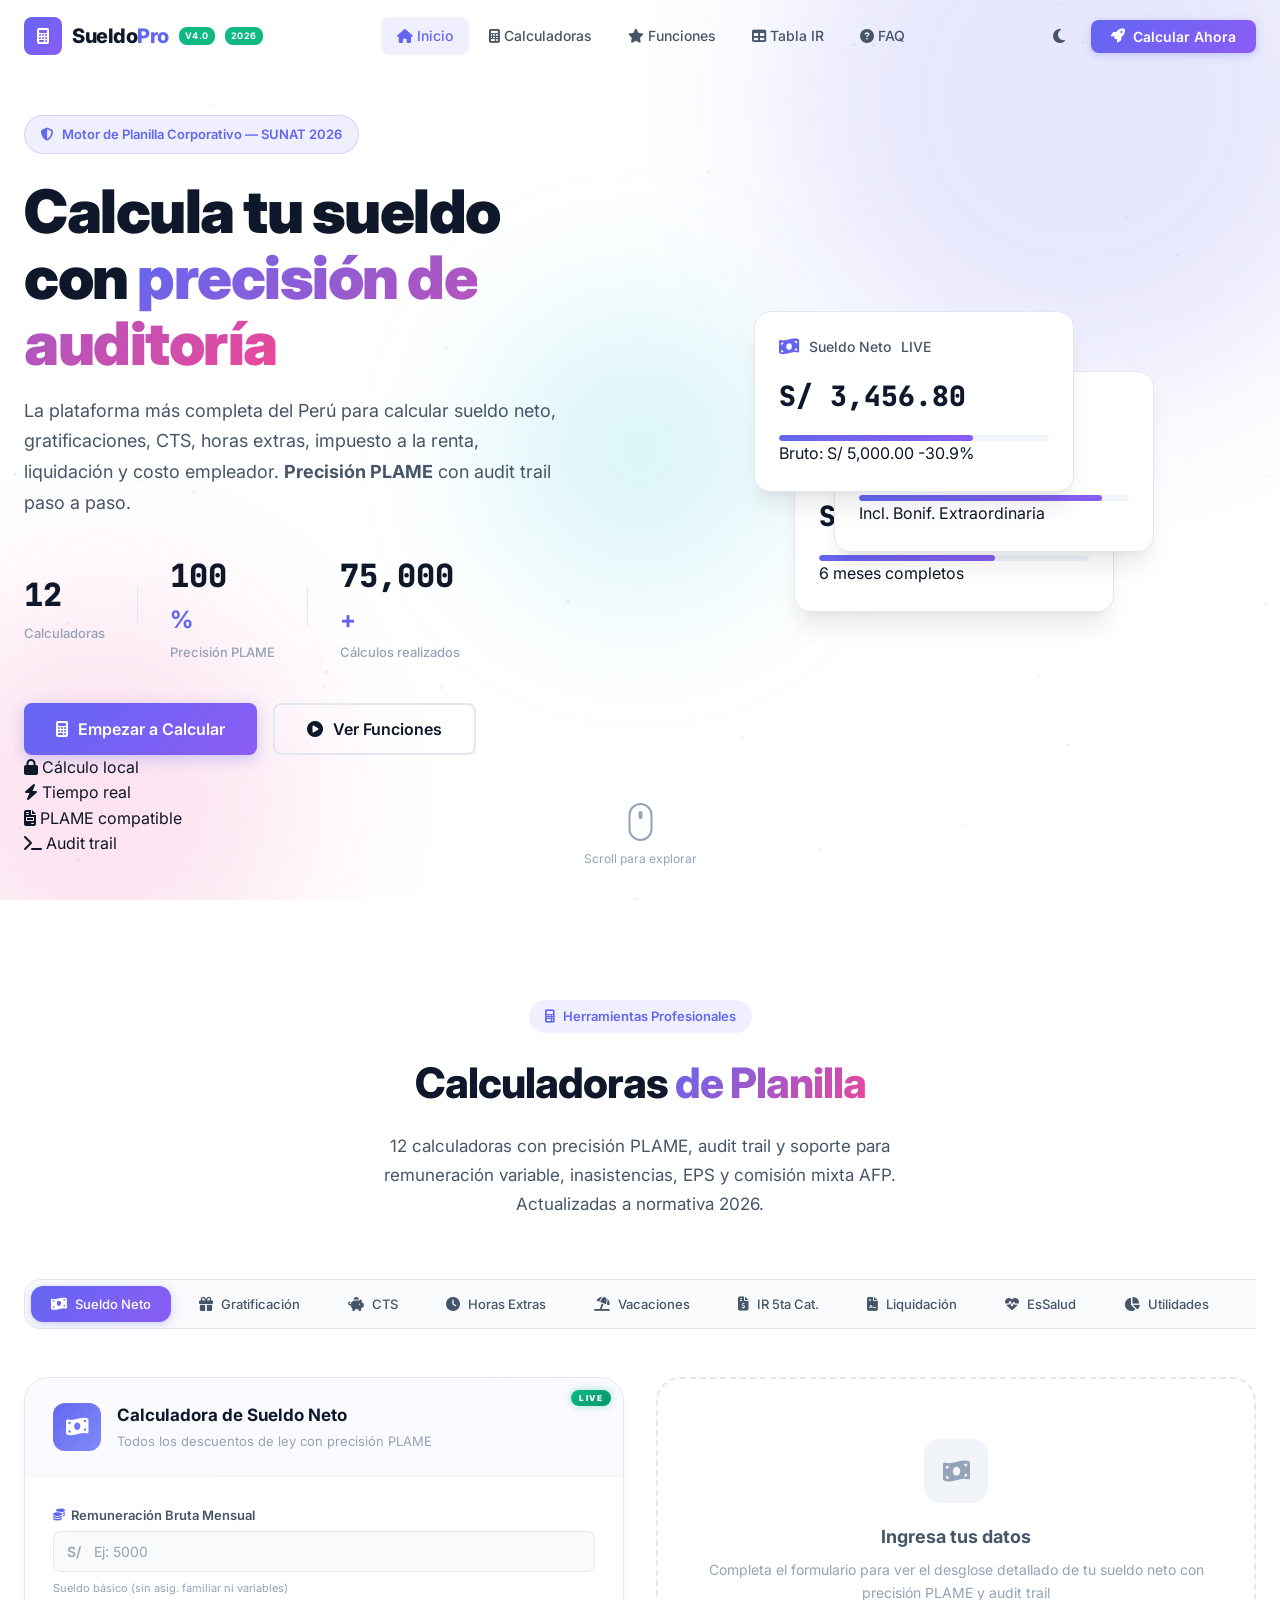
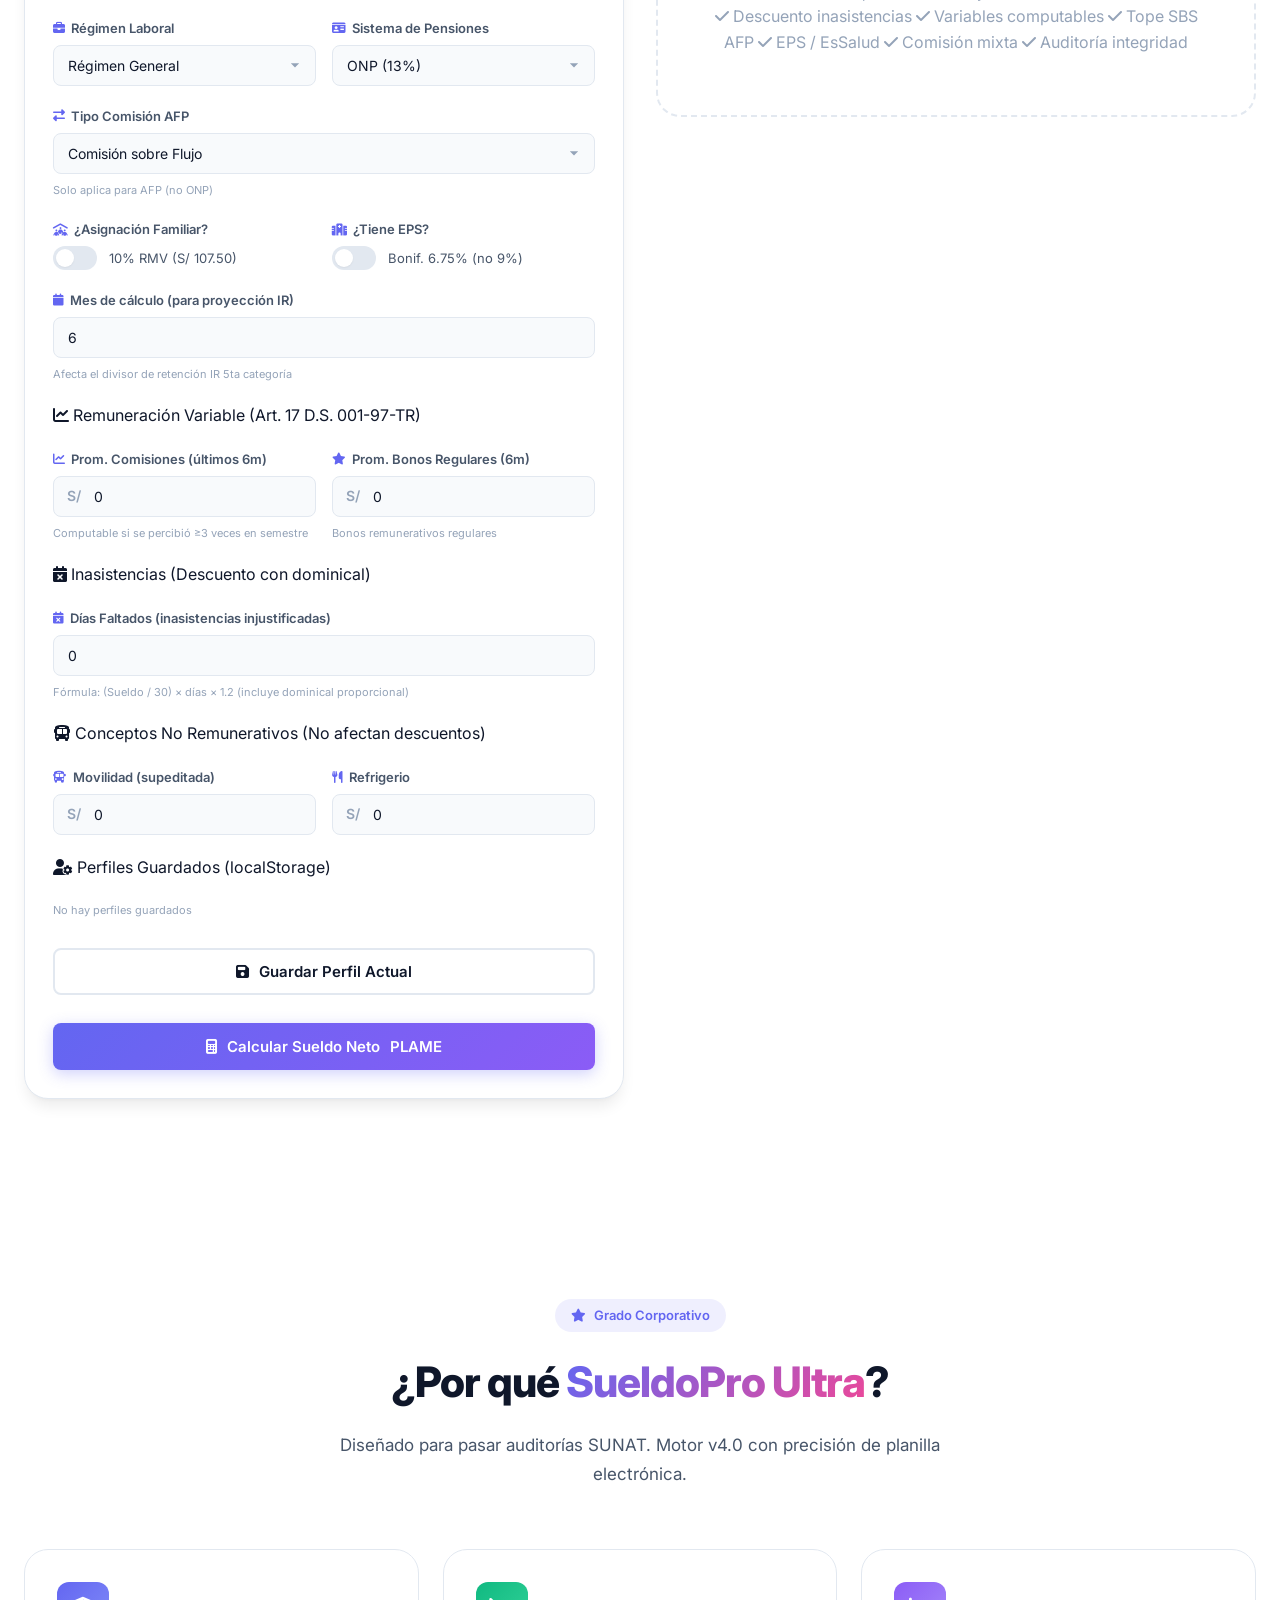
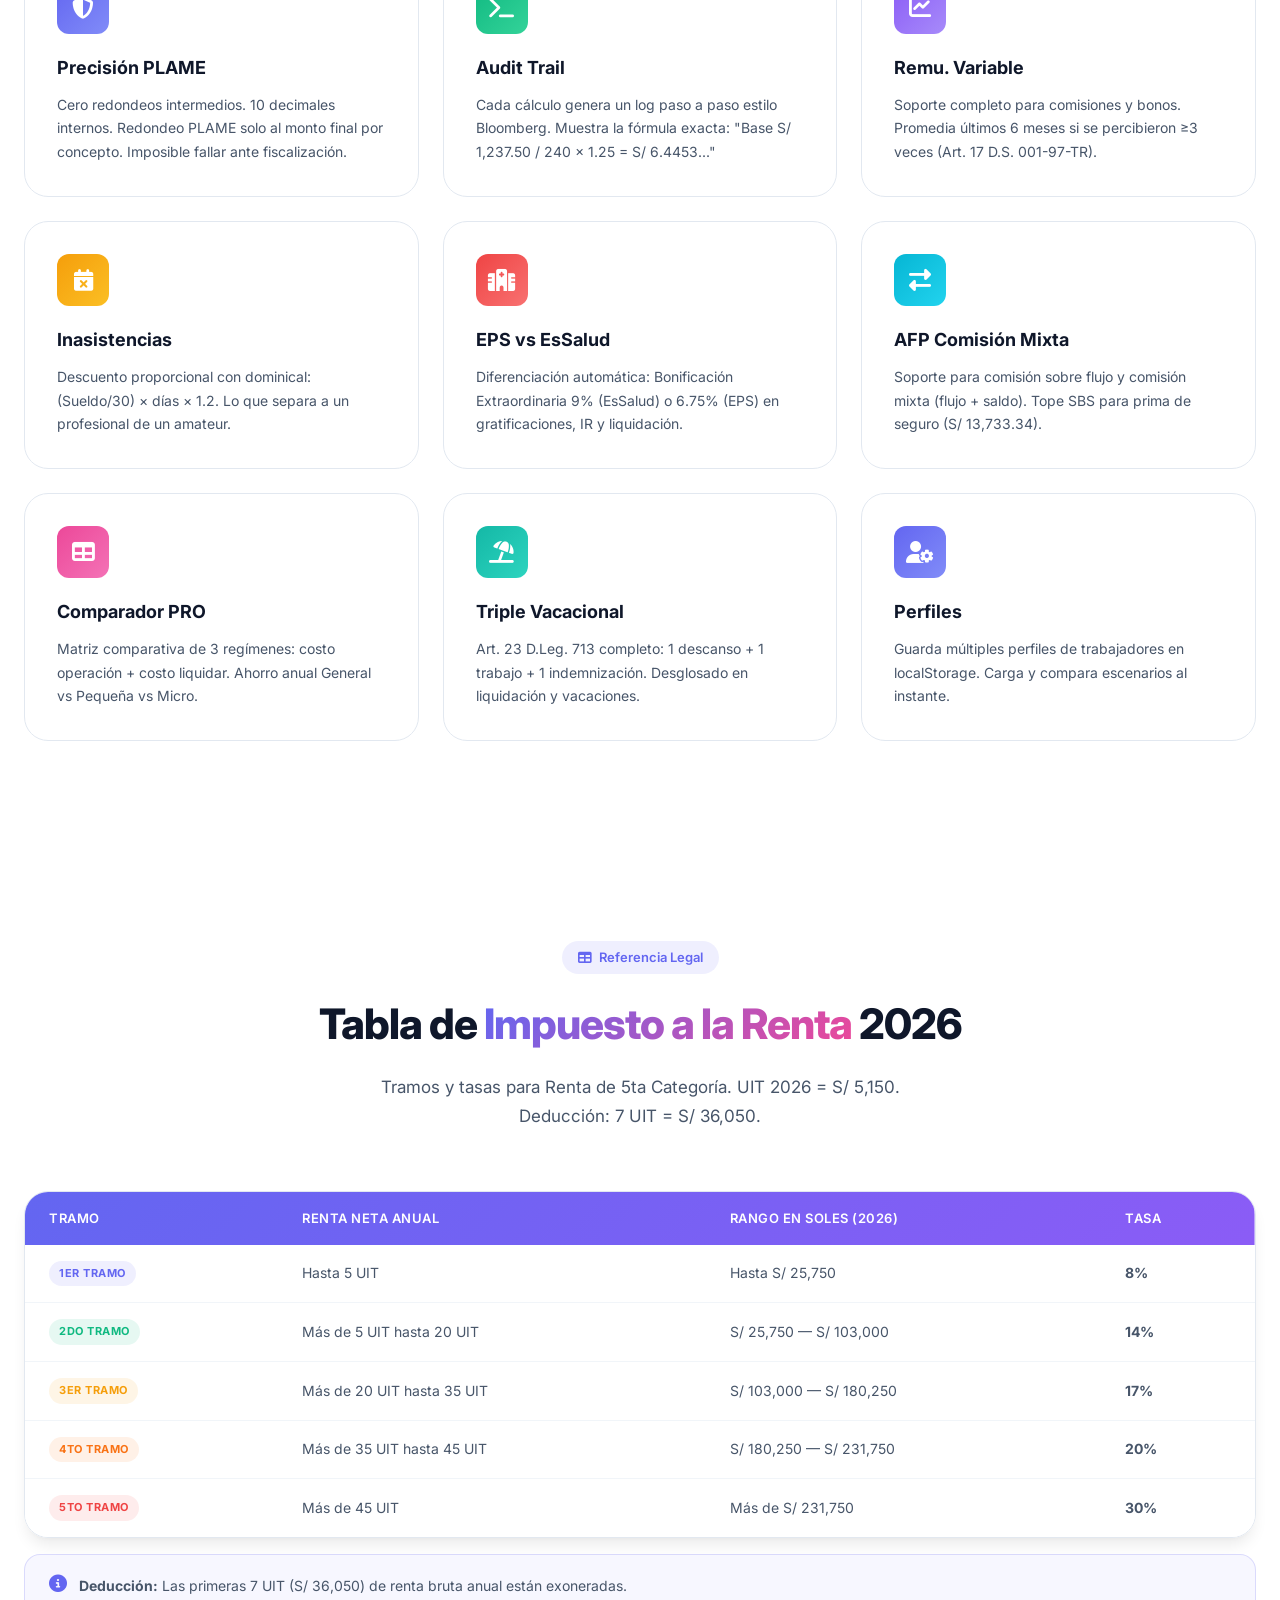
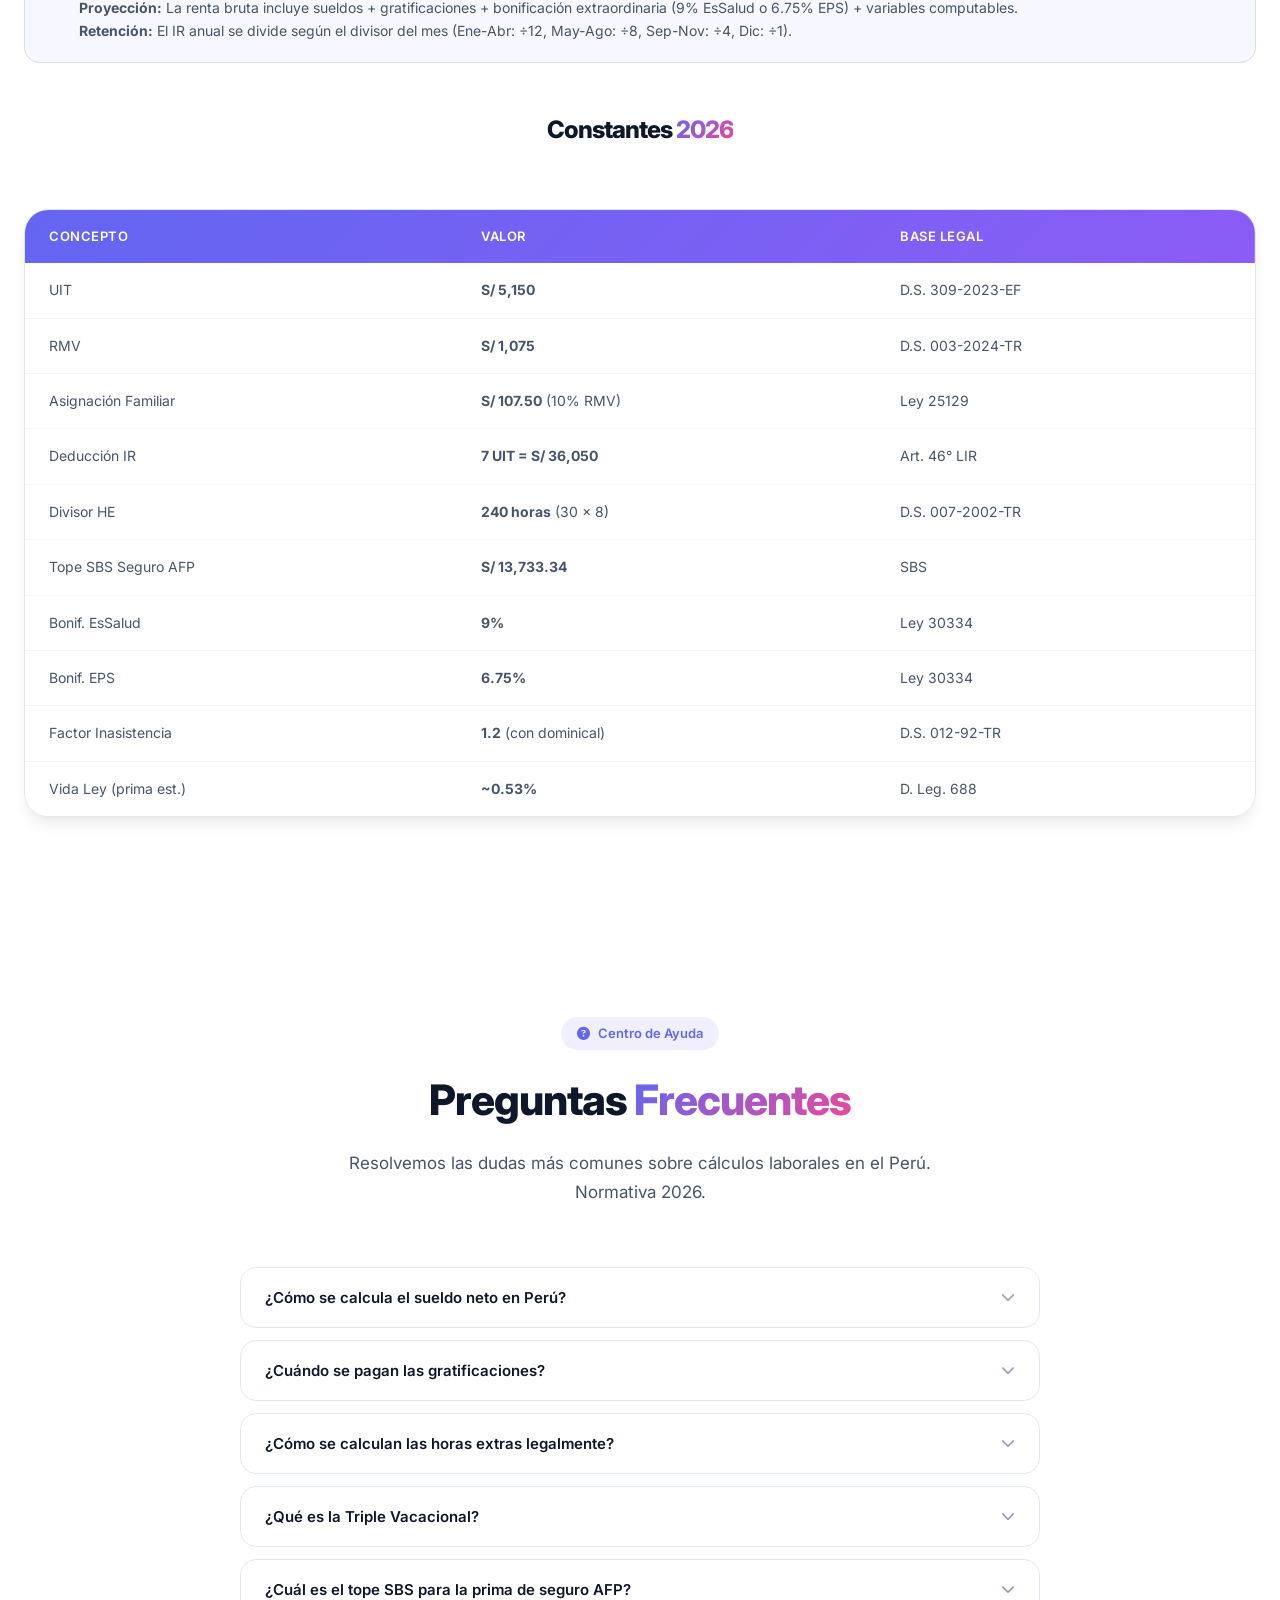
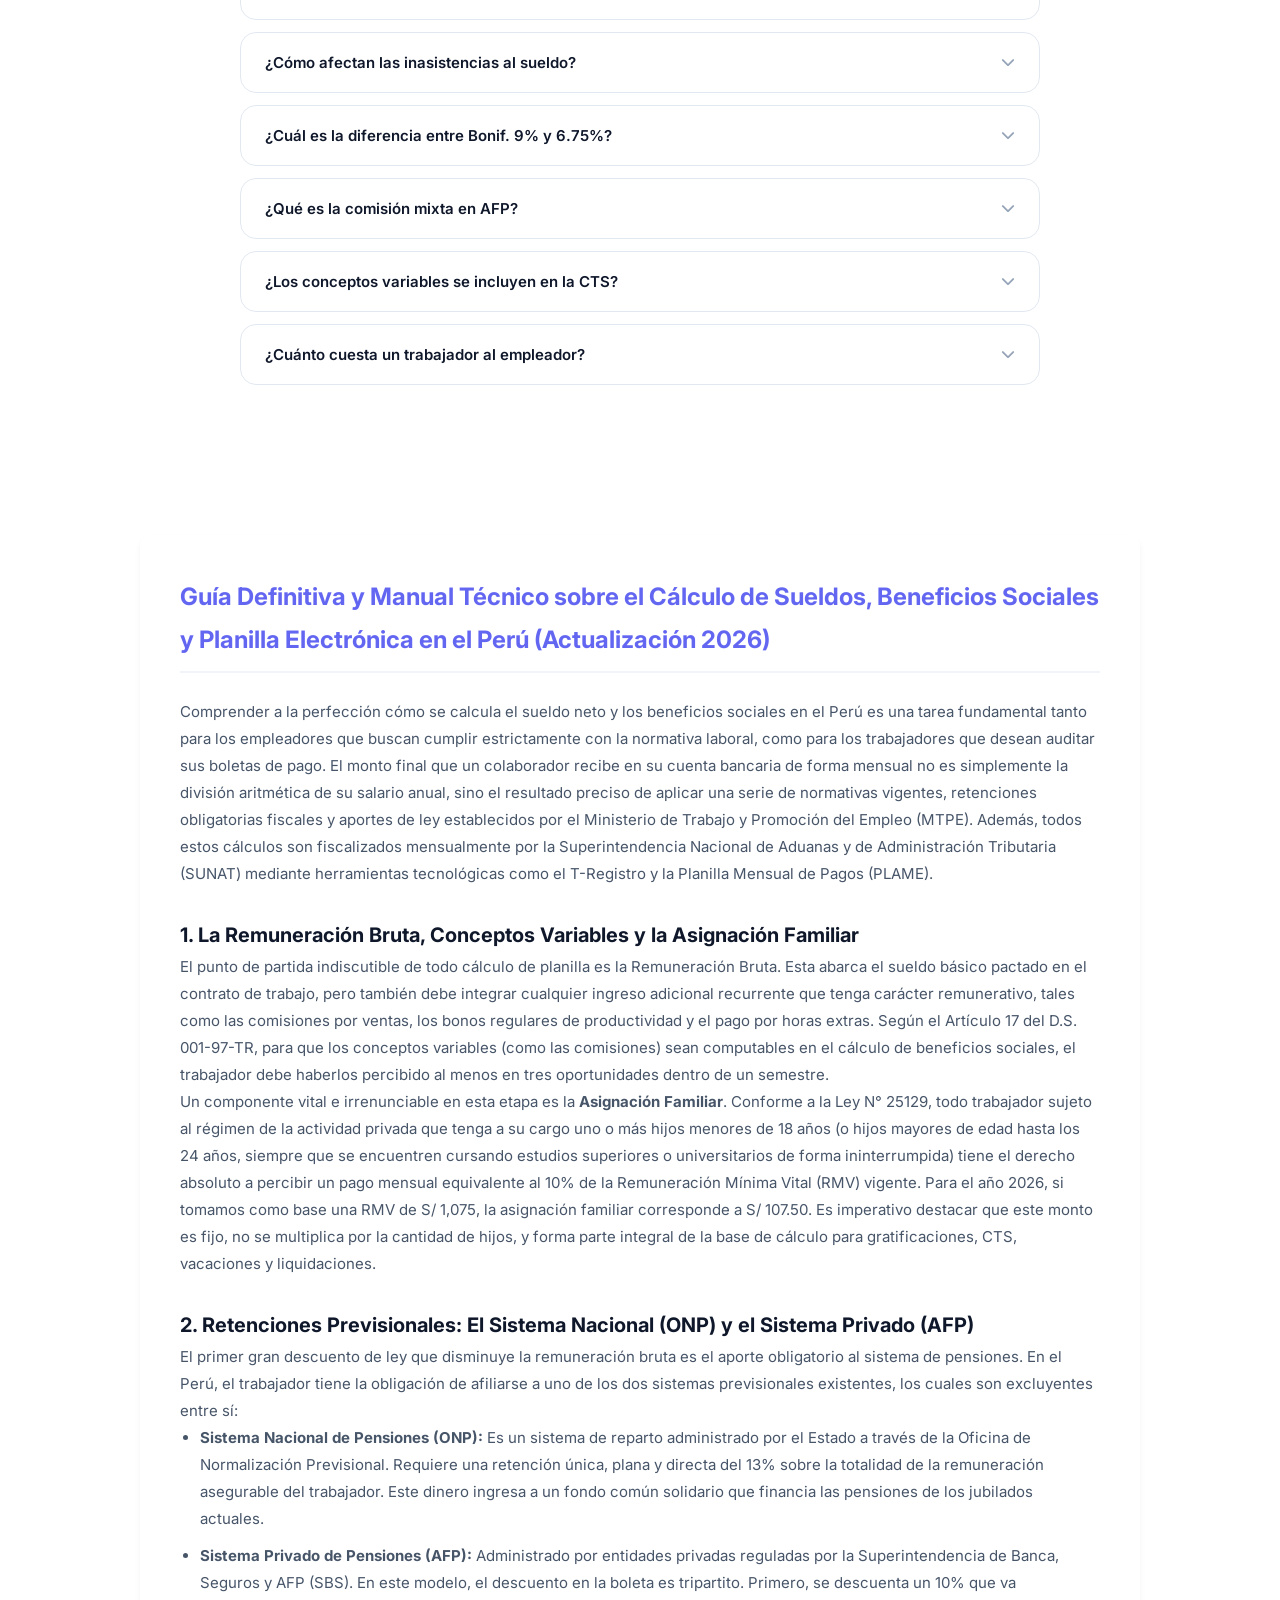
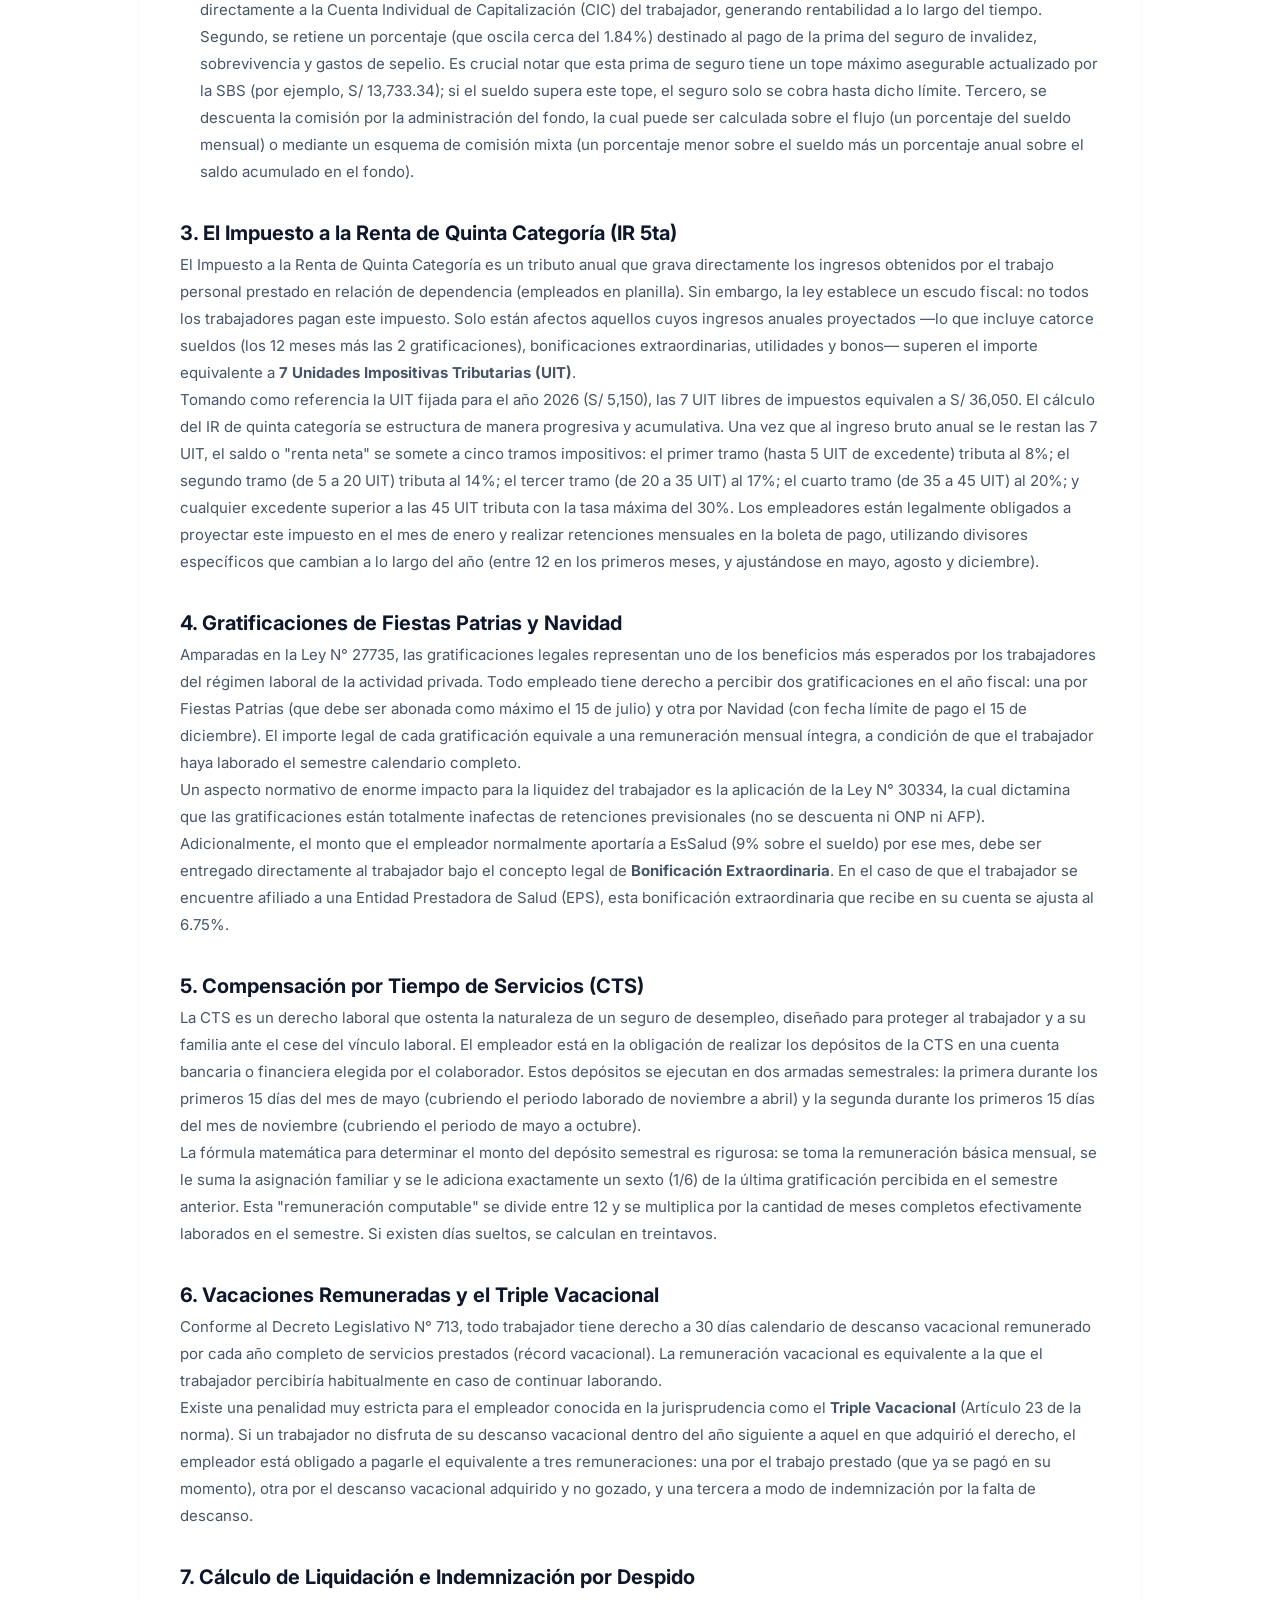
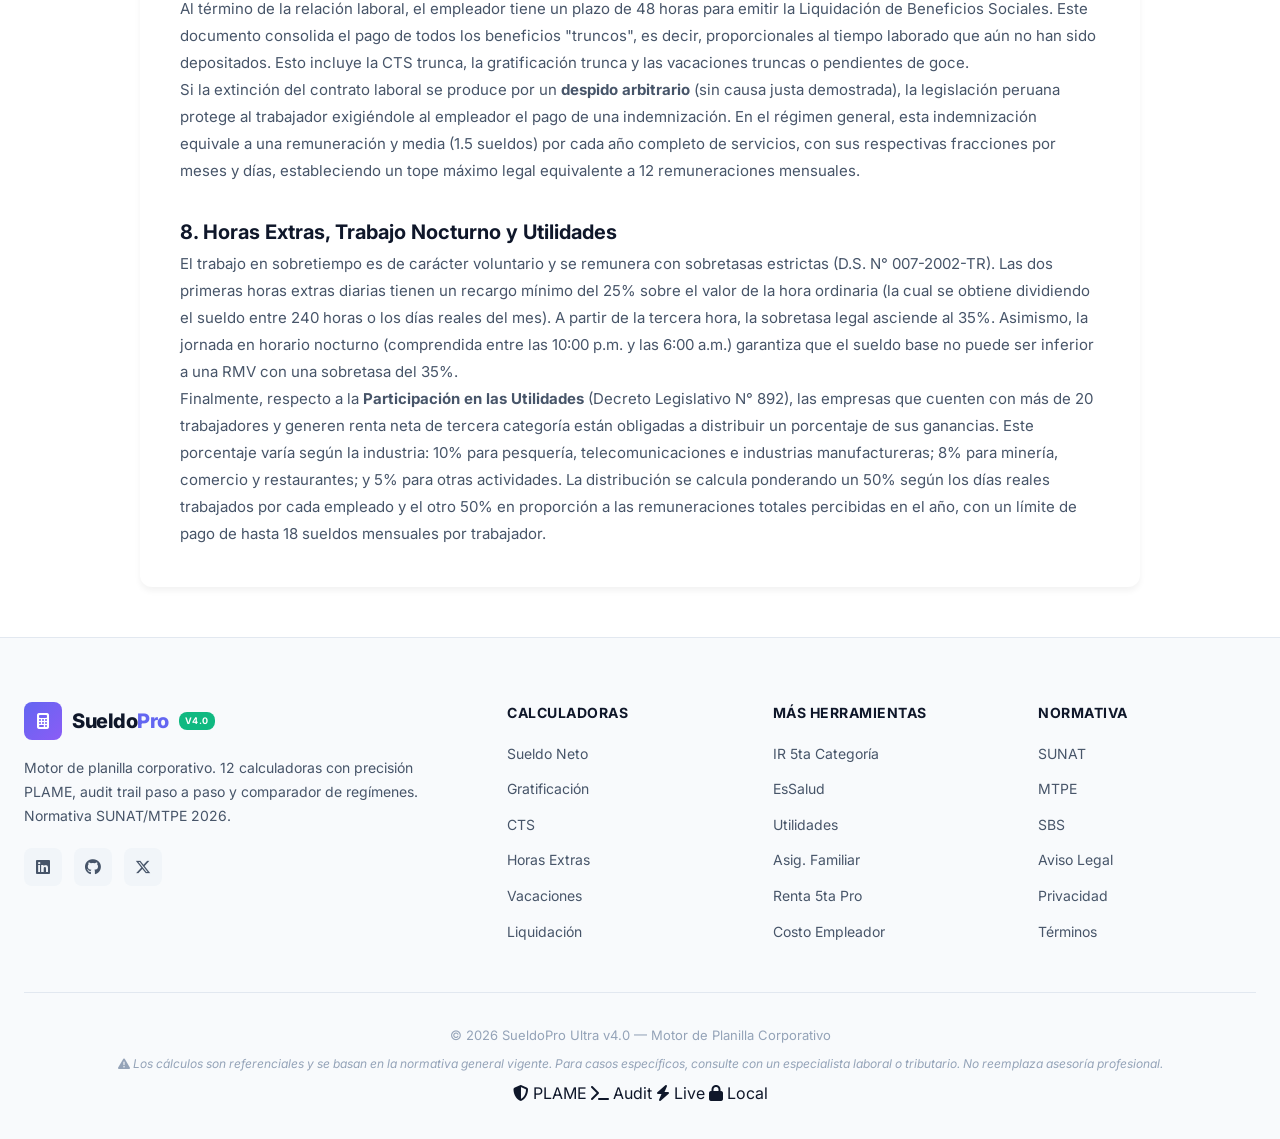
==== commit 7cf6d7db: "Add files via upload" ====
--- a/index.html
+++ b/index.html
@@ -1352,6 +1352,48 @@
     <!-- ══════════════════════════════════════════
          FOOTER
          ══════════════════════════════════════════ -->
+<section style="max-width: 1000px; margin: 50px auto; padding: 40px; background: var(--bg-card); border-radius: 12px; box-shadow: 0 4px 6px rgba(0,0,0,0.05); color: var(--text-secondary); line-height: 1.8; text-align: left; font-size: 15px;">
+    
+    <h2 style="color: var(--primary); margin-bottom: 25px; border-bottom: 2px solid var(--bg-tertiary); padding-bottom: 10px; font-size: 24px;">Guía Definitiva y Manual Técnico sobre el Cálculo de Sueldos, Beneficios Sociales y Planilla Electrónica en el Perú (Actualización 2026)</h2>
+    
+    <p>Comprender a la perfección cómo se calcula el sueldo neto y los beneficios sociales en el Perú es una tarea fundamental tanto para los empleadores que buscan cumplir estrictamente con la normativa laboral, como para los trabajadores que desean auditar sus boletas de pago. El monto final que un colaborador recibe en su cuenta bancaria de forma mensual no es simplemente la división aritmética de su salario anual, sino el resultado preciso de aplicar una serie de normativas vigentes, retenciones obligatorias fiscales y aportes de ley establecidos por el Ministerio de Trabajo y Promoción del Empleo (MTPE). Además, todos estos cálculos son fiscalizados mensualmente por la Superintendencia Nacional de Aduanas y de Administración Tributaria (SUNAT) mediante herramientas tecnológicas como el T-Registro y la Planilla Mensual de Pagos (PLAME).</p>
+
+    <h3 style="color: var(--text-primary); margin-top: 30px; font-size: 20px;">1. La Remuneración Bruta, Conceptos Variables y la Asignación Familiar</h3>
+    <p>El punto de partida indiscutible de todo cálculo de planilla es la Remuneración Bruta. Esta abarca el sueldo básico pactado en el contrato de trabajo, pero también debe integrar cualquier ingreso adicional recurrente que tenga carácter remunerativo, tales como las comisiones por ventas, los bonos regulares de productividad y el pago por horas extras. Según el Artículo 17 del D.S. 001-97-TR, para que los conceptos variables (como las comisiones) sean computables en el cálculo de beneficios sociales, el trabajador debe haberlos percibido al menos en tres oportunidades dentro de un semestre.</p>
+    <p>Un componente vital e irrenunciable en esta etapa es la <strong>Asignación Familiar</strong>. Conforme a la Ley N° 25129, todo trabajador sujeto al régimen de la actividad privada que tenga a su cargo uno o más hijos menores de 18 años (o hijos mayores de edad hasta los 24 años, siempre que se encuentren cursando estudios superiores o universitarios de forma ininterrumpida) tiene el derecho absoluto a percibir un pago mensual equivalente al 10% de la Remuneración Mínima Vital (RMV) vigente. Para el año 2026, si tomamos como base una RMV de S/ 1,075, la asignación familiar corresponde a S/ 107.50. Es imperativo destacar que este monto es fijo, no se multiplica por la cantidad de hijos, y forma parte integral de la base de cálculo para gratificaciones, CTS, vacaciones y liquidaciones.</p>
+
+    <h3 style="color: var(--text-primary); margin-top: 30px; font-size: 20px;">2. Retenciones Previsionales: El Sistema Nacional (ONP) y el Sistema Privado (AFP)</h3>
+    <p>El primer gran descuento de ley que disminuye la remuneración bruta es el aporte obligatorio al sistema de pensiones. En el Perú, el trabajador tiene la obligación de afiliarse a uno de los dos sistemas previsionales existentes, los cuales son excluyentes entre sí:</p>
+    <ul style="margin-left: 20px; margin-bottom: 15px;">
+        <li style="margin-bottom: 10px;"><strong>Sistema Nacional de Pensiones (ONP):</strong> Es un sistema de reparto administrado por el Estado a través de la Oficina de Normalización Previsional. Requiere una retención única, plana y directa del 13% sobre la totalidad de la remuneración asegurable del trabajador. Este dinero ingresa a un fondo común solidario que financia las pensiones de los jubilados actuales.</li>
+        <li style="margin-bottom: 10px;"><strong>Sistema Privado de Pensiones (AFP):</strong> Administrado por entidades privadas reguladas por la Superintendencia de Banca, Seguros y AFP (SBS). En este modelo, el descuento en la boleta es tripartito. Primero, se descuenta un 10% que va directamente a la Cuenta Individual de Capitalización (CIC) del trabajador, generando rentabilidad a lo largo del tiempo. Segundo, se retiene un porcentaje (que oscila cerca del 1.84%) destinado al pago de la prima del seguro de invalidez, sobrevivencia y gastos de sepelio. Es crucial notar que esta prima de seguro tiene un tope máximo asegurable actualizado por la SBS (por ejemplo, S/ 13,733.34); si el sueldo supera este tope, el seguro solo se cobra hasta dicho límite. Tercero, se descuenta la comisión por la administración del fondo, la cual puede ser calculada sobre el flujo (un porcentaje del sueldo mensual) o mediante un esquema de comisión mixta (un porcentaje menor sobre el sueldo más un porcentaje anual sobre el saldo acumulado en el fondo).</li>
+    </ul>
+
+    <h3 style="color: var(--text-primary); margin-top: 30px; font-size: 20px;">3. El Impuesto a la Renta de Quinta Categoría (IR 5ta)</h3>
+    <p>El Impuesto a la Renta de Quinta Categoría es un tributo anual que grava directamente los ingresos obtenidos por el trabajo personal prestado en relación de dependencia (empleados en planilla). Sin embargo, la ley establece un escudo fiscal: no todos los trabajadores pagan este impuesto. Solo están afectos aquellos cuyos ingresos anuales proyectados —lo que incluye catorce sueldos (los 12 meses más las 2 gratificaciones), bonificaciones extraordinarias, utilidades y bonos— superen el importe equivalente a <strong>7 Unidades Impositivas Tributarias (UIT)</strong>.</p>
+    <p>Tomando como referencia la UIT fijada para el año 2026 (S/ 5,150), las 7 UIT libres de impuestos equivalen a S/ 36,050. El cálculo del IR de quinta categoría se estructura de manera progresiva y acumulativa. Una vez que al ingreso bruto anual se le restan las 7 UIT, el saldo o "renta neta" se somete a cinco tramos impositivos: el primer tramo (hasta 5 UIT de excedente) tributa al 8%; el segundo tramo (de 5 a 20 UIT) tributa al 14%; el tercer tramo (de 20 a 35 UIT) al 17%; el cuarto tramo (de 35 a 45 UIT) al 20%; y cualquier excedente superior a las 45 UIT tributa con la tasa máxima del 30%. Los empleadores están legalmente obligados a proyectar este impuesto en el mes de enero y realizar retenciones mensuales en la boleta de pago, utilizando divisores específicos que cambian a lo largo del año (entre 12 en los primeros meses, y ajustándose en mayo, agosto y diciembre).</p>
+
+    <h3 style="color: var(--text-primary); margin-top: 30px; font-size: 20px;">4. Gratificaciones de Fiestas Patrias y Navidad</h3>
+    <p>Amparadas en la Ley N° 27735, las gratificaciones legales representan uno de los beneficios más esperados por los trabajadores del régimen laboral de la actividad privada. Todo empleado tiene derecho a percibir dos gratificaciones en el año fiscal: una por Fiestas Patrias (que debe ser abonada como máximo el 15 de julio) y otra por Navidad (con fecha límite de pago el 15 de diciembre). El importe legal de cada gratificación equivale a una remuneración mensual íntegra, a condición de que el trabajador haya laborado el semestre calendario completo.</p>
+    <p>Un aspecto normativo de enorme impacto para la liquidez del trabajador es la aplicación de la Ley N° 30334, la cual dictamina que las gratificaciones están totalmente inafectas de retenciones previsionales (no se descuenta ni ONP ni AFP). Adicionalmente, el monto que el empleador normalmente aportaría a EsSalud (9% sobre el sueldo) por ese mes, debe ser entregado directamente al trabajador bajo el concepto legal de <strong>Bonificación Extraordinaria</strong>. En el caso de que el trabajador se encuentre afiliado a una Entidad Prestadora de Salud (EPS), esta bonificación extraordinaria que recibe en su cuenta se ajusta al 6.75%.</p>
+
+    <h3 style="color: var(--text-primary); margin-top: 30px; font-size: 20px;">5. Compensación por Tiempo de Servicios (CTS)</h3>
+    <p>La CTS es un derecho laboral que ostenta la naturaleza de un seguro de desempleo, diseñado para proteger al trabajador y a su familia ante el cese del vínculo laboral. El empleador está en la obligación de realizar los depósitos de la CTS en una cuenta bancaria o financiera elegida por el colaborador. Estos depósitos se ejecutan en dos armadas semestrales: la primera durante los primeros 15 días del mes de mayo (cubriendo el periodo laborado de noviembre a abril) y la segunda durante los primeros 15 días del mes de noviembre (cubriendo el periodo de mayo a octubre).</p>
+    <p>La fórmula matemática para determinar el monto del depósito semestral es rigurosa: se toma la remuneración básica mensual, se le suma la asignación familiar y se le adiciona exactamente un sexto (1/6) de la última gratificación percibida en el semestre anterior. Esta "remuneración computable" se divide entre 12 y se multiplica por la cantidad de meses completos efectivamente laborados en el semestre. Si existen días sueltos, se calculan en treintavos.</p>
+
+    <h3 style="color: var(--text-primary); margin-top: 30px; font-size: 20px;">6. Vacaciones Remuneradas y el Triple Vacacional</h3>
+    <p>Conforme al Decreto Legislativo N° 713, todo trabajador tiene derecho a 30 días calendario de descanso vacacional remunerado por cada año completo de servicios prestados (récord vacacional). La remuneración vacacional es equivalente a la que el trabajador percibiría habitualmente en caso de continuar laborando.</p>
+    <p>Existe una penalidad muy estricta para el empleador conocida en la jurisprudencia como el <strong>Triple Vacacional</strong> (Artículo 23 de la norma). Si un trabajador no disfruta de su descanso vacacional dentro del año siguiente a aquel en que adquirió el derecho, el empleador está obligado a pagarle el equivalente a tres remuneraciones: una por el trabajo prestado (que ya se pagó en su momento), otra por el descanso vacacional adquirido y no gozado, y una tercera a modo de indemnización por la falta de descanso.</p>
+
+    <h3 style="color: var(--text-primary); margin-top: 30px; font-size: 20px;">7. Cálculo de Liquidación e Indemnización por Despido</h3>
+    <p>Al término de la relación laboral, el empleador tiene un plazo de 48 horas para emitir la Liquidación de Beneficios Sociales. Este documento consolida el pago de todos los beneficios "truncos", es decir, proporcionales al tiempo laborado que aún no han sido depositados. Esto incluye la CTS trunca, la gratificación trunca y las vacaciones truncas o pendientes de goce.</p>
+    <p>Si la extinción del contrato laboral se produce por un <strong>despido arbitrario</strong> (sin causa justa demostrada), la legislación peruana protege al trabajador exigiéndole al empleador el pago de una indemnización. En el régimen general, esta indemnización equivale a una remuneración y media (1.5 sueldos) por cada año completo de servicios, con sus respectivas fracciones por meses y días, estableciendo un tope máximo legal equivalente a 12 remuneraciones mensuales.</p>
+
+    <h3 style="color: var(--text-primary); margin-top: 30px; font-size: 20px;">8. Horas Extras, Trabajo Nocturno y Utilidades</h3>
+    <p>El trabajo en sobretiempo es de carácter voluntario y se remunera con sobretasas estrictas (D.S. N° 007-2002-TR). Las dos primeras horas extras diarias tienen un recargo mínimo del 25% sobre el valor de la hora ordinaria (la cual se obtiene dividiendo el sueldo entre 240 horas o los días reales del mes). A partir de la tercera hora, la sobretasa legal asciende al 35%. Asimismo, la jornada en horario nocturno (comprendida entre las 10:00 p.m. y las 6:00 a.m.) garantiza que el sueldo base no puede ser inferior a una RMV con una sobretasa del 35%.</p>
+    <p>Finalmente, respecto a la <strong>Participación en las Utilidades</strong> (Decreto Legislativo N° 892), las empresas que cuenten con más de 20 trabajadores y generen renta neta de tercera categoría están obligadas a distribuir un porcentaje de sus ganancias. Este porcentaje varía según la industria: 10% para pesquería, telecomunicaciones e industrias manufactureras; 8% para minería, comercio y restaurantes; y 5% para otras actividades. La distribución se calcula ponderando un 50% según los días reales trabajados por cada empleado y el otro 50% en proporción a las remuneraciones totales percibidas en el año, con un límite de pago de hasta 18 sueldos mensuales por trabajador.</p>
+    
+</section>
     <footer class="footer" role="contentinfo">
         <div class="container">
             <div class="footer-grid">
